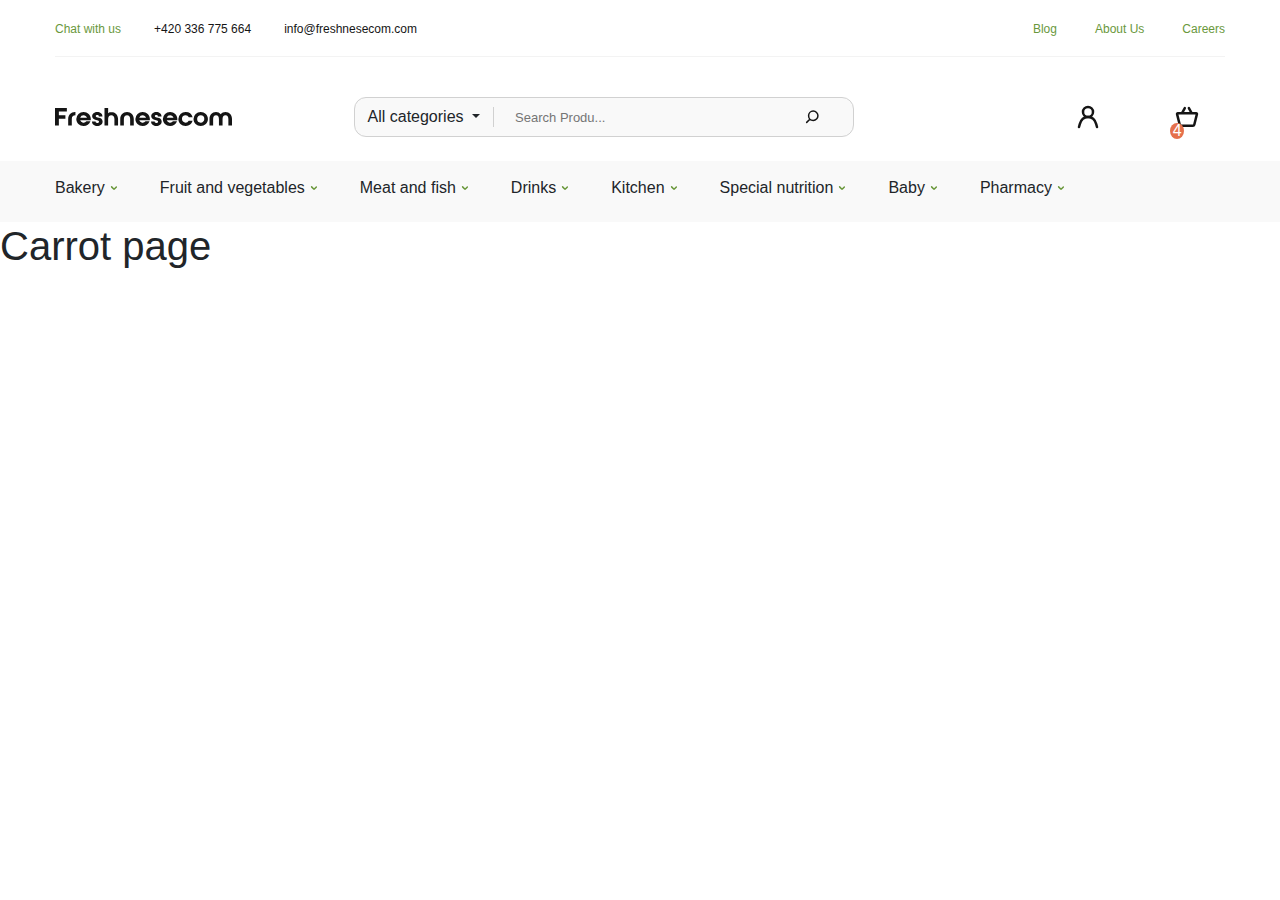
==== carrot.html @ 3e60d190 "Add header" ====
<!DOCTYPE html>
<html lang="en">
<head>
    <meta charset="UTF-8">
    <meta http-equiv="X-UA-Compatible" content="IE=edge">
    <meta name="viewport" content="width=device-width, initial-scale=1.0">
    <link rel="stylesheet" href="./css/main.css">
    <title>eCommerce</title>
    <link rel="stylesheet" href="./css/main.css">
</head>
<body>
    <!-- HEADER START -->
    <header class="site-header">
      <div class="e-container">
        <div class="header-top d-flex align-items-center justify-content-sm-between py-3">
            <ul class="header-top-list d-flex justify-content-between list-unstyled mb-0">
              <li class="header-top-item">
                <a class="header-top-link text-decoration-none link-success" href="#">Chat with us</a>
              </li>
              <li class="header-top-item">
                <a class="header-top-link text-decoration-none link-dark" href="#">+420 336 775 664</a>
              </li>
              <li class="header-top-item">
                <a class="header-top-link text-decoration-none link-dark" href="#">info@freshnesecom.com</a>
              </li>
            </ul>
            <div class="header-page-list-wrap">
              <button class="close-btn"></button>
              <ul class="header-page-list list-unstyled mb-0">
                <li class="header-page-item">
                  <a class="header-page-link" href="#">Blog</a>
                </li>
                <li class="header-page-item">
                  <a class="header-page-link" href="#">About Us</a>
                </li>
                <li class="header-page-item">
                  <a class="header-page-link" href="#">Careers</a>
                </li>
              </ul>
            </div>
        </div>
        <div class="header-between">
          <div class="row d-flex align-items-center justify-content-between">
            <div class="col col-sm-4 col-md-3 logo-wrapper d-flex align-items-center justify-content-center justify-content-sm-start">
              <a href="./index.html">
                <img class="logo" src="./images/logo.svg" width="130" height="15" alt="Freshnesecom's logo">
              </a>
            </div>
            <div class="col-12 col-sm-6 col-md-7 order-5 order-sm-0">
              <form class="search-form d-flex align-items-center" action="https://echo.htmlacademy.ru/courses">
                <div class="dropdown">
                  <button class="btn dropdown-toggle" type="button" data-bs-toggle="dropdown" aria-expanded="false">
                    All categories
                  </button>
                  <ul class="dropdown-menu">
                    <li><a class="dropdown-item" href="#">Bakery</a></li>
                    <li><a class="dropdown-item" href="#">Fruit and vegetables</a></li>
                    <li><a class="dropdown-item" href="#">Meat and fish</a></li>
                    <li><a class="dropdown-item" href="#">Drinks</a></li>
                    <li><a class="dropdown-item" href="#">Kitchen</a></li>
                    <li><a class="dropdown-item" href="#">Special nutrition</a></li>
                    <li><a class="dropdown-item" href="#">Baby</a></li>
                    <li><a class="dropdown-item" href="#">Pharmacy</a></li>
                  </ul>
                </div>
                <input class="search-input" type="text" placeholder="Search Produ...">
              </form>
            </div>
             <div class="col col-sm-1 d-flex align-items-center justify-content-center">
               <a href="#">
                 <img class="person-icon" src="./images/person-icon.svg" width="15" height="15" alt="Person icon">
               </a>
             </div>
             <div class="col col-sm-1 d-flex align-items-center justify-content-center">
               <button class="cart-btn position-relative">
                 <span class="cart-badge position-absolute d-flex align-items-center justify-content-center">4</span>
               </button>
             </div>
             <div class="col burger-col d-flex d-sm-none align-items-center justify-content-end">
               <button class="burger"></button>
             </div>
          </div>
        </div>
      </div>
      <nav class="sitenav mt-4">
        <div class="e-container">
          <ul class="nav-list list-unstyled d-flex flex-column align-items-center flex-sm-row flex-wrap">
            <li class="nav-item">
              <a class="nav-link" href="#">Bakery</a>
            </li>
            <li class="nav-item">
              <a class="nav-link" href="#">Fruit and vegetables</a>
            </li>
            <li class="nav-item">
              <a class="nav-link" href="#">Meat and fish</a>
            </li>
            <li class="nav-item">
              <a class="nav-link" href="#">Drinks</a>
            </li>
            <li class="nav-item">
              <a class="nav-link" href="#">Kitchen</a>
            </li>
            <li class="nav-item">
              <a class="nav-link" href="#">Special nutrition</a>
            </li>
            <li class="nav-item">
              <a class="nav-link" href="#">Baby</a>
            </li>
            <li class="nav-item">
              <a class="nav-link" href="#">Pharmacy</a>
            </li>
          </ul>
        </div>
      </nav>
    </header>

    <!-- MAIN START -->
    <main class="site-main">
        <h1>Carrot page</h1>
    </main>

    <script src="./bs-js/bootstrap.bundle.min.js"></script>
    <script src="js/main.js"></script>
</body>
</html>
---- css/main.css ----
@charset "UTF-8";
@font-face {
  font-family: "Poppins";
  font-style: normal;
  font-weight: 500;
  src: url("../fonts/poppins-v20-latin-500.woff2 ") format("woff2 "), url("../fonts/poppins-v20-latin-500.woff ") format("woff ");
}
@font-face {
  font-family: "Poppins";
  font-style: normal;
  font-weight: 600;
  src: url("../fonts/poppins-v20-latin-600.woff2 ") format("woff2 "), url("../fonts/poppins-v20-latin-600.woff ") format("woff ");
}
@font-face {
  font-family: "Poppins";
  font-style: normal;
  font-weight: 700;
  src: url("../fonts/poppins-v20-latin-700.woff2 ") format("woff2 "), url("../fonts/poppins-v20-latin-700.woff ") format("woff ");
}
@font-face {
  font-family: "Open Sans";
  font-style: normal;
  font-weight: 400;
  src: url("../fonts/open-sans-v34-latin-regular.woff2 ") format("woff2 "), url("../fonts/open-sans-v34-latin-regular.woff ") format("woff ");
}
/* GENERAL */
*,
*::before,
*::after {
  -webkit-box-sizing: inherit;
          box-sizing: inherit;
}

html {
  height: 100%;
  -webkit-box-sizing: border-box;
          box-sizing: border-box;
}

img {
  display: block;
  height: auto;
}

body {
  display: -webkit-box;
  display: -ms-flexbox;
  display: flex;
  -webkit-box-orient: vertical;
  -webkit-box-direction: normal;
      -ms-flex-direction: column;
          flex-direction: column;
  height: 100%;
  margin: 0;
  padding: 0;
  font-family: "Poppins", "Arial", sans-serif !important;
  font-size: 16px;
  font-weight: 400;
}

/* VISUALLY-HIDDEN */
.visually-hidden {
  position: absolute;
  width: 1px;
  height: 1px;
  margin: -1px;
  padding: 0;
  border: 0;
  white-space: nowrap;
  -webkit-clip-path: inset(100%);
          clip-path: inset(100%);
  clip: rect(0 0 0 0);
  overflow: hidden;
}

/* STICKY-FOOTER */
.site-main {
  -webkit-box-flex: 1;
      -ms-flex-positive: 1;
          flex-grow: 1;
}

/* GENERAL */
*,
*::before,
*::after {
  -webkit-box-sizing: inherit;
          box-sizing: inherit;
}

html {
  height: 100%;
  -webkit-box-sizing: border-box;
          box-sizing: border-box;
}

img {
  display: block;
  height: auto;
}

body {
  display: -webkit-box;
  display: -ms-flexbox;
  display: flex;
  -webkit-box-orient: vertical;
  -webkit-box-direction: normal;
      -ms-flex-direction: column;
          flex-direction: column;
  height: 100%;
  margin: 0;
  padding: 0;
  font-family: "Poppins", "Arial", sans-serif !important;
  font-size: 16px;
  font-weight: 400;
}

/* VISUALLY-HIDDEN */
.visually-hidden {
  position: absolute;
  width: 1px;
  height: 1px;
  margin: -1px;
  padding: 0;
  border: 0;
  white-space: nowrap;
  -webkit-clip-path: inset(100%);
          clip-path: inset(100%);
  clip: rect(0 0 0 0);
  overflow: hidden;
}

/* STICKY-FOOTER */
.site-main {
  -webkit-box-flex: 1;
      -ms-flex-positive: 1;
          flex-grow: 1;
}

.e-container {
  width: 100%;
  max-width: 1210px;
  margin: 0 auto;
  padding: 0 20px;
}

.site-header {
  position: relative;
}

.header-top {
  width: 100%;
  margin-bottom: 40px;
  padding-bottom: 16px;
  border-bottom: 1px solid #f3f3f3;
}

.header-top-list {
  width: 100%;
}

.header-top-link {
  font-size: 10px;
  line-height: 16px;
  white-space: nowrap;
}

.header-page-list-wrap {
  position: absolute;
  top: 0;
  right: 0;
  z-index: 10;
  display: none;
  width: 320px;
  height: 100vh;
  padding-top: 40px;
  background-color: #e0e0e0;
}

.site-header.show .header-page-list-wrap {
  display: block;
}

.close-btn {
  position: absolute;
  top: 15px;
  right: 20px;
  width: 20px;
  height: 25px;
  border: none;
  background-color: transparent;
  background-image: url("../images/close-icon.svg");
  background-repeat: no-repeat;
  background-position: center;
  background-size: contain;
}

.header-page-list {
  text-align: center;
}

.header-page-item:not(:last-child) {
  margin-bottom: 15px;
}

.header-page-link {
  font-size: 24px;
  text-decoration: none;
  color: #000;
}

.burger {
  width: 25px;
  height: 20px;
  border: none;
  background-color: transparent;
  background-image: url("../../images/burger.png");
  background-size: cover;
  background-repeat: no-repeat;
  background-position: bottom;
}

.cart-btn {
  width: 18px;
  height: 18px;
  background-color: transparent;
  background-image: url("../../images/cart-icon.svg");
  background-repeat: no-repeat;
  background-size: contain;
  background-position: center;
  border: none;
}

.cart-badge {
  width: 14px;
  height: 16px;
  bottom: -10px;
  left: -5px;
  background-color: #E5704B;
  color: #fff;
  border-radius: 50%;
}

.search-form {
  width: 100%;
  margin-top: 36px;
  border: 1px solid #D1D1D1;
  border-radius: 12px;
  background-color: #F9F9F9;
}

.dropdown {
  display: -webkit-box;
  display: -ms-flexbox;
  display: flex;
  -webkit-box-align: center;
      -ms-flex-align: center;
          align-items: center;
  margin-right: 15px;
}

.dropdown::after {
  display: block;
  width: 1px;
  height: 20px;
  background-color: #D1D1D1;
  content: "";
}

.search-input {
  width: 100%;
  height: 100%;
  padding: 8px 5px;
  border: 1px solid transparent;
  outline: none;
  border-radius: 0px 12px 12px 0px;
  background-color: transparent;
  background-image: url("../../images/search.svg");
  background-repeat: no-repeat;
  background-position: 90%;
}
.search-input::-webkit-input-placeholder {
  font-size: 13px;
}
.search-input::-moz-placeholder {
  font-size: 13px;
}
.search-input:-ms-input-placeholder {
  font-size: 13px;
}
.search-input::-ms-input-placeholder {
  font-size: 13px;
}
.search-input::placeholder {
  font-size: 13px;
}
.search-input:focus {
  border-bottom: 1px solid dodgerblue;
}

.sitenav {
  padding: 20px 0px;
  background-color: #f9f9f9;
}

.nav-item {
  display: -webkit-box;
  display: -ms-flexbox;
  display: flex;
  -webkit-box-align: center;
      -ms-flex-align: center;
          align-items: center;
}
.nav-item:not(:last-child) {
  margin-bottom: 10px;
}
.nav-item:after {
  display: block;
  width: 12px;
  height: 12px;
  margin-left: 3px;
  background-image: url("../../images/arrow-bottom.svg");
  background-repeat: no-repeat;
  background-position: center;
  content: "";
}

.nav-link {
  padding: 5px 0px !important;
  white-space: nowrap;
  font-weight: 500 !important;
  color: #151515;
}

@media only screen and (min-width: 470px) {
  .header-top-link {
    font-size: 12px;
  }
  .logo {
    width: 150px;
    height: 16px;
  }
  .person-icon {
    width: 24px;
    height: 24px;
  }
  .cart-btn {
    width: 24px;
    height: 24px;
  }
  .burger {
    width: 35px;
    height: 25px;
  }
}
@media only screen and (min-width: 576px) {
  .logo {
    width: 177px;
    height: 18px;
  }
  .header-top-list {
    width: auto;
  }
  .header-top-item:not(:last-child) {
    margin-right: 15px;
  }
  .header-page-list-wrap {
    position: static;
    display: block;
    width: auto;
    height: auto;
    padding-top: 0;
    background-color: transparent;
  }
  .header-page-list {
    display: -webkit-box;
    display: -ms-flexbox;
    display: flex;
    -webkit-box-align: center;
        -ms-flex-align: center;
            align-items: center;
  }
  .header-page-link {
    font-size: 12px;
    color: #6A983C;
  }
  .header-page-item:not(:last-child) {
    margin-right: 25px;
    margin-bottom: 0;
  }
  .close-btn {
    display: none;
  }
  .search-form {
    max-width: 500px;
    margin-top: 0px;
  }
  .sitenav {
    padding: 10px 0px 1px 0px;
  }
  .nav-item:not(:last-child) {
    margin-bottom: 0;
    margin-right: 40px;
  }
}
@media only screen and (min-width: 768px) {
  .header-top-item:not(:last-child) {
    margin-right: 33px;
  }
  .header-page-item:not(:last-child) {
    margin-right: 38px;
  }
}
/*!
 * Bootstrap  v5.2.1 (https://getbootstrap.com/)
 * Copyright 2011-2022 The Bootstrap Authors
 * Copyright 2011-2022 Twitter, Inc.
 * Licensed under MIT (https://github.com/twbs/bootstrap/blob/main/LICENSE)
 */
:root {
  --bs-blue: #0d6efd;
  --bs-indigo: #6610f2;
  --bs-purple: #6f42c1;
  --bs-pink: #d63384;
  --bs-red: #dc3545;
  --bs-orange: #fd7e14;
  --bs-yellow: #ffc107;
  --bs-green: #198754;
  --bs-teal: #20c997;
  --bs-cyan: #0dcaf0;
  --bs-black: #000;
  --bs-white: #fff;
  --bs-gray: #6c757d;
  --bs-gray-dark: #343a40;
  --bs-gray-100: #f8f9fa;
  --bs-gray-200: #e9ecef;
  --bs-gray-300: #dee2e6;
  --bs-gray-400: #ced4da;
  --bs-gray-500: #adb5bd;
  --bs-gray-600: #6c757d;
  --bs-gray-700: #495057;
  --bs-gray-800: #343a40;
  --bs-gray-900: #212529;
  --bs-primary: #0d6efd;
  --bs-secondary: #6c757d;
  --bs-success: #6A983C;
  --bs-info: #0dcaf0;
  --bs-warning: #ffc107;
  --bs-danger: #dc3545;
  --bs-light: #f8f9fa;
  --bs-dark: #151515;
  --bs-primary-rgb: 13, 110, 253;
  --bs-secondary-rgb: 108, 117, 125;
  --bs-success-rgb: 106, 152, 60;
  --bs-info-rgb: 13, 202, 240;
  --bs-warning-rgb: 255, 193, 7;
  --bs-danger-rgb: 220, 53, 69;
  --bs-light-rgb: 248, 249, 250;
  --bs-dark-rgb: 21, 21, 21;
  --bs-white-rgb: 255, 255, 255;
  --bs-black-rgb: 0, 0, 0;
  --bs-body-color-rgb: 33, 37, 41;
  --bs-body-bg-rgb: 255, 255, 255;
  --bs-font-sans-serif: system-ui, -apple-system, "Segoe UI", Roboto, "Helvetica Neue", "Noto Sans", "Liberation Sans", Arial, sans-serif, "Apple Color Emoji", "Segoe UI Emoji", "Segoe UI Symbol", "Noto Color Emoji";
  --bs-font-monospace: SFMono-Regular, Menlo, Monaco, Consolas, "Liberation Mono", "Courier New", monospace;
  --bs-gradient: linear-gradient(180deg, rgba(255, 255, 255, 0.15), rgba(255, 255, 255, 0));
  --bs-body-font-family: var(--bs-font-sans-serif);
  --bs-body-font-size: 1rem;
  --bs-body-font-weight: 400;
  --bs-body-line-height: 1.5;
  --bs-body-color: #212529;
  --bs-body-bg: #fff;
  --bs-border-width: 1px;
  --bs-border-style: solid;
  --bs-border-color: #dee2e6;
  --bs-border-color-translucent: rgba(0, 0, 0, 0.175);
  --bs-border-radius: 0.375rem;
  --bs-border-radius-sm: 0.25rem;
  --bs-border-radius-lg: 0.5rem;
  --bs-border-radius-xl: 1rem;
  --bs-border-radius-2xl: 2rem;
  --bs-border-radius-pill: 50rem;
  --bs-link-color: #0d6efd;
  --bs-link-hover-color: #0a58ca;
  --bs-code-color: #d63384;
  --bs-highlight-bg: #fff3cd;
}

*,
*::before,
*::after {
  -webkit-box-sizing: border-box;
          box-sizing: border-box;
}

@media (prefers-reduced-motion: no-preference) {
  :root {
    scroll-behavior: smooth;
  }
}

body {
  margin: 0;
  font-family: var(--bs-body-font-family);
  font-size: var(--bs-body-font-size);
  font-weight: var(--bs-body-font-weight);
  line-height: var(--bs-body-line-height);
  color: var(--bs-body-color);
  text-align: var(--bs-body-text-align);
  background-color: var(--bs-body-bg);
  -webkit-text-size-adjust: 100%;
  -webkit-tap-highlight-color: rgba(0, 0, 0, 0);
}

hr {
  margin: 1rem 0;
  color: inherit;
  border: 0;
  border-top: 1px solid;
  opacity: 0.25;
}

h6, .h6, h5, .h5, h4, .h4, h3, .h3, h2, .h2, h1, .h1 {
  margin-top: 0;
  margin-bottom: 0.5rem;
  font-weight: 500;
  line-height: 1.2;
}

h1, .h1 {
  font-size: calc(1.375rem + 1.5vw);
}
@media (min-width: 1200px) {
  h1, .h1 {
    font-size: 2.5rem;
  }
}

h2, .h2 {
  font-size: calc(1.325rem + 0.9vw);
}
@media (min-width: 1200px) {
  h2, .h2 {
    font-size: 2rem;
  }
}

h3, .h3 {
  font-size: calc(1.3rem + 0.6vw);
}
@media (min-width: 1200px) {
  h3, .h3 {
    font-size: 1.75rem;
  }
}

h4, .h4 {
  font-size: calc(1.275rem + 0.3vw);
}
@media (min-width: 1200px) {
  h4, .h4 {
    font-size: 1.5rem;
  }
}

h5, .h5 {
  font-size: 1.25rem;
}

h6, .h6 {
  font-size: 1rem;
}

p {
  margin-top: 0;
  margin-bottom: 1rem;
}

abbr[title] {
  -webkit-text-decoration: underline dotted;
          text-decoration: underline dotted;
  cursor: help;
  -webkit-text-decoration-skip-ink: none;
          text-decoration-skip-ink: none;
}

address {
  margin-bottom: 1rem;
  font-style: normal;
  line-height: inherit;
}

ol,
ul {
  padding-left: 2rem;
}

ol,
ul,
dl {
  margin-top: 0;
  margin-bottom: 1rem;
}

ol ol,
ul ul,
ol ul,
ul ol {
  margin-bottom: 0;
}

dt {
  font-weight: 700;
}

dd {
  margin-bottom: 0.5rem;
  margin-left: 0;
}

blockquote {
  margin: 0 0 1rem;
}

b,
strong {
  font-weight: bolder;
}

small, .small {
  font-size: 0.875em;
}

mark, .mark {
  padding: 0.1875em;
  background-color: var(--bs-highlight-bg);
}

sub,
sup {
  position: relative;
  font-size: 0.75em;
  line-height: 0;
  vertical-align: baseline;
}

sub {
  bottom: -0.25em;
}

sup {
  top: -0.5em;
}

a {
  color: var(--bs-link-color);
  text-decoration: underline;
}
a:hover {
  color: var(--bs-link-hover-color);
}

a:not([href]):not([class]), a:not([href]):not([class]):hover {
  color: inherit;
  text-decoration: none;
}

pre,
code,
kbd,
samp {
  font-family: var(--bs-font-monospace);
  font-size: 1em;
}

pre {
  display: block;
  margin-top: 0;
  margin-bottom: 1rem;
  overflow: auto;
  font-size: 0.875em;
}
pre code {
  font-size: inherit;
  color: inherit;
  word-break: normal;
}

code {
  font-size: 0.875em;
  color: var(--bs-code-color);
  word-wrap: break-word;
}
a > code {
  color: inherit;
}

kbd {
  padding: 0.1875rem 0.375rem;
  font-size: 0.875em;
  color: var(--bs-body-bg);
  background-color: var(--bs-body-color);
  border-radius: 0.25rem;
}
kbd kbd {
  padding: 0;
  font-size: 1em;
}

figure {
  margin: 0 0 1rem;
}

img,
svg {
  vertical-align: middle;
}

table {
  caption-side: bottom;
  border-collapse: collapse;
}

caption {
  padding-top: 0.5rem;
  padding-bottom: 0.5rem;
  color: #6c757d;
  text-align: left;
}

th {
  text-align: inherit;
  text-align: -webkit-match-parent;
}

thead,
tbody,
tfoot,
tr,
td,
th {
  border-color: inherit;
  border-style: solid;
  border-width: 0;
}

label {
  display: inline-block;
}

button {
  border-radius: 0;
}

button:focus:not(:focus-visible) {
  outline: 0;
}

input,
button,
select,
optgroup,
textarea {
  margin: 0;
  font-family: inherit;
  font-size: inherit;
  line-height: inherit;
}

button,
select {
  text-transform: none;
}

[role=button] {
  cursor: pointer;
}

select {
  word-wrap: normal;
}
select:disabled {
  opacity: 1;
}

[list]:not([type=date]):not([type=datetime-local]):not([type=month]):not([type=week]):not([type=time])::-webkit-calendar-picker-indicator {
  display: none !important;
}

button,
[type=button],
[type=reset],
[type=submit] {
  -webkit-appearance: button;
}
button:not(:disabled),
[type=button]:not(:disabled),
[type=reset]:not(:disabled),
[type=submit]:not(:disabled) {
  cursor: pointer;
}

::-moz-focus-inner {
  padding: 0;
  border-style: none;
}

textarea {
  resize: vertical;
}

fieldset {
  min-width: 0;
  padding: 0;
  margin: 0;
  border: 0;
}

legend {
  float: left;
  width: 100%;
  padding: 0;
  margin-bottom: 0.5rem;
  font-size: calc(1.275rem + 0.3vw);
  line-height: inherit;
}
@media (min-width: 1200px) {
  legend {
    font-size: 1.5rem;
  }
}
legend + * {
  clear: left;
}

::-webkit-datetime-edit-fields-wrapper,
::-webkit-datetime-edit-text,
::-webkit-datetime-edit-minute,
::-webkit-datetime-edit-hour-field,
::-webkit-datetime-edit-day-field,
::-webkit-datetime-edit-month-field,
::-webkit-datetime-edit-year-field {
  padding: 0;
}

::-webkit-inner-spin-button {
  height: auto;
}

[type=search] {
  outline-offset: -2px;
  -webkit-appearance: textfield;
}

/* rtl:raw:
[type="tel"],
[type="url"],
[type="email"],
[type="number"] {
  direction: ltr;
}
*/
::-webkit-search-decoration {
  -webkit-appearance: none;
}

::-webkit-color-swatch-wrapper {
  padding: 0;
}

::-webkit-file-upload-button {
  font: inherit;
  -webkit-appearance: button;
}

::file-selector-button {
  font: inherit;
  -webkit-appearance: button;
}

output {
  display: inline-block;
}

iframe {
  border: 0;
}

summary {
  display: list-item;
  cursor: pointer;
}

progress {
  vertical-align: baseline;
}

[hidden] {
  display: none !important;
}

.lead {
  font-size: 1.25rem;
  font-weight: 300;
}

.display-1 {
  font-size: calc(1.625rem + 4.5vw);
  font-weight: 300;
  line-height: 1.2;
}
@media (min-width: 1200px) {
  .display-1 {
    font-size: 5rem;
  }
}

.display-2 {
  font-size: calc(1.575rem + 3.9vw);
  font-weight: 300;
  line-height: 1.2;
}
@media (min-width: 1200px) {
  .display-2 {
    font-size: 4.5rem;
  }
}

.display-3 {
  font-size: calc(1.525rem + 3.3vw);
  font-weight: 300;
  line-height: 1.2;
}
@media (min-width: 1200px) {
  .display-3 {
    font-size: 4rem;
  }
}

.display-4 {
  font-size: calc(1.475rem + 2.7vw);
  font-weight: 300;
  line-height: 1.2;
}
@media (min-width: 1200px) {
  .display-4 {
    font-size: 3.5rem;
  }
}

.display-5 {
  font-size: calc(1.425rem + 2.1vw);
  font-weight: 300;
  line-height: 1.2;
}
@media (min-width: 1200px) {
  .display-5 {
    font-size: 3rem;
  }
}

.display-6 {
  font-size: calc(1.375rem + 1.5vw);
  font-weight: 300;
  line-height: 1.2;
}
@media (min-width: 1200px) {
  .display-6 {
    font-size: 2.5rem;
  }
}

.list-unstyled {
  padding-left: 0;
  list-style: none;
}

.list-inline {
  padding-left: 0;
  list-style: none;
}

.list-inline-item {
  display: inline-block;
}
.list-inline-item:not(:last-child) {
  margin-right: 0.5rem;
}

.initialism {
  font-size: 0.875em;
  text-transform: uppercase;
}

.blockquote {
  margin-bottom: 1rem;
  font-size: 1.25rem;
}
.blockquote > :last-child {
  margin-bottom: 0;
}

.blockquote-footer {
  margin-top: -1rem;
  margin-bottom: 1rem;
  font-size: 0.875em;
  color: #6c757d;
}
.blockquote-footer::before {
  content: "— ";
}

.img-fluid {
  max-width: 100%;
  height: auto;
}

.img-thumbnail {
  padding: 0.25rem;
  background-color: #fff;
  border: 1px solid var(--bs-border-color);
  border-radius: 0.375rem;
  max-width: 100%;
  height: auto;
}

.figure {
  display: inline-block;
}

.figure-img {
  margin-bottom: 0.5rem;
  line-height: 1;
}

.figure-caption {
  font-size: 0.875em;
  color: #6c757d;
}

.container,
.container-fluid,
.container-xxl,
.container-xl,
.container-lg,
.container-md,
.container-sm {
  --bs-gutter-x: 1.5rem;
  --bs-gutter-y: 0;
  width: 100%;
  padding-right: calc(var(--bs-gutter-x) * 0.5);
  padding-left: calc(var(--bs-gutter-x) * 0.5);
  margin-right: auto;
  margin-left: auto;
}

@media (min-width: 576px) {
  .container-sm, .container {
    max-width: 540px;
  }
}
@media (min-width: 768px) {
  .container-md, .container-sm, .container {
    max-width: 720px;
  }
}
@media (min-width: 992px) {
  .container-lg, .container-md, .container-sm, .container {
    max-width: 960px;
  }
}
@media (min-width: 1200px) {
  .container-xl, .container-lg, .container-md, .container-sm, .container {
    max-width: 1140px;
  }
}
@media (min-width: 1400px) {
  .container-xxl, .container-xl, .container-lg, .container-md, .container-sm, .container {
    max-width: 1320px;
  }
}
.row {
  --bs-gutter-x: 1.5rem;
  --bs-gutter-y: 0;
  display: -webkit-box;
  display: -ms-flexbox;
  display: flex;
  -ms-flex-wrap: wrap;
      flex-wrap: wrap;
  margin-top: calc(-1 * var(--bs-gutter-y));
  margin-right: calc(-0.5 * var(--bs-gutter-x));
  margin-left: calc(-0.5 * var(--bs-gutter-x));
}
.row > * {
  -ms-flex-negative: 0;
      flex-shrink: 0;
  width: 100%;
  max-width: 100%;
  padding-right: calc(var(--bs-gutter-x) * 0.5);
  padding-left: calc(var(--bs-gutter-x) * 0.5);
  margin-top: var(--bs-gutter-y);
}

.col {
  -webkit-box-flex: 1;
      -ms-flex: 1 0 0%;
          flex: 1 0 0%;
}

.row-cols-auto > * {
  -webkit-box-flex: 0;
      -ms-flex: 0 0 auto;
          flex: 0 0 auto;
  width: auto;
}

.row-cols-1 > * {
  -webkit-box-flex: 0;
      -ms-flex: 0 0 auto;
          flex: 0 0 auto;
  width: 100%;
}

.row-cols-2 > * {
  -webkit-box-flex: 0;
      -ms-flex: 0 0 auto;
          flex: 0 0 auto;
  width: 50%;
}

.row-cols-3 > * {
  -webkit-box-flex: 0;
      -ms-flex: 0 0 auto;
          flex: 0 0 auto;
  width: 33.3333333333%;
}

.row-cols-4 > * {
  -webkit-box-flex: 0;
      -ms-flex: 0 0 auto;
          flex: 0 0 auto;
  width: 25%;
}

.row-cols-5 > * {
  -webkit-box-flex: 0;
      -ms-flex: 0 0 auto;
          flex: 0 0 auto;
  width: 20%;
}

.row-cols-6 > * {
  -webkit-box-flex: 0;
      -ms-flex: 0 0 auto;
          flex: 0 0 auto;
  width: 16.6666666667%;
}

.col-auto {
  -webkit-box-flex: 0;
      -ms-flex: 0 0 auto;
          flex: 0 0 auto;
  width: auto;
}

.col-1 {
  -webkit-box-flex: 0;
      -ms-flex: 0 0 auto;
          flex: 0 0 auto;
  width: 8.33333333%;
}

.col-2 {
  -webkit-box-flex: 0;
      -ms-flex: 0 0 auto;
          flex: 0 0 auto;
  width: 16.66666667%;
}

.col-3 {
  -webkit-box-flex: 0;
      -ms-flex: 0 0 auto;
          flex: 0 0 auto;
  width: 25%;
}

.col-4 {
  -webkit-box-flex: 0;
      -ms-flex: 0 0 auto;
          flex: 0 0 auto;
  width: 33.33333333%;
}

.col-5 {
  -webkit-box-flex: 0;
      -ms-flex: 0 0 auto;
          flex: 0 0 auto;
  width: 41.66666667%;
}

.col-6 {
  -webkit-box-flex: 0;
      -ms-flex: 0 0 auto;
          flex: 0 0 auto;
  width: 50%;
}

.col-7 {
  -webkit-box-flex: 0;
      -ms-flex: 0 0 auto;
          flex: 0 0 auto;
  width: 58.33333333%;
}

.col-8 {
  -webkit-box-flex: 0;
      -ms-flex: 0 0 auto;
          flex: 0 0 auto;
  width: 66.66666667%;
}

.col-9 {
  -webkit-box-flex: 0;
      -ms-flex: 0 0 auto;
          flex: 0 0 auto;
  width: 75%;
}

.col-10 {
  -webkit-box-flex: 0;
      -ms-flex: 0 0 auto;
          flex: 0 0 auto;
  width: 83.33333333%;
}

.col-11 {
  -webkit-box-flex: 0;
      -ms-flex: 0 0 auto;
          flex: 0 0 auto;
  width: 91.66666667%;
}

.col-12 {
  -webkit-box-flex: 0;
      -ms-flex: 0 0 auto;
          flex: 0 0 auto;
  width: 100%;
}

.offset-1 {
  margin-left: 8.33333333%;
}

.offset-2 {
  margin-left: 16.66666667%;
}

.offset-3 {
  margin-left: 25%;
}

.offset-4 {
  margin-left: 33.33333333%;
}

.offset-5 {
  margin-left: 41.66666667%;
}

.offset-6 {
  margin-left: 50%;
}

.offset-7 {
  margin-left: 58.33333333%;
}

.offset-8 {
  margin-left: 66.66666667%;
}

.offset-9 {
  margin-left: 75%;
}

.offset-10 {
  margin-left: 83.33333333%;
}

.offset-11 {
  margin-left: 91.66666667%;
}

.g-0,
.gx-0 {
  --bs-gutter-x: 0;
}

.g-0,
.gy-0 {
  --bs-gutter-y: 0;
}

.g-1,
.gx-1 {
  --bs-gutter-x: 0.25rem;
}

.g-1,
.gy-1 {
  --bs-gutter-y: 0.25rem;
}

.g-2,
.gx-2 {
  --bs-gutter-x: 0.5rem;
}

.g-2,
.gy-2 {
  --bs-gutter-y: 0.5rem;
}

.g-3,
.gx-3 {
  --bs-gutter-x: 1rem;
}

.g-3,
.gy-3 {
  --bs-gutter-y: 1rem;
}

.g-4,
.gx-4 {
  --bs-gutter-x: 1.5rem;
}

.g-4,
.gy-4 {
  --bs-gutter-y: 1.5rem;
}

.g-5,
.gx-5 {
  --bs-gutter-x: 3rem;
}

.g-5,
.gy-5 {
  --bs-gutter-y: 3rem;
}

@media (min-width: 576px) {
  .col-sm {
    -webkit-box-flex: 1;
        -ms-flex: 1 0 0%;
            flex: 1 0 0%;
  }
  .row-cols-sm-auto > * {
    -webkit-box-flex: 0;
        -ms-flex: 0 0 auto;
            flex: 0 0 auto;
    width: auto;
  }
  .row-cols-sm-1 > * {
    -webkit-box-flex: 0;
        -ms-flex: 0 0 auto;
            flex: 0 0 auto;
    width: 100%;
  }
  .row-cols-sm-2 > * {
    -webkit-box-flex: 0;
        -ms-flex: 0 0 auto;
            flex: 0 0 auto;
    width: 50%;
  }
  .row-cols-sm-3 > * {
    -webkit-box-flex: 0;
        -ms-flex: 0 0 auto;
            flex: 0 0 auto;
    width: 33.3333333333%;
  }
  .row-cols-sm-4 > * {
    -webkit-box-flex: 0;
        -ms-flex: 0 0 auto;
            flex: 0 0 auto;
    width: 25%;
  }
  .row-cols-sm-5 > * {
    -webkit-box-flex: 0;
        -ms-flex: 0 0 auto;
            flex: 0 0 auto;
    width: 20%;
  }
  .row-cols-sm-6 > * {
    -webkit-box-flex: 0;
        -ms-flex: 0 0 auto;
            flex: 0 0 auto;
    width: 16.6666666667%;
  }
  .col-sm-auto {
    -webkit-box-flex: 0;
        -ms-flex: 0 0 auto;
            flex: 0 0 auto;
    width: auto;
  }
  .col-sm-1 {
    -webkit-box-flex: 0;
        -ms-flex: 0 0 auto;
            flex: 0 0 auto;
    width: 8.33333333%;
  }
  .col-sm-2 {
    -webkit-box-flex: 0;
        -ms-flex: 0 0 auto;
            flex: 0 0 auto;
    width: 16.66666667%;
  }
  .col-sm-3 {
    -webkit-box-flex: 0;
        -ms-flex: 0 0 auto;
            flex: 0 0 auto;
    width: 25%;
  }
  .col-sm-4 {
    -webkit-box-flex: 0;
        -ms-flex: 0 0 auto;
            flex: 0 0 auto;
    width: 33.33333333%;
  }
  .col-sm-5 {
    -webkit-box-flex: 0;
        -ms-flex: 0 0 auto;
            flex: 0 0 auto;
    width: 41.66666667%;
  }
  .col-sm-6 {
    -webkit-box-flex: 0;
        -ms-flex: 0 0 auto;
            flex: 0 0 auto;
    width: 50%;
  }
  .col-sm-7 {
    -webkit-box-flex: 0;
        -ms-flex: 0 0 auto;
            flex: 0 0 auto;
    width: 58.33333333%;
  }
  .col-sm-8 {
    -webkit-box-flex: 0;
        -ms-flex: 0 0 auto;
            flex: 0 0 auto;
    width: 66.66666667%;
  }
  .col-sm-9 {
    -webkit-box-flex: 0;
        -ms-flex: 0 0 auto;
            flex: 0 0 auto;
    width: 75%;
  }
  .col-sm-10 {
    -webkit-box-flex: 0;
        -ms-flex: 0 0 auto;
            flex: 0 0 auto;
    width: 83.33333333%;
  }
  .col-sm-11 {
    -webkit-box-flex: 0;
        -ms-flex: 0 0 auto;
            flex: 0 0 auto;
    width: 91.66666667%;
  }
  .col-sm-12 {
    -webkit-box-flex: 0;
        -ms-flex: 0 0 auto;
            flex: 0 0 auto;
    width: 100%;
  }
  .offset-sm-0 {
    margin-left: 0;
  }
  .offset-sm-1 {
    margin-left: 8.33333333%;
  }
  .offset-sm-2 {
    margin-left: 16.66666667%;
  }
  .offset-sm-3 {
    margin-left: 25%;
  }
  .offset-sm-4 {
    margin-left: 33.33333333%;
  }
  .offset-sm-5 {
    margin-left: 41.66666667%;
  }
  .offset-sm-6 {
    margin-left: 50%;
  }
  .offset-sm-7 {
    margin-left: 58.33333333%;
  }
  .offset-sm-8 {
    margin-left: 66.66666667%;
  }
  .offset-sm-9 {
    margin-left: 75%;
  }
  .offset-sm-10 {
    margin-left: 83.33333333%;
  }
  .offset-sm-11 {
    margin-left: 91.66666667%;
  }
  .g-sm-0,
.gx-sm-0 {
    --bs-gutter-x: 0;
  }
  .g-sm-0,
.gy-sm-0 {
    --bs-gutter-y: 0;
  }
  .g-sm-1,
.gx-sm-1 {
    --bs-gutter-x: 0.25rem;
  }
  .g-sm-1,
.gy-sm-1 {
    --bs-gutter-y: 0.25rem;
  }
  .g-sm-2,
.gx-sm-2 {
    --bs-gutter-x: 0.5rem;
  }
  .g-sm-2,
.gy-sm-2 {
    --bs-gutter-y: 0.5rem;
  }
  .g-sm-3,
.gx-sm-3 {
    --bs-gutter-x: 1rem;
  }
  .g-sm-3,
.gy-sm-3 {
    --bs-gutter-y: 1rem;
  }
  .g-sm-4,
.gx-sm-4 {
    --bs-gutter-x: 1.5rem;
  }
  .g-sm-4,
.gy-sm-4 {
    --bs-gutter-y: 1.5rem;
  }
  .g-sm-5,
.gx-sm-5 {
    --bs-gutter-x: 3rem;
  }
  .g-sm-5,
.gy-sm-5 {
    --bs-gutter-y: 3rem;
  }
}
@media (min-width: 768px) {
  .col-md {
    -webkit-box-flex: 1;
        -ms-flex: 1 0 0%;
            flex: 1 0 0%;
  }
  .row-cols-md-auto > * {
    -webkit-box-flex: 0;
        -ms-flex: 0 0 auto;
            flex: 0 0 auto;
    width: auto;
  }
  .row-cols-md-1 > * {
    -webkit-box-flex: 0;
        -ms-flex: 0 0 auto;
            flex: 0 0 auto;
    width: 100%;
  }
  .row-cols-md-2 > * {
    -webkit-box-flex: 0;
        -ms-flex: 0 0 auto;
            flex: 0 0 auto;
    width: 50%;
  }
  .row-cols-md-3 > * {
    -webkit-box-flex: 0;
        -ms-flex: 0 0 auto;
            flex: 0 0 auto;
    width: 33.3333333333%;
  }
  .row-cols-md-4 > * {
    -webkit-box-flex: 0;
        -ms-flex: 0 0 auto;
            flex: 0 0 auto;
    width: 25%;
  }
  .row-cols-md-5 > * {
    -webkit-box-flex: 0;
        -ms-flex: 0 0 auto;
            flex: 0 0 auto;
    width: 20%;
  }
  .row-cols-md-6 > * {
    -webkit-box-flex: 0;
        -ms-flex: 0 0 auto;
            flex: 0 0 auto;
    width: 16.6666666667%;
  }
  .col-md-auto {
    -webkit-box-flex: 0;
        -ms-flex: 0 0 auto;
            flex: 0 0 auto;
    width: auto;
  }
  .col-md-1 {
    -webkit-box-flex: 0;
        -ms-flex: 0 0 auto;
            flex: 0 0 auto;
    width: 8.33333333%;
  }
  .col-md-2 {
    -webkit-box-flex: 0;
        -ms-flex: 0 0 auto;
            flex: 0 0 auto;
    width: 16.66666667%;
  }
  .col-md-3 {
    -webkit-box-flex: 0;
        -ms-flex: 0 0 auto;
            flex: 0 0 auto;
    width: 25%;
  }
  .col-md-4 {
    -webkit-box-flex: 0;
        -ms-flex: 0 0 auto;
            flex: 0 0 auto;
    width: 33.33333333%;
  }
  .col-md-5 {
    -webkit-box-flex: 0;
        -ms-flex: 0 0 auto;
            flex: 0 0 auto;
    width: 41.66666667%;
  }
  .col-md-6 {
    -webkit-box-flex: 0;
        -ms-flex: 0 0 auto;
            flex: 0 0 auto;
    width: 50%;
  }
  .col-md-7 {
    -webkit-box-flex: 0;
        -ms-flex: 0 0 auto;
            flex: 0 0 auto;
    width: 58.33333333%;
  }
  .col-md-8 {
    -webkit-box-flex: 0;
        -ms-flex: 0 0 auto;
            flex: 0 0 auto;
    width: 66.66666667%;
  }
  .col-md-9 {
    -webkit-box-flex: 0;
        -ms-flex: 0 0 auto;
            flex: 0 0 auto;
    width: 75%;
  }
  .col-md-10 {
    -webkit-box-flex: 0;
        -ms-flex: 0 0 auto;
            flex: 0 0 auto;
    width: 83.33333333%;
  }
  .col-md-11 {
    -webkit-box-flex: 0;
        -ms-flex: 0 0 auto;
            flex: 0 0 auto;
    width: 91.66666667%;
  }
  .col-md-12 {
    -webkit-box-flex: 0;
        -ms-flex: 0 0 auto;
            flex: 0 0 auto;
    width: 100%;
  }
  .offset-md-0 {
    margin-left: 0;
  }
  .offset-md-1 {
    margin-left: 8.33333333%;
  }
  .offset-md-2 {
    margin-left: 16.66666667%;
  }
  .offset-md-3 {
    margin-left: 25%;
  }
  .offset-md-4 {
    margin-left: 33.33333333%;
  }
  .offset-md-5 {
    margin-left: 41.66666667%;
  }
  .offset-md-6 {
    margin-left: 50%;
  }
  .offset-md-7 {
    margin-left: 58.33333333%;
  }
  .offset-md-8 {
    margin-left: 66.66666667%;
  }
  .offset-md-9 {
    margin-left: 75%;
  }
  .offset-md-10 {
    margin-left: 83.33333333%;
  }
  .offset-md-11 {
    margin-left: 91.66666667%;
  }
  .g-md-0,
.gx-md-0 {
    --bs-gutter-x: 0;
  }
  .g-md-0,
.gy-md-0 {
    --bs-gutter-y: 0;
  }
  .g-md-1,
.gx-md-1 {
    --bs-gutter-x: 0.25rem;
  }
  .g-md-1,
.gy-md-1 {
    --bs-gutter-y: 0.25rem;
  }
  .g-md-2,
.gx-md-2 {
    --bs-gutter-x: 0.5rem;
  }
  .g-md-2,
.gy-md-2 {
    --bs-gutter-y: 0.5rem;
  }
  .g-md-3,
.gx-md-3 {
    --bs-gutter-x: 1rem;
  }
  .g-md-3,
.gy-md-3 {
    --bs-gutter-y: 1rem;
  }
  .g-md-4,
.gx-md-4 {
    --bs-gutter-x: 1.5rem;
  }
  .g-md-4,
.gy-md-4 {
    --bs-gutter-y: 1.5rem;
  }
  .g-md-5,
.gx-md-5 {
    --bs-gutter-x: 3rem;
  }
  .g-md-5,
.gy-md-5 {
    --bs-gutter-y: 3rem;
  }
}
@media (min-width: 992px) {
  .col-lg {
    -webkit-box-flex: 1;
        -ms-flex: 1 0 0%;
            flex: 1 0 0%;
  }
  .row-cols-lg-auto > * {
    -webkit-box-flex: 0;
        -ms-flex: 0 0 auto;
            flex: 0 0 auto;
    width: auto;
  }
  .row-cols-lg-1 > * {
    -webkit-box-flex: 0;
        -ms-flex: 0 0 auto;
            flex: 0 0 auto;
    width: 100%;
  }
  .row-cols-lg-2 > * {
    -webkit-box-flex: 0;
        -ms-flex: 0 0 auto;
            flex: 0 0 auto;
    width: 50%;
  }
  .row-cols-lg-3 > * {
    -webkit-box-flex: 0;
        -ms-flex: 0 0 auto;
            flex: 0 0 auto;
    width: 33.3333333333%;
  }
  .row-cols-lg-4 > * {
    -webkit-box-flex: 0;
        -ms-flex: 0 0 auto;
            flex: 0 0 auto;
    width: 25%;
  }
  .row-cols-lg-5 > * {
    -webkit-box-flex: 0;
        -ms-flex: 0 0 auto;
            flex: 0 0 auto;
    width: 20%;
  }
  .row-cols-lg-6 > * {
    -webkit-box-flex: 0;
        -ms-flex: 0 0 auto;
            flex: 0 0 auto;
    width: 16.6666666667%;
  }
  .col-lg-auto {
    -webkit-box-flex: 0;
        -ms-flex: 0 0 auto;
            flex: 0 0 auto;
    width: auto;
  }
  .col-lg-1 {
    -webkit-box-flex: 0;
        -ms-flex: 0 0 auto;
            flex: 0 0 auto;
    width: 8.33333333%;
  }
  .col-lg-2 {
    -webkit-box-flex: 0;
        -ms-flex: 0 0 auto;
            flex: 0 0 auto;
    width: 16.66666667%;
  }
  .col-lg-3 {
    -webkit-box-flex: 0;
        -ms-flex: 0 0 auto;
            flex: 0 0 auto;
    width: 25%;
  }
  .col-lg-4 {
    -webkit-box-flex: 0;
        -ms-flex: 0 0 auto;
            flex: 0 0 auto;
    width: 33.33333333%;
  }
  .col-lg-5 {
    -webkit-box-flex: 0;
        -ms-flex: 0 0 auto;
            flex: 0 0 auto;
    width: 41.66666667%;
  }
  .col-lg-6 {
    -webkit-box-flex: 0;
        -ms-flex: 0 0 auto;
            flex: 0 0 auto;
    width: 50%;
  }
  .col-lg-7 {
    -webkit-box-flex: 0;
        -ms-flex: 0 0 auto;
            flex: 0 0 auto;
    width: 58.33333333%;
  }
  .col-lg-8 {
    -webkit-box-flex: 0;
        -ms-flex: 0 0 auto;
            flex: 0 0 auto;
    width: 66.66666667%;
  }
  .col-lg-9 {
    -webkit-box-flex: 0;
        -ms-flex: 0 0 auto;
            flex: 0 0 auto;
    width: 75%;
  }
  .col-lg-10 {
    -webkit-box-flex: 0;
        -ms-flex: 0 0 auto;
            flex: 0 0 auto;
    width: 83.33333333%;
  }
  .col-lg-11 {
    -webkit-box-flex: 0;
        -ms-flex: 0 0 auto;
            flex: 0 0 auto;
    width: 91.66666667%;
  }
  .col-lg-12 {
    -webkit-box-flex: 0;
        -ms-flex: 0 0 auto;
            flex: 0 0 auto;
    width: 100%;
  }
  .offset-lg-0 {
    margin-left: 0;
  }
  .offset-lg-1 {
    margin-left: 8.33333333%;
  }
  .offset-lg-2 {
    margin-left: 16.66666667%;
  }
  .offset-lg-3 {
    margin-left: 25%;
  }
  .offset-lg-4 {
    margin-left: 33.33333333%;
  }
  .offset-lg-5 {
    margin-left: 41.66666667%;
  }
  .offset-lg-6 {
    margin-left: 50%;
  }
  .offset-lg-7 {
    margin-left: 58.33333333%;
  }
  .offset-lg-8 {
    margin-left: 66.66666667%;
  }
  .offset-lg-9 {
    margin-left: 75%;
  }
  .offset-lg-10 {
    margin-left: 83.33333333%;
  }
  .offset-lg-11 {
    margin-left: 91.66666667%;
  }
  .g-lg-0,
.gx-lg-0 {
    --bs-gutter-x: 0;
  }
  .g-lg-0,
.gy-lg-0 {
    --bs-gutter-y: 0;
  }
  .g-lg-1,
.gx-lg-1 {
    --bs-gutter-x: 0.25rem;
  }
  .g-lg-1,
.gy-lg-1 {
    --bs-gutter-y: 0.25rem;
  }
  .g-lg-2,
.gx-lg-2 {
    --bs-gutter-x: 0.5rem;
  }
  .g-lg-2,
.gy-lg-2 {
    --bs-gutter-y: 0.5rem;
  }
  .g-lg-3,
.gx-lg-3 {
    --bs-gutter-x: 1rem;
  }
  .g-lg-3,
.gy-lg-3 {
    --bs-gutter-y: 1rem;
  }
  .g-lg-4,
.gx-lg-4 {
    --bs-gutter-x: 1.5rem;
  }
  .g-lg-4,
.gy-lg-4 {
    --bs-gutter-y: 1.5rem;
  }
  .g-lg-5,
.gx-lg-5 {
    --bs-gutter-x: 3rem;
  }
  .g-lg-5,
.gy-lg-5 {
    --bs-gutter-y: 3rem;
  }
}
@media (min-width: 1200px) {
  .col-xl {
    -webkit-box-flex: 1;
        -ms-flex: 1 0 0%;
            flex: 1 0 0%;
  }
  .row-cols-xl-auto > * {
    -webkit-box-flex: 0;
        -ms-flex: 0 0 auto;
            flex: 0 0 auto;
    width: auto;
  }
  .row-cols-xl-1 > * {
    -webkit-box-flex: 0;
        -ms-flex: 0 0 auto;
            flex: 0 0 auto;
    width: 100%;
  }
  .row-cols-xl-2 > * {
    -webkit-box-flex: 0;
        -ms-flex: 0 0 auto;
            flex: 0 0 auto;
    width: 50%;
  }
  .row-cols-xl-3 > * {
    -webkit-box-flex: 0;
        -ms-flex: 0 0 auto;
            flex: 0 0 auto;
    width: 33.3333333333%;
  }
  .row-cols-xl-4 > * {
    -webkit-box-flex: 0;
        -ms-flex: 0 0 auto;
            flex: 0 0 auto;
    width: 25%;
  }
  .row-cols-xl-5 > * {
    -webkit-box-flex: 0;
        -ms-flex: 0 0 auto;
            flex: 0 0 auto;
    width: 20%;
  }
  .row-cols-xl-6 > * {
    -webkit-box-flex: 0;
        -ms-flex: 0 0 auto;
            flex: 0 0 auto;
    width: 16.6666666667%;
  }
  .col-xl-auto {
    -webkit-box-flex: 0;
        -ms-flex: 0 0 auto;
            flex: 0 0 auto;
    width: auto;
  }
  .col-xl-1 {
    -webkit-box-flex: 0;
        -ms-flex: 0 0 auto;
            flex: 0 0 auto;
    width: 8.33333333%;
  }
  .col-xl-2 {
    -webkit-box-flex: 0;
        -ms-flex: 0 0 auto;
            flex: 0 0 auto;
    width: 16.66666667%;
  }
  .col-xl-3 {
    -webkit-box-flex: 0;
        -ms-flex: 0 0 auto;
            flex: 0 0 auto;
    width: 25%;
  }
  .col-xl-4 {
    -webkit-box-flex: 0;
        -ms-flex: 0 0 auto;
            flex: 0 0 auto;
    width: 33.33333333%;
  }
  .col-xl-5 {
    -webkit-box-flex: 0;
        -ms-flex: 0 0 auto;
            flex: 0 0 auto;
    width: 41.66666667%;
  }
  .col-xl-6 {
    -webkit-box-flex: 0;
        -ms-flex: 0 0 auto;
            flex: 0 0 auto;
    width: 50%;
  }
  .col-xl-7 {
    -webkit-box-flex: 0;
        -ms-flex: 0 0 auto;
            flex: 0 0 auto;
    width: 58.33333333%;
  }
  .col-xl-8 {
    -webkit-box-flex: 0;
        -ms-flex: 0 0 auto;
            flex: 0 0 auto;
    width: 66.66666667%;
  }
  .col-xl-9 {
    -webkit-box-flex: 0;
        -ms-flex: 0 0 auto;
            flex: 0 0 auto;
    width: 75%;
  }
  .col-xl-10 {
    -webkit-box-flex: 0;
        -ms-flex: 0 0 auto;
            flex: 0 0 auto;
    width: 83.33333333%;
  }
  .col-xl-11 {
    -webkit-box-flex: 0;
        -ms-flex: 0 0 auto;
            flex: 0 0 auto;
    width: 91.66666667%;
  }
  .col-xl-12 {
    -webkit-box-flex: 0;
        -ms-flex: 0 0 auto;
            flex: 0 0 auto;
    width: 100%;
  }
  .offset-xl-0 {
    margin-left: 0;
  }
  .offset-xl-1 {
    margin-left: 8.33333333%;
  }
  .offset-xl-2 {
    margin-left: 16.66666667%;
  }
  .offset-xl-3 {
    margin-left: 25%;
  }
  .offset-xl-4 {
    margin-left: 33.33333333%;
  }
  .offset-xl-5 {
    margin-left: 41.66666667%;
  }
  .offset-xl-6 {
    margin-left: 50%;
  }
  .offset-xl-7 {
    margin-left: 58.33333333%;
  }
  .offset-xl-8 {
    margin-left: 66.66666667%;
  }
  .offset-xl-9 {
    margin-left: 75%;
  }
  .offset-xl-10 {
    margin-left: 83.33333333%;
  }
  .offset-xl-11 {
    margin-left: 91.66666667%;
  }
  .g-xl-0,
.gx-xl-0 {
    --bs-gutter-x: 0;
  }
  .g-xl-0,
.gy-xl-0 {
    --bs-gutter-y: 0;
  }
  .g-xl-1,
.gx-xl-1 {
    --bs-gutter-x: 0.25rem;
  }
  .g-xl-1,
.gy-xl-1 {
    --bs-gutter-y: 0.25rem;
  }
  .g-xl-2,
.gx-xl-2 {
    --bs-gutter-x: 0.5rem;
  }
  .g-xl-2,
.gy-xl-2 {
    --bs-gutter-y: 0.5rem;
  }
  .g-xl-3,
.gx-xl-3 {
    --bs-gutter-x: 1rem;
  }
  .g-xl-3,
.gy-xl-3 {
    --bs-gutter-y: 1rem;
  }
  .g-xl-4,
.gx-xl-4 {
    --bs-gutter-x: 1.5rem;
  }
  .g-xl-4,
.gy-xl-4 {
    --bs-gutter-y: 1.5rem;
  }
  .g-xl-5,
.gx-xl-5 {
    --bs-gutter-x: 3rem;
  }
  .g-xl-5,
.gy-xl-5 {
    --bs-gutter-y: 3rem;
  }
}
@media (min-width: 1400px) {
  .col-xxl {
    -webkit-box-flex: 1;
        -ms-flex: 1 0 0%;
            flex: 1 0 0%;
  }
  .row-cols-xxl-auto > * {
    -webkit-box-flex: 0;
        -ms-flex: 0 0 auto;
            flex: 0 0 auto;
    width: auto;
  }
  .row-cols-xxl-1 > * {
    -webkit-box-flex: 0;
        -ms-flex: 0 0 auto;
            flex: 0 0 auto;
    width: 100%;
  }
  .row-cols-xxl-2 > * {
    -webkit-box-flex: 0;
        -ms-flex: 0 0 auto;
            flex: 0 0 auto;
    width: 50%;
  }
  .row-cols-xxl-3 > * {
    -webkit-box-flex: 0;
        -ms-flex: 0 0 auto;
            flex: 0 0 auto;
    width: 33.3333333333%;
  }
  .row-cols-xxl-4 > * {
    -webkit-box-flex: 0;
        -ms-flex: 0 0 auto;
            flex: 0 0 auto;
    width: 25%;
  }
  .row-cols-xxl-5 > * {
    -webkit-box-flex: 0;
        -ms-flex: 0 0 auto;
            flex: 0 0 auto;
    width: 20%;
  }
  .row-cols-xxl-6 > * {
    -webkit-box-flex: 0;
        -ms-flex: 0 0 auto;
            flex: 0 0 auto;
    width: 16.6666666667%;
  }
  .col-xxl-auto {
    -webkit-box-flex: 0;
        -ms-flex: 0 0 auto;
            flex: 0 0 auto;
    width: auto;
  }
  .col-xxl-1 {
    -webkit-box-flex: 0;
        -ms-flex: 0 0 auto;
            flex: 0 0 auto;
    width: 8.33333333%;
  }
  .col-xxl-2 {
    -webkit-box-flex: 0;
        -ms-flex: 0 0 auto;
            flex: 0 0 auto;
    width: 16.66666667%;
  }
  .col-xxl-3 {
    -webkit-box-flex: 0;
        -ms-flex: 0 0 auto;
            flex: 0 0 auto;
    width: 25%;
  }
  .col-xxl-4 {
    -webkit-box-flex: 0;
        -ms-flex: 0 0 auto;
            flex: 0 0 auto;
    width: 33.33333333%;
  }
  .col-xxl-5 {
    -webkit-box-flex: 0;
        -ms-flex: 0 0 auto;
            flex: 0 0 auto;
    width: 41.66666667%;
  }
  .col-xxl-6 {
    -webkit-box-flex: 0;
        -ms-flex: 0 0 auto;
            flex: 0 0 auto;
    width: 50%;
  }
  .col-xxl-7 {
    -webkit-box-flex: 0;
        -ms-flex: 0 0 auto;
            flex: 0 0 auto;
    width: 58.33333333%;
  }
  .col-xxl-8 {
    -webkit-box-flex: 0;
        -ms-flex: 0 0 auto;
            flex: 0 0 auto;
    width: 66.66666667%;
  }
  .col-xxl-9 {
    -webkit-box-flex: 0;
        -ms-flex: 0 0 auto;
            flex: 0 0 auto;
    width: 75%;
  }
  .col-xxl-10 {
    -webkit-box-flex: 0;
        -ms-flex: 0 0 auto;
            flex: 0 0 auto;
    width: 83.33333333%;
  }
  .col-xxl-11 {
    -webkit-box-flex: 0;
        -ms-flex: 0 0 auto;
            flex: 0 0 auto;
    width: 91.66666667%;
  }
  .col-xxl-12 {
    -webkit-box-flex: 0;
        -ms-flex: 0 0 auto;
            flex: 0 0 auto;
    width: 100%;
  }
  .offset-xxl-0 {
    margin-left: 0;
  }
  .offset-xxl-1 {
    margin-left: 8.33333333%;
  }
  .offset-xxl-2 {
    margin-left: 16.66666667%;
  }
  .offset-xxl-3 {
    margin-left: 25%;
  }
  .offset-xxl-4 {
    margin-left: 33.33333333%;
  }
  .offset-xxl-5 {
    margin-left: 41.66666667%;
  }
  .offset-xxl-6 {
    margin-left: 50%;
  }
  .offset-xxl-7 {
    margin-left: 58.33333333%;
  }
  .offset-xxl-8 {
    margin-left: 66.66666667%;
  }
  .offset-xxl-9 {
    margin-left: 75%;
  }
  .offset-xxl-10 {
    margin-left: 83.33333333%;
  }
  .offset-xxl-11 {
    margin-left: 91.66666667%;
  }
  .g-xxl-0,
.gx-xxl-0 {
    --bs-gutter-x: 0;
  }
  .g-xxl-0,
.gy-xxl-0 {
    --bs-gutter-y: 0;
  }
  .g-xxl-1,
.gx-xxl-1 {
    --bs-gutter-x: 0.25rem;
  }
  .g-xxl-1,
.gy-xxl-1 {
    --bs-gutter-y: 0.25rem;
  }
  .g-xxl-2,
.gx-xxl-2 {
    --bs-gutter-x: 0.5rem;
  }
  .g-xxl-2,
.gy-xxl-2 {
    --bs-gutter-y: 0.5rem;
  }
  .g-xxl-3,
.gx-xxl-3 {
    --bs-gutter-x: 1rem;
  }
  .g-xxl-3,
.gy-xxl-3 {
    --bs-gutter-y: 1rem;
  }
  .g-xxl-4,
.gx-xxl-4 {
    --bs-gutter-x: 1.5rem;
  }
  .g-xxl-4,
.gy-xxl-4 {
    --bs-gutter-y: 1.5rem;
  }
  .g-xxl-5,
.gx-xxl-5 {
    --bs-gutter-x: 3rem;
  }
  .g-xxl-5,
.gy-xxl-5 {
    --bs-gutter-y: 3rem;
  }
}
.table {
  --bs-table-color: var(--bs-body-color);
  --bs-table-bg: transparent;
  --bs-table-border-color: var(--bs-border-color);
  --bs-table-accent-bg: transparent;
  --bs-table-striped-color: var(--bs-body-color);
  --bs-table-striped-bg: rgba(0, 0, 0, 0.05);
  --bs-table-active-color: var(--bs-body-color);
  --bs-table-active-bg: rgba(0, 0, 0, 0.1);
  --bs-table-hover-color: var(--bs-body-color);
  --bs-table-hover-bg: rgba(0, 0, 0, 0.075);
  width: 100%;
  margin-bottom: 1rem;
  color: var(--bs-table-color);
  vertical-align: top;
  border-color: var(--bs-table-border-color);
}
.table > :not(caption) > * > * {
  padding: 0.5rem 0.5rem;
  background-color: var(--bs-table-bg);
  border-bottom-width: 1px;
  -webkit-box-shadow: inset 0 0 0 9999px var(--bs-table-accent-bg);
          box-shadow: inset 0 0 0 9999px var(--bs-table-accent-bg);
}
.table > tbody {
  vertical-align: inherit;
}
.table > thead {
  vertical-align: bottom;
}

.table-group-divider {
  border-top: 2px solid currentcolor;
}

.caption-top {
  caption-side: top;
}

.table-sm > :not(caption) > * > * {
  padding: 0.25rem 0.25rem;
}

.table-bordered > :not(caption) > * {
  border-width: 1px 0;
}
.table-bordered > :not(caption) > * > * {
  border-width: 0 1px;
}

.table-borderless > :not(caption) > * > * {
  border-bottom-width: 0;
}
.table-borderless > :not(:first-child) {
  border-top-width: 0;
}

.table-striped > tbody > tr:nth-of-type(odd) > * {
  --bs-table-accent-bg: var(--bs-table-striped-bg);
  color: var(--bs-table-striped-color);
}

.table-striped-columns > :not(caption) > tr > :nth-child(even) {
  --bs-table-accent-bg: var(--bs-table-striped-bg);
  color: var(--bs-table-striped-color);
}

.table-active {
  --bs-table-accent-bg: var(--bs-table-active-bg);
  color: var(--bs-table-active-color);
}

.table-hover > tbody > tr:hover > * {
  --bs-table-accent-bg: var(--bs-table-hover-bg);
  color: var(--bs-table-hover-color);
}

.table-primary {
  --bs-table-color: #000;
  --bs-table-bg: #cfe2ff;
  --bs-table-border-color: #bacbe6;
  --bs-table-striped-bg: #c5d7f2;
  --bs-table-striped-color: #000;
  --bs-table-active-bg: #bacbe6;
  --bs-table-active-color: #000;
  --bs-table-hover-bg: #bfd1ec;
  --bs-table-hover-color: #000;
  color: var(--bs-table-color);
  border-color: var(--bs-table-border-color);
}

.table-secondary {
  --bs-table-color: #000;
  --bs-table-bg: #e2e3e5;
  --bs-table-border-color: #cbccce;
  --bs-table-striped-bg: #d7d8da;
  --bs-table-striped-color: #000;
  --bs-table-active-bg: #cbccce;
  --bs-table-active-color: #000;
  --bs-table-hover-bg: #d1d2d4;
  --bs-table-hover-color: #000;
  color: var(--bs-table-color);
  border-color: var(--bs-table-border-color);
}

.table-success {
  --bs-table-color: #000;
  --bs-table-bg: #e1ead8;
  --bs-table-border-color: #cbd3c2;
  --bs-table-striped-bg: #d6decd;
  --bs-table-striped-color: #000;
  --bs-table-active-bg: #cbd3c2;
  --bs-table-active-color: #000;
  --bs-table-hover-bg: #d0d8c8;
  --bs-table-hover-color: #000;
  color: var(--bs-table-color);
  border-color: var(--bs-table-border-color);
}

.table-info {
  --bs-table-color: #000;
  --bs-table-bg: #cff4fc;
  --bs-table-border-color: #badce3;
  --bs-table-striped-bg: #c5e8ef;
  --bs-table-striped-color: #000;
  --bs-table-active-bg: #badce3;
  --bs-table-active-color: #000;
  --bs-table-hover-bg: #bfe2e9;
  --bs-table-hover-color: #000;
  color: var(--bs-table-color);
  border-color: var(--bs-table-border-color);
}

.table-warning {
  --bs-table-color: #000;
  --bs-table-bg: #fff3cd;
  --bs-table-border-color: #e6dbb9;
  --bs-table-striped-bg: #f2e7c3;
  --bs-table-striped-color: #000;
  --bs-table-active-bg: #e6dbb9;
  --bs-table-active-color: #000;
  --bs-table-hover-bg: #ece1be;
  --bs-table-hover-color: #000;
  color: var(--bs-table-color);
  border-color: var(--bs-table-border-color);
}

.table-danger {
  --bs-table-color: #000;
  --bs-table-bg: #f8d7da;
  --bs-table-border-color: #dfc2c4;
  --bs-table-striped-bg: #eccccf;
  --bs-table-striped-color: #000;
  --bs-table-active-bg: #dfc2c4;
  --bs-table-active-color: #000;
  --bs-table-hover-bg: #e5c7ca;
  --bs-table-hover-color: #000;
  color: var(--bs-table-color);
  border-color: var(--bs-table-border-color);
}

.table-light {
  --bs-table-color: #000;
  --bs-table-bg: #f8f9fa;
  --bs-table-border-color: #dfe0e1;
  --bs-table-striped-bg: #ecedee;
  --bs-table-striped-color: #000;
  --bs-table-active-bg: #dfe0e1;
  --bs-table-active-color: #000;
  --bs-table-hover-bg: #e5e6e7;
  --bs-table-hover-color: #000;
  color: var(--bs-table-color);
  border-color: var(--bs-table-border-color);
}

.table-dark {
  --bs-table-color: #fff;
  --bs-table-bg: #151515;
  --bs-table-border-color: #2c2c2c;
  --bs-table-striped-bg: #212121;
  --bs-table-striped-color: #fff;
  --bs-table-active-bg: #2c2c2c;
  --bs-table-active-color: #fff;
  --bs-table-hover-bg: #272727;
  --bs-table-hover-color: #fff;
  color: var(--bs-table-color);
  border-color: var(--bs-table-border-color);
}

.table-responsive {
  overflow-x: auto;
  -webkit-overflow-scrolling: touch;
}

@media (max-width: 575.98px) {
  .table-responsive-sm {
    overflow-x: auto;
    -webkit-overflow-scrolling: touch;
  }
}
@media (max-width: 767.98px) {
  .table-responsive-md {
    overflow-x: auto;
    -webkit-overflow-scrolling: touch;
  }
}
@media (max-width: 991.98px) {
  .table-responsive-lg {
    overflow-x: auto;
    -webkit-overflow-scrolling: touch;
  }
}
@media (max-width: 1199.98px) {
  .table-responsive-xl {
    overflow-x: auto;
    -webkit-overflow-scrolling: touch;
  }
}
@media (max-width: 1399.98px) {
  .table-responsive-xxl {
    overflow-x: auto;
    -webkit-overflow-scrolling: touch;
  }
}
.form-label {
  margin-bottom: 0.5rem;
}

.col-form-label {
  padding-top: calc(0.375rem + 1px);
  padding-bottom: calc(0.375rem + 1px);
  margin-bottom: 0;
  font-size: inherit;
  line-height: 1.5;
}

.col-form-label-lg {
  padding-top: calc(0.5rem + 1px);
  padding-bottom: calc(0.5rem + 1px);
  font-size: 1.25rem;
}

.col-form-label-sm {
  padding-top: calc(0.25rem + 1px);
  padding-bottom: calc(0.25rem + 1px);
  font-size: 0.875rem;
}

.form-text {
  margin-top: 0.25rem;
  font-size: 0.875em;
  color: #6c757d;
}

.form-control {
  display: block;
  width: 100%;
  padding: 0.375rem 0.75rem;
  font-size: 1rem;
  font-weight: 400;
  line-height: 1.5;
  color: #212529;
  background-color: #fff;
  background-clip: padding-box;
  border: 1px solid #ced4da;
  -webkit-appearance: none;
     -moz-appearance: none;
          appearance: none;
  border-radius: 0.375rem;
  -webkit-transition: border-color 0.15s ease-in-out, -webkit-box-shadow 0.15s ease-in-out;
  transition: border-color 0.15s ease-in-out, -webkit-box-shadow 0.15s ease-in-out;
  transition: border-color 0.15s ease-in-out, box-shadow 0.15s ease-in-out;
  transition: border-color 0.15s ease-in-out, box-shadow 0.15s ease-in-out, -webkit-box-shadow 0.15s ease-in-out;
}
@media (prefers-reduced-motion: reduce) {
  .form-control {
    -webkit-transition: none;
    transition: none;
  }
}
.form-control[type=file] {
  overflow: hidden;
}
.form-control[type=file]:not(:disabled):not([readonly]) {
  cursor: pointer;
}
.form-control:focus {
  color: #212529;
  background-color: #fff;
  border-color: #86b7fe;
  outline: 0;
  -webkit-box-shadow: 0 0 0 0.25rem rgba(13, 110, 253, 0.25);
          box-shadow: 0 0 0 0.25rem rgba(13, 110, 253, 0.25);
}
.form-control::-webkit-date-and-time-value {
  height: 1.5em;
}
.form-control::-webkit-input-placeholder {
  color: #6c757d;
  opacity: 1;
}
.form-control::-moz-placeholder {
  color: #6c757d;
  opacity: 1;
}
.form-control:-ms-input-placeholder {
  color: #6c757d;
  opacity: 1;
}
.form-control::-ms-input-placeholder {
  color: #6c757d;
  opacity: 1;
}
.form-control::placeholder {
  color: #6c757d;
  opacity: 1;
}
.form-control:disabled {
  background-color: #e9ecef;
  opacity: 1;
}
.form-control::-webkit-file-upload-button {
  padding: 0.375rem 0.75rem;
  margin: -0.375rem -0.75rem;
  -webkit-margin-end: 0.75rem;
          margin-inline-end: 0.75rem;
  color: #212529;
  background-color: #e9ecef;
  pointer-events: none;
  border-color: inherit;
  border-style: solid;
  border-width: 0;
  border-inline-end-width: 1px;
  border-radius: 0;
  -webkit-transition: color 0.15s ease-in-out, background-color 0.15s ease-in-out, border-color 0.15s ease-in-out, -webkit-box-shadow 0.15s ease-in-out;
  transition: color 0.15s ease-in-out, background-color 0.15s ease-in-out, border-color 0.15s ease-in-out, -webkit-box-shadow 0.15s ease-in-out;
  transition: color 0.15s ease-in-out, background-color 0.15s ease-in-out, border-color 0.15s ease-in-out, box-shadow 0.15s ease-in-out;
  transition: color 0.15s ease-in-out, background-color 0.15s ease-in-out, border-color 0.15s ease-in-out, box-shadow 0.15s ease-in-out, -webkit-box-shadow 0.15s ease-in-out;
}
.form-control::file-selector-button {
  padding: 0.375rem 0.75rem;
  margin: -0.375rem -0.75rem;
  -webkit-margin-end: 0.75rem;
          margin-inline-end: 0.75rem;
  color: #212529;
  background-color: #e9ecef;
  pointer-events: none;
  border-color: inherit;
  border-style: solid;
  border-width: 0;
  border-inline-end-width: 1px;
  border-radius: 0;
  -webkit-transition: color 0.15s ease-in-out, background-color 0.15s ease-in-out, border-color 0.15s ease-in-out, -webkit-box-shadow 0.15s ease-in-out;
  transition: color 0.15s ease-in-out, background-color 0.15s ease-in-out, border-color 0.15s ease-in-out, -webkit-box-shadow 0.15s ease-in-out;
  transition: color 0.15s ease-in-out, background-color 0.15s ease-in-out, border-color 0.15s ease-in-out, box-shadow 0.15s ease-in-out;
  transition: color 0.15s ease-in-out, background-color 0.15s ease-in-out, border-color 0.15s ease-in-out, box-shadow 0.15s ease-in-out, -webkit-box-shadow 0.15s ease-in-out;
}
@media (prefers-reduced-motion: reduce) {
  .form-control::-webkit-file-upload-button {
    -webkit-transition: none;
    transition: none;
  }
  .form-control::file-selector-button {
    -webkit-transition: none;
    transition: none;
  }
}
.form-control:hover:not(:disabled):not([readonly])::-webkit-file-upload-button {
  background-color: #dde0e3;
}
.form-control:hover:not(:disabled):not([readonly])::file-selector-button {
  background-color: #dde0e3;
}

.form-control-plaintext {
  display: block;
  width: 100%;
  padding: 0.375rem 0;
  margin-bottom: 0;
  line-height: 1.5;
  color: #212529;
  background-color: transparent;
  border: solid transparent;
  border-width: 1px 0;
}
.form-control-plaintext:focus {
  outline: 0;
}
.form-control-plaintext.form-control-sm, .form-control-plaintext.form-control-lg {
  padding-right: 0;
  padding-left: 0;
}

.form-control-sm {
  min-height: calc(1.5em + 0.5rem + 2px);
  padding: 0.25rem 0.5rem;
  font-size: 0.875rem;
  border-radius: 0.25rem;
}
.form-control-sm::-webkit-file-upload-button {
  padding: 0.25rem 0.5rem;
  margin: -0.25rem -0.5rem;
  -webkit-margin-end: 0.5rem;
          margin-inline-end: 0.5rem;
}
.form-control-sm::file-selector-button {
  padding: 0.25rem 0.5rem;
  margin: -0.25rem -0.5rem;
  -webkit-margin-end: 0.5rem;
          margin-inline-end: 0.5rem;
}

.form-control-lg {
  min-height: calc(1.5em + 1rem + 2px);
  padding: 0.5rem 1rem;
  font-size: 1.25rem;
  border-radius: 0.5rem;
}
.form-control-lg::-webkit-file-upload-button {
  padding: 0.5rem 1rem;
  margin: -0.5rem -1rem;
  -webkit-margin-end: 1rem;
          margin-inline-end: 1rem;
}
.form-control-lg::file-selector-button {
  padding: 0.5rem 1rem;
  margin: -0.5rem -1rem;
  -webkit-margin-end: 1rem;
          margin-inline-end: 1rem;
}

textarea.form-control {
  min-height: calc(1.5em + 0.75rem + 2px);
}
textarea.form-control-sm {
  min-height: calc(1.5em + 0.5rem + 2px);
}
textarea.form-control-lg {
  min-height: calc(1.5em + 1rem + 2px);
}

.form-control-color {
  width: 3rem;
  height: calc(1.5em + 0.75rem + 2px);
  padding: 0.375rem;
}
.form-control-color:not(:disabled):not([readonly]) {
  cursor: pointer;
}
.form-control-color::-moz-color-swatch {
  border: 0 !important;
  border-radius: 0.375rem;
}
.form-control-color::-webkit-color-swatch {
  border-radius: 0.375rem;
}
.form-control-color.form-control-sm {
  height: calc(1.5em + 0.5rem + 2px);
}
.form-control-color.form-control-lg {
  height: calc(1.5em + 1rem + 2px);
}

.form-select {
  display: block;
  width: 100%;
  padding: 0.375rem 2.25rem 0.375rem 0.75rem;
  -moz-padding-start: calc(0.75rem - 3px);
  font-size: 1rem;
  font-weight: 400;
  line-height: 1.5;
  color: #212529;
  background-color: #fff;
  background-image: url("data:image/svg+xml,%3csvg xmlns='http://www.w3.org/2000/svg' viewBox='0 0 16 16'%3e%3cpath fill='none' stroke='%23343a40' stroke-linecap='round' stroke-linejoin='round' stroke-width='2' d='m2 5 6 6 6-6'/%3e%3c/svg%3e");
  background-repeat: no-repeat;
  background-position: right 0.75rem center;
  background-size: 16px 12px;
  border: 1px solid #ced4da;
  border-radius: 0.375rem;
  -webkit-transition: border-color 0.15s ease-in-out, -webkit-box-shadow 0.15s ease-in-out;
  transition: border-color 0.15s ease-in-out, -webkit-box-shadow 0.15s ease-in-out;
  transition: border-color 0.15s ease-in-out, box-shadow 0.15s ease-in-out;
  transition: border-color 0.15s ease-in-out, box-shadow 0.15s ease-in-out, -webkit-box-shadow 0.15s ease-in-out;
  -webkit-appearance: none;
     -moz-appearance: none;
          appearance: none;
}
@media (prefers-reduced-motion: reduce) {
  .form-select {
    -webkit-transition: none;
    transition: none;
  }
}
.form-select:focus {
  border-color: #86b7fe;
  outline: 0;
  -webkit-box-shadow: 0 0 0 0.25rem rgba(13, 110, 253, 0.25);
          box-shadow: 0 0 0 0.25rem rgba(13, 110, 253, 0.25);
}
.form-select[multiple], .form-select[size]:not([size="1"]) {
  padding-right: 0.75rem;
  background-image: none;
}
.form-select:disabled {
  background-color: #e9ecef;
}
.form-select:-moz-focusring {
  color: transparent;
  text-shadow: 0 0 0 #212529;
}

.form-select-sm {
  padding-top: 0.25rem;
  padding-bottom: 0.25rem;
  padding-left: 0.5rem;
  font-size: 0.875rem;
  border-radius: 0.25rem;
}

.form-select-lg {
  padding-top: 0.5rem;
  padding-bottom: 0.5rem;
  padding-left: 1rem;
  font-size: 1.25rem;
  border-radius: 0.5rem;
}

.form-check {
  display: block;
  min-height: 1.5rem;
  padding-left: 1.5em;
  margin-bottom: 0.125rem;
}
.form-check .form-check-input {
  float: left;
  margin-left: -1.5em;
}

.form-check-reverse {
  padding-right: 1.5em;
  padding-left: 0;
  text-align: right;
}
.form-check-reverse .form-check-input {
  float: right;
  margin-right: -1.5em;
  margin-left: 0;
}

.form-check-input {
  width: 1em;
  height: 1em;
  margin-top: 0.25em;
  vertical-align: top;
  background-color: #fff;
  background-repeat: no-repeat;
  background-position: center;
  background-size: contain;
  border: 1px solid rgba(0, 0, 0, 0.25);
  -webkit-appearance: none;
     -moz-appearance: none;
          appearance: none;
  -webkit-print-color-adjust: exact;
          print-color-adjust: exact;
}
.form-check-input[type=checkbox] {
  border-radius: 0.25em;
}
.form-check-input[type=radio] {
  border-radius: 50%;
}
.form-check-input:active {
  -webkit-filter: brightness(90%);
          filter: brightness(90%);
}
.form-check-input:focus {
  border-color: #86b7fe;
  outline: 0;
  -webkit-box-shadow: 0 0 0 0.25rem rgba(13, 110, 253, 0.25);
          box-shadow: 0 0 0 0.25rem rgba(13, 110, 253, 0.25);
}
.form-check-input:checked {
  background-color: #0d6efd;
  border-color: #0d6efd;
}
.form-check-input:checked[type=checkbox] {
  background-image: url("data:image/svg+xml,%3csvg xmlns='http://www.w3.org/2000/svg' viewBox='0 0 20 20'%3e%3cpath fill='none' stroke='%23fff' stroke-linecap='round' stroke-linejoin='round' stroke-width='3' d='m6 10 3 3 6-6'/%3e%3c/svg%3e");
}
.form-check-input:checked[type=radio] {
  background-image: url("data:image/svg+xml,%3csvg xmlns='http://www.w3.org/2000/svg' viewBox='-4 -4 8 8'%3e%3ccircle r='2' fill='%23fff'/%3e%3c/svg%3e");
}
.form-check-input[type=checkbox]:indeterminate {
  background-color: #0d6efd;
  border-color: #0d6efd;
  background-image: url("data:image/svg+xml,%3csvg xmlns='http://www.w3.org/2000/svg' viewBox='0 0 20 20'%3e%3cpath fill='none' stroke='%23fff' stroke-linecap='round' stroke-linejoin='round' stroke-width='3' d='M6 10h8'/%3e%3c/svg%3e");
}
.form-check-input:disabled {
  pointer-events: none;
  -webkit-filter: none;
          filter: none;
  opacity: 0.5;
}
.form-check-input[disabled] ~ .form-check-label, .form-check-input:disabled ~ .form-check-label {
  cursor: default;
  opacity: 0.5;
}

.form-switch {
  padding-left: 2.5em;
}
.form-switch .form-check-input {
  width: 2em;
  margin-left: -2.5em;
  background-image: url("data:image/svg+xml,%3csvg xmlns='http://www.w3.org/2000/svg' viewBox='-4 -4 8 8'%3e%3ccircle r='3' fill='rgba%280, 0, 0, 0.25%29'/%3e%3c/svg%3e");
  background-position: left center;
  border-radius: 2em;
  -webkit-transition: background-position 0.15s ease-in-out;
  transition: background-position 0.15s ease-in-out;
}
@media (prefers-reduced-motion: reduce) {
  .form-switch .form-check-input {
    -webkit-transition: none;
    transition: none;
  }
}
.form-switch .form-check-input:focus {
  background-image: url("data:image/svg+xml,%3csvg xmlns='http://www.w3.org/2000/svg' viewBox='-4 -4 8 8'%3e%3ccircle r='3' fill='%2386b7fe'/%3e%3c/svg%3e");
}
.form-switch .form-check-input:checked {
  background-position: right center;
  background-image: url("data:image/svg+xml,%3csvg xmlns='http://www.w3.org/2000/svg' viewBox='-4 -4 8 8'%3e%3ccircle r='3' fill='%23fff'/%3e%3c/svg%3e");
}
.form-switch.form-check-reverse {
  padding-right: 2.5em;
  padding-left: 0;
}
.form-switch.form-check-reverse .form-check-input {
  margin-right: -2.5em;
  margin-left: 0;
}

.form-check-inline {
  display: inline-block;
  margin-right: 1rem;
}

.btn-check {
  position: absolute;
  clip: rect(0, 0, 0, 0);
  pointer-events: none;
}
.btn-check[disabled] + .btn, .btn-check:disabled + .btn {
  pointer-events: none;
  -webkit-filter: none;
          filter: none;
  opacity: 0.65;
}

.form-range {
  width: 100%;
  height: 1.5rem;
  padding: 0;
  background-color: transparent;
  -webkit-appearance: none;
     -moz-appearance: none;
          appearance: none;
}
.form-range:focus {
  outline: 0;
}
.form-range:focus::-webkit-slider-thumb {
  -webkit-box-shadow: 0 0 0 1px #fff, 0 0 0 0.25rem rgba(13, 110, 253, 0.25);
          box-shadow: 0 0 0 1px #fff, 0 0 0 0.25rem rgba(13, 110, 253, 0.25);
}
.form-range:focus::-moz-range-thumb {
  box-shadow: 0 0 0 1px #fff, 0 0 0 0.25rem rgba(13, 110, 253, 0.25);
}
.form-range::-moz-focus-outer {
  border: 0;
}
.form-range::-webkit-slider-thumb {
  width: 1rem;
  height: 1rem;
  margin-top: -0.25rem;
  background-color: #0d6efd;
  border: 0;
  border-radius: 1rem;
  -webkit-transition: background-color 0.15s ease-in-out, border-color 0.15s ease-in-out, -webkit-box-shadow 0.15s ease-in-out;
  transition: background-color 0.15s ease-in-out, border-color 0.15s ease-in-out, -webkit-box-shadow 0.15s ease-in-out;
  transition: background-color 0.15s ease-in-out, border-color 0.15s ease-in-out, box-shadow 0.15s ease-in-out;
  transition: background-color 0.15s ease-in-out, border-color 0.15s ease-in-out, box-shadow 0.15s ease-in-out, -webkit-box-shadow 0.15s ease-in-out;
  -webkit-appearance: none;
          appearance: none;
}
@media (prefers-reduced-motion: reduce) {
  .form-range::-webkit-slider-thumb {
    -webkit-transition: none;
    transition: none;
  }
}
.form-range::-webkit-slider-thumb:active {
  background-color: #b6d4fe;
}
.form-range::-webkit-slider-runnable-track {
  width: 100%;
  height: 0.5rem;
  color: transparent;
  cursor: pointer;
  background-color: #dee2e6;
  border-color: transparent;
  border-radius: 1rem;
}
.form-range::-moz-range-thumb {
  width: 1rem;
  height: 1rem;
  background-color: #0d6efd;
  border: 0;
  border-radius: 1rem;
  -moz-transition: background-color 0.15s ease-in-out, border-color 0.15s ease-in-out, box-shadow 0.15s ease-in-out;
  transition: background-color 0.15s ease-in-out, border-color 0.15s ease-in-out, box-shadow 0.15s ease-in-out;
  -moz-appearance: none;
       appearance: none;
}
@media (prefers-reduced-motion: reduce) {
  .form-range::-moz-range-thumb {
    -moz-transition: none;
    transition: none;
  }
}
.form-range::-moz-range-thumb:active {
  background-color: #b6d4fe;
}
.form-range::-moz-range-track {
  width: 100%;
  height: 0.5rem;
  color: transparent;
  cursor: pointer;
  background-color: #dee2e6;
  border-color: transparent;
  border-radius: 1rem;
}
.form-range:disabled {
  pointer-events: none;
}
.form-range:disabled::-webkit-slider-thumb {
  background-color: #adb5bd;
}
.form-range:disabled::-moz-range-thumb {
  background-color: #adb5bd;
}

.form-floating {
  position: relative;
}
.form-floating > .form-control,
.form-floating > .form-control-plaintext,
.form-floating > .form-select {
  height: calc(3.5rem + 2px);
  line-height: 1.25;
}
.form-floating > label {
  position: absolute;
  top: 0;
  left: 0;
  width: 100%;
  height: 100%;
  padding: 1rem 0.75rem;
  overflow: hidden;
  text-align: start;
  text-overflow: ellipsis;
  white-space: nowrap;
  pointer-events: none;
  border: 1px solid transparent;
  -webkit-transform-origin: 0 0;
          transform-origin: 0 0;
  -webkit-transition: opacity 0.1s ease-in-out, -webkit-transform 0.1s ease-in-out;
  transition: opacity 0.1s ease-in-out, -webkit-transform 0.1s ease-in-out;
  transition: opacity 0.1s ease-in-out, transform 0.1s ease-in-out;
  transition: opacity 0.1s ease-in-out, transform 0.1s ease-in-out, -webkit-transform 0.1s ease-in-out;
}
@media (prefers-reduced-motion: reduce) {
  .form-floating > label {
    -webkit-transition: none;
    transition: none;
  }
}
.form-floating > .form-control,
.form-floating > .form-control-plaintext {
  padding: 1rem 0.75rem;
}
.form-floating > .form-control::-webkit-input-placeholder, .form-floating > .form-control-plaintext::-webkit-input-placeholder {
  color: transparent;
}
.form-floating > .form-control::-moz-placeholder, .form-floating > .form-control-plaintext::-moz-placeholder {
  color: transparent;
}
.form-floating > .form-control:-ms-input-placeholder, .form-floating > .form-control-plaintext:-ms-input-placeholder {
  color: transparent;
}
.form-floating > .form-control::-ms-input-placeholder, .form-floating > .form-control-plaintext::-ms-input-placeholder {
  color: transparent;
}
.form-floating > .form-control::placeholder,
.form-floating > .form-control-plaintext::placeholder {
  color: transparent;
}
.form-floating > .form-control:not(:-moz-placeholder-shown), .form-floating > .form-control-plaintext:not(:-moz-placeholder-shown) {
  padding-top: 1.625rem;
  padding-bottom: 0.625rem;
}
.form-floating > .form-control:not(:-ms-input-placeholder), .form-floating > .form-control-plaintext:not(:-ms-input-placeholder) {
  padding-top: 1.625rem;
  padding-bottom: 0.625rem;
}
.form-floating > .form-control:focus, .form-floating > .form-control:not(:placeholder-shown),
.form-floating > .form-control-plaintext:focus,
.form-floating > .form-control-plaintext:not(:placeholder-shown) {
  padding-top: 1.625rem;
  padding-bottom: 0.625rem;
}
.form-floating > .form-control:-webkit-autofill,
.form-floating > .form-control-plaintext:-webkit-autofill {
  padding-top: 1.625rem;
  padding-bottom: 0.625rem;
}
.form-floating > .form-select {
  padding-top: 1.625rem;
  padding-bottom: 0.625rem;
}
.form-floating > .form-control:not(:-moz-placeholder-shown) ~ label {
  opacity: 0.65;
  transform: scale(0.85) translateY(-0.5rem) translateX(0.15rem);
}
.form-floating > .form-control:not(:-ms-input-placeholder) ~ label {
  opacity: 0.65;
  transform: scale(0.85) translateY(-0.5rem) translateX(0.15rem);
}
.form-floating > .form-control:focus ~ label,
.form-floating > .form-control:not(:placeholder-shown) ~ label,
.form-floating > .form-control-plaintext ~ label,
.form-floating > .form-select ~ label {
  opacity: 0.65;
  -webkit-transform: scale(0.85) translateY(-0.5rem) translateX(0.15rem);
          transform: scale(0.85) translateY(-0.5rem) translateX(0.15rem);
}
.form-floating > .form-control:-webkit-autofill ~ label {
  opacity: 0.65;
  -webkit-transform: scale(0.85) translateY(-0.5rem) translateX(0.15rem);
          transform: scale(0.85) translateY(-0.5rem) translateX(0.15rem);
}
.form-floating > .form-control-plaintext ~ label {
  border-width: 1px 0;
}

.input-group {
  position: relative;
  display: -webkit-box;
  display: -ms-flexbox;
  display: flex;
  -ms-flex-wrap: wrap;
      flex-wrap: wrap;
  -webkit-box-align: stretch;
      -ms-flex-align: stretch;
          align-items: stretch;
  width: 100%;
}
.input-group > .form-control,
.input-group > .form-select,
.input-group > .form-floating {
  position: relative;
  -webkit-box-flex: 1;
      -ms-flex: 1 1 auto;
          flex: 1 1 auto;
  width: 1%;
  min-width: 0;
}
.input-group > .form-control:focus,
.input-group > .form-select:focus,
.input-group > .form-floating:focus-within {
  z-index: 5;
}
.input-group .btn {
  position: relative;
  z-index: 2;
}
.input-group .btn:focus {
  z-index: 5;
}

.input-group-text {
  display: -webkit-box;
  display: -ms-flexbox;
  display: flex;
  -webkit-box-align: center;
      -ms-flex-align: center;
          align-items: center;
  padding: 0.375rem 0.75rem;
  font-size: 1rem;
  font-weight: 400;
  line-height: 1.5;
  color: #212529;
  text-align: center;
  white-space: nowrap;
  background-color: #e9ecef;
  border: 1px solid #ced4da;
  border-radius: 0.375rem;
}

.input-group-lg > .form-control,
.input-group-lg > .form-select,
.input-group-lg > .input-group-text,
.input-group-lg > .btn {
  padding: 0.5rem 1rem;
  font-size: 1.25rem;
  border-radius: 0.5rem;
}

.input-group-sm > .form-control,
.input-group-sm > .form-select,
.input-group-sm > .input-group-text,
.input-group-sm > .btn {
  padding: 0.25rem 0.5rem;
  font-size: 0.875rem;
  border-radius: 0.25rem;
}

.input-group-lg > .form-select,
.input-group-sm > .form-select {
  padding-right: 3rem;
}

.input-group:not(.has-validation) > :not(:last-child):not(.dropdown-toggle):not(.dropdown-menu):not(.form-floating),
.input-group:not(.has-validation) > .dropdown-toggle:nth-last-child(n+3),
.input-group:not(.has-validation) > .form-floating:not(:last-child) > .form-control,
.input-group:not(.has-validation) > .form-floating:not(:last-child) > .form-select {
  border-top-right-radius: 0;
  border-bottom-right-radius: 0;
}
.input-group.has-validation > :nth-last-child(n+3):not(.dropdown-toggle):not(.dropdown-menu):not(.form-floating),
.input-group.has-validation > .dropdown-toggle:nth-last-child(n+4),
.input-group.has-validation > .form-floating:nth-last-child(n+3) > .form-control,
.input-group.has-validation > .form-floating:nth-last-child(n+3) > .form-select {
  border-top-right-radius: 0;
  border-bottom-right-radius: 0;
}
.input-group > :not(:first-child):not(.dropdown-menu):not(.valid-tooltip):not(.valid-feedback):not(.invalid-tooltip):not(.invalid-feedback) {
  margin-left: -1px;
  border-top-left-radius: 0;
  border-bottom-left-radius: 0;
}
.input-group > .form-floating:not(:first-child) > .form-control,
.input-group > .form-floating:not(:first-child) > .form-select {
  border-top-left-radius: 0;
  border-bottom-left-radius: 0;
}

.valid-feedback {
  display: none;
  width: 100%;
  margin-top: 0.25rem;
  font-size: 0.875em;
  color: #6A983C;
}

.valid-tooltip {
  position: absolute;
  top: 100%;
  z-index: 5;
  display: none;
  max-width: 100%;
  padding: 0.25rem 0.5rem;
  margin-top: 0.1rem;
  font-size: 0.875rem;
  color: #000;
  background-color: rgba(106, 152, 60, 0.9);
  border-radius: 0.375rem;
}

.was-validated :valid ~ .valid-feedback,
.was-validated :valid ~ .valid-tooltip,
.is-valid ~ .valid-feedback,
.is-valid ~ .valid-tooltip {
  display: block;
}

.was-validated .form-control:valid, .form-control.is-valid {
  border-color: #6A983C;
  padding-right: calc(1.5em + 0.75rem);
  background-image: url("data:image/svg+xml,%3csvg xmlns='http://www.w3.org/2000/svg' viewBox='0 0 8 8'%3e%3cpath fill='%236A983C' d='M2.3 6.73.6 4.53c-.4-1.04.46-1.4 1.1-.8l1.1 1.4 3.4-3.8c.6-.63 1.6-.27 1.2.7l-4 4.6c-.43.5-.8.4-1.1.1z'/%3e%3c/svg%3e");
  background-repeat: no-repeat;
  background-position: right calc(0.375em + 0.1875rem) center;
  background-size: calc(0.75em + 0.375rem) calc(0.75em + 0.375rem);
}
.was-validated .form-control:valid:focus, .form-control.is-valid:focus {
  border-color: #6A983C;
  -webkit-box-shadow: 0 0 0 0.25rem rgba(106, 152, 60, 0.25);
          box-shadow: 0 0 0 0.25rem rgba(106, 152, 60, 0.25);
}

.was-validated textarea.form-control:valid, textarea.form-control.is-valid {
  padding-right: calc(1.5em + 0.75rem);
  background-position: top calc(0.375em + 0.1875rem) right calc(0.375em + 0.1875rem);
}

.was-validated .form-select:valid, .form-select.is-valid {
  border-color: #6A983C;
}
.was-validated .form-select:valid:not([multiple]):not([size]), .was-validated .form-select:valid:not([multiple])[size="1"], .form-select.is-valid:not([multiple]):not([size]), .form-select.is-valid:not([multiple])[size="1"] {
  padding-right: 4.125rem;
  background-image: url("data:image/svg+xml,%3csvg xmlns='http://www.w3.org/2000/svg' viewBox='0 0 16 16'%3e%3cpath fill='none' stroke='%23343a40' stroke-linecap='round' stroke-linejoin='round' stroke-width='2' d='m2 5 6 6 6-6'/%3e%3c/svg%3e"), url("data:image/svg+xml,%3csvg xmlns='http://www.w3.org/2000/svg' viewBox='0 0 8 8'%3e%3cpath fill='%236A983C' d='M2.3 6.73.6 4.53c-.4-1.04.46-1.4 1.1-.8l1.1 1.4 3.4-3.8c.6-.63 1.6-.27 1.2.7l-4 4.6c-.43.5-.8.4-1.1.1z'/%3e%3c/svg%3e");
  background-position: right 0.75rem center, center right 2.25rem;
  background-size: 16px 12px, calc(0.75em + 0.375rem) calc(0.75em + 0.375rem);
}
.was-validated .form-select:valid:focus, .form-select.is-valid:focus {
  border-color: #6A983C;
  -webkit-box-shadow: 0 0 0 0.25rem rgba(106, 152, 60, 0.25);
          box-shadow: 0 0 0 0.25rem rgba(106, 152, 60, 0.25);
}

.was-validated .form-control-color:valid, .form-control-color.is-valid {
  width: calc(3rem + calc(1.5em + 0.75rem));
}

.was-validated .form-check-input:valid, .form-check-input.is-valid {
  border-color: #6A983C;
}
.was-validated .form-check-input:valid:checked, .form-check-input.is-valid:checked {
  background-color: #6A983C;
}
.was-validated .form-check-input:valid:focus, .form-check-input.is-valid:focus {
  -webkit-box-shadow: 0 0 0 0.25rem rgba(106, 152, 60, 0.25);
          box-shadow: 0 0 0 0.25rem rgba(106, 152, 60, 0.25);
}
.was-validated .form-check-input:valid ~ .form-check-label, .form-check-input.is-valid ~ .form-check-label {
  color: #6A983C;
}

.form-check-inline .form-check-input ~ .valid-feedback {
  margin-left: 0.5em;
}

.was-validated .input-group > .form-control:not(:focus):valid, .input-group > .form-control:not(:focus).is-valid,
.was-validated .input-group > .form-select:not(:focus):valid,
.input-group > .form-select:not(:focus).is-valid,
.was-validated .input-group > .form-floating:not(:focus-within):valid,
.input-group > .form-floating:not(:focus-within).is-valid {
  z-index: 3;
}

.invalid-feedback {
  display: none;
  width: 100%;
  margin-top: 0.25rem;
  font-size: 0.875em;
  color: #dc3545;
}

.invalid-tooltip {
  position: absolute;
  top: 100%;
  z-index: 5;
  display: none;
  max-width: 100%;
  padding: 0.25rem 0.5rem;
  margin-top: 0.1rem;
  font-size: 0.875rem;
  color: #fff;
  background-color: rgba(220, 53, 69, 0.9);
  border-radius: 0.375rem;
}

.was-validated :invalid ~ .invalid-feedback,
.was-validated :invalid ~ .invalid-tooltip,
.is-invalid ~ .invalid-feedback,
.is-invalid ~ .invalid-tooltip {
  display: block;
}

.was-validated .form-control:invalid, .form-control.is-invalid {
  border-color: #dc3545;
  padding-right: calc(1.5em + 0.75rem);
  background-image: url("data:image/svg+xml,%3csvg xmlns='http://www.w3.org/2000/svg' viewBox='0 0 12 12' width='12' height='12' fill='none' stroke='%23dc3545'%3e%3ccircle cx='6' cy='6' r='4.5'/%3e%3cpath stroke-linejoin='round' d='M5.8 3.6h.4L6 6.5z'/%3e%3ccircle cx='6' cy='8.2' r='.6' fill='%23dc3545' stroke='none'/%3e%3c/svg%3e");
  background-repeat: no-repeat;
  background-position: right calc(0.375em + 0.1875rem) center;
  background-size: calc(0.75em + 0.375rem) calc(0.75em + 0.375rem);
}
.was-validated .form-control:invalid:focus, .form-control.is-invalid:focus {
  border-color: #dc3545;
  -webkit-box-shadow: 0 0 0 0.25rem rgba(220, 53, 69, 0.25);
          box-shadow: 0 0 0 0.25rem rgba(220, 53, 69, 0.25);
}

.was-validated textarea.form-control:invalid, textarea.form-control.is-invalid {
  padding-right: calc(1.5em + 0.75rem);
  background-position: top calc(0.375em + 0.1875rem) right calc(0.375em + 0.1875rem);
}

.was-validated .form-select:invalid, .form-select.is-invalid {
  border-color: #dc3545;
}
.was-validated .form-select:invalid:not([multiple]):not([size]), .was-validated .form-select:invalid:not([multiple])[size="1"], .form-select.is-invalid:not([multiple]):not([size]), .form-select.is-invalid:not([multiple])[size="1"] {
  padding-right: 4.125rem;
  background-image: url("data:image/svg+xml,%3csvg xmlns='http://www.w3.org/2000/svg' viewBox='0 0 16 16'%3e%3cpath fill='none' stroke='%23343a40' stroke-linecap='round' stroke-linejoin='round' stroke-width='2' d='m2 5 6 6 6-6'/%3e%3c/svg%3e"), url("data:image/svg+xml,%3csvg xmlns='http://www.w3.org/2000/svg' viewBox='0 0 12 12' width='12' height='12' fill='none' stroke='%23dc3545'%3e%3ccircle cx='6' cy='6' r='4.5'/%3e%3cpath stroke-linejoin='round' d='M5.8 3.6h.4L6 6.5z'/%3e%3ccircle cx='6' cy='8.2' r='.6' fill='%23dc3545' stroke='none'/%3e%3c/svg%3e");
  background-position: right 0.75rem center, center right 2.25rem;
  background-size: 16px 12px, calc(0.75em + 0.375rem) calc(0.75em + 0.375rem);
}
.was-validated .form-select:invalid:focus, .form-select.is-invalid:focus {
  border-color: #dc3545;
  -webkit-box-shadow: 0 0 0 0.25rem rgba(220, 53, 69, 0.25);
          box-shadow: 0 0 0 0.25rem rgba(220, 53, 69, 0.25);
}

.was-validated .form-control-color:invalid, .form-control-color.is-invalid {
  width: calc(3rem + calc(1.5em + 0.75rem));
}

.was-validated .form-check-input:invalid, .form-check-input.is-invalid {
  border-color: #dc3545;
}
.was-validated .form-check-input:invalid:checked, .form-check-input.is-invalid:checked {
  background-color: #dc3545;
}
.was-validated .form-check-input:invalid:focus, .form-check-input.is-invalid:focus {
  -webkit-box-shadow: 0 0 0 0.25rem rgba(220, 53, 69, 0.25);
          box-shadow: 0 0 0 0.25rem rgba(220, 53, 69, 0.25);
}
.was-validated .form-check-input:invalid ~ .form-check-label, .form-check-input.is-invalid ~ .form-check-label {
  color: #dc3545;
}

.form-check-inline .form-check-input ~ .invalid-feedback {
  margin-left: 0.5em;
}

.was-validated .input-group > .form-control:not(:focus):invalid, .input-group > .form-control:not(:focus).is-invalid,
.was-validated .input-group > .form-select:not(:focus):invalid,
.input-group > .form-select:not(:focus).is-invalid,
.was-validated .input-group > .form-floating:not(:focus-within):invalid,
.input-group > .form-floating:not(:focus-within).is-invalid {
  z-index: 4;
}

.btn {
  --bs-btn-padding-x: 0.75rem;
  --bs-btn-padding-y: 0.375rem;
  --bs-btn-font-family: ;
  --bs-btn-font-size: 1rem;
  --bs-btn-font-weight: 400;
  --bs-btn-line-height: 1.5;
  --bs-btn-color: #212529;
  --bs-btn-bg: transparent;
  --bs-btn-border-width: 1px;
  --bs-btn-border-color: transparent;
  --bs-btn-border-radius: 0.375rem;
  --bs-btn-hover-border-color: transparent;
  --bs-btn-box-shadow: inset 0 1px 0 rgba(255, 255, 255, 0.15), 0 1px 1px rgba(0, 0, 0, 0.075);
  --bs-btn-disabled-opacity: 0.65;
  --bs-btn-focus-box-shadow: 0 0 0 0.25rem rgba(var(--bs-btn-focus-shadow-rgb), .5);
  display: inline-block;
  padding: var(--bs-btn-padding-y) var(--bs-btn-padding-x);
  font-family: var(--bs-btn-font-family);
  font-size: var(--bs-btn-font-size);
  font-weight: var(--bs-btn-font-weight);
  line-height: var(--bs-btn-line-height);
  color: var(--bs-btn-color);
  text-align: center;
  text-decoration: none;
  vertical-align: middle;
  cursor: pointer;
  -webkit-user-select: none;
     -moz-user-select: none;
      -ms-user-select: none;
          user-select: none;
  border: var(--bs-btn-border-width) solid var(--bs-btn-border-color);
  border-radius: var(--bs-btn-border-radius);
  background-color: var(--bs-btn-bg);
  -webkit-transition: color 0.15s ease-in-out, background-color 0.15s ease-in-out, border-color 0.15s ease-in-out, -webkit-box-shadow 0.15s ease-in-out;
  transition: color 0.15s ease-in-out, background-color 0.15s ease-in-out, border-color 0.15s ease-in-out, -webkit-box-shadow 0.15s ease-in-out;
  transition: color 0.15s ease-in-out, background-color 0.15s ease-in-out, border-color 0.15s ease-in-out, box-shadow 0.15s ease-in-out;
  transition: color 0.15s ease-in-out, background-color 0.15s ease-in-out, border-color 0.15s ease-in-out, box-shadow 0.15s ease-in-out, -webkit-box-shadow 0.15s ease-in-out;
}
@media (prefers-reduced-motion: reduce) {
  .btn {
    -webkit-transition: none;
    transition: none;
  }
}
:not(.btn-check) + .btn:hover, .btn:first-child:hover {
  color: var(--bs-btn-hover-color);
  background-color: var(--bs-btn-hover-bg);
  border-color: var(--bs-btn-hover-border-color);
}
.btn:focus-visible {
  color: var(--bs-btn-hover-color);
  background-color: var(--bs-btn-hover-bg);
  border-color: var(--bs-btn-hover-border-color);
  outline: 0;
  -webkit-box-shadow: var(--bs-btn-focus-box-shadow);
          box-shadow: var(--bs-btn-focus-box-shadow);
}
.btn-check:focus-visible + .btn {
  border-color: var(--bs-btn-hover-border-color);
  outline: 0;
  -webkit-box-shadow: var(--bs-btn-focus-box-shadow);
          box-shadow: var(--bs-btn-focus-box-shadow);
}
.btn-check:checked + .btn, :not(.btn-check) + .btn:active, .btn:first-child:active, .btn.active, .btn.show {
  color: var(--bs-btn-active-color);
  background-color: var(--bs-btn-active-bg);
  border-color: var(--bs-btn-active-border-color);
}
.btn-check:checked + .btn:focus-visible, :not(.btn-check) + .btn:active:focus-visible, .btn:first-child:active:focus-visible, .btn.active:focus-visible, .btn.show:focus-visible {
  -webkit-box-shadow: var(--bs-btn-focus-box-shadow);
          box-shadow: var(--bs-btn-focus-box-shadow);
}
.btn:disabled, .btn.disabled, fieldset:disabled .btn {
  color: var(--bs-btn-disabled-color);
  pointer-events: none;
  background-color: var(--bs-btn-disabled-bg);
  border-color: var(--bs-btn-disabled-border-color);
  opacity: var(--bs-btn-disabled-opacity);
}

.btn-primary {
  --bs-btn-color: #fff;
  --bs-btn-bg: #0d6efd;
  --bs-btn-border-color: #0d6efd;
  --bs-btn-hover-color: #fff;
  --bs-btn-hover-bg: #0b5ed7;
  --bs-btn-hover-border-color: #0a58ca;
  --bs-btn-focus-shadow-rgb: 49, 132, 253;
  --bs-btn-active-color: #fff;
  --bs-btn-active-bg: #0a58ca;
  --bs-btn-active-border-color: #0a53be;
  --bs-btn-active-shadow: inset 0 3px 5px rgba(0, 0, 0, 0.125);
  --bs-btn-disabled-color: #fff;
  --bs-btn-disabled-bg: #0d6efd;
  --bs-btn-disabled-border-color: #0d6efd;
}

.btn-secondary {
  --bs-btn-color: #fff;
  --bs-btn-bg: #6c757d;
  --bs-btn-border-color: #6c757d;
  --bs-btn-hover-color: #fff;
  --bs-btn-hover-bg: #5c636a;
  --bs-btn-hover-border-color: #565e64;
  --bs-btn-focus-shadow-rgb: 130, 138, 145;
  --bs-btn-active-color: #fff;
  --bs-btn-active-bg: #565e64;
  --bs-btn-active-border-color: #51585e;
  --bs-btn-active-shadow: inset 0 3px 5px rgba(0, 0, 0, 0.125);
  --bs-btn-disabled-color: #fff;
  --bs-btn-disabled-bg: #6c757d;
  --bs-btn-disabled-border-color: #6c757d;
}

.btn-success {
  --bs-btn-color: #000;
  --bs-btn-bg: #6A983C;
  --bs-btn-border-color: #6A983C;
  --bs-btn-hover-color: #000;
  --bs-btn-hover-bg: #80a759;
  --bs-btn-hover-border-color: #79a250;
  --bs-btn-focus-shadow-rgb: 90, 129, 51;
  --bs-btn-active-color: #000;
  --bs-btn-active-bg: #88ad63;
  --bs-btn-active-border-color: #79a250;
  --bs-btn-active-shadow: inset 0 3px 5px rgba(0, 0, 0, 0.125);
  --bs-btn-disabled-color: #000;
  --bs-btn-disabled-bg: #6A983C;
  --bs-btn-disabled-border-color: #6A983C;
}

.btn-info {
  --bs-btn-color: #000;
  --bs-btn-bg: #0dcaf0;
  --bs-btn-border-color: #0dcaf0;
  --bs-btn-hover-color: #000;
  --bs-btn-hover-bg: #31d2f2;
  --bs-btn-hover-border-color: #25cff2;
  --bs-btn-focus-shadow-rgb: 11, 172, 204;
  --bs-btn-active-color: #000;
  --bs-btn-active-bg: #3dd5f3;
  --bs-btn-active-border-color: #25cff2;
  --bs-btn-active-shadow: inset 0 3px 5px rgba(0, 0, 0, 0.125);
  --bs-btn-disabled-color: #000;
  --bs-btn-disabled-bg: #0dcaf0;
  --bs-btn-disabled-border-color: #0dcaf0;
}

.btn-warning {
  --bs-btn-color: #000;
  --bs-btn-bg: #ffc107;
  --bs-btn-border-color: #ffc107;
  --bs-btn-hover-color: #000;
  --bs-btn-hover-bg: #ffca2c;
  --bs-btn-hover-border-color: #ffc720;
  --bs-btn-focus-shadow-rgb: 217, 164, 6;
  --bs-btn-active-color: #000;
  --bs-btn-active-bg: #ffcd39;
  --bs-btn-active-border-color: #ffc720;
  --bs-btn-active-shadow: inset 0 3px 5px rgba(0, 0, 0, 0.125);
  --bs-btn-disabled-color: #000;
  --bs-btn-disabled-bg: #ffc107;
  --bs-btn-disabled-border-color: #ffc107;
}

.btn-danger {
  --bs-btn-color: #fff;
  --bs-btn-bg: #dc3545;
  --bs-btn-border-color: #dc3545;
  --bs-btn-hover-color: #fff;
  --bs-btn-hover-bg: #bb2d3b;
  --bs-btn-hover-border-color: #b02a37;
  --bs-btn-focus-shadow-rgb: 225, 83, 97;
  --bs-btn-active-color: #fff;
  --bs-btn-active-bg: #b02a37;
  --bs-btn-active-border-color: #a52834;
  --bs-btn-active-shadow: inset 0 3px 5px rgba(0, 0, 0, 0.125);
  --bs-btn-disabled-color: #fff;
  --bs-btn-disabled-bg: #dc3545;
  --bs-btn-disabled-border-color: #dc3545;
}

.btn-light {
  --bs-btn-color: #000;
  --bs-btn-bg: #f8f9fa;
  --bs-btn-border-color: #f8f9fa;
  --bs-btn-hover-color: #000;
  --bs-btn-hover-bg: #d3d4d5;
  --bs-btn-hover-border-color: #c6c7c8;
  --bs-btn-focus-shadow-rgb: 211, 212, 213;
  --bs-btn-active-color: #000;
  --bs-btn-active-bg: #c6c7c8;
  --bs-btn-active-border-color: #babbbc;
  --bs-btn-active-shadow: inset 0 3px 5px rgba(0, 0, 0, 0.125);
  --bs-btn-disabled-color: #000;
  --bs-btn-disabled-bg: #f8f9fa;
  --bs-btn-disabled-border-color: #f8f9fa;
}

.btn-dark {
  --bs-btn-color: #fff;
  --bs-btn-bg: #151515;
  --bs-btn-border-color: #151515;
  --bs-btn-hover-color: #fff;
  --bs-btn-hover-bg: #383838;
  --bs-btn-hover-border-color: #2c2c2c;
  --bs-btn-focus-shadow-rgb: 56, 56, 56;
  --bs-btn-active-color: #fff;
  --bs-btn-active-bg: #444444;
  --bs-btn-active-border-color: #2c2c2c;
  --bs-btn-active-shadow: inset 0 3px 5px rgba(0, 0, 0, 0.125);
  --bs-btn-disabled-color: #fff;
  --bs-btn-disabled-bg: #151515;
  --bs-btn-disabled-border-color: #151515;
}

.btn-outline-primary {
  --bs-btn-color: #0d6efd;
  --bs-btn-border-color: #0d6efd;
  --bs-btn-hover-color: #fff;
  --bs-btn-hover-bg: #0d6efd;
  --bs-btn-hover-border-color: #0d6efd;
  --bs-btn-focus-shadow-rgb: 13, 110, 253;
  --bs-btn-active-color: #fff;
  --bs-btn-active-bg: #0d6efd;
  --bs-btn-active-border-color: #0d6efd;
  --bs-btn-active-shadow: inset 0 3px 5px rgba(0, 0, 0, 0.125);
  --bs-btn-disabled-color: #0d6efd;
  --bs-btn-disabled-bg: transparent;
  --bs-btn-disabled-border-color: #0d6efd;
  --bs-gradient: none;
}

.btn-outline-secondary {
  --bs-btn-color: #6c757d;
  --bs-btn-border-color: #6c757d;
  --bs-btn-hover-color: #fff;
  --bs-btn-hover-bg: #6c757d;
  --bs-btn-hover-border-color: #6c757d;
  --bs-btn-focus-shadow-rgb: 108, 117, 125;
  --bs-btn-active-color: #fff;
  --bs-btn-active-bg: #6c757d;
  --bs-btn-active-border-color: #6c757d;
  --bs-btn-active-shadow: inset 0 3px 5px rgba(0, 0, 0, 0.125);
  --bs-btn-disabled-color: #6c757d;
  --bs-btn-disabled-bg: transparent;
  --bs-btn-disabled-border-color: #6c757d;
  --bs-gradient: none;
}

.btn-outline-success {
  --bs-btn-color: #6A983C;
  --bs-btn-border-color: #6A983C;
  --bs-btn-hover-color: #000;
  --bs-btn-hover-bg: #6A983C;
  --bs-btn-hover-border-color: #6A983C;
  --bs-btn-focus-shadow-rgb: 106, 152, 60;
  --bs-btn-active-color: #000;
  --bs-btn-active-bg: #6A983C;
  --bs-btn-active-border-color: #6A983C;
  --bs-btn-active-shadow: inset 0 3px 5px rgba(0, 0, 0, 0.125);
  --bs-btn-disabled-color: #6A983C;
  --bs-btn-disabled-bg: transparent;
  --bs-btn-disabled-border-color: #6A983C;
  --bs-gradient: none;
}

.btn-outline-info {
  --bs-btn-color: #0dcaf0;
  --bs-btn-border-color: #0dcaf0;
  --bs-btn-hover-color: #000;
  --bs-btn-hover-bg: #0dcaf0;
  --bs-btn-hover-border-color: #0dcaf0;
  --bs-btn-focus-shadow-rgb: 13, 202, 240;
  --bs-btn-active-color: #000;
  --bs-btn-active-bg: #0dcaf0;
  --bs-btn-active-border-color: #0dcaf0;
  --bs-btn-active-shadow: inset 0 3px 5px rgba(0, 0, 0, 0.125);
  --bs-btn-disabled-color: #0dcaf0;
  --bs-btn-disabled-bg: transparent;
  --bs-btn-disabled-border-color: #0dcaf0;
  --bs-gradient: none;
}

.btn-outline-warning {
  --bs-btn-color: #ffc107;
  --bs-btn-border-color: #ffc107;
  --bs-btn-hover-color: #000;
  --bs-btn-hover-bg: #ffc107;
  --bs-btn-hover-border-color: #ffc107;
  --bs-btn-focus-shadow-rgb: 255, 193, 7;
  --bs-btn-active-color: #000;
  --bs-btn-active-bg: #ffc107;
  --bs-btn-active-border-color: #ffc107;
  --bs-btn-active-shadow: inset 0 3px 5px rgba(0, 0, 0, 0.125);
  --bs-btn-disabled-color: #ffc107;
  --bs-btn-disabled-bg: transparent;
  --bs-btn-disabled-border-color: #ffc107;
  --bs-gradient: none;
}

.btn-outline-danger {
  --bs-btn-color: #dc3545;
  --bs-btn-border-color: #dc3545;
  --bs-btn-hover-color: #fff;
  --bs-btn-hover-bg: #dc3545;
  --bs-btn-hover-border-color: #dc3545;
  --bs-btn-focus-shadow-rgb: 220, 53, 69;
  --bs-btn-active-color: #fff;
  --bs-btn-active-bg: #dc3545;
  --bs-btn-active-border-color: #dc3545;
  --bs-btn-active-shadow: inset 0 3px 5px rgba(0, 0, 0, 0.125);
  --bs-btn-disabled-color: #dc3545;
  --bs-btn-disabled-bg: transparent;
  --bs-btn-disabled-border-color: #dc3545;
  --bs-gradient: none;
}

.btn-outline-light {
  --bs-btn-color: #f8f9fa;
  --bs-btn-border-color: #f8f9fa;
  --bs-btn-hover-color: #000;
  --bs-btn-hover-bg: #f8f9fa;
  --bs-btn-hover-border-color: #f8f9fa;
  --bs-btn-focus-shadow-rgb: 248, 249, 250;
  --bs-btn-active-color: #000;
  --bs-btn-active-bg: #f8f9fa;
  --bs-btn-active-border-color: #f8f9fa;
  --bs-btn-active-shadow: inset 0 3px 5px rgba(0, 0, 0, 0.125);
  --bs-btn-disabled-color: #f8f9fa;
  --bs-btn-disabled-bg: transparent;
  --bs-btn-disabled-border-color: #f8f9fa;
  --bs-gradient: none;
}

.btn-outline-dark {
  --bs-btn-color: #151515;
  --bs-btn-border-color: #151515;
  --bs-btn-hover-color: #fff;
  --bs-btn-hover-bg: #151515;
  --bs-btn-hover-border-color: #151515;
  --bs-btn-focus-shadow-rgb: 21, 21, 21;
  --bs-btn-active-color: #fff;
  --bs-btn-active-bg: #151515;
  --bs-btn-active-border-color: #151515;
  --bs-btn-active-shadow: inset 0 3px 5px rgba(0, 0, 0, 0.125);
  --bs-btn-disabled-color: #151515;
  --bs-btn-disabled-bg: transparent;
  --bs-btn-disabled-border-color: #151515;
  --bs-gradient: none;
}

.btn-link {
  --bs-btn-font-weight: 400;
  --bs-btn-color: var(--bs-link-color);
  --bs-btn-bg: transparent;
  --bs-btn-border-color: transparent;
  --bs-btn-hover-color: var(--bs-link-hover-color);
  --bs-btn-hover-border-color: transparent;
  --bs-btn-active-color: var(--bs-link-hover-color);
  --bs-btn-active-border-color: transparent;
  --bs-btn-disabled-color: #6c757d;
  --bs-btn-disabled-border-color: transparent;
  --bs-btn-box-shadow: none;
  --bs-btn-focus-shadow-rgb: 49, 132, 253;
  text-decoration: underline;
}
.btn-link:focus-visible {
  color: var(--bs-btn-color);
}
.btn-link:hover {
  color: var(--bs-btn-hover-color);
}

.btn-lg, .btn-group-lg > .btn {
  --bs-btn-padding-y: 0.5rem;
  --bs-btn-padding-x: 1rem;
  --bs-btn-font-size: 1.25rem;
  --bs-btn-border-radius: 0.5rem;
}

.btn-sm, .btn-group-sm > .btn {
  --bs-btn-padding-y: 0.25rem;
  --bs-btn-padding-x: 0.5rem;
  --bs-btn-font-size: 0.875rem;
  --bs-btn-border-radius: 0.25rem;
}

.fade {
  -webkit-transition: opacity 0.15s linear;
  transition: opacity 0.15s linear;
}
@media (prefers-reduced-motion: reduce) {
  .fade {
    -webkit-transition: none;
    transition: none;
  }
}
.fade:not(.show) {
  opacity: 0;
}

.collapse:not(.show) {
  display: none;
}

.collapsing {
  height: 0;
  overflow: hidden;
  -webkit-transition: height 0.35s ease;
  transition: height 0.35s ease;
}
@media (prefers-reduced-motion: reduce) {
  .collapsing {
    -webkit-transition: none;
    transition: none;
  }
}
.collapsing.collapse-horizontal {
  width: 0;
  height: auto;
  -webkit-transition: width 0.35s ease;
  transition: width 0.35s ease;
}
@media (prefers-reduced-motion: reduce) {
  .collapsing.collapse-horizontal {
    -webkit-transition: none;
    transition: none;
  }
}

.dropup,
.dropend,
.dropdown,
.dropstart,
.dropup-center,
.dropdown-center {
  position: relative;
}

.dropdown-toggle {
  white-space: nowrap;
}
.dropdown-toggle::after {
  display: inline-block;
  margin-left: 0.255em;
  vertical-align: 0.255em;
  content: "";
  border-top: 0.3em solid;
  border-right: 0.3em solid transparent;
  border-bottom: 0;
  border-left: 0.3em solid transparent;
}
.dropdown-toggle:empty::after {
  margin-left: 0;
}

.dropdown-menu {
  --bs-dropdown-zindex: 1000;
  --bs-dropdown-min-width: 10rem;
  --bs-dropdown-padding-x: 0;
  --bs-dropdown-padding-y: 0.5rem;
  --bs-dropdown-spacer: 0.125rem;
  --bs-dropdown-font-size: 1rem;
  --bs-dropdown-color: #212529;
  --bs-dropdown-bg: #fff;
  --bs-dropdown-border-color: var(--bs-border-color-translucent);
  --bs-dropdown-border-radius: 0.375rem;
  --bs-dropdown-border-width: 1px;
  --bs-dropdown-inner-border-radius: calc(0.375rem - 1px);
  --bs-dropdown-divider-bg: var(--bs-border-color-translucent);
  --bs-dropdown-divider-margin-y: 0.5rem;
  --bs-dropdown-box-shadow: 0 0.5rem 1rem rgba(0, 0, 0, 0.15);
  --bs-dropdown-link-color: #212529;
  --bs-dropdown-link-hover-color: #1e2125;
  --bs-dropdown-link-hover-bg: #e9ecef;
  --bs-dropdown-link-active-color: #fff;
  --bs-dropdown-link-active-bg: #0d6efd;
  --bs-dropdown-link-disabled-color: #adb5bd;
  --bs-dropdown-item-padding-x: 1rem;
  --bs-dropdown-item-padding-y: 0.25rem;
  --bs-dropdown-header-color: #6c757d;
  --bs-dropdown-header-padding-x: 1rem;
  --bs-dropdown-header-padding-y: 0.5rem;
  position: absolute;
  z-index: var(--bs-dropdown-zindex);
  display: none;
  min-width: var(--bs-dropdown-min-width);
  padding: var(--bs-dropdown-padding-y) var(--bs-dropdown-padding-x);
  margin: 0;
  font-size: var(--bs-dropdown-font-size);
  color: var(--bs-dropdown-color);
  text-align: left;
  list-style: none;
  background-color: var(--bs-dropdown-bg);
  background-clip: padding-box;
  border: var(--bs-dropdown-border-width) solid var(--bs-dropdown-border-color);
  border-radius: var(--bs-dropdown-border-radius);
}
.dropdown-menu[data-bs-popper] {
  top: 100%;
  left: 0;
  margin-top: var(--bs-dropdown-spacer);
}

.dropdown-menu-start {
  --bs-position: start;
}
.dropdown-menu-start[data-bs-popper] {
  right: auto;
  left: 0;
}

.dropdown-menu-end {
  --bs-position: end;
}
.dropdown-menu-end[data-bs-popper] {
  right: 0;
  left: auto;
}

@media (min-width: 576px) {
  .dropdown-menu-sm-start {
    --bs-position: start;
  }
  .dropdown-menu-sm-start[data-bs-popper] {
    right: auto;
    left: 0;
  }
  .dropdown-menu-sm-end {
    --bs-position: end;
  }
  .dropdown-menu-sm-end[data-bs-popper] {
    right: 0;
    left: auto;
  }
}
@media (min-width: 768px) {
  .dropdown-menu-md-start {
    --bs-position: start;
  }
  .dropdown-menu-md-start[data-bs-popper] {
    right: auto;
    left: 0;
  }
  .dropdown-menu-md-end {
    --bs-position: end;
  }
  .dropdown-menu-md-end[data-bs-popper] {
    right: 0;
    left: auto;
  }
}
@media (min-width: 992px) {
  .dropdown-menu-lg-start {
    --bs-position: start;
  }
  .dropdown-menu-lg-start[data-bs-popper] {
    right: auto;
    left: 0;
  }
  .dropdown-menu-lg-end {
    --bs-position: end;
  }
  .dropdown-menu-lg-end[data-bs-popper] {
    right: 0;
    left: auto;
  }
}
@media (min-width: 1200px) {
  .dropdown-menu-xl-start {
    --bs-position: start;
  }
  .dropdown-menu-xl-start[data-bs-popper] {
    right: auto;
    left: 0;
  }
  .dropdown-menu-xl-end {
    --bs-position: end;
  }
  .dropdown-menu-xl-end[data-bs-popper] {
    right: 0;
    left: auto;
  }
}
@media (min-width: 1400px) {
  .dropdown-menu-xxl-start {
    --bs-position: start;
  }
  .dropdown-menu-xxl-start[data-bs-popper] {
    right: auto;
    left: 0;
  }
  .dropdown-menu-xxl-end {
    --bs-position: end;
  }
  .dropdown-menu-xxl-end[data-bs-popper] {
    right: 0;
    left: auto;
  }
}
.dropup .dropdown-menu[data-bs-popper] {
  top: auto;
  bottom: 100%;
  margin-top: 0;
  margin-bottom: var(--bs-dropdown-spacer);
}
.dropup .dropdown-toggle::after {
  display: inline-block;
  margin-left: 0.255em;
  vertical-align: 0.255em;
  content: "";
  border-top: 0;
  border-right: 0.3em solid transparent;
  border-bottom: 0.3em solid;
  border-left: 0.3em solid transparent;
}
.dropup .dropdown-toggle:empty::after {
  margin-left: 0;
}

.dropend .dropdown-menu[data-bs-popper] {
  top: 0;
  right: auto;
  left: 100%;
  margin-top: 0;
  margin-left: var(--bs-dropdown-spacer);
}
.dropend .dropdown-toggle::after {
  display: inline-block;
  margin-left: 0.255em;
  vertical-align: 0.255em;
  content: "";
  border-top: 0.3em solid transparent;
  border-right: 0;
  border-bottom: 0.3em solid transparent;
  border-left: 0.3em solid;
}
.dropend .dropdown-toggle:empty::after {
  margin-left: 0;
}
.dropend .dropdown-toggle::after {
  vertical-align: 0;
}

.dropstart .dropdown-menu[data-bs-popper] {
  top: 0;
  right: 100%;
  left: auto;
  margin-top: 0;
  margin-right: var(--bs-dropdown-spacer);
}
.dropstart .dropdown-toggle::after {
  display: inline-block;
  margin-left: 0.255em;
  vertical-align: 0.255em;
  content: "";
}
.dropstart .dropdown-toggle::after {
  display: none;
}
.dropstart .dropdown-toggle::before {
  display: inline-block;
  margin-right: 0.255em;
  vertical-align: 0.255em;
  content: "";
  border-top: 0.3em solid transparent;
  border-right: 0.3em solid;
  border-bottom: 0.3em solid transparent;
}
.dropstart .dropdown-toggle:empty::after {
  margin-left: 0;
}
.dropstart .dropdown-toggle::before {
  vertical-align: 0;
}

.dropdown-divider {
  height: 0;
  margin: var(--bs-dropdown-divider-margin-y) 0;
  overflow: hidden;
  border-top: 1px solid var(--bs-dropdown-divider-bg);
  opacity: 1;
}

.dropdown-item {
  display: block;
  width: 100%;
  padding: var(--bs-dropdown-item-padding-y) var(--bs-dropdown-item-padding-x);
  clear: both;
  font-weight: 400;
  color: var(--bs-dropdown-link-color);
  text-align: inherit;
  text-decoration: none;
  white-space: nowrap;
  background-color: transparent;
  border: 0;
}
.dropdown-item:hover, .dropdown-item:focus {
  color: var(--bs-dropdown-link-hover-color);
  background-color: var(--bs-dropdown-link-hover-bg);
}
.dropdown-item.active, .dropdown-item:active {
  color: var(--bs-dropdown-link-active-color);
  text-decoration: none;
  background-color: var(--bs-dropdown-link-active-bg);
}
.dropdown-item.disabled, .dropdown-item:disabled {
  color: var(--bs-dropdown-link-disabled-color);
  pointer-events: none;
  background-color: transparent;
}

.dropdown-menu.show {
  display: block;
}

.dropdown-header {
  display: block;
  padding: var(--bs-dropdown-header-padding-y) var(--bs-dropdown-header-padding-x);
  margin-bottom: 0;
  font-size: 0.875rem;
  color: var(--bs-dropdown-header-color);
  white-space: nowrap;
}

.dropdown-item-text {
  display: block;
  padding: var(--bs-dropdown-item-padding-y) var(--bs-dropdown-item-padding-x);
  color: var(--bs-dropdown-link-color);
}

.dropdown-menu-dark {
  --bs-dropdown-color: #dee2e6;
  --bs-dropdown-bg: #343a40;
  --bs-dropdown-border-color: var(--bs-border-color-translucent);
  --bs-dropdown-box-shadow: ;
  --bs-dropdown-link-color: #dee2e6;
  --bs-dropdown-link-hover-color: #fff;
  --bs-dropdown-divider-bg: var(--bs-border-color-translucent);
  --bs-dropdown-link-hover-bg: rgba(255, 255, 255, 0.15);
  --bs-dropdown-link-active-color: #fff;
  --bs-dropdown-link-active-bg: #0d6efd;
  --bs-dropdown-link-disabled-color: #adb5bd;
  --bs-dropdown-header-color: #adb5bd;
}

.btn-group,
.btn-group-vertical {
  position: relative;
  display: -webkit-inline-box;
  display: -ms-inline-flexbox;
  display: inline-flex;
  vertical-align: middle;
}
.btn-group > .btn,
.btn-group-vertical > .btn {
  position: relative;
  -webkit-box-flex: 1;
      -ms-flex: 1 1 auto;
          flex: 1 1 auto;
}
.btn-group > .btn-check:checked + .btn,
.btn-group > .btn-check:focus + .btn,
.btn-group > .btn:hover,
.btn-group > .btn:focus,
.btn-group > .btn:active,
.btn-group > .btn.active,
.btn-group-vertical > .btn-check:checked + .btn,
.btn-group-vertical > .btn-check:focus + .btn,
.btn-group-vertical > .btn:hover,
.btn-group-vertical > .btn:focus,
.btn-group-vertical > .btn:active,
.btn-group-vertical > .btn.active {
  z-index: 1;
}

.btn-toolbar {
  display: -webkit-box;
  display: -ms-flexbox;
  display: flex;
  -ms-flex-wrap: wrap;
      flex-wrap: wrap;
  -webkit-box-pack: start;
      -ms-flex-pack: start;
          justify-content: flex-start;
}
.btn-toolbar .input-group {
  width: auto;
}

.btn-group {
  border-radius: 0.375rem;
}
.btn-group > :not(.btn-check:first-child) + .btn,
.btn-group > .btn-group:not(:first-child) {
  margin-left: -1px;
}
.btn-group > .btn:not(:last-child):not(.dropdown-toggle),
.btn-group > .btn.dropdown-toggle-split:first-child,
.btn-group > .btn-group:not(:last-child) > .btn {
  border-top-right-radius: 0;
  border-bottom-right-radius: 0;
}
.btn-group > .btn:nth-child(n+3),
.btn-group > :not(.btn-check) + .btn,
.btn-group > .btn-group:not(:first-child) > .btn {
  border-top-left-radius: 0;
  border-bottom-left-radius: 0;
}

.dropdown-toggle-split {
  padding-right: 0.5625rem;
  padding-left: 0.5625rem;
}
.dropdown-toggle-split::after, .dropup .dropdown-toggle-split::after, .dropend .dropdown-toggle-split::after {
  margin-left: 0;
}
.dropstart .dropdown-toggle-split::before {
  margin-right: 0;
}

.btn-sm + .dropdown-toggle-split, .btn-group-sm > .btn + .dropdown-toggle-split {
  padding-right: 0.375rem;
  padding-left: 0.375rem;
}

.btn-lg + .dropdown-toggle-split, .btn-group-lg > .btn + .dropdown-toggle-split {
  padding-right: 0.75rem;
  padding-left: 0.75rem;
}

.btn-group-vertical {
  -webkit-box-orient: vertical;
  -webkit-box-direction: normal;
      -ms-flex-direction: column;
          flex-direction: column;
  -webkit-box-align: start;
      -ms-flex-align: start;
          align-items: flex-start;
  -webkit-box-pack: center;
      -ms-flex-pack: center;
          justify-content: center;
}
.btn-group-vertical > .btn,
.btn-group-vertical > .btn-group {
  width: 100%;
}
.btn-group-vertical > .btn:not(:first-child),
.btn-group-vertical > .btn-group:not(:first-child) {
  margin-top: -1px;
}
.btn-group-vertical > .btn:not(:last-child):not(.dropdown-toggle),
.btn-group-vertical > .btn-group:not(:last-child) > .btn {
  border-bottom-right-radius: 0;
  border-bottom-left-radius: 0;
}
.btn-group-vertical > .btn ~ .btn,
.btn-group-vertical > .btn-group:not(:first-child) > .btn {
  border-top-left-radius: 0;
  border-top-right-radius: 0;
}

.nav {
  --bs-nav-link-padding-x: 1rem;
  --bs-nav-link-padding-y: 0.5rem;
  --bs-nav-link-font-weight: ;
  --bs-nav-link-color: var(--bs-link-color);
  --bs-nav-link-hover-color: var(--bs-link-hover-color);
  --bs-nav-link-disabled-color: #6c757d;
  display: -webkit-box;
  display: -ms-flexbox;
  display: flex;
  -ms-flex-wrap: wrap;
      flex-wrap: wrap;
  padding-left: 0;
  margin-bottom: 0;
  list-style: none;
}

.nav-link {
  display: block;
  padding: var(--bs-nav-link-padding-y) var(--bs-nav-link-padding-x);
  font-size: var(--bs-nav-link-font-size);
  font-weight: var(--bs-nav-link-font-weight);
  color: var(--bs-nav-link-color);
  text-decoration: none;
  -webkit-transition: color 0.15s ease-in-out, background-color 0.15s ease-in-out, border-color 0.15s ease-in-out;
  transition: color 0.15s ease-in-out, background-color 0.15s ease-in-out, border-color 0.15s ease-in-out;
}
@media (prefers-reduced-motion: reduce) {
  .nav-link {
    -webkit-transition: none;
    transition: none;
  }
}
.nav-link:hover, .nav-link:focus {
  color: var(--bs-nav-link-hover-color);
}
.nav-link.disabled {
  color: var(--bs-nav-link-disabled-color);
  pointer-events: none;
  cursor: default;
}

.nav-tabs {
  --bs-nav-tabs-border-width: 1px;
  --bs-nav-tabs-border-color: #dee2e6;
  --bs-nav-tabs-border-radius: 0.375rem;
  --bs-nav-tabs-link-hover-border-color: #e9ecef #e9ecef #dee2e6;
  --bs-nav-tabs-link-active-color: #495057;
  --bs-nav-tabs-link-active-bg: #fff;
  --bs-nav-tabs-link-active-border-color: #dee2e6 #dee2e6 #fff;
  border-bottom: var(--bs-nav-tabs-border-width) solid var(--bs-nav-tabs-border-color);
}
.nav-tabs .nav-link {
  margin-bottom: calc(-1 * var(--bs-nav-tabs-border-width));
  background: none;
  border: var(--bs-nav-tabs-border-width) solid transparent;
  border-top-left-radius: var(--bs-nav-tabs-border-radius);
  border-top-right-radius: var(--bs-nav-tabs-border-radius);
}
.nav-tabs .nav-link:hover, .nav-tabs .nav-link:focus {
  isolation: isolate;
  border-color: var(--bs-nav-tabs-link-hover-border-color);
}
.nav-tabs .nav-link.disabled, .nav-tabs .nav-link:disabled {
  color: var(--bs-nav-link-disabled-color);
  background-color: transparent;
  border-color: transparent;
}
.nav-tabs .nav-link.active,
.nav-tabs .nav-item.show .nav-link {
  color: var(--bs-nav-tabs-link-active-color);
  background-color: var(--bs-nav-tabs-link-active-bg);
  border-color: var(--bs-nav-tabs-link-active-border-color);
}
.nav-tabs .dropdown-menu {
  margin-top: calc(-1 * var(--bs-nav-tabs-border-width));
  border-top-left-radius: 0;
  border-top-right-radius: 0;
}

.nav-pills {
  --bs-nav-pills-border-radius: 0.375rem;
  --bs-nav-pills-link-active-color: #fff;
  --bs-nav-pills-link-active-bg: #0d6efd;
}
.nav-pills .nav-link {
  background: none;
  border: 0;
  border-radius: var(--bs-nav-pills-border-radius);
}
.nav-pills .nav-link:disabled {
  color: var(--bs-nav-link-disabled-color);
  background-color: transparent;
  border-color: transparent;
}
.nav-pills .nav-link.active,
.nav-pills .show > .nav-link {
  color: var(--bs-nav-pills-link-active-color);
  background-color: var(--bs-nav-pills-link-active-bg);
}

.nav-fill > .nav-link,
.nav-fill .nav-item {
  -webkit-box-flex: 1;
      -ms-flex: 1 1 auto;
          flex: 1 1 auto;
  text-align: center;
}

.nav-justified > .nav-link,
.nav-justified .nav-item {
  -ms-flex-preferred-size: 0;
      flex-basis: 0;
  -webkit-box-flex: 1;
      -ms-flex-positive: 1;
          flex-grow: 1;
  text-align: center;
}

.nav-fill .nav-item .nav-link,
.nav-justified .nav-item .nav-link {
  width: 100%;
}

.tab-content > .tab-pane {
  display: none;
}
.tab-content > .active {
  display: block;
}

.navbar {
  --bs-navbar-padding-x: 0;
  --bs-navbar-padding-y: 0.5rem;
  --bs-navbar-color: rgba(0, 0, 0, 0.55);
  --bs-navbar-hover-color: rgba(0, 0, 0, 0.7);
  --bs-navbar-disabled-color: rgba(0, 0, 0, 0.3);
  --bs-navbar-active-color: rgba(0, 0, 0, 0.9);
  --bs-navbar-brand-padding-y: 0.3125rem;
  --bs-navbar-brand-margin-end: 1rem;
  --bs-navbar-brand-font-size: 1.25rem;
  --bs-navbar-brand-color: rgba(0, 0, 0, 0.9);
  --bs-navbar-brand-hover-color: rgba(0, 0, 0, 0.9);
  --bs-navbar-nav-link-padding-x: 0.5rem;
  --bs-navbar-toggler-padding-y: 0.25rem;
  --bs-navbar-toggler-padding-x: 0.75rem;
  --bs-navbar-toggler-font-size: 1.25rem;
  --bs-navbar-toggler-icon-bg: url("data:image/svg+xml,%3csvg xmlns='http://www.w3.org/2000/svg' viewBox='0 0 30 30'%3e%3cpath stroke='rgba%280, 0, 0, 0.55%29' stroke-linecap='round' stroke-miterlimit='10' stroke-width='2' d='M4 7h22M4 15h22M4 23h22'/%3e%3c/svg%3e");
  --bs-navbar-toggler-border-color: rgba(0, 0, 0, 0.1);
  --bs-navbar-toggler-border-radius: 0.375rem;
  --bs-navbar-toggler-focus-width: 0.25rem;
  --bs-navbar-toggler-transition: box-shadow 0.15s ease-in-out;
  position: relative;
  display: -webkit-box;
  display: -ms-flexbox;
  display: flex;
  -ms-flex-wrap: wrap;
      flex-wrap: wrap;
  -webkit-box-align: center;
      -ms-flex-align: center;
          align-items: center;
  -webkit-box-pack: justify;
      -ms-flex-pack: justify;
          justify-content: space-between;
  padding: var(--bs-navbar-padding-y) var(--bs-navbar-padding-x);
}
.navbar > .container,
.navbar > .container-fluid,
.navbar > .container-sm,
.navbar > .container-md,
.navbar > .container-lg,
.navbar > .container-xl,
.navbar > .container-xxl {
  display: -webkit-box;
  display: -ms-flexbox;
  display: flex;
  -ms-flex-wrap: inherit;
      flex-wrap: inherit;
  -webkit-box-align: center;
      -ms-flex-align: center;
          align-items: center;
  -webkit-box-pack: justify;
      -ms-flex-pack: justify;
          justify-content: space-between;
}
.navbar-brand {
  padding-top: var(--bs-navbar-brand-padding-y);
  padding-bottom: var(--bs-navbar-brand-padding-y);
  margin-right: var(--bs-navbar-brand-margin-end);
  font-size: var(--bs-navbar-brand-font-size);
  color: var(--bs-navbar-brand-color);
  text-decoration: none;
  white-space: nowrap;
}
.navbar-brand:hover, .navbar-brand:focus {
  color: var(--bs-navbar-brand-hover-color);
}

.navbar-nav {
  --bs-nav-link-padding-x: 0;
  --bs-nav-link-padding-y: 0.5rem;
  --bs-nav-link-font-weight: ;
  --bs-nav-link-color: var(--bs-navbar-color);
  --bs-nav-link-hover-color: var(--bs-navbar-hover-color);
  --bs-nav-link-disabled-color: var(--bs-navbar-disabled-color);
  display: -webkit-box;
  display: -ms-flexbox;
  display: flex;
  -webkit-box-orient: vertical;
  -webkit-box-direction: normal;
      -ms-flex-direction: column;
          flex-direction: column;
  padding-left: 0;
  margin-bottom: 0;
  list-style: none;
}
.navbar-nav .show > .nav-link,
.navbar-nav .nav-link.active {
  color: var(--bs-navbar-active-color);
}
.navbar-nav .dropdown-menu {
  position: static;
}

.navbar-text {
  padding-top: 0.5rem;
  padding-bottom: 0.5rem;
  color: var(--bs-navbar-color);
}
.navbar-text a,
.navbar-text a:hover,
.navbar-text a:focus {
  color: var(--bs-navbar-active-color);
}

.navbar-collapse {
  -ms-flex-preferred-size: 100%;
      flex-basis: 100%;
  -webkit-box-flex: 1;
      -ms-flex-positive: 1;
          flex-grow: 1;
  -webkit-box-align: center;
      -ms-flex-align: center;
          align-items: center;
}

.navbar-toggler {
  padding: var(--bs-navbar-toggler-padding-y) var(--bs-navbar-toggler-padding-x);
  font-size: var(--bs-navbar-toggler-font-size);
  line-height: 1;
  color: var(--bs-navbar-color);
  background-color: transparent;
  border: var(--bs-border-width) solid var(--bs-navbar-toggler-border-color);
  border-radius: var(--bs-navbar-toggler-border-radius);
  -webkit-transition: var(--bs-navbar-toggler-transition);
  transition: var(--bs-navbar-toggler-transition);
}
@media (prefers-reduced-motion: reduce) {
  .navbar-toggler {
    -webkit-transition: none;
    transition: none;
  }
}
.navbar-toggler:hover {
  text-decoration: none;
}
.navbar-toggler:focus {
  text-decoration: none;
  outline: 0;
  -webkit-box-shadow: 0 0 0 var(--bs-navbar-toggler-focus-width);
          box-shadow: 0 0 0 var(--bs-navbar-toggler-focus-width);
}

.navbar-toggler-icon {
  display: inline-block;
  width: 1.5em;
  height: 1.5em;
  vertical-align: middle;
  background-image: var(--bs-navbar-toggler-icon-bg);
  background-repeat: no-repeat;
  background-position: center;
  background-size: 100%;
}

.navbar-nav-scroll {
  max-height: var(--bs-scroll-height, 75vh);
  overflow-y: auto;
}

@media (min-width: 576px) {
  .navbar-expand-sm {
    -ms-flex-wrap: nowrap;
        flex-wrap: nowrap;
    -webkit-box-pack: start;
        -ms-flex-pack: start;
            justify-content: flex-start;
  }
  .navbar-expand-sm .navbar-nav {
    -webkit-box-orient: horizontal;
    -webkit-box-direction: normal;
        -ms-flex-direction: row;
            flex-direction: row;
  }
  .navbar-expand-sm .navbar-nav .dropdown-menu {
    position: absolute;
  }
  .navbar-expand-sm .navbar-nav .nav-link {
    padding-right: var(--bs-navbar-nav-link-padding-x);
    padding-left: var(--bs-navbar-nav-link-padding-x);
  }
  .navbar-expand-sm .navbar-nav-scroll {
    overflow: visible;
  }
  .navbar-expand-sm .navbar-collapse {
    display: -webkit-box !important;
    display: -ms-flexbox !important;
    display: flex !important;
    -ms-flex-preferred-size: auto;
        flex-basis: auto;
  }
  .navbar-expand-sm .navbar-toggler {
    display: none;
  }
  .navbar-expand-sm .offcanvas {
    position: static;
    z-index: auto;
    -webkit-box-flex: 1;
        -ms-flex-positive: 1;
            flex-grow: 1;
    width: auto !important;
    height: auto !important;
    visibility: visible !important;
    background-color: transparent !important;
    border: 0 !important;
    -webkit-transform: none !important;
            transform: none !important;
    -webkit-transition: none;
    transition: none;
  }
  .navbar-expand-sm .offcanvas .offcanvas-header {
    display: none;
  }
  .navbar-expand-sm .offcanvas .offcanvas-body {
    display: -webkit-box;
    display: -ms-flexbox;
    display: flex;
    -webkit-box-flex: 0;
        -ms-flex-positive: 0;
            flex-grow: 0;
    padding: 0;
    overflow-y: visible;
  }
}
@media (min-width: 768px) {
  .navbar-expand-md {
    -ms-flex-wrap: nowrap;
        flex-wrap: nowrap;
    -webkit-box-pack: start;
        -ms-flex-pack: start;
            justify-content: flex-start;
  }
  .navbar-expand-md .navbar-nav {
    -webkit-box-orient: horizontal;
    -webkit-box-direction: normal;
        -ms-flex-direction: row;
            flex-direction: row;
  }
  .navbar-expand-md .navbar-nav .dropdown-menu {
    position: absolute;
  }
  .navbar-expand-md .navbar-nav .nav-link {
    padding-right: var(--bs-navbar-nav-link-padding-x);
    padding-left: var(--bs-navbar-nav-link-padding-x);
  }
  .navbar-expand-md .navbar-nav-scroll {
    overflow: visible;
  }
  .navbar-expand-md .navbar-collapse {
    display: -webkit-box !important;
    display: -ms-flexbox !important;
    display: flex !important;
    -ms-flex-preferred-size: auto;
        flex-basis: auto;
  }
  .navbar-expand-md .navbar-toggler {
    display: none;
  }
  .navbar-expand-md .offcanvas {
    position: static;
    z-index: auto;
    -webkit-box-flex: 1;
        -ms-flex-positive: 1;
            flex-grow: 1;
    width: auto !important;
    height: auto !important;
    visibility: visible !important;
    background-color: transparent !important;
    border: 0 !important;
    -webkit-transform: none !important;
            transform: none !important;
    -webkit-transition: none;
    transition: none;
  }
  .navbar-expand-md .offcanvas .offcanvas-header {
    display: none;
  }
  .navbar-expand-md .offcanvas .offcanvas-body {
    display: -webkit-box;
    display: -ms-flexbox;
    display: flex;
    -webkit-box-flex: 0;
        -ms-flex-positive: 0;
            flex-grow: 0;
    padding: 0;
    overflow-y: visible;
  }
}
@media (min-width: 992px) {
  .navbar-expand-lg {
    -ms-flex-wrap: nowrap;
        flex-wrap: nowrap;
    -webkit-box-pack: start;
        -ms-flex-pack: start;
            justify-content: flex-start;
  }
  .navbar-expand-lg .navbar-nav {
    -webkit-box-orient: horizontal;
    -webkit-box-direction: normal;
        -ms-flex-direction: row;
            flex-direction: row;
  }
  .navbar-expand-lg .navbar-nav .dropdown-menu {
    position: absolute;
  }
  .navbar-expand-lg .navbar-nav .nav-link {
    padding-right: var(--bs-navbar-nav-link-padding-x);
    padding-left: var(--bs-navbar-nav-link-padding-x);
  }
  .navbar-expand-lg .navbar-nav-scroll {
    overflow: visible;
  }
  .navbar-expand-lg .navbar-collapse {
    display: -webkit-box !important;
    display: -ms-flexbox !important;
    display: flex !important;
    -ms-flex-preferred-size: auto;
        flex-basis: auto;
  }
  .navbar-expand-lg .navbar-toggler {
    display: none;
  }
  .navbar-expand-lg .offcanvas {
    position: static;
    z-index: auto;
    -webkit-box-flex: 1;
        -ms-flex-positive: 1;
            flex-grow: 1;
    width: auto !important;
    height: auto !important;
    visibility: visible !important;
    background-color: transparent !important;
    border: 0 !important;
    -webkit-transform: none !important;
            transform: none !important;
    -webkit-transition: none;
    transition: none;
  }
  .navbar-expand-lg .offcanvas .offcanvas-header {
    display: none;
  }
  .navbar-expand-lg .offcanvas .offcanvas-body {
    display: -webkit-box;
    display: -ms-flexbox;
    display: flex;
    -webkit-box-flex: 0;
        -ms-flex-positive: 0;
            flex-grow: 0;
    padding: 0;
    overflow-y: visible;
  }
}
@media (min-width: 1200px) {
  .navbar-expand-xl {
    -ms-flex-wrap: nowrap;
        flex-wrap: nowrap;
    -webkit-box-pack: start;
        -ms-flex-pack: start;
            justify-content: flex-start;
  }
  .navbar-expand-xl .navbar-nav {
    -webkit-box-orient: horizontal;
    -webkit-box-direction: normal;
        -ms-flex-direction: row;
            flex-direction: row;
  }
  .navbar-expand-xl .navbar-nav .dropdown-menu {
    position: absolute;
  }
  .navbar-expand-xl .navbar-nav .nav-link {
    padding-right: var(--bs-navbar-nav-link-padding-x);
    padding-left: var(--bs-navbar-nav-link-padding-x);
  }
  .navbar-expand-xl .navbar-nav-scroll {
    overflow: visible;
  }
  .navbar-expand-xl .navbar-collapse {
    display: -webkit-box !important;
    display: -ms-flexbox !important;
    display: flex !important;
    -ms-flex-preferred-size: auto;
        flex-basis: auto;
  }
  .navbar-expand-xl .navbar-toggler {
    display: none;
  }
  .navbar-expand-xl .offcanvas {
    position: static;
    z-index: auto;
    -webkit-box-flex: 1;
        -ms-flex-positive: 1;
            flex-grow: 1;
    width: auto !important;
    height: auto !important;
    visibility: visible !important;
    background-color: transparent !important;
    border: 0 !important;
    -webkit-transform: none !important;
            transform: none !important;
    -webkit-transition: none;
    transition: none;
  }
  .navbar-expand-xl .offcanvas .offcanvas-header {
    display: none;
  }
  .navbar-expand-xl .offcanvas .offcanvas-body {
    display: -webkit-box;
    display: -ms-flexbox;
    display: flex;
    -webkit-box-flex: 0;
        -ms-flex-positive: 0;
            flex-grow: 0;
    padding: 0;
    overflow-y: visible;
  }
}
@media (min-width: 1400px) {
  .navbar-expand-xxl {
    -ms-flex-wrap: nowrap;
        flex-wrap: nowrap;
    -webkit-box-pack: start;
        -ms-flex-pack: start;
            justify-content: flex-start;
  }
  .navbar-expand-xxl .navbar-nav {
    -webkit-box-orient: horizontal;
    -webkit-box-direction: normal;
        -ms-flex-direction: row;
            flex-direction: row;
  }
  .navbar-expand-xxl .navbar-nav .dropdown-menu {
    position: absolute;
  }
  .navbar-expand-xxl .navbar-nav .nav-link {
    padding-right: var(--bs-navbar-nav-link-padding-x);
    padding-left: var(--bs-navbar-nav-link-padding-x);
  }
  .navbar-expand-xxl .navbar-nav-scroll {
    overflow: visible;
  }
  .navbar-expand-xxl .navbar-collapse {
    display: -webkit-box !important;
    display: -ms-flexbox !important;
    display: flex !important;
    -ms-flex-preferred-size: auto;
        flex-basis: auto;
  }
  .navbar-expand-xxl .navbar-toggler {
    display: none;
  }
  .navbar-expand-xxl .offcanvas {
    position: static;
    z-index: auto;
    -webkit-box-flex: 1;
        -ms-flex-positive: 1;
            flex-grow: 1;
    width: auto !important;
    height: auto !important;
    visibility: visible !important;
    background-color: transparent !important;
    border: 0 !important;
    -webkit-transform: none !important;
            transform: none !important;
    -webkit-transition: none;
    transition: none;
  }
  .navbar-expand-xxl .offcanvas .offcanvas-header {
    display: none;
  }
  .navbar-expand-xxl .offcanvas .offcanvas-body {
    display: -webkit-box;
    display: -ms-flexbox;
    display: flex;
    -webkit-box-flex: 0;
        -ms-flex-positive: 0;
            flex-grow: 0;
    padding: 0;
    overflow-y: visible;
  }
}
.navbar-expand {
  -ms-flex-wrap: nowrap;
      flex-wrap: nowrap;
  -webkit-box-pack: start;
      -ms-flex-pack: start;
          justify-content: flex-start;
}
.navbar-expand .navbar-nav {
  -webkit-box-orient: horizontal;
  -webkit-box-direction: normal;
      -ms-flex-direction: row;
          flex-direction: row;
}
.navbar-expand .navbar-nav .dropdown-menu {
  position: absolute;
}
.navbar-expand .navbar-nav .nav-link {
  padding-right: var(--bs-navbar-nav-link-padding-x);
  padding-left: var(--bs-navbar-nav-link-padding-x);
}
.navbar-expand .navbar-nav-scroll {
  overflow: visible;
}
.navbar-expand .navbar-collapse {
  display: -webkit-box !important;
  display: -ms-flexbox !important;
  display: flex !important;
  -ms-flex-preferred-size: auto;
      flex-basis: auto;
}
.navbar-expand .navbar-toggler {
  display: none;
}
.navbar-expand .offcanvas {
  position: static;
  z-index: auto;
  -webkit-box-flex: 1;
      -ms-flex-positive: 1;
          flex-grow: 1;
  width: auto !important;
  height: auto !important;
  visibility: visible !important;
  background-color: transparent !important;
  border: 0 !important;
  -webkit-transform: none !important;
          transform: none !important;
  -webkit-transition: none;
  transition: none;
}
.navbar-expand .offcanvas .offcanvas-header {
  display: none;
}
.navbar-expand .offcanvas .offcanvas-body {
  display: -webkit-box;
  display: -ms-flexbox;
  display: flex;
  -webkit-box-flex: 0;
      -ms-flex-positive: 0;
          flex-grow: 0;
  padding: 0;
  overflow-y: visible;
}

.navbar-dark {
  --bs-navbar-color: rgba(255, 255, 255, 0.55);
  --bs-navbar-hover-color: rgba(255, 255, 255, 0.75);
  --bs-navbar-disabled-color: rgba(255, 255, 255, 0.25);
  --bs-navbar-active-color: #fff;
  --bs-navbar-brand-color: #fff;
  --bs-navbar-brand-hover-color: #fff;
  --bs-navbar-toggler-border-color: rgba(255, 255, 255, 0.1);
  --bs-navbar-toggler-icon-bg: url("data:image/svg+xml,%3csvg xmlns='http://www.w3.org/2000/svg' viewBox='0 0 30 30'%3e%3cpath stroke='rgba%28255, 255, 255, 0.55%29' stroke-linecap='round' stroke-miterlimit='10' stroke-width='2' d='M4 7h22M4 15h22M4 23h22'/%3e%3c/svg%3e");
}

.card {
  --bs-card-spacer-y: 1rem;
  --bs-card-spacer-x: 1rem;
  --bs-card-title-spacer-y: 0.5rem;
  --bs-card-border-width: 1px;
  --bs-card-border-color: var(--bs-border-color-translucent);
  --bs-card-border-radius: 0.375rem;
  --bs-card-box-shadow: ;
  --bs-card-inner-border-radius: calc(0.375rem - 1px);
  --bs-card-cap-padding-y: 0.5rem;
  --bs-card-cap-padding-x: 1rem;
  --bs-card-cap-bg: rgba(0, 0, 0, 0.03);
  --bs-card-cap-color: ;
  --bs-card-height: ;
  --bs-card-color: ;
  --bs-card-bg: #fff;
  --bs-card-img-overlay-padding: 1rem;
  --bs-card-group-margin: 0.75rem;
  position: relative;
  display: -webkit-box;
  display: -ms-flexbox;
  display: flex;
  -webkit-box-orient: vertical;
  -webkit-box-direction: normal;
      -ms-flex-direction: column;
          flex-direction: column;
  min-width: 0;
  height: var(--bs-card-height);
  word-wrap: break-word;
  background-color: var(--bs-card-bg);
  background-clip: border-box;
  border: var(--bs-card-border-width) solid var(--bs-card-border-color);
  border-radius: var(--bs-card-border-radius);
}
.card > hr {
  margin-right: 0;
  margin-left: 0;
}
.card > .list-group {
  border-top: inherit;
  border-bottom: inherit;
}
.card > .list-group:first-child {
  border-top-width: 0;
  border-top-left-radius: var(--bs-card-inner-border-radius);
  border-top-right-radius: var(--bs-card-inner-border-radius);
}
.card > .list-group:last-child {
  border-bottom-width: 0;
  border-bottom-right-radius: var(--bs-card-inner-border-radius);
  border-bottom-left-radius: var(--bs-card-inner-border-radius);
}
.card > .card-header + .list-group,
.card > .list-group + .card-footer {
  border-top: 0;
}

.card-body {
  -webkit-box-flex: 1;
      -ms-flex: 1 1 auto;
          flex: 1 1 auto;
  padding: var(--bs-card-spacer-y) var(--bs-card-spacer-x);
  color: var(--bs-card-color);
}

.card-title {
  margin-bottom: var(--bs-card-title-spacer-y);
}

.card-subtitle {
  margin-top: calc(-0.5 * var(--bs-card-title-spacer-y));
  margin-bottom: 0;
}

.card-text:last-child {
  margin-bottom: 0;
}

.card-link + .card-link {
  margin-left: var(--bs-card-spacer-x);
}

.card-header {
  padding: var(--bs-card-cap-padding-y) var(--bs-card-cap-padding-x);
  margin-bottom: 0;
  color: var(--bs-card-cap-color);
  background-color: var(--bs-card-cap-bg);
  border-bottom: var(--bs-card-border-width) solid var(--bs-card-border-color);
}
.card-header:first-child {
  border-radius: var(--bs-card-inner-border-radius) var(--bs-card-inner-border-radius) 0 0;
}

.card-footer {
  padding: var(--bs-card-cap-padding-y) var(--bs-card-cap-padding-x);
  color: var(--bs-card-cap-color);
  background-color: var(--bs-card-cap-bg);
  border-top: var(--bs-card-border-width) solid var(--bs-card-border-color);
}
.card-footer:last-child {
  border-radius: 0 0 var(--bs-card-inner-border-radius) var(--bs-card-inner-border-radius);
}

.card-header-tabs {
  margin-right: calc(-0.5 * var(--bs-card-cap-padding-x));
  margin-bottom: calc(-1 * var(--bs-card-cap-padding-y));
  margin-left: calc(-0.5 * var(--bs-card-cap-padding-x));
  border-bottom: 0;
}
.card-header-tabs .nav-link.active {
  background-color: var(--bs-card-bg);
  border-bottom-color: var(--bs-card-bg);
}

.card-header-pills {
  margin-right: calc(-0.5 * var(--bs-card-cap-padding-x));
  margin-left: calc(-0.5 * var(--bs-card-cap-padding-x));
}

.card-img-overlay {
  position: absolute;
  top: 0;
  right: 0;
  bottom: 0;
  left: 0;
  padding: var(--bs-card-img-overlay-padding);
  border-radius: var(--bs-card-inner-border-radius);
}

.card-img,
.card-img-top,
.card-img-bottom {
  width: 100%;
}

.card-img,
.card-img-top {
  border-top-left-radius: var(--bs-card-inner-border-radius);
  border-top-right-radius: var(--bs-card-inner-border-radius);
}

.card-img,
.card-img-bottom {
  border-bottom-right-radius: var(--bs-card-inner-border-radius);
  border-bottom-left-radius: var(--bs-card-inner-border-radius);
}

.card-group > .card {
  margin-bottom: var(--bs-card-group-margin);
}
@media (min-width: 576px) {
  .card-group {
    display: -webkit-box;
    display: -ms-flexbox;
    display: flex;
    -webkit-box-orient: horizontal;
    -webkit-box-direction: normal;
        -ms-flex-flow: row wrap;
            flex-flow: row wrap;
  }
  .card-group > .card {
    -webkit-box-flex: 1;
        -ms-flex: 1 0 0%;
            flex: 1 0 0%;
    margin-bottom: 0;
  }
  .card-group > .card + .card {
    margin-left: 0;
    border-left: 0;
  }
  .card-group > .card:not(:last-child) {
    border-top-right-radius: 0;
    border-bottom-right-radius: 0;
  }
  .card-group > .card:not(:last-child) .card-img-top,
.card-group > .card:not(:last-child) .card-header {
    border-top-right-radius: 0;
  }
  .card-group > .card:not(:last-child) .card-img-bottom,
.card-group > .card:not(:last-child) .card-footer {
    border-bottom-right-radius: 0;
  }
  .card-group > .card:not(:first-child) {
    border-top-left-radius: 0;
    border-bottom-left-radius: 0;
  }
  .card-group > .card:not(:first-child) .card-img-top,
.card-group > .card:not(:first-child) .card-header {
    border-top-left-radius: 0;
  }
  .card-group > .card:not(:first-child) .card-img-bottom,
.card-group > .card:not(:first-child) .card-footer {
    border-bottom-left-radius: 0;
  }
}

.accordion {
  --bs-accordion-color: var(--bs-body-color);
  --bs-accordion-bg: #fff;
  --bs-accordion-transition: color 0.15s ease-in-out, background-color 0.15s ease-in-out, border-color 0.15s ease-in-out, box-shadow 0.15s ease-in-out, border-radius 0.15s ease;
  --bs-accordion-border-color: var(--bs-border-color);
  --bs-accordion-border-width: 1px;
  --bs-accordion-border-radius: 0.375rem;
  --bs-accordion-inner-border-radius: calc(0.375rem - 1px);
  --bs-accordion-btn-padding-x: 1.25rem;
  --bs-accordion-btn-padding-y: 1rem;
  --bs-accordion-btn-color: var(--bs-body-color);
  --bs-accordion-btn-bg: var(--bs-accordion-bg);
  --bs-accordion-btn-icon: url("data:image/svg+xml,%3csvg xmlns='http://www.w3.org/2000/svg' viewBox='0 0 16 16' fill='var%28--bs-body-color%29'%3e%3cpath fill-rule='evenodd' d='M1.646 4.646a.5.5 0 0 1 .708 0L8 10.293l5.646-5.647a.5.5 0 0 1 .708.708l-6 6a.5.5 0 0 1-.708 0l-6-6a.5.5 0 0 1 0-.708z'/%3e%3c/svg%3e");
  --bs-accordion-btn-icon-width: 1.25rem;
  --bs-accordion-btn-icon-transform: rotate(-180deg);
  --bs-accordion-btn-icon-transition: transform 0.2s ease-in-out;
  --bs-accordion-btn-active-icon: url("data:image/svg+xml,%3csvg xmlns='http://www.w3.org/2000/svg' viewBox='0 0 16 16' fill='%230c63e4'%3e%3cpath fill-rule='evenodd' d='M1.646 4.646a.5.5 0 0 1 .708 0L8 10.293l5.646-5.647a.5.5 0 0 1 .708.708l-6 6a.5.5 0 0 1-.708 0l-6-6a.5.5 0 0 1 0-.708z'/%3e%3c/svg%3e");
  --bs-accordion-btn-focus-border-color: #86b7fe;
  --bs-accordion-btn-focus-box-shadow: 0 0 0 0.25rem rgba(13, 110, 253, 0.25);
  --bs-accordion-body-padding-x: 1.25rem;
  --bs-accordion-body-padding-y: 1rem;
  --bs-accordion-active-color: #0c63e4;
  --bs-accordion-active-bg: #e7f1ff;
}

.accordion-button {
  position: relative;
  display: -webkit-box;
  display: -ms-flexbox;
  display: flex;
  -webkit-box-align: center;
      -ms-flex-align: center;
          align-items: center;
  width: 100%;
  padding: var(--bs-accordion-btn-padding-y) var(--bs-accordion-btn-padding-x);
  font-size: 1rem;
  color: var(--bs-accordion-btn-color);
  text-align: left;
  background-color: var(--bs-accordion-btn-bg);
  border: 0;
  border-radius: 0;
  overflow-anchor: none;
  -webkit-transition: var(--bs-accordion-transition);
  transition: var(--bs-accordion-transition);
}
@media (prefers-reduced-motion: reduce) {
  .accordion-button {
    -webkit-transition: none;
    transition: none;
  }
}
.accordion-button:not(.collapsed) {
  color: var(--bs-accordion-active-color);
  background-color: var(--bs-accordion-active-bg);
  -webkit-box-shadow: inset 0 calc(-1 * var(--bs-accordion-border-width)) 0 var(--bs-accordion-border-color);
          box-shadow: inset 0 calc(-1 * var(--bs-accordion-border-width)) 0 var(--bs-accordion-border-color);
}
.accordion-button:not(.collapsed)::after {
  background-image: var(--bs-accordion-btn-active-icon);
  -webkit-transform: var(--bs-accordion-btn-icon-transform);
          transform: var(--bs-accordion-btn-icon-transform);
}
.accordion-button::after {
  -ms-flex-negative: 0;
      flex-shrink: 0;
  width: var(--bs-accordion-btn-icon-width);
  height: var(--bs-accordion-btn-icon-width);
  margin-left: auto;
  content: "";
  background-image: var(--bs-accordion-btn-icon);
  background-repeat: no-repeat;
  background-size: var(--bs-accordion-btn-icon-width);
  -webkit-transition: var(--bs-accordion-btn-icon-transition);
  transition: var(--bs-accordion-btn-icon-transition);
}
@media (prefers-reduced-motion: reduce) {
  .accordion-button::after {
    -webkit-transition: none;
    transition: none;
  }
}
.accordion-button:hover {
  z-index: 2;
}
.accordion-button:focus {
  z-index: 3;
  border-color: var(--bs-accordion-btn-focus-border-color);
  outline: 0;
  -webkit-box-shadow: var(--bs-accordion-btn-focus-box-shadow);
          box-shadow: var(--bs-accordion-btn-focus-box-shadow);
}

.accordion-header {
  margin-bottom: 0;
}

.accordion-item {
  color: var(--bs-accordion-color);
  background-color: var(--bs-accordion-bg);
  border: var(--bs-accordion-border-width) solid var(--bs-accordion-border-color);
}
.accordion-item:first-of-type {
  border-top-left-radius: var(--bs-accordion-border-radius);
  border-top-right-radius: var(--bs-accordion-border-radius);
}
.accordion-item:first-of-type .accordion-button {
  border-top-left-radius: var(--bs-accordion-inner-border-radius);
  border-top-right-radius: var(--bs-accordion-inner-border-radius);
}
.accordion-item:not(:first-of-type) {
  border-top: 0;
}
.accordion-item:last-of-type {
  border-bottom-right-radius: var(--bs-accordion-border-radius);
  border-bottom-left-radius: var(--bs-accordion-border-radius);
}
.accordion-item:last-of-type .accordion-button.collapsed {
  border-bottom-right-radius: var(--bs-accordion-inner-border-radius);
  border-bottom-left-radius: var(--bs-accordion-inner-border-radius);
}
.accordion-item:last-of-type .accordion-collapse {
  border-bottom-right-radius: var(--bs-accordion-border-radius);
  border-bottom-left-radius: var(--bs-accordion-border-radius);
}

.accordion-body {
  padding: var(--bs-accordion-body-padding-y) var(--bs-accordion-body-padding-x);
}

.accordion-flush .accordion-collapse {
  border-width: 0;
}
.accordion-flush .accordion-item {
  border-right: 0;
  border-left: 0;
  border-radius: 0;
}
.accordion-flush .accordion-item:first-child {
  border-top: 0;
}
.accordion-flush .accordion-item:last-child {
  border-bottom: 0;
}
.accordion-flush .accordion-item .accordion-button, .accordion-flush .accordion-item .accordion-button.collapsed {
  border-radius: 0;
}

.breadcrumb {
  --bs-breadcrumb-padding-x: 0;
  --bs-breadcrumb-padding-y: 0;
  --bs-breadcrumb-margin-bottom: 1rem;
  --bs-breadcrumb-bg: ;
  --bs-breadcrumb-border-radius: ;
  --bs-breadcrumb-divider-color: #6c757d;
  --bs-breadcrumb-item-padding-x: 0.5rem;
  --bs-breadcrumb-item-active-color: #6c757d;
  display: -webkit-box;
  display: -ms-flexbox;
  display: flex;
  -ms-flex-wrap: wrap;
      flex-wrap: wrap;
  padding: var(--bs-breadcrumb-padding-y) var(--bs-breadcrumb-padding-x);
  margin-bottom: var(--bs-breadcrumb-margin-bottom);
  font-size: var(--bs-breadcrumb-font-size);
  list-style: none;
  background-color: var(--bs-breadcrumb-bg);
  border-radius: var(--bs-breadcrumb-border-radius);
}

.breadcrumb-item + .breadcrumb-item {
  padding-left: var(--bs-breadcrumb-item-padding-x);
}
.breadcrumb-item + .breadcrumb-item::before {
  float: left;
  padding-right: var(--bs-breadcrumb-item-padding-x);
  color: var(--bs-breadcrumb-divider-color);
  content: var(--bs-breadcrumb-divider, "/") /* rtl: var(--bs-breadcrumb-divider, "/") */;
}
.breadcrumb-item.active {
  color: var(--bs-breadcrumb-item-active-color);
}

.pagination {
  --bs-pagination-padding-x: 0.75rem;
  --bs-pagination-padding-y: 0.375rem;
  --bs-pagination-font-size: 1rem;
  --bs-pagination-color: var(--bs-link-color);
  --bs-pagination-bg: #fff;
  --bs-pagination-border-width: 1px;
  --bs-pagination-border-color: #dee2e6;
  --bs-pagination-border-radius: 0.375rem;
  --bs-pagination-hover-color: var(--bs-link-hover-color);
  --bs-pagination-hover-bg: #e9ecef;
  --bs-pagination-hover-border-color: #dee2e6;
  --bs-pagination-focus-color: var(--bs-link-hover-color);
  --bs-pagination-focus-bg: #e9ecef;
  --bs-pagination-focus-box-shadow: 0 0 0 0.25rem rgba(13, 110, 253, 0.25);
  --bs-pagination-active-color: #fff;
  --bs-pagination-active-bg: #0d6efd;
  --bs-pagination-active-border-color: #0d6efd;
  --bs-pagination-disabled-color: #6c757d;
  --bs-pagination-disabled-bg: #fff;
  --bs-pagination-disabled-border-color: #dee2e6;
  display: -webkit-box;
  display: -ms-flexbox;
  display: flex;
  padding-left: 0;
  list-style: none;
}

.page-link {
  position: relative;
  display: block;
  padding: var(--bs-pagination-padding-y) var(--bs-pagination-padding-x);
  font-size: var(--bs-pagination-font-size);
  color: var(--bs-pagination-color);
  text-decoration: none;
  background-color: var(--bs-pagination-bg);
  border: var(--bs-pagination-border-width) solid var(--bs-pagination-border-color);
  -webkit-transition: color 0.15s ease-in-out, background-color 0.15s ease-in-out, border-color 0.15s ease-in-out, -webkit-box-shadow 0.15s ease-in-out;
  transition: color 0.15s ease-in-out, background-color 0.15s ease-in-out, border-color 0.15s ease-in-out, -webkit-box-shadow 0.15s ease-in-out;
  transition: color 0.15s ease-in-out, background-color 0.15s ease-in-out, border-color 0.15s ease-in-out, box-shadow 0.15s ease-in-out;
  transition: color 0.15s ease-in-out, background-color 0.15s ease-in-out, border-color 0.15s ease-in-out, box-shadow 0.15s ease-in-out, -webkit-box-shadow 0.15s ease-in-out;
}
@media (prefers-reduced-motion: reduce) {
  .page-link {
    -webkit-transition: none;
    transition: none;
  }
}
.page-link:hover {
  z-index: 2;
  color: var(--bs-pagination-hover-color);
  background-color: var(--bs-pagination-hover-bg);
  border-color: var(--bs-pagination-hover-border-color);
}
.page-link:focus {
  z-index: 3;
  color: var(--bs-pagination-focus-color);
  background-color: var(--bs-pagination-focus-bg);
  outline: 0;
  -webkit-box-shadow: var(--bs-pagination-focus-box-shadow);
          box-shadow: var(--bs-pagination-focus-box-shadow);
}
.page-link.active, .active > .page-link {
  z-index: 3;
  color: var(--bs-pagination-active-color);
  background-color: var(--bs-pagination-active-bg);
  border-color: var(--bs-pagination-active-border-color);
}
.page-link.disabled, .disabled > .page-link {
  color: var(--bs-pagination-disabled-color);
  pointer-events: none;
  background-color: var(--bs-pagination-disabled-bg);
  border-color: var(--bs-pagination-disabled-border-color);
}

.page-item:not(:first-child) .page-link {
  margin-left: -1px;
}
.page-item:first-child .page-link {
  border-top-left-radius: var(--bs-pagination-border-radius);
  border-bottom-left-radius: var(--bs-pagination-border-radius);
}
.page-item:last-child .page-link {
  border-top-right-radius: var(--bs-pagination-border-radius);
  border-bottom-right-radius: var(--bs-pagination-border-radius);
}

.pagination-lg {
  --bs-pagination-padding-x: 1.5rem;
  --bs-pagination-padding-y: 0.75rem;
  --bs-pagination-font-size: 1.25rem;
  --bs-pagination-border-radius: 0.5rem;
}

.pagination-sm {
  --bs-pagination-padding-x: 0.5rem;
  --bs-pagination-padding-y: 0.25rem;
  --bs-pagination-font-size: 0.875rem;
  --bs-pagination-border-radius: 0.25rem;
}

.badge {
  --bs-badge-padding-x: 0.65em;
  --bs-badge-padding-y: 0.35em;
  --bs-badge-font-size: 0.75em;
  --bs-badge-font-weight: 700;
  --bs-badge-color: #fff;
  --bs-badge-border-radius: 0.375rem;
  display: inline-block;
  padding: var(--bs-badge-padding-y) var(--bs-badge-padding-x);
  font-size: var(--bs-badge-font-size);
  font-weight: var(--bs-badge-font-weight);
  line-height: 1;
  color: var(--bs-badge-color);
  text-align: center;
  white-space: nowrap;
  vertical-align: baseline;
  border-radius: var(--bs-badge-border-radius);
}
.badge:empty {
  display: none;
}

.btn .badge {
  position: relative;
  top: -1px;
}

.alert {
  --bs-alert-bg: transparent;
  --bs-alert-padding-x: 1rem;
  --bs-alert-padding-y: 1rem;
  --bs-alert-margin-bottom: 1rem;
  --bs-alert-color: inherit;
  --bs-alert-border-color: transparent;
  --bs-alert-border: 1px solid var(--bs-alert-border-color);
  --bs-alert-border-radius: 0.375rem;
  position: relative;
  padding: var(--bs-alert-padding-y) var(--bs-alert-padding-x);
  margin-bottom: var(--bs-alert-margin-bottom);
  color: var(--bs-alert-color);
  background-color: var(--bs-alert-bg);
  border: var(--bs-alert-border);
  border-radius: var(--bs-alert-border-radius);
}

.alert-heading {
  color: inherit;
}

.alert-link {
  font-weight: 700;
}

.alert-dismissible {
  padding-right: 3rem;
}
.alert-dismissible .btn-close {
  position: absolute;
  top: 0;
  right: 0;
  z-index: 2;
  padding: 1.25rem 1rem;
}

.alert-primary {
  --bs-alert-color: #084298;
  --bs-alert-bg: #cfe2ff;
  --bs-alert-border-color: #b6d4fe;
}
.alert-primary .alert-link {
  color: #06357a;
}

.alert-secondary {
  --bs-alert-color: #41464b;
  --bs-alert-bg: #e2e3e5;
  --bs-alert-border-color: #d3d6d8;
}
.alert-secondary .alert-link {
  color: #34383c;
}

.alert-success {
  --bs-alert-color: #405b24;
  --bs-alert-bg: #e1ead8;
  --bs-alert-border-color: #d2e0c5;
}
.alert-success .alert-link {
  color: #33491d;
}

.alert-info {
  --bs-alert-color: #055160;
  --bs-alert-bg: #cff4fc;
  --bs-alert-border-color: #b6effb;
}
.alert-info .alert-link {
  color: #04414d;
}

.alert-warning {
  --bs-alert-color: #664d03;
  --bs-alert-bg: #fff3cd;
  --bs-alert-border-color: #ffecb5;
}
.alert-warning .alert-link {
  color: #523e02;
}

.alert-danger {
  --bs-alert-color: #842029;
  --bs-alert-bg: #f8d7da;
  --bs-alert-border-color: #f5c2c7;
}
.alert-danger .alert-link {
  color: #6a1a21;
}

.alert-light {
  --bs-alert-color: #636464;
  --bs-alert-bg: #fefefe;
  --bs-alert-border-color: #fdfdfe;
}
.alert-light .alert-link {
  color: #4f5050;
}

.alert-dark {
  --bs-alert-color: #0d0d0d;
  --bs-alert-bg: #d0d0d0;
  --bs-alert-border-color: #b9b9b9;
}
.alert-dark .alert-link {
  color: #0a0a0a;
}

@-webkit-keyframes progress-bar-stripes {
  0% {
    background-position-x: 1rem;
  }
}

@keyframes progress-bar-stripes {
  0% {
    background-position-x: 1rem;
  }
}
.progress {
  --bs-progress-height: 1rem;
  --bs-progress-font-size: 0.75rem;
  --bs-progress-bg: #e9ecef;
  --bs-progress-border-radius: 0.375rem;
  --bs-progress-box-shadow: inset 0 1px 2px rgba(0, 0, 0, 0.075);
  --bs-progress-bar-color: #fff;
  --bs-progress-bar-bg: #0d6efd;
  --bs-progress-bar-transition: width 0.6s ease;
  display: -webkit-box;
  display: -ms-flexbox;
  display: flex;
  height: var(--bs-progress-height);
  overflow: hidden;
  font-size: var(--bs-progress-font-size);
  background-color: var(--bs-progress-bg);
  border-radius: var(--bs-progress-border-radius);
}

.progress-bar {
  display: -webkit-box;
  display: -ms-flexbox;
  display: flex;
  -webkit-box-orient: vertical;
  -webkit-box-direction: normal;
      -ms-flex-direction: column;
          flex-direction: column;
  -webkit-box-pack: center;
      -ms-flex-pack: center;
          justify-content: center;
  overflow: hidden;
  color: var(--bs-progress-bar-color);
  text-align: center;
  white-space: nowrap;
  background-color: var(--bs-progress-bar-bg);
  -webkit-transition: var(--bs-progress-bar-transition);
  transition: var(--bs-progress-bar-transition);
}
@media (prefers-reduced-motion: reduce) {
  .progress-bar {
    -webkit-transition: none;
    transition: none;
  }
}

.progress-bar-striped {
  background-image: linear-gradient(45deg, rgba(255, 255, 255, 0.15) 25%, transparent 25%, transparent 50%, rgba(255, 255, 255, 0.15) 50%, rgba(255, 255, 255, 0.15) 75%, transparent 75%, transparent);
  background-size: var(--bs-progress-height) var(--bs-progress-height);
}

.progress-bar-animated {
  -webkit-animation: 1s linear infinite progress-bar-stripes;
          animation: 1s linear infinite progress-bar-stripes;
}
@media (prefers-reduced-motion: reduce) {
  .progress-bar-animated {
    -webkit-animation: none;
            animation: none;
  }
}

.list-group {
  --bs-list-group-color: #212529;
  --bs-list-group-bg: #fff;
  --bs-list-group-border-color: rgba(0, 0, 0, 0.125);
  --bs-list-group-border-width: 1px;
  --bs-list-group-border-radius: 0.375rem;
  --bs-list-group-item-padding-x: 1rem;
  --bs-list-group-item-padding-y: 0.5rem;
  --bs-list-group-action-color: #495057;
  --bs-list-group-action-hover-color: #495057;
  --bs-list-group-action-hover-bg: #f8f9fa;
  --bs-list-group-action-active-color: #212529;
  --bs-list-group-action-active-bg: #e9ecef;
  --bs-list-group-disabled-color: #6c757d;
  --bs-list-group-disabled-bg: #fff;
  --bs-list-group-active-color: #fff;
  --bs-list-group-active-bg: #0d6efd;
  --bs-list-group-active-border-color: #0d6efd;
  display: -webkit-box;
  display: -ms-flexbox;
  display: flex;
  -webkit-box-orient: vertical;
  -webkit-box-direction: normal;
      -ms-flex-direction: column;
          flex-direction: column;
  padding-left: 0;
  margin-bottom: 0;
  border-radius: var(--bs-list-group-border-radius);
}

.list-group-numbered {
  list-style-type: none;
  counter-reset: section;
}
.list-group-numbered > .list-group-item::before {
  content: counters(section, ".") ". ";
  counter-increment: section;
}

.list-group-item-action {
  width: 100%;
  color: var(--bs-list-group-action-color);
  text-align: inherit;
}
.list-group-item-action:hover, .list-group-item-action:focus {
  z-index: 1;
  color: var(--bs-list-group-action-hover-color);
  text-decoration: none;
  background-color: var(--bs-list-group-action-hover-bg);
}
.list-group-item-action:active {
  color: var(--bs-list-group-action-active-color);
  background-color: var(--bs-list-group-action-active-bg);
}

.list-group-item {
  position: relative;
  display: block;
  padding: var(--bs-list-group-item-padding-y) var(--bs-list-group-item-padding-x);
  color: var(--bs-list-group-color);
  text-decoration: none;
  background-color: var(--bs-list-group-bg);
  border: var(--bs-list-group-border-width) solid var(--bs-list-group-border-color);
}
.list-group-item:first-child {
  border-top-left-radius: inherit;
  border-top-right-radius: inherit;
}
.list-group-item:last-child {
  border-bottom-right-radius: inherit;
  border-bottom-left-radius: inherit;
}
.list-group-item.disabled, .list-group-item:disabled {
  color: var(--bs-list-group-disabled-color);
  pointer-events: none;
  background-color: var(--bs-list-group-disabled-bg);
}
.list-group-item.active {
  z-index: 2;
  color: var(--bs-list-group-active-color);
  background-color: var(--bs-list-group-active-bg);
  border-color: var(--bs-list-group-active-border-color);
}
.list-group-item + .list-group-item {
  border-top-width: 0;
}
.list-group-item + .list-group-item.active {
  margin-top: calc(-1 * var(--bs-list-group-border-width));
  border-top-width: var(--bs-list-group-border-width);
}

.list-group-horizontal {
  -webkit-box-orient: horizontal;
  -webkit-box-direction: normal;
      -ms-flex-direction: row;
          flex-direction: row;
}
.list-group-horizontal > .list-group-item:first-child:not(:last-child) {
  border-bottom-left-radius: var(--bs-list-group-border-radius);
  border-top-right-radius: 0;
}
.list-group-horizontal > .list-group-item:last-child:not(:first-child) {
  border-top-right-radius: var(--bs-list-group-border-radius);
  border-bottom-left-radius: 0;
}
.list-group-horizontal > .list-group-item.active {
  margin-top: 0;
}
.list-group-horizontal > .list-group-item + .list-group-item {
  border-top-width: var(--bs-list-group-border-width);
  border-left-width: 0;
}
.list-group-horizontal > .list-group-item + .list-group-item.active {
  margin-left: calc(-1 * var(--bs-list-group-border-width));
  border-left-width: var(--bs-list-group-border-width);
}

@media (min-width: 576px) {
  .list-group-horizontal-sm {
    -webkit-box-orient: horizontal;
    -webkit-box-direction: normal;
        -ms-flex-direction: row;
            flex-direction: row;
  }
  .list-group-horizontal-sm > .list-group-item:first-child:not(:last-child) {
    border-bottom-left-radius: var(--bs-list-group-border-radius);
    border-top-right-radius: 0;
  }
  .list-group-horizontal-sm > .list-group-item:last-child:not(:first-child) {
    border-top-right-radius: var(--bs-list-group-border-radius);
    border-bottom-left-radius: 0;
  }
  .list-group-horizontal-sm > .list-group-item.active {
    margin-top: 0;
  }
  .list-group-horizontal-sm > .list-group-item + .list-group-item {
    border-top-width: var(--bs-list-group-border-width);
    border-left-width: 0;
  }
  .list-group-horizontal-sm > .list-group-item + .list-group-item.active {
    margin-left: calc(-1 * var(--bs-list-group-border-width));
    border-left-width: var(--bs-list-group-border-width);
  }
}
@media (min-width: 768px) {
  .list-group-horizontal-md {
    -webkit-box-orient: horizontal;
    -webkit-box-direction: normal;
        -ms-flex-direction: row;
            flex-direction: row;
  }
  .list-group-horizontal-md > .list-group-item:first-child:not(:last-child) {
    border-bottom-left-radius: var(--bs-list-group-border-radius);
    border-top-right-radius: 0;
  }
  .list-group-horizontal-md > .list-group-item:last-child:not(:first-child) {
    border-top-right-radius: var(--bs-list-group-border-radius);
    border-bottom-left-radius: 0;
  }
  .list-group-horizontal-md > .list-group-item.active {
    margin-top: 0;
  }
  .list-group-horizontal-md > .list-group-item + .list-group-item {
    border-top-width: var(--bs-list-group-border-width);
    border-left-width: 0;
  }
  .list-group-horizontal-md > .list-group-item + .list-group-item.active {
    margin-left: calc(-1 * var(--bs-list-group-border-width));
    border-left-width: var(--bs-list-group-border-width);
  }
}
@media (min-width: 992px) {
  .list-group-horizontal-lg {
    -webkit-box-orient: horizontal;
    -webkit-box-direction: normal;
        -ms-flex-direction: row;
            flex-direction: row;
  }
  .list-group-horizontal-lg > .list-group-item:first-child:not(:last-child) {
    border-bottom-left-radius: var(--bs-list-group-border-radius);
    border-top-right-radius: 0;
  }
  .list-group-horizontal-lg > .list-group-item:last-child:not(:first-child) {
    border-top-right-radius: var(--bs-list-group-border-radius);
    border-bottom-left-radius: 0;
  }
  .list-group-horizontal-lg > .list-group-item.active {
    margin-top: 0;
  }
  .list-group-horizontal-lg > .list-group-item + .list-group-item {
    border-top-width: var(--bs-list-group-border-width);
    border-left-width: 0;
  }
  .list-group-horizontal-lg > .list-group-item + .list-group-item.active {
    margin-left: calc(-1 * var(--bs-list-group-border-width));
    border-left-width: var(--bs-list-group-border-width);
  }
}
@media (min-width: 1200px) {
  .list-group-horizontal-xl {
    -webkit-box-orient: horizontal;
    -webkit-box-direction: normal;
        -ms-flex-direction: row;
            flex-direction: row;
  }
  .list-group-horizontal-xl > .list-group-item:first-child:not(:last-child) {
    border-bottom-left-radius: var(--bs-list-group-border-radius);
    border-top-right-radius: 0;
  }
  .list-group-horizontal-xl > .list-group-item:last-child:not(:first-child) {
    border-top-right-radius: var(--bs-list-group-border-radius);
    border-bottom-left-radius: 0;
  }
  .list-group-horizontal-xl > .list-group-item.active {
    margin-top: 0;
  }
  .list-group-horizontal-xl > .list-group-item + .list-group-item {
    border-top-width: var(--bs-list-group-border-width);
    border-left-width: 0;
  }
  .list-group-horizontal-xl > .list-group-item + .list-group-item.active {
    margin-left: calc(-1 * var(--bs-list-group-border-width));
    border-left-width: var(--bs-list-group-border-width);
  }
}
@media (min-width: 1400px) {
  .list-group-horizontal-xxl {
    -webkit-box-orient: horizontal;
    -webkit-box-direction: normal;
        -ms-flex-direction: row;
            flex-direction: row;
  }
  .list-group-horizontal-xxl > .list-group-item:first-child:not(:last-child) {
    border-bottom-left-radius: var(--bs-list-group-border-radius);
    border-top-right-radius: 0;
  }
  .list-group-horizontal-xxl > .list-group-item:last-child:not(:first-child) {
    border-top-right-radius: var(--bs-list-group-border-radius);
    border-bottom-left-radius: 0;
  }
  .list-group-horizontal-xxl > .list-group-item.active {
    margin-top: 0;
  }
  .list-group-horizontal-xxl > .list-group-item + .list-group-item {
    border-top-width: var(--bs-list-group-border-width);
    border-left-width: 0;
  }
  .list-group-horizontal-xxl > .list-group-item + .list-group-item.active {
    margin-left: calc(-1 * var(--bs-list-group-border-width));
    border-left-width: var(--bs-list-group-border-width);
  }
}
.list-group-flush {
  border-radius: 0;
}
.list-group-flush > .list-group-item {
  border-width: 0 0 var(--bs-list-group-border-width);
}
.list-group-flush > .list-group-item:last-child {
  border-bottom-width: 0;
}

.list-group-item-primary {
  color: #084298;
  background-color: #cfe2ff;
}
.list-group-item-primary.list-group-item-action:hover, .list-group-item-primary.list-group-item-action:focus {
  color: #084298;
  background-color: #bacbe6;
}
.list-group-item-primary.list-group-item-action.active {
  color: #fff;
  background-color: #084298;
  border-color: #084298;
}

.list-group-item-secondary {
  color: #41464b;
  background-color: #e2e3e5;
}
.list-group-item-secondary.list-group-item-action:hover, .list-group-item-secondary.list-group-item-action:focus {
  color: #41464b;
  background-color: #cbccce;
}
.list-group-item-secondary.list-group-item-action.active {
  color: #fff;
  background-color: #41464b;
  border-color: #41464b;
}

.list-group-item-success {
  color: #405b24;
  background-color: #e1ead8;
}
.list-group-item-success.list-group-item-action:hover, .list-group-item-success.list-group-item-action:focus {
  color: #405b24;
  background-color: #cbd3c2;
}
.list-group-item-success.list-group-item-action.active {
  color: #fff;
  background-color: #405b24;
  border-color: #405b24;
}

.list-group-item-info {
  color: #055160;
  background-color: #cff4fc;
}
.list-group-item-info.list-group-item-action:hover, .list-group-item-info.list-group-item-action:focus {
  color: #055160;
  background-color: #badce3;
}
.list-group-item-info.list-group-item-action.active {
  color: #fff;
  background-color: #055160;
  border-color: #055160;
}

.list-group-item-warning {
  color: #664d03;
  background-color: #fff3cd;
}
.list-group-item-warning.list-group-item-action:hover, .list-group-item-warning.list-group-item-action:focus {
  color: #664d03;
  background-color: #e6dbb9;
}
.list-group-item-warning.list-group-item-action.active {
  color: #fff;
  background-color: #664d03;
  border-color: #664d03;
}

.list-group-item-danger {
  color: #842029;
  background-color: #f8d7da;
}
.list-group-item-danger.list-group-item-action:hover, .list-group-item-danger.list-group-item-action:focus {
  color: #842029;
  background-color: #dfc2c4;
}
.list-group-item-danger.list-group-item-action.active {
  color: #fff;
  background-color: #842029;
  border-color: #842029;
}

.list-group-item-light {
  color: #636464;
  background-color: #fefefe;
}
.list-group-item-light.list-group-item-action:hover, .list-group-item-light.list-group-item-action:focus {
  color: #636464;
  background-color: #e5e5e5;
}
.list-group-item-light.list-group-item-action.active {
  color: #fff;
  background-color: #636464;
  border-color: #636464;
}

.list-group-item-dark {
  color: #0d0d0d;
  background-color: #d0d0d0;
}
.list-group-item-dark.list-group-item-action:hover, .list-group-item-dark.list-group-item-action:focus {
  color: #0d0d0d;
  background-color: #bbbbbb;
}
.list-group-item-dark.list-group-item-action.active {
  color: #fff;
  background-color: #0d0d0d;
  border-color: #0d0d0d;
}

.btn-close {
  -webkit-box-sizing: content-box;
          box-sizing: content-box;
  width: 1em;
  height: 1em;
  padding: 0.25em 0.25em;
  color: #000;
  background: transparent url("data:image/svg+xml,%3csvg xmlns='http://www.w3.org/2000/svg' viewBox='0 0 16 16' fill='%23000'%3e%3cpath d='M.293.293a1 1 0 0 1 1.414 0L8 6.586 14.293.293a1 1 0 1 1 1.414 1.414L9.414 8l6.293 6.293a1 1 0 0 1-1.414 1.414L8 9.414l-6.293 6.293a1 1 0 0 1-1.414-1.414L6.586 8 .293 1.707a1 1 0 0 1 0-1.414z'/%3e%3c/svg%3e") center/1em auto no-repeat;
  border: 0;
  border-radius: 0.375rem;
  opacity: 0.5;
}
.btn-close:hover {
  color: #000;
  text-decoration: none;
  opacity: 0.75;
}
.btn-close:focus {
  outline: 0;
  -webkit-box-shadow: 0 0 0 0.25rem rgba(13, 110, 253, 0.25);
          box-shadow: 0 0 0 0.25rem rgba(13, 110, 253, 0.25);
  opacity: 1;
}
.btn-close:disabled, .btn-close.disabled {
  pointer-events: none;
  -webkit-user-select: none;
     -moz-user-select: none;
      -ms-user-select: none;
          user-select: none;
  opacity: 0.25;
}

.btn-close-white {
  -webkit-filter: invert(1) grayscale(100%) brightness(200%);
          filter: invert(1) grayscale(100%) brightness(200%);
}

.toast {
  --bs-toast-zindex: 1090;
  --bs-toast-padding-x: 0.75rem;
  --bs-toast-padding-y: 0.5rem;
  --bs-toast-spacing: 1.5rem;
  --bs-toast-max-width: 350px;
  --bs-toast-font-size: 0.875rem;
  --bs-toast-color: ;
  --bs-toast-bg: rgba(255, 255, 255, 0.85);
  --bs-toast-border-width: 1px;
  --bs-toast-border-color: var(--bs-border-color-translucent);
  --bs-toast-border-radius: 0.375rem;
  --bs-toast-box-shadow: 0 0.5rem 1rem rgba(0, 0, 0, 0.15);
  --bs-toast-header-color: #6c757d;
  --bs-toast-header-bg: rgba(255, 255, 255, 0.85);
  --bs-toast-header-border-color: rgba(0, 0, 0, 0.05);
  width: var(--bs-toast-max-width);
  max-width: 100%;
  font-size: var(--bs-toast-font-size);
  color: var(--bs-toast-color);
  pointer-events: auto;
  background-color: var(--bs-toast-bg);
  background-clip: padding-box;
  border: var(--bs-toast-border-width) solid var(--bs-toast-border-color);
  -webkit-box-shadow: var(--bs-toast-box-shadow);
          box-shadow: var(--bs-toast-box-shadow);
  border-radius: var(--bs-toast-border-radius);
}
.toast.showing {
  opacity: 0;
}
.toast:not(.show) {
  display: none;
}

.toast-container {
  position: absolute;
  z-index: var(--bs-toast-zindex);
  width: -webkit-max-content;
  width: -moz-max-content;
  width: max-content;
  max-width: 100%;
  pointer-events: none;
}
.toast-container > :not(:last-child) {
  margin-bottom: var(--bs-toast-spacing);
}

.toast-header {
  display: -webkit-box;
  display: -ms-flexbox;
  display: flex;
  -webkit-box-align: center;
      -ms-flex-align: center;
          align-items: center;
  padding: var(--bs-toast-padding-y) var(--bs-toast-padding-x);
  color: var(--bs-toast-header-color);
  background-color: var(--bs-toast-header-bg);
  background-clip: padding-box;
  border-bottom: var(--bs-toast-border-width) solid var(--bs-toast-header-border-color);
  border-top-left-radius: calc(var(--bs-toast-border-radius) - var(--bs-toast-border-width));
  border-top-right-radius: calc(var(--bs-toast-border-radius) - var(--bs-toast-border-width));
}
.toast-header .btn-close {
  margin-right: calc(-0.5 * var(--bs-toast-padding-x));
  margin-left: var(--bs-toast-padding-x);
}

.toast-body {
  padding: var(--bs-toast-padding-x);
  word-wrap: break-word;
}

.modal {
  --bs-modal-zindex: 1055;
  --bs-modal-width: 500px;
  --bs-modal-padding: 1rem;
  --bs-modal-margin: 0.5rem;
  --bs-modal-color: ;
  --bs-modal-bg: #fff;
  --bs-modal-border-color: var(--bs-border-color-translucent);
  --bs-modal-border-width: 1px;
  --bs-modal-border-radius: 0.5rem;
  --bs-modal-box-shadow: 0 0.125rem 0.25rem rgba(0, 0, 0, 0.075);
  --bs-modal-inner-border-radius: calc(0.5rem - 1px);
  --bs-modal-header-padding-x: 1rem;
  --bs-modal-header-padding-y: 1rem;
  --bs-modal-header-padding: 1rem 1rem;
  --bs-modal-header-border-color: var(--bs-border-color);
  --bs-modal-header-border-width: 1px;
  --bs-modal-title-line-height: 1.5;
  --bs-modal-footer-gap: 0.5rem;
  --bs-modal-footer-bg: ;
  --bs-modal-footer-border-color: var(--bs-border-color);
  --bs-modal-footer-border-width: 1px;
  position: fixed;
  top: 0;
  left: 0;
  z-index: var(--bs-modal-zindex);
  display: none;
  width: 100%;
  height: 100%;
  overflow-x: hidden;
  overflow-y: auto;
  outline: 0;
}

.modal-dialog {
  position: relative;
  width: auto;
  margin: var(--bs-modal-margin);
  pointer-events: none;
}
.modal.fade .modal-dialog {
  -webkit-transition: -webkit-transform 0.3s ease-out;
  transition: -webkit-transform 0.3s ease-out;
  transition: transform 0.3s ease-out;
  transition: transform 0.3s ease-out, -webkit-transform 0.3s ease-out;
  -webkit-transform: translate(0, -50px);
          transform: translate(0, -50px);
}
@media (prefers-reduced-motion: reduce) {
  .modal.fade .modal-dialog {
    -webkit-transition: none;
    transition: none;
  }
}
.modal.show .modal-dialog {
  -webkit-transform: none;
          transform: none;
}
.modal.modal-static .modal-dialog {
  -webkit-transform: scale(1.02);
          transform: scale(1.02);
}

.modal-dialog-scrollable {
  height: calc(100% - var(--bs-modal-margin) * 2);
}
.modal-dialog-scrollable .modal-content {
  max-height: 100%;
  overflow: hidden;
}
.modal-dialog-scrollable .modal-body {
  overflow-y: auto;
}

.modal-dialog-centered {
  display: -webkit-box;
  display: -ms-flexbox;
  display: flex;
  -webkit-box-align: center;
      -ms-flex-align: center;
          align-items: center;
  min-height: calc(100% - var(--bs-modal-margin) * 2);
}

.modal-content {
  position: relative;
  display: -webkit-box;
  display: -ms-flexbox;
  display: flex;
  -webkit-box-orient: vertical;
  -webkit-box-direction: normal;
      -ms-flex-direction: column;
          flex-direction: column;
  width: 100%;
  color: var(--bs-modal-color);
  pointer-events: auto;
  background-color: var(--bs-modal-bg);
  background-clip: padding-box;
  border: var(--bs-modal-border-width) solid var(--bs-modal-border-color);
  border-radius: var(--bs-modal-border-radius);
  outline: 0;
}

.modal-backdrop {
  --bs-backdrop-zindex: 1050;
  --bs-backdrop-bg: #000;
  --bs-backdrop-opacity: 0.5;
  position: fixed;
  top: 0;
  left: 0;
  z-index: var(--bs-backdrop-zindex);
  width: 100vw;
  height: 100vh;
  background-color: var(--bs-backdrop-bg);
}
.modal-backdrop.fade {
  opacity: 0;
}
.modal-backdrop.show {
  opacity: var(--bs-backdrop-opacity);
}

.modal-header {
  display: -webkit-box;
  display: -ms-flexbox;
  display: flex;
  -ms-flex-negative: 0;
      flex-shrink: 0;
  -webkit-box-align: center;
      -ms-flex-align: center;
          align-items: center;
  -webkit-box-pack: justify;
      -ms-flex-pack: justify;
          justify-content: space-between;
  padding: var(--bs-modal-header-padding);
  border-bottom: var(--bs-modal-header-border-width) solid var(--bs-modal-header-border-color);
  border-top-left-radius: var(--bs-modal-inner-border-radius);
  border-top-right-radius: var(--bs-modal-inner-border-radius);
}
.modal-header .btn-close {
  padding: calc(var(--bs-modal-header-padding-y) * 0.5) calc(var(--bs-modal-header-padding-x) * 0.5);
  margin: calc(-0.5 * var(--bs-modal-header-padding-y)) calc(-0.5 * var(--bs-modal-header-padding-x)) calc(-0.5 * var(--bs-modal-header-padding-y)) auto;
}

.modal-title {
  margin-bottom: 0;
  line-height: var(--bs-modal-title-line-height);
}

.modal-body {
  position: relative;
  -webkit-box-flex: 1;
      -ms-flex: 1 1 auto;
          flex: 1 1 auto;
  padding: var(--bs-modal-padding);
}

.modal-footer {
  display: -webkit-box;
  display: -ms-flexbox;
  display: flex;
  -ms-flex-negative: 0;
      flex-shrink: 0;
  -ms-flex-wrap: wrap;
      flex-wrap: wrap;
  -webkit-box-align: center;
      -ms-flex-align: center;
          align-items: center;
  -webkit-box-pack: end;
      -ms-flex-pack: end;
          justify-content: flex-end;
  padding: calc(var(--bs-modal-padding) - var(--bs-modal-footer-gap) * 0.5);
  background-color: var(--bs-modal-footer-bg);
  border-top: var(--bs-modal-footer-border-width) solid var(--bs-modal-footer-border-color);
  border-bottom-right-radius: var(--bs-modal-inner-border-radius);
  border-bottom-left-radius: var(--bs-modal-inner-border-radius);
}
.modal-footer > * {
  margin: calc(var(--bs-modal-footer-gap) * 0.5);
}

@media (min-width: 576px) {
  .modal {
    --bs-modal-margin: 1.75rem;
    --bs-modal-box-shadow: 0 0.5rem 1rem rgba(0, 0, 0, 0.15);
  }
  .modal-dialog {
    max-width: var(--bs-modal-width);
    margin-right: auto;
    margin-left: auto;
  }
  .modal-sm {
    --bs-modal-width: 300px;
  }
}
@media (min-width: 992px) {
  .modal-lg,
.modal-xl {
    --bs-modal-width: 800px;
  }
}
@media (min-width: 1200px) {
  .modal-xl {
    --bs-modal-width: 1140px;
  }
}
.modal-fullscreen {
  width: 100vw;
  max-width: none;
  height: 100%;
  margin: 0;
}
.modal-fullscreen .modal-content {
  height: 100%;
  border: 0;
  border-radius: 0;
}
.modal-fullscreen .modal-header,
.modal-fullscreen .modal-footer {
  border-radius: 0;
}
.modal-fullscreen .modal-body {
  overflow-y: auto;
}

@media (max-width: 575.98px) {
  .modal-fullscreen-sm-down {
    width: 100vw;
    max-width: none;
    height: 100%;
    margin: 0;
  }
  .modal-fullscreen-sm-down .modal-content {
    height: 100%;
    border: 0;
    border-radius: 0;
  }
  .modal-fullscreen-sm-down .modal-header,
.modal-fullscreen-sm-down .modal-footer {
    border-radius: 0;
  }
  .modal-fullscreen-sm-down .modal-body {
    overflow-y: auto;
  }
}
@media (max-width: 767.98px) {
  .modal-fullscreen-md-down {
    width: 100vw;
    max-width: none;
    height: 100%;
    margin: 0;
  }
  .modal-fullscreen-md-down .modal-content {
    height: 100%;
    border: 0;
    border-radius: 0;
  }
  .modal-fullscreen-md-down .modal-header,
.modal-fullscreen-md-down .modal-footer {
    border-radius: 0;
  }
  .modal-fullscreen-md-down .modal-body {
    overflow-y: auto;
  }
}
@media (max-width: 991.98px) {
  .modal-fullscreen-lg-down {
    width: 100vw;
    max-width: none;
    height: 100%;
    margin: 0;
  }
  .modal-fullscreen-lg-down .modal-content {
    height: 100%;
    border: 0;
    border-radius: 0;
  }
  .modal-fullscreen-lg-down .modal-header,
.modal-fullscreen-lg-down .modal-footer {
    border-radius: 0;
  }
  .modal-fullscreen-lg-down .modal-body {
    overflow-y: auto;
  }
}
@media (max-width: 1199.98px) {
  .modal-fullscreen-xl-down {
    width: 100vw;
    max-width: none;
    height: 100%;
    margin: 0;
  }
  .modal-fullscreen-xl-down .modal-content {
    height: 100%;
    border: 0;
    border-radius: 0;
  }
  .modal-fullscreen-xl-down .modal-header,
.modal-fullscreen-xl-down .modal-footer {
    border-radius: 0;
  }
  .modal-fullscreen-xl-down .modal-body {
    overflow-y: auto;
  }
}
@media (max-width: 1399.98px) {
  .modal-fullscreen-xxl-down {
    width: 100vw;
    max-width: none;
    height: 100%;
    margin: 0;
  }
  .modal-fullscreen-xxl-down .modal-content {
    height: 100%;
    border: 0;
    border-radius: 0;
  }
  .modal-fullscreen-xxl-down .modal-header,
.modal-fullscreen-xxl-down .modal-footer {
    border-radius: 0;
  }
  .modal-fullscreen-xxl-down .modal-body {
    overflow-y: auto;
  }
}
.tooltip {
  --bs-tooltip-zindex: 1080;
  --bs-tooltip-max-width: 200px;
  --bs-tooltip-padding-x: 0.5rem;
  --bs-tooltip-padding-y: 0.25rem;
  --bs-tooltip-margin: ;
  --bs-tooltip-font-size: 0.875rem;
  --bs-tooltip-color: #fff;
  --bs-tooltip-bg: #000;
  --bs-tooltip-border-radius: 0.375rem;
  --bs-tooltip-opacity: 0.9;
  --bs-tooltip-arrow-width: 0.8rem;
  --bs-tooltip-arrow-height: 0.4rem;
  z-index: var(--bs-tooltip-zindex);
  display: block;
  padding: var(--bs-tooltip-arrow-height);
  margin: var(--bs-tooltip-margin);
  font-family: var(--bs-font-sans-serif);
  font-style: normal;
  font-weight: 400;
  line-height: 1.5;
  text-align: left;
  text-align: start;
  text-decoration: none;
  text-shadow: none;
  text-transform: none;
  letter-spacing: normal;
  word-break: normal;
  white-space: normal;
  word-spacing: normal;
  line-break: auto;
  font-size: var(--bs-tooltip-font-size);
  word-wrap: break-word;
  opacity: 0;
}
.tooltip.show {
  opacity: var(--bs-tooltip-opacity);
}
.tooltip .tooltip-arrow {
  display: block;
  width: var(--bs-tooltip-arrow-width);
  height: var(--bs-tooltip-arrow-height);
}
.tooltip .tooltip-arrow::before {
  position: absolute;
  content: "";
  border-color: transparent;
  border-style: solid;
}

.bs-tooltip-top .tooltip-arrow, .bs-tooltip-auto[data-popper-placement^=top] .tooltip-arrow {
  bottom: 0;
}
.bs-tooltip-top .tooltip-arrow::before, .bs-tooltip-auto[data-popper-placement^=top] .tooltip-arrow::before {
  top: -1px;
  border-width: var(--bs-tooltip-arrow-height) calc(var(--bs-tooltip-arrow-width) * 0.5) 0;
  border-top-color: var(--bs-tooltip-bg);
}

/* rtl:begin:ignore */
.bs-tooltip-end .tooltip-arrow, .bs-tooltip-auto[data-popper-placement^=right] .tooltip-arrow {
  left: 0;
  width: var(--bs-tooltip-arrow-height);
  height: var(--bs-tooltip-arrow-width);
}
.bs-tooltip-end .tooltip-arrow::before, .bs-tooltip-auto[data-popper-placement^=right] .tooltip-arrow::before {
  right: -1px;
  border-width: calc(var(--bs-tooltip-arrow-width) * 0.5) var(--bs-tooltip-arrow-height) calc(var(--bs-tooltip-arrow-width) * 0.5) 0;
  border-right-color: var(--bs-tooltip-bg);
}

/* rtl:end:ignore */
.bs-tooltip-bottom .tooltip-arrow, .bs-tooltip-auto[data-popper-placement^=bottom] .tooltip-arrow {
  top: 0;
}
.bs-tooltip-bottom .tooltip-arrow::before, .bs-tooltip-auto[data-popper-placement^=bottom] .tooltip-arrow::before {
  bottom: -1px;
  border-width: 0 calc(var(--bs-tooltip-arrow-width) * 0.5) var(--bs-tooltip-arrow-height);
  border-bottom-color: var(--bs-tooltip-bg);
}

/* rtl:begin:ignore */
.bs-tooltip-start .tooltip-arrow, .bs-tooltip-auto[data-popper-placement^=left] .tooltip-arrow {
  right: 0;
  width: var(--bs-tooltip-arrow-height);
  height: var(--bs-tooltip-arrow-width);
}
.bs-tooltip-start .tooltip-arrow::before, .bs-tooltip-auto[data-popper-placement^=left] .tooltip-arrow::before {
  left: -1px;
  border-width: calc(var(--bs-tooltip-arrow-width) * 0.5) 0 calc(var(--bs-tooltip-arrow-width) * 0.5) var(--bs-tooltip-arrow-height);
  border-left-color: var(--bs-tooltip-bg);
}

/* rtl:end:ignore */
.tooltip-inner {
  max-width: var(--bs-tooltip-max-width);
  padding: var(--bs-tooltip-padding-y) var(--bs-tooltip-padding-x);
  color: var(--bs-tooltip-color);
  text-align: center;
  background-color: var(--bs-tooltip-bg);
  border-radius: var(--bs-tooltip-border-radius);
}

.popover {
  --bs-popover-zindex: 1070;
  --bs-popover-max-width: 276px;
  --bs-popover-font-size: 0.875rem;
  --bs-popover-bg: #fff;
  --bs-popover-border-width: 1px;
  --bs-popover-border-color: var(--bs-border-color-translucent);
  --bs-popover-border-radius: 0.5rem;
  --bs-popover-inner-border-radius: calc(0.5rem - 1px);
  --bs-popover-box-shadow: 0 0.5rem 1rem rgba(0, 0, 0, 0.15);
  --bs-popover-header-padding-x: 1rem;
  --bs-popover-header-padding-y: 0.5rem;
  --bs-popover-header-font-size: 1rem;
  --bs-popover-header-color: ;
  --bs-popover-header-bg: #f0f0f0;
  --bs-popover-body-padding-x: 1rem;
  --bs-popover-body-padding-y: 1rem;
  --bs-popover-body-color: #212529;
  --bs-popover-arrow-width: 1rem;
  --bs-popover-arrow-height: 0.5rem;
  --bs-popover-arrow-border: var(--bs-popover-border-color);
  z-index: var(--bs-popover-zindex);
  display: block;
  max-width: var(--bs-popover-max-width);
  font-family: var(--bs-font-sans-serif);
  font-style: normal;
  font-weight: 400;
  line-height: 1.5;
  text-align: left;
  text-align: start;
  text-decoration: none;
  text-shadow: none;
  text-transform: none;
  letter-spacing: normal;
  word-break: normal;
  white-space: normal;
  word-spacing: normal;
  line-break: auto;
  font-size: var(--bs-popover-font-size);
  word-wrap: break-word;
  background-color: var(--bs-popover-bg);
  background-clip: padding-box;
  border: var(--bs-popover-border-width) solid var(--bs-popover-border-color);
  border-radius: var(--bs-popover-border-radius);
}
.popover .popover-arrow {
  display: block;
  width: var(--bs-popover-arrow-width);
  height: var(--bs-popover-arrow-height);
}
.popover .popover-arrow::before, .popover .popover-arrow::after {
  position: absolute;
  display: block;
  content: "";
  border-color: transparent;
  border-style: solid;
  border-width: 0;
}

.bs-popover-top > .popover-arrow, .bs-popover-auto[data-popper-placement^=top] > .popover-arrow {
  bottom: calc(-1 * (var(--bs-popover-arrow-height)) - var(--bs-popover-border-width));
}
.bs-popover-top > .popover-arrow::before, .bs-popover-auto[data-popper-placement^=top] > .popover-arrow::before, .bs-popover-top > .popover-arrow::after, .bs-popover-auto[data-popper-placement^=top] > .popover-arrow::after {
  border-width: var(--bs-popover-arrow-height) calc(var(--bs-popover-arrow-width) * 0.5) 0;
}
.bs-popover-top > .popover-arrow::before, .bs-popover-auto[data-popper-placement^=top] > .popover-arrow::before {
  bottom: 0;
  border-top-color: var(--bs-popover-arrow-border);
}
.bs-popover-top > .popover-arrow::after, .bs-popover-auto[data-popper-placement^=top] > .popover-arrow::after {
  bottom: var(--bs-popover-border-width);
  border-top-color: var(--bs-popover-bg);
}

/* rtl:begin:ignore */
.bs-popover-end > .popover-arrow, .bs-popover-auto[data-popper-placement^=right] > .popover-arrow {
  left: calc(-1 * (var(--bs-popover-arrow-height)) - var(--bs-popover-border-width));
  width: var(--bs-popover-arrow-height);
  height: var(--bs-popover-arrow-width);
}
.bs-popover-end > .popover-arrow::before, .bs-popover-auto[data-popper-placement^=right] > .popover-arrow::before, .bs-popover-end > .popover-arrow::after, .bs-popover-auto[data-popper-placement^=right] > .popover-arrow::after {
  border-width: calc(var(--bs-popover-arrow-width) * 0.5) var(--bs-popover-arrow-height) calc(var(--bs-popover-arrow-width) * 0.5) 0;
}
.bs-popover-end > .popover-arrow::before, .bs-popover-auto[data-popper-placement^=right] > .popover-arrow::before {
  left: 0;
  border-right-color: var(--bs-popover-arrow-border);
}
.bs-popover-end > .popover-arrow::after, .bs-popover-auto[data-popper-placement^=right] > .popover-arrow::after {
  left: var(--bs-popover-border-width);
  border-right-color: var(--bs-popover-bg);
}

/* rtl:end:ignore */
.bs-popover-bottom > .popover-arrow, .bs-popover-auto[data-popper-placement^=bottom] > .popover-arrow {
  top: calc(-1 * (var(--bs-popover-arrow-height)) - var(--bs-popover-border-width));
}
.bs-popover-bottom > .popover-arrow::before, .bs-popover-auto[data-popper-placement^=bottom] > .popover-arrow::before, .bs-popover-bottom > .popover-arrow::after, .bs-popover-auto[data-popper-placement^=bottom] > .popover-arrow::after {
  border-width: 0 calc(var(--bs-popover-arrow-width) * 0.5) var(--bs-popover-arrow-height);
}
.bs-popover-bottom > .popover-arrow::before, .bs-popover-auto[data-popper-placement^=bottom] > .popover-arrow::before {
  top: 0;
  border-bottom-color: var(--bs-popover-arrow-border);
}
.bs-popover-bottom > .popover-arrow::after, .bs-popover-auto[data-popper-placement^=bottom] > .popover-arrow::after {
  top: var(--bs-popover-border-width);
  border-bottom-color: var(--bs-popover-bg);
}
.bs-popover-bottom .popover-header::before, .bs-popover-auto[data-popper-placement^=bottom] .popover-header::before {
  position: absolute;
  top: 0;
  left: 50%;
  display: block;
  width: var(--bs-popover-arrow-width);
  margin-left: calc(-0.5 * var(--bs-popover-arrow-width));
  content: "";
  border-bottom: var(--bs-popover-border-width) solid var(--bs-popover-header-bg);
}

/* rtl:begin:ignore */
.bs-popover-start > .popover-arrow, .bs-popover-auto[data-popper-placement^=left] > .popover-arrow {
  right: calc(-1 * (var(--bs-popover-arrow-height)) - var(--bs-popover-border-width));
  width: var(--bs-popover-arrow-height);
  height: var(--bs-popover-arrow-width);
}
.bs-popover-start > .popover-arrow::before, .bs-popover-auto[data-popper-placement^=left] > .popover-arrow::before, .bs-popover-start > .popover-arrow::after, .bs-popover-auto[data-popper-placement^=left] > .popover-arrow::after {
  border-width: calc(var(--bs-popover-arrow-width) * 0.5) 0 calc(var(--bs-popover-arrow-width) * 0.5) var(--bs-popover-arrow-height);
}
.bs-popover-start > .popover-arrow::before, .bs-popover-auto[data-popper-placement^=left] > .popover-arrow::before {
  right: 0;
  border-left-color: var(--bs-popover-arrow-border);
}
.bs-popover-start > .popover-arrow::after, .bs-popover-auto[data-popper-placement^=left] > .popover-arrow::after {
  right: var(--bs-popover-border-width);
  border-left-color: var(--bs-popover-bg);
}

/* rtl:end:ignore */
.popover-header {
  padding: var(--bs-popover-header-padding-y) var(--bs-popover-header-padding-x);
  margin-bottom: 0;
  font-size: var(--bs-popover-header-font-size);
  color: var(--bs-popover-header-color);
  background-color: var(--bs-popover-header-bg);
  border-bottom: var(--bs-popover-border-width) solid var(--bs-popover-border-color);
  border-top-left-radius: var(--bs-popover-inner-border-radius);
  border-top-right-radius: var(--bs-popover-inner-border-radius);
}
.popover-header:empty {
  display: none;
}

.popover-body {
  padding: var(--bs-popover-body-padding-y) var(--bs-popover-body-padding-x);
  color: var(--bs-popover-body-color);
}

.carousel {
  position: relative;
}

.carousel.pointer-event {
  -ms-touch-action: pan-y;
      touch-action: pan-y;
}

.carousel-inner {
  position: relative;
  width: 100%;
  overflow: hidden;
}
.carousel-inner::after {
  display: block;
  clear: both;
  content: "";
}

.carousel-item {
  position: relative;
  display: none;
  float: left;
  width: 100%;
  margin-right: -100%;
  -webkit-backface-visibility: hidden;
          backface-visibility: hidden;
  -webkit-transition: -webkit-transform 0.6s ease-in-out;
  transition: -webkit-transform 0.6s ease-in-out;
  transition: transform 0.6s ease-in-out;
  transition: transform 0.6s ease-in-out, -webkit-transform 0.6s ease-in-out;
}
@media (prefers-reduced-motion: reduce) {
  .carousel-item {
    -webkit-transition: none;
    transition: none;
  }
}

.carousel-item.active,
.carousel-item-next,
.carousel-item-prev {
  display: block;
}

/* rtl:begin:ignore */
.carousel-item-next:not(.carousel-item-start),
.active.carousel-item-end {
  -webkit-transform: translateX(100%);
          transform: translateX(100%);
}

.carousel-item-prev:not(.carousel-item-end),
.active.carousel-item-start {
  -webkit-transform: translateX(-100%);
          transform: translateX(-100%);
}

/* rtl:end:ignore */
.carousel-fade .carousel-item {
  opacity: 0;
  -webkit-transition-property: opacity;
  transition-property: opacity;
  -webkit-transform: none;
          transform: none;
}
.carousel-fade .carousel-item.active,
.carousel-fade .carousel-item-next.carousel-item-start,
.carousel-fade .carousel-item-prev.carousel-item-end {
  z-index: 1;
  opacity: 1;
}
.carousel-fade .active.carousel-item-start,
.carousel-fade .active.carousel-item-end {
  z-index: 0;
  opacity: 0;
  -webkit-transition: opacity 0s 0.6s;
  transition: opacity 0s 0.6s;
}
@media (prefers-reduced-motion: reduce) {
  .carousel-fade .active.carousel-item-start,
.carousel-fade .active.carousel-item-end {
    -webkit-transition: none;
    transition: none;
  }
}

.carousel-control-prev,
.carousel-control-next {
  position: absolute;
  top: 0;
  bottom: 0;
  z-index: 1;
  display: -webkit-box;
  display: -ms-flexbox;
  display: flex;
  -webkit-box-align: center;
      -ms-flex-align: center;
          align-items: center;
  -webkit-box-pack: center;
      -ms-flex-pack: center;
          justify-content: center;
  width: 15%;
  padding: 0;
  color: #fff;
  text-align: center;
  background: none;
  border: 0;
  opacity: 0.5;
  -webkit-transition: opacity 0.15s ease;
  transition: opacity 0.15s ease;
}
@media (prefers-reduced-motion: reduce) {
  .carousel-control-prev,
.carousel-control-next {
    -webkit-transition: none;
    transition: none;
  }
}
.carousel-control-prev:hover, .carousel-control-prev:focus,
.carousel-control-next:hover,
.carousel-control-next:focus {
  color: #fff;
  text-decoration: none;
  outline: 0;
  opacity: 0.9;
}

.carousel-control-prev {
  left: 0;
}

.carousel-control-next {
  right: 0;
}

.carousel-control-prev-icon,
.carousel-control-next-icon {
  display: inline-block;
  width: 2rem;
  height: 2rem;
  background-repeat: no-repeat;
  background-position: 50%;
  background-size: 100% 100%;
}

/* rtl:options: {
  "autoRename": true,
  "stringMap":[ {
    "name"    : "prev-next",
    "search"  : "prev",
    "replace" : "next"
  } ]
} */
.carousel-control-prev-icon {
  background-image: url("data:image/svg+xml,%3csvg xmlns='http://www.w3.org/2000/svg' viewBox='0 0 16 16' fill='%23fff'%3e%3cpath d='M11.354 1.646a.5.5 0 0 1 0 .708L5.707 8l5.647 5.646a.5.5 0 0 1-.708.708l-6-6a.5.5 0 0 1 0-.708l6-6a.5.5 0 0 1 .708 0z'/%3e%3c/svg%3e");
}

.carousel-control-next-icon {
  background-image: url("data:image/svg+xml,%3csvg xmlns='http://www.w3.org/2000/svg' viewBox='0 0 16 16' fill='%23fff'%3e%3cpath d='M4.646 1.646a.5.5 0 0 1 .708 0l6 6a.5.5 0 0 1 0 .708l-6 6a.5.5 0 0 1-.708-.708L10.293 8 4.646 2.354a.5.5 0 0 1 0-.708z'/%3e%3c/svg%3e");
}

.carousel-indicators {
  position: absolute;
  right: 0;
  bottom: 0;
  left: 0;
  z-index: 2;
  display: -webkit-box;
  display: -ms-flexbox;
  display: flex;
  -webkit-box-pack: center;
      -ms-flex-pack: center;
          justify-content: center;
  padding: 0;
  margin-right: 15%;
  margin-bottom: 1rem;
  margin-left: 15%;
  list-style: none;
}
.carousel-indicators [data-bs-target] {
  -webkit-box-sizing: content-box;
          box-sizing: content-box;
  -webkit-box-flex: 0;
      -ms-flex: 0 1 auto;
          flex: 0 1 auto;
  width: 30px;
  height: 3px;
  padding: 0;
  margin-right: 3px;
  margin-left: 3px;
  text-indent: -999px;
  cursor: pointer;
  background-color: #fff;
  background-clip: padding-box;
  border: 0;
  border-top: 10px solid transparent;
  border-bottom: 10px solid transparent;
  opacity: 0.5;
  -webkit-transition: opacity 0.6s ease;
  transition: opacity 0.6s ease;
}
@media (prefers-reduced-motion: reduce) {
  .carousel-indicators [data-bs-target] {
    -webkit-transition: none;
    transition: none;
  }
}
.carousel-indicators .active {
  opacity: 1;
}

.carousel-caption {
  position: absolute;
  right: 15%;
  bottom: 1.25rem;
  left: 15%;
  padding-top: 1.25rem;
  padding-bottom: 1.25rem;
  color: #fff;
  text-align: center;
}

.carousel-dark .carousel-control-prev-icon,
.carousel-dark .carousel-control-next-icon {
  -webkit-filter: invert(1) grayscale(100);
          filter: invert(1) grayscale(100);
}
.carousel-dark .carousel-indicators [data-bs-target] {
  background-color: #000;
}
.carousel-dark .carousel-caption {
  color: #000;
}

.spinner-grow,
.spinner-border {
  display: inline-block;
  width: var(--bs-spinner-width);
  height: var(--bs-spinner-height);
  vertical-align: var(--bs-spinner-vertical-align);
  border-radius: 50%;
  -webkit-animation: var(--bs-spinner-animation-speed) linear infinite var(--bs-spinner-animation-name);
          animation: var(--bs-spinner-animation-speed) linear infinite var(--bs-spinner-animation-name);
}

@-webkit-keyframes spinner-border {
  to {
    -webkit-transform: rotate(360deg) /* rtl:ignore */;
            transform: rotate(360deg) /* rtl:ignore */;
  }
}

@keyframes spinner-border {
  to {
    -webkit-transform: rotate(360deg) /* rtl:ignore */;
            transform: rotate(360deg) /* rtl:ignore */;
  }
}
.spinner-border {
  --bs-spinner-width: 2rem;
  --bs-spinner-height: 2rem;
  --bs-spinner-vertical-align: -0.125em;
  --bs-spinner-border-width: 0.25em;
  --bs-spinner-animation-speed: 0.75s;
  --bs-spinner-animation-name: spinner-border;
  border: var(--bs-spinner-border-width) solid currentcolor;
  border-right-color: transparent;
}

.spinner-border-sm {
  --bs-spinner-width: 1rem;
  --bs-spinner-height: 1rem;
  --bs-spinner-border-width: 0.2em;
}

@-webkit-keyframes spinner-grow {
  0% {
    -webkit-transform: scale(0);
            transform: scale(0);
  }
  50% {
    opacity: 1;
    -webkit-transform: none;
            transform: none;
  }
}

@keyframes spinner-grow {
  0% {
    -webkit-transform: scale(0);
            transform: scale(0);
  }
  50% {
    opacity: 1;
    -webkit-transform: none;
            transform: none;
  }
}
.spinner-grow {
  --bs-spinner-width: 2rem;
  --bs-spinner-height: 2rem;
  --bs-spinner-vertical-align: -0.125em;
  --bs-spinner-animation-speed: 0.75s;
  --bs-spinner-animation-name: spinner-grow;
  background-color: currentcolor;
  opacity: 0;
}

.spinner-grow-sm {
  --bs-spinner-width: 1rem;
  --bs-spinner-height: 1rem;
}

@media (prefers-reduced-motion: reduce) {
  .spinner-border,
.spinner-grow {
    --bs-spinner-animation-speed: 1.5s;
  }
}
.offcanvas, .offcanvas-xxl, .offcanvas-xl, .offcanvas-lg, .offcanvas-md, .offcanvas-sm {
  --bs-offcanvas-zindex: 1045;
  --bs-offcanvas-width: 400px;
  --bs-offcanvas-height: 30vh;
  --bs-offcanvas-padding-x: 1rem;
  --bs-offcanvas-padding-y: 1rem;
  --bs-offcanvas-color: ;
  --bs-offcanvas-bg: #fff;
  --bs-offcanvas-border-width: 1px;
  --bs-offcanvas-border-color: var(--bs-border-color-translucent);
  --bs-offcanvas-box-shadow: 0 0.125rem 0.25rem rgba(0, 0, 0, 0.075);
}

@media (max-width: 575.98px) {
  .offcanvas-sm {
    position: fixed;
    bottom: 0;
    z-index: var(--bs-offcanvas-zindex);
    display: -webkit-box;
    display: -ms-flexbox;
    display: flex;
    -webkit-box-orient: vertical;
    -webkit-box-direction: normal;
        -ms-flex-direction: column;
            flex-direction: column;
    max-width: 100%;
    color: var(--bs-offcanvas-color);
    visibility: hidden;
    background-color: var(--bs-offcanvas-bg);
    background-clip: padding-box;
    outline: 0;
    -webkit-transition: -webkit-transform 0.3s ease-in-out;
    transition: -webkit-transform 0.3s ease-in-out;
    transition: transform 0.3s ease-in-out;
    transition: transform 0.3s ease-in-out, -webkit-transform 0.3s ease-in-out;
  }
}
@media (max-width: 575.98px) and (prefers-reduced-motion: reduce) {
  .offcanvas-sm {
    -webkit-transition: none;
    transition: none;
  }
}
@media (max-width: 575.98px) {
  .offcanvas-sm.offcanvas-start {
    top: 0;
    left: 0;
    width: var(--bs-offcanvas-width);
    border-right: var(--bs-offcanvas-border-width) solid var(--bs-offcanvas-border-color);
    -webkit-transform: translateX(-100%);
            transform: translateX(-100%);
  }
}
@media (max-width: 575.98px) {
  .offcanvas-sm.offcanvas-end {
    top: 0;
    right: 0;
    width: var(--bs-offcanvas-width);
    border-left: var(--bs-offcanvas-border-width) solid var(--bs-offcanvas-border-color);
    -webkit-transform: translateX(100%);
            transform: translateX(100%);
  }
}
@media (max-width: 575.98px) {
  .offcanvas-sm.offcanvas-top {
    top: 0;
    right: 0;
    left: 0;
    height: var(--bs-offcanvas-height);
    max-height: 100%;
    border-bottom: var(--bs-offcanvas-border-width) solid var(--bs-offcanvas-border-color);
    -webkit-transform: translateY(-100%);
            transform: translateY(-100%);
  }
}
@media (max-width: 575.98px) {
  .offcanvas-sm.offcanvas-bottom {
    right: 0;
    left: 0;
    height: var(--bs-offcanvas-height);
    max-height: 100%;
    border-top: var(--bs-offcanvas-border-width) solid var(--bs-offcanvas-border-color);
    -webkit-transform: translateY(100%);
            transform: translateY(100%);
  }
}
@media (max-width: 575.98px) {
  .offcanvas-sm.showing, .offcanvas-sm.show:not(.hiding) {
    -webkit-transform: none;
            transform: none;
  }
}
@media (max-width: 575.98px) {
  .offcanvas-sm.showing, .offcanvas-sm.hiding, .offcanvas-sm.show {
    visibility: visible;
  }
}
@media (min-width: 576px) {
  .offcanvas-sm {
    --bs-offcanvas-height: auto;
    --bs-offcanvas-border-width: 0;
    background-color: transparent !important;
  }
  .offcanvas-sm .offcanvas-header {
    display: none;
  }
  .offcanvas-sm .offcanvas-body {
    display: -webkit-box;
    display: -ms-flexbox;
    display: flex;
    -webkit-box-flex: 0;
        -ms-flex-positive: 0;
            flex-grow: 0;
    padding: 0;
    overflow-y: visible;
    background-color: transparent !important;
  }
}

@media (max-width: 767.98px) {
  .offcanvas-md {
    position: fixed;
    bottom: 0;
    z-index: var(--bs-offcanvas-zindex);
    display: -webkit-box;
    display: -ms-flexbox;
    display: flex;
    -webkit-box-orient: vertical;
    -webkit-box-direction: normal;
        -ms-flex-direction: column;
            flex-direction: column;
    max-width: 100%;
    color: var(--bs-offcanvas-color);
    visibility: hidden;
    background-color: var(--bs-offcanvas-bg);
    background-clip: padding-box;
    outline: 0;
    -webkit-transition: -webkit-transform 0.3s ease-in-out;
    transition: -webkit-transform 0.3s ease-in-out;
    transition: transform 0.3s ease-in-out;
    transition: transform 0.3s ease-in-out, -webkit-transform 0.3s ease-in-out;
  }
}
@media (max-width: 767.98px) and (prefers-reduced-motion: reduce) {
  .offcanvas-md {
    -webkit-transition: none;
    transition: none;
  }
}
@media (max-width: 767.98px) {
  .offcanvas-md.offcanvas-start {
    top: 0;
    left: 0;
    width: var(--bs-offcanvas-width);
    border-right: var(--bs-offcanvas-border-width) solid var(--bs-offcanvas-border-color);
    -webkit-transform: translateX(-100%);
            transform: translateX(-100%);
  }
}
@media (max-width: 767.98px) {
  .offcanvas-md.offcanvas-end {
    top: 0;
    right: 0;
    width: var(--bs-offcanvas-width);
    border-left: var(--bs-offcanvas-border-width) solid var(--bs-offcanvas-border-color);
    -webkit-transform: translateX(100%);
            transform: translateX(100%);
  }
}
@media (max-width: 767.98px) {
  .offcanvas-md.offcanvas-top {
    top: 0;
    right: 0;
    left: 0;
    height: var(--bs-offcanvas-height);
    max-height: 100%;
    border-bottom: var(--bs-offcanvas-border-width) solid var(--bs-offcanvas-border-color);
    -webkit-transform: translateY(-100%);
            transform: translateY(-100%);
  }
}
@media (max-width: 767.98px) {
  .offcanvas-md.offcanvas-bottom {
    right: 0;
    left: 0;
    height: var(--bs-offcanvas-height);
    max-height: 100%;
    border-top: var(--bs-offcanvas-border-width) solid var(--bs-offcanvas-border-color);
    -webkit-transform: translateY(100%);
            transform: translateY(100%);
  }
}
@media (max-width: 767.98px) {
  .offcanvas-md.showing, .offcanvas-md.show:not(.hiding) {
    -webkit-transform: none;
            transform: none;
  }
}
@media (max-width: 767.98px) {
  .offcanvas-md.showing, .offcanvas-md.hiding, .offcanvas-md.show {
    visibility: visible;
  }
}
@media (min-width: 768px) {
  .offcanvas-md {
    --bs-offcanvas-height: auto;
    --bs-offcanvas-border-width: 0;
    background-color: transparent !important;
  }
  .offcanvas-md .offcanvas-header {
    display: none;
  }
  .offcanvas-md .offcanvas-body {
    display: -webkit-box;
    display: -ms-flexbox;
    display: flex;
    -webkit-box-flex: 0;
        -ms-flex-positive: 0;
            flex-grow: 0;
    padding: 0;
    overflow-y: visible;
    background-color: transparent !important;
  }
}

@media (max-width: 991.98px) {
  .offcanvas-lg {
    position: fixed;
    bottom: 0;
    z-index: var(--bs-offcanvas-zindex);
    display: -webkit-box;
    display: -ms-flexbox;
    display: flex;
    -webkit-box-orient: vertical;
    -webkit-box-direction: normal;
        -ms-flex-direction: column;
            flex-direction: column;
    max-width: 100%;
    color: var(--bs-offcanvas-color);
    visibility: hidden;
    background-color: var(--bs-offcanvas-bg);
    background-clip: padding-box;
    outline: 0;
    -webkit-transition: -webkit-transform 0.3s ease-in-out;
    transition: -webkit-transform 0.3s ease-in-out;
    transition: transform 0.3s ease-in-out;
    transition: transform 0.3s ease-in-out, -webkit-transform 0.3s ease-in-out;
  }
}
@media (max-width: 991.98px) and (prefers-reduced-motion: reduce) {
  .offcanvas-lg {
    -webkit-transition: none;
    transition: none;
  }
}
@media (max-width: 991.98px) {
  .offcanvas-lg.offcanvas-start {
    top: 0;
    left: 0;
    width: var(--bs-offcanvas-width);
    border-right: var(--bs-offcanvas-border-width) solid var(--bs-offcanvas-border-color);
    -webkit-transform: translateX(-100%);
            transform: translateX(-100%);
  }
}
@media (max-width: 991.98px) {
  .offcanvas-lg.offcanvas-end {
    top: 0;
    right: 0;
    width: var(--bs-offcanvas-width);
    border-left: var(--bs-offcanvas-border-width) solid var(--bs-offcanvas-border-color);
    -webkit-transform: translateX(100%);
            transform: translateX(100%);
  }
}
@media (max-width: 991.98px) {
  .offcanvas-lg.offcanvas-top {
    top: 0;
    right: 0;
    left: 0;
    height: var(--bs-offcanvas-height);
    max-height: 100%;
    border-bottom: var(--bs-offcanvas-border-width) solid var(--bs-offcanvas-border-color);
    -webkit-transform: translateY(-100%);
            transform: translateY(-100%);
  }
}
@media (max-width: 991.98px) {
  .offcanvas-lg.offcanvas-bottom {
    right: 0;
    left: 0;
    height: var(--bs-offcanvas-height);
    max-height: 100%;
    border-top: var(--bs-offcanvas-border-width) solid var(--bs-offcanvas-border-color);
    -webkit-transform: translateY(100%);
            transform: translateY(100%);
  }
}
@media (max-width: 991.98px) {
  .offcanvas-lg.showing, .offcanvas-lg.show:not(.hiding) {
    -webkit-transform: none;
            transform: none;
  }
}
@media (max-width: 991.98px) {
  .offcanvas-lg.showing, .offcanvas-lg.hiding, .offcanvas-lg.show {
    visibility: visible;
  }
}
@media (min-width: 992px) {
  .offcanvas-lg {
    --bs-offcanvas-height: auto;
    --bs-offcanvas-border-width: 0;
    background-color: transparent !important;
  }
  .offcanvas-lg .offcanvas-header {
    display: none;
  }
  .offcanvas-lg .offcanvas-body {
    display: -webkit-box;
    display: -ms-flexbox;
    display: flex;
    -webkit-box-flex: 0;
        -ms-flex-positive: 0;
            flex-grow: 0;
    padding: 0;
    overflow-y: visible;
    background-color: transparent !important;
  }
}

@media (max-width: 1199.98px) {
  .offcanvas-xl {
    position: fixed;
    bottom: 0;
    z-index: var(--bs-offcanvas-zindex);
    display: -webkit-box;
    display: -ms-flexbox;
    display: flex;
    -webkit-box-orient: vertical;
    -webkit-box-direction: normal;
        -ms-flex-direction: column;
            flex-direction: column;
    max-width: 100%;
    color: var(--bs-offcanvas-color);
    visibility: hidden;
    background-color: var(--bs-offcanvas-bg);
    background-clip: padding-box;
    outline: 0;
    -webkit-transition: -webkit-transform 0.3s ease-in-out;
    transition: -webkit-transform 0.3s ease-in-out;
    transition: transform 0.3s ease-in-out;
    transition: transform 0.3s ease-in-out, -webkit-transform 0.3s ease-in-out;
  }
}
@media (max-width: 1199.98px) and (prefers-reduced-motion: reduce) {
  .offcanvas-xl {
    -webkit-transition: none;
    transition: none;
  }
}
@media (max-width: 1199.98px) {
  .offcanvas-xl.offcanvas-start {
    top: 0;
    left: 0;
    width: var(--bs-offcanvas-width);
    border-right: var(--bs-offcanvas-border-width) solid var(--bs-offcanvas-border-color);
    -webkit-transform: translateX(-100%);
            transform: translateX(-100%);
  }
}
@media (max-width: 1199.98px) {
  .offcanvas-xl.offcanvas-end {
    top: 0;
    right: 0;
    width: var(--bs-offcanvas-width);
    border-left: var(--bs-offcanvas-border-width) solid var(--bs-offcanvas-border-color);
    -webkit-transform: translateX(100%);
            transform: translateX(100%);
  }
}
@media (max-width: 1199.98px) {
  .offcanvas-xl.offcanvas-top {
    top: 0;
    right: 0;
    left: 0;
    height: var(--bs-offcanvas-height);
    max-height: 100%;
    border-bottom: var(--bs-offcanvas-border-width) solid var(--bs-offcanvas-border-color);
    -webkit-transform: translateY(-100%);
            transform: translateY(-100%);
  }
}
@media (max-width: 1199.98px) {
  .offcanvas-xl.offcanvas-bottom {
    right: 0;
    left: 0;
    height: var(--bs-offcanvas-height);
    max-height: 100%;
    border-top: var(--bs-offcanvas-border-width) solid var(--bs-offcanvas-border-color);
    -webkit-transform: translateY(100%);
            transform: translateY(100%);
  }
}
@media (max-width: 1199.98px) {
  .offcanvas-xl.showing, .offcanvas-xl.show:not(.hiding) {
    -webkit-transform: none;
            transform: none;
  }
}
@media (max-width: 1199.98px) {
  .offcanvas-xl.showing, .offcanvas-xl.hiding, .offcanvas-xl.show {
    visibility: visible;
  }
}
@media (min-width: 1200px) {
  .offcanvas-xl {
    --bs-offcanvas-height: auto;
    --bs-offcanvas-border-width: 0;
    background-color: transparent !important;
  }
  .offcanvas-xl .offcanvas-header {
    display: none;
  }
  .offcanvas-xl .offcanvas-body {
    display: -webkit-box;
    display: -ms-flexbox;
    display: flex;
    -webkit-box-flex: 0;
        -ms-flex-positive: 0;
            flex-grow: 0;
    padding: 0;
    overflow-y: visible;
    background-color: transparent !important;
  }
}

@media (max-width: 1399.98px) {
  .offcanvas-xxl {
    position: fixed;
    bottom: 0;
    z-index: var(--bs-offcanvas-zindex);
    display: -webkit-box;
    display: -ms-flexbox;
    display: flex;
    -webkit-box-orient: vertical;
    -webkit-box-direction: normal;
        -ms-flex-direction: column;
            flex-direction: column;
    max-width: 100%;
    color: var(--bs-offcanvas-color);
    visibility: hidden;
    background-color: var(--bs-offcanvas-bg);
    background-clip: padding-box;
    outline: 0;
    -webkit-transition: -webkit-transform 0.3s ease-in-out;
    transition: -webkit-transform 0.3s ease-in-out;
    transition: transform 0.3s ease-in-out;
    transition: transform 0.3s ease-in-out, -webkit-transform 0.3s ease-in-out;
  }
}
@media (max-width: 1399.98px) and (prefers-reduced-motion: reduce) {
  .offcanvas-xxl {
    -webkit-transition: none;
    transition: none;
  }
}
@media (max-width: 1399.98px) {
  .offcanvas-xxl.offcanvas-start {
    top: 0;
    left: 0;
    width: var(--bs-offcanvas-width);
    border-right: var(--bs-offcanvas-border-width) solid var(--bs-offcanvas-border-color);
    -webkit-transform: translateX(-100%);
            transform: translateX(-100%);
  }
}
@media (max-width: 1399.98px) {
  .offcanvas-xxl.offcanvas-end {
    top: 0;
    right: 0;
    width: var(--bs-offcanvas-width);
    border-left: var(--bs-offcanvas-border-width) solid var(--bs-offcanvas-border-color);
    -webkit-transform: translateX(100%);
            transform: translateX(100%);
  }
}
@media (max-width: 1399.98px) {
  .offcanvas-xxl.offcanvas-top {
    top: 0;
    right: 0;
    left: 0;
    height: var(--bs-offcanvas-height);
    max-height: 100%;
    border-bottom: var(--bs-offcanvas-border-width) solid var(--bs-offcanvas-border-color);
    -webkit-transform: translateY(-100%);
            transform: translateY(-100%);
  }
}
@media (max-width: 1399.98px) {
  .offcanvas-xxl.offcanvas-bottom {
    right: 0;
    left: 0;
    height: var(--bs-offcanvas-height);
    max-height: 100%;
    border-top: var(--bs-offcanvas-border-width) solid var(--bs-offcanvas-border-color);
    -webkit-transform: translateY(100%);
            transform: translateY(100%);
  }
}
@media (max-width: 1399.98px) {
  .offcanvas-xxl.showing, .offcanvas-xxl.show:not(.hiding) {
    -webkit-transform: none;
            transform: none;
  }
}
@media (max-width: 1399.98px) {
  .offcanvas-xxl.showing, .offcanvas-xxl.hiding, .offcanvas-xxl.show {
    visibility: visible;
  }
}
@media (min-width: 1400px) {
  .offcanvas-xxl {
    --bs-offcanvas-height: auto;
    --bs-offcanvas-border-width: 0;
    background-color: transparent !important;
  }
  .offcanvas-xxl .offcanvas-header {
    display: none;
  }
  .offcanvas-xxl .offcanvas-body {
    display: -webkit-box;
    display: -ms-flexbox;
    display: flex;
    -webkit-box-flex: 0;
        -ms-flex-positive: 0;
            flex-grow: 0;
    padding: 0;
    overflow-y: visible;
    background-color: transparent !important;
  }
}

.offcanvas {
  position: fixed;
  bottom: 0;
  z-index: var(--bs-offcanvas-zindex);
  display: -webkit-box;
  display: -ms-flexbox;
  display: flex;
  -webkit-box-orient: vertical;
  -webkit-box-direction: normal;
      -ms-flex-direction: column;
          flex-direction: column;
  max-width: 100%;
  color: var(--bs-offcanvas-color);
  visibility: hidden;
  background-color: var(--bs-offcanvas-bg);
  background-clip: padding-box;
  outline: 0;
  -webkit-transition: -webkit-transform 0.3s ease-in-out;
  transition: -webkit-transform 0.3s ease-in-out;
  transition: transform 0.3s ease-in-out;
  transition: transform 0.3s ease-in-out, -webkit-transform 0.3s ease-in-out;
}
@media (prefers-reduced-motion: reduce) {
  .offcanvas {
    -webkit-transition: none;
    transition: none;
  }
}
.offcanvas.offcanvas-start {
  top: 0;
  left: 0;
  width: var(--bs-offcanvas-width);
  border-right: var(--bs-offcanvas-border-width) solid var(--bs-offcanvas-border-color);
  -webkit-transform: translateX(-100%);
          transform: translateX(-100%);
}
.offcanvas.offcanvas-end {
  top: 0;
  right: 0;
  width: var(--bs-offcanvas-width);
  border-left: var(--bs-offcanvas-border-width) solid var(--bs-offcanvas-border-color);
  -webkit-transform: translateX(100%);
          transform: translateX(100%);
}
.offcanvas.offcanvas-top {
  top: 0;
  right: 0;
  left: 0;
  height: var(--bs-offcanvas-height);
  max-height: 100%;
  border-bottom: var(--bs-offcanvas-border-width) solid var(--bs-offcanvas-border-color);
  -webkit-transform: translateY(-100%);
          transform: translateY(-100%);
}
.offcanvas.offcanvas-bottom {
  right: 0;
  left: 0;
  height: var(--bs-offcanvas-height);
  max-height: 100%;
  border-top: var(--bs-offcanvas-border-width) solid var(--bs-offcanvas-border-color);
  -webkit-transform: translateY(100%);
          transform: translateY(100%);
}
.offcanvas.showing, .offcanvas.show:not(.hiding) {
  -webkit-transform: none;
          transform: none;
}
.offcanvas.showing, .offcanvas.hiding, .offcanvas.show {
  visibility: visible;
}

.offcanvas-backdrop {
  position: fixed;
  top: 0;
  left: 0;
  z-index: 1040;
  width: 100vw;
  height: 100vh;
  background-color: #000;
}
.offcanvas-backdrop.fade {
  opacity: 0;
}
.offcanvas-backdrop.show {
  opacity: 0.5;
}

.offcanvas-header {
  display: -webkit-box;
  display: -ms-flexbox;
  display: flex;
  -webkit-box-align: center;
      -ms-flex-align: center;
          align-items: center;
  -webkit-box-pack: justify;
      -ms-flex-pack: justify;
          justify-content: space-between;
  padding: var(--bs-offcanvas-padding-y) var(--bs-offcanvas-padding-x);
}
.offcanvas-header .btn-close {
  padding: calc(var(--bs-offcanvas-padding-y) * 0.5) calc(var(--bs-offcanvas-padding-x) * 0.5);
  margin-top: calc(-0.5 * var(--bs-offcanvas-padding-y));
  margin-right: calc(-0.5 * var(--bs-offcanvas-padding-x));
  margin-bottom: calc(-0.5 * var(--bs-offcanvas-padding-y));
}

.offcanvas-title {
  margin-bottom: 0;
  line-height: 1.5;
}

.offcanvas-body {
  -webkit-box-flex: 1;
      -ms-flex-positive: 1;
          flex-grow: 1;
  padding: var(--bs-offcanvas-padding-y) var(--bs-offcanvas-padding-x);
  overflow-y: auto;
}

.placeholder {
  display: inline-block;
  min-height: 1em;
  vertical-align: middle;
  cursor: wait;
  background-color: currentcolor;
  opacity: 0.5;
}
.placeholder.btn::before {
  display: inline-block;
  content: "";
}

.placeholder-xs {
  min-height: 0.6em;
}

.placeholder-sm {
  min-height: 0.8em;
}

.placeholder-lg {
  min-height: 1.2em;
}

.placeholder-glow .placeholder {
  -webkit-animation: placeholder-glow 2s ease-in-out infinite;
          animation: placeholder-glow 2s ease-in-out infinite;
}

@-webkit-keyframes placeholder-glow {
  50% {
    opacity: 0.2;
  }
}

@keyframes placeholder-glow {
  50% {
    opacity: 0.2;
  }
}
.placeholder-wave {
  -webkit-mask-image: linear-gradient(130deg, #000 55%, rgba(0, 0, 0, 0.8) 75%, #000 95%);
          mask-image: linear-gradient(130deg, #000 55%, rgba(0, 0, 0, 0.8) 75%, #000 95%);
  -webkit-mask-size: 200% 100%;
          mask-size: 200% 100%;
  -webkit-animation: placeholder-wave 2s linear infinite;
          animation: placeholder-wave 2s linear infinite;
}

@-webkit-keyframes placeholder-wave {
  100% {
    -webkit-mask-position: -200% 0%;
            mask-position: -200% 0%;
  }
}

@keyframes placeholder-wave {
  100% {
    -webkit-mask-position: -200% 0%;
            mask-position: -200% 0%;
  }
}
.clearfix::after {
  display: block;
  clear: both;
  content: "";
}

.text-bg-primary {
  color: #fff !important;
  background-color: RGBA(13, 110, 253, var(--bs-bg-opacity, 1)) !important;
}

.text-bg-secondary {
  color: #fff !important;
  background-color: RGBA(108, 117, 125, var(--bs-bg-opacity, 1)) !important;
}

.text-bg-success {
  color: #000 !important;
  background-color: RGBA(106, 152, 60, var(--bs-bg-opacity, 1)) !important;
}

.text-bg-info {
  color: #000 !important;
  background-color: RGBA(13, 202, 240, var(--bs-bg-opacity, 1)) !important;
}

.text-bg-warning {
  color: #000 !important;
  background-color: RGBA(255, 193, 7, var(--bs-bg-opacity, 1)) !important;
}

.text-bg-danger {
  color: #fff !important;
  background-color: RGBA(220, 53, 69, var(--bs-bg-opacity, 1)) !important;
}

.text-bg-light {
  color: #000 !important;
  background-color: RGBA(248, 249, 250, var(--bs-bg-opacity, 1)) !important;
}

.text-bg-dark {
  color: #fff !important;
  background-color: RGBA(21, 21, 21, var(--bs-bg-opacity, 1)) !important;
}

.link-primary {
  color: #0d6efd !important;
}
.link-primary:hover, .link-primary:focus {
  color: #0a58ca !important;
}

.link-secondary {
  color: #6c757d !important;
}
.link-secondary:hover, .link-secondary:focus {
  color: #565e64 !important;
}

.link-success {
  color: #6A983C !important;
}
.link-success:hover, .link-success:focus {
  color: #88ad63 !important;
}

.link-info {
  color: #0dcaf0 !important;
}
.link-info:hover, .link-info:focus {
  color: #3dd5f3 !important;
}

.link-warning {
  color: #ffc107 !important;
}
.link-warning:hover, .link-warning:focus {
  color: #ffcd39 !important;
}

.link-danger {
  color: #dc3545 !important;
}
.link-danger:hover, .link-danger:focus {
  color: #b02a37 !important;
}

.link-light {
  color: #f8f9fa !important;
}
.link-light:hover, .link-light:focus {
  color: #f9fafb !important;
}

.link-dark {
  color: #151515 !important;
}
.link-dark:hover, .link-dark:focus {
  color: #111111 !important;
}

.ratio {
  position: relative;
  width: 100%;
}
.ratio::before {
  display: block;
  padding-top: var(--bs-aspect-ratio);
  content: "";
}
.ratio > * {
  position: absolute;
  top: 0;
  left: 0;
  width: 100%;
  height: 100%;
}

.ratio-1x1 {
  --bs-aspect-ratio: 100%;
}

.ratio-4x3 {
  --bs-aspect-ratio: 75%;
}

.ratio-16x9 {
  --bs-aspect-ratio: 56.25%;
}

.ratio-21x9 {
  --bs-aspect-ratio: 42.8571428571%;
}

.fixed-top {
  position: fixed;
  top: 0;
  right: 0;
  left: 0;
  z-index: 1030;
}

.fixed-bottom {
  position: fixed;
  right: 0;
  bottom: 0;
  left: 0;
  z-index: 1030;
}

.sticky-top {
  position: sticky;
  top: 0;
  z-index: 1020;
}

.sticky-bottom {
  position: sticky;
  bottom: 0;
  z-index: 1020;
}

@media (min-width: 576px) {
  .sticky-sm-top {
    position: sticky;
    top: 0;
    z-index: 1020;
  }
  .sticky-sm-bottom {
    position: sticky;
    bottom: 0;
    z-index: 1020;
  }
}
@media (min-width: 768px) {
  .sticky-md-top {
    position: sticky;
    top: 0;
    z-index: 1020;
  }
  .sticky-md-bottom {
    position: sticky;
    bottom: 0;
    z-index: 1020;
  }
}
@media (min-width: 992px) {
  .sticky-lg-top {
    position: sticky;
    top: 0;
    z-index: 1020;
  }
  .sticky-lg-bottom {
    position: sticky;
    bottom: 0;
    z-index: 1020;
  }
}
@media (min-width: 1200px) {
  .sticky-xl-top {
    position: sticky;
    top: 0;
    z-index: 1020;
  }
  .sticky-xl-bottom {
    position: sticky;
    bottom: 0;
    z-index: 1020;
  }
}
@media (min-width: 1400px) {
  .sticky-xxl-top {
    position: sticky;
    top: 0;
    z-index: 1020;
  }
  .sticky-xxl-bottom {
    position: sticky;
    bottom: 0;
    z-index: 1020;
  }
}
.hstack {
  display: -webkit-box;
  display: -ms-flexbox;
  display: flex;
  -webkit-box-orient: horizontal;
  -webkit-box-direction: normal;
      -ms-flex-direction: row;
          flex-direction: row;
  -webkit-box-align: center;
      -ms-flex-align: center;
          align-items: center;
  -ms-flex-item-align: stretch;
      align-self: stretch;
}

.vstack {
  display: -webkit-box;
  display: -ms-flexbox;
  display: flex;
  -webkit-box-flex: 1;
      -ms-flex: 1 1 auto;
          flex: 1 1 auto;
  -webkit-box-orient: vertical;
  -webkit-box-direction: normal;
      -ms-flex-direction: column;
          flex-direction: column;
  -ms-flex-item-align: stretch;
      align-self: stretch;
}

.visually-hidden,
.visually-hidden-focusable:not(:focus):not(:focus-within) {
  position: absolute !important;
  width: 1px !important;
  height: 1px !important;
  padding: 0 !important;
  margin: -1px !important;
  overflow: hidden !important;
  clip: rect(0, 0, 0, 0) !important;
  white-space: nowrap !important;
  border: 0 !important;
}

.stretched-link::after {
  position: absolute;
  top: 0;
  right: 0;
  bottom: 0;
  left: 0;
  z-index: 1;
  content: "";
}

.text-truncate {
  overflow: hidden;
  text-overflow: ellipsis;
  white-space: nowrap;
}

.vr {
  display: inline-block;
  -ms-flex-item-align: stretch;
      align-self: stretch;
  width: 1px;
  min-height: 1em;
  background-color: currentcolor;
  opacity: 0.25;
}

.align-baseline {
  vertical-align: baseline !important;
}

.align-top {
  vertical-align: top !important;
}

.align-middle {
  vertical-align: middle !important;
}

.align-bottom {
  vertical-align: bottom !important;
}

.align-text-bottom {
  vertical-align: text-bottom !important;
}

.align-text-top {
  vertical-align: text-top !important;
}

.float-start {
  float: left !important;
}

.float-end {
  float: right !important;
}

.float-none {
  float: none !important;
}

.opacity-0 {
  opacity: 0 !important;
}

.opacity-25 {
  opacity: 0.25 !important;
}

.opacity-50 {
  opacity: 0.5 !important;
}

.opacity-75 {
  opacity: 0.75 !important;
}

.opacity-100 {
  opacity: 1 !important;
}

.overflow-auto {
  overflow: auto !important;
}

.overflow-hidden {
  overflow: hidden !important;
}

.overflow-visible {
  overflow: visible !important;
}

.overflow-scroll {
  overflow: scroll !important;
}

.d-inline {
  display: inline !important;
}

.d-inline-block {
  display: inline-block !important;
}

.d-block {
  display: block !important;
}

.d-grid {
  display: grid !important;
}

.d-table {
  display: table !important;
}

.d-table-row {
  display: table-row !important;
}

.d-table-cell {
  display: table-cell !important;
}

.d-flex {
  display: -webkit-box !important;
  display: -ms-flexbox !important;
  display: flex !important;
}

.d-inline-flex {
  display: -webkit-inline-box !important;
  display: -ms-inline-flexbox !important;
  display: inline-flex !important;
}

.d-none {
  display: none !important;
}

.shadow {
  -webkit-box-shadow: 0 0.5rem 1rem rgba(0, 0, 0, 0.15) !important;
          box-shadow: 0 0.5rem 1rem rgba(0, 0, 0, 0.15) !important;
}

.shadow-sm {
  -webkit-box-shadow: 0 0.125rem 0.25rem rgba(0, 0, 0, 0.075) !important;
          box-shadow: 0 0.125rem 0.25rem rgba(0, 0, 0, 0.075) !important;
}

.shadow-lg {
  -webkit-box-shadow: 0 1rem 3rem rgba(0, 0, 0, 0.175) !important;
          box-shadow: 0 1rem 3rem rgba(0, 0, 0, 0.175) !important;
}

.shadow-none {
  -webkit-box-shadow: none !important;
          box-shadow: none !important;
}

.position-static {
  position: static !important;
}

.position-relative {
  position: relative !important;
}

.position-absolute {
  position: absolute !important;
}

.position-fixed {
  position: fixed !important;
}

.position-sticky {
  position: sticky !important;
}

.top-0 {
  top: 0 !important;
}

.top-50 {
  top: 50% !important;
}

.top-100 {
  top: 100% !important;
}

.bottom-0 {
  bottom: 0 !important;
}

.bottom-50 {
  bottom: 50% !important;
}

.bottom-100 {
  bottom: 100% !important;
}

.start-0 {
  left: 0 !important;
}

.start-50 {
  left: 50% !important;
}

.start-100 {
  left: 100% !important;
}

.end-0 {
  right: 0 !important;
}

.end-50 {
  right: 50% !important;
}

.end-100 {
  right: 100% !important;
}

.translate-middle {
  -webkit-transform: translate(-50%, -50%) !important;
          transform: translate(-50%, -50%) !important;
}

.translate-middle-x {
  -webkit-transform: translateX(-50%) !important;
          transform: translateX(-50%) !important;
}

.translate-middle-y {
  -webkit-transform: translateY(-50%) !important;
          transform: translateY(-50%) !important;
}

.border {
  border: var(--bs-border-width) var(--bs-border-style) var(--bs-border-color) !important;
}

.border-0 {
  border: 0 !important;
}

.border-top {
  border-top: var(--bs-border-width) var(--bs-border-style) var(--bs-border-color) !important;
}

.border-top-0 {
  border-top: 0 !important;
}

.border-end {
  border-right: var(--bs-border-width) var(--bs-border-style) var(--bs-border-color) !important;
}

.border-end-0 {
  border-right: 0 !important;
}

.border-bottom {
  border-bottom: var(--bs-border-width) var(--bs-border-style) var(--bs-border-color) !important;
}

.border-bottom-0 {
  border-bottom: 0 !important;
}

.border-start {
  border-left: var(--bs-border-width) var(--bs-border-style) var(--bs-border-color) !important;
}

.border-start-0 {
  border-left: 0 !important;
}

.border-primary {
  --bs-border-opacity: 1;
  border-color: rgba(var(--bs-primary-rgb), var(--bs-border-opacity)) !important;
}

.border-secondary {
  --bs-border-opacity: 1;
  border-color: rgba(var(--bs-secondary-rgb), var(--bs-border-opacity)) !important;
}

.border-success {
  --bs-border-opacity: 1;
  border-color: rgba(var(--bs-success-rgb), var(--bs-border-opacity)) !important;
}

.border-info {
  --bs-border-opacity: 1;
  border-color: rgba(var(--bs-info-rgb), var(--bs-border-opacity)) !important;
}

.border-warning {
  --bs-border-opacity: 1;
  border-color: rgba(var(--bs-warning-rgb), var(--bs-border-opacity)) !important;
}

.border-danger {
  --bs-border-opacity: 1;
  border-color: rgba(var(--bs-danger-rgb), var(--bs-border-opacity)) !important;
}

.border-light {
  --bs-border-opacity: 1;
  border-color: rgba(var(--bs-light-rgb), var(--bs-border-opacity)) !important;
}

.border-dark {
  --bs-border-opacity: 1;
  border-color: rgba(var(--bs-dark-rgb), var(--bs-border-opacity)) !important;
}

.border-white {
  --bs-border-opacity: 1;
  border-color: rgba(var(--bs-white-rgb), var(--bs-border-opacity)) !important;
}

.border-1 {
  --bs-border-width: 1px;
}

.border-2 {
  --bs-border-width: 2px;
}

.border-3 {
  --bs-border-width: 3px;
}

.border-4 {
  --bs-border-width: 4px;
}

.border-5 {
  --bs-border-width: 5px;
}

.border-opacity-10 {
  --bs-border-opacity: 0.1;
}

.border-opacity-25 {
  --bs-border-opacity: 0.25;
}

.border-opacity-50 {
  --bs-border-opacity: 0.5;
}

.border-opacity-75 {
  --bs-border-opacity: 0.75;
}

.border-opacity-100 {
  --bs-border-opacity: 1;
}

.w-25 {
  width: 25% !important;
}

.w-50 {
  width: 50% !important;
}

.w-75 {
  width: 75% !important;
}

.w-100 {
  width: 100% !important;
}

.w-auto {
  width: auto !important;
}

.mw-100 {
  max-width: 100% !important;
}

.vw-100 {
  width: 100vw !important;
}

.min-vw-100 {
  min-width: 100vw !important;
}

.h-25 {
  height: 25% !important;
}

.h-50 {
  height: 50% !important;
}

.h-75 {
  height: 75% !important;
}

.h-100 {
  height: 100% !important;
}

.h-auto {
  height: auto !important;
}

.mh-100 {
  max-height: 100% !important;
}

.vh-100 {
  height: 100vh !important;
}

.min-vh-100 {
  min-height: 100vh !important;
}

.flex-fill {
  -webkit-box-flex: 1 !important;
      -ms-flex: 1 1 auto !important;
          flex: 1 1 auto !important;
}

.flex-row {
  -webkit-box-orient: horizontal !important;
  -webkit-box-direction: normal !important;
      -ms-flex-direction: row !important;
          flex-direction: row !important;
}

.flex-column {
  -webkit-box-orient: vertical !important;
  -webkit-box-direction: normal !important;
      -ms-flex-direction: column !important;
          flex-direction: column !important;
}

.flex-row-reverse {
  -webkit-box-orient: horizontal !important;
  -webkit-box-direction: reverse !important;
      -ms-flex-direction: row-reverse !important;
          flex-direction: row-reverse !important;
}

.flex-column-reverse {
  -webkit-box-orient: vertical !important;
  -webkit-box-direction: reverse !important;
      -ms-flex-direction: column-reverse !important;
          flex-direction: column-reverse !important;
}

.flex-grow-0 {
  -webkit-box-flex: 0 !important;
      -ms-flex-positive: 0 !important;
          flex-grow: 0 !important;
}

.flex-grow-1 {
  -webkit-box-flex: 1 !important;
      -ms-flex-positive: 1 !important;
          flex-grow: 1 !important;
}

.flex-shrink-0 {
  -ms-flex-negative: 0 !important;
      flex-shrink: 0 !important;
}

.flex-shrink-1 {
  -ms-flex-negative: 1 !important;
      flex-shrink: 1 !important;
}

.flex-wrap {
  -ms-flex-wrap: wrap !important;
      flex-wrap: wrap !important;
}

.flex-nowrap {
  -ms-flex-wrap: nowrap !important;
      flex-wrap: nowrap !important;
}

.flex-wrap-reverse {
  -ms-flex-wrap: wrap-reverse !important;
      flex-wrap: wrap-reverse !important;
}

.justify-content-start {
  -webkit-box-pack: start !important;
      -ms-flex-pack: start !important;
          justify-content: flex-start !important;
}

.justify-content-end {
  -webkit-box-pack: end !important;
      -ms-flex-pack: end !important;
          justify-content: flex-end !important;
}

.justify-content-center {
  -webkit-box-pack: center !important;
      -ms-flex-pack: center !important;
          justify-content: center !important;
}

.justify-content-between {
  -webkit-box-pack: justify !important;
      -ms-flex-pack: justify !important;
          justify-content: space-between !important;
}

.justify-content-around {
  -ms-flex-pack: distribute !important;
      justify-content: space-around !important;
}

.justify-content-evenly {
  -webkit-box-pack: space-evenly !important;
      -ms-flex-pack: space-evenly !important;
          justify-content: space-evenly !important;
}

.align-items-start {
  -webkit-box-align: start !important;
      -ms-flex-align: start !important;
          align-items: flex-start !important;
}

.align-items-end {
  -webkit-box-align: end !important;
      -ms-flex-align: end !important;
          align-items: flex-end !important;
}

.align-items-center {
  -webkit-box-align: center !important;
      -ms-flex-align: center !important;
          align-items: center !important;
}

.align-items-baseline {
  -webkit-box-align: baseline !important;
      -ms-flex-align: baseline !important;
          align-items: baseline !important;
}

.align-items-stretch {
  -webkit-box-align: stretch !important;
      -ms-flex-align: stretch !important;
          align-items: stretch !important;
}

.align-content-start {
  -ms-flex-line-pack: start !important;
      align-content: flex-start !important;
}

.align-content-end {
  -ms-flex-line-pack: end !important;
      align-content: flex-end !important;
}

.align-content-center {
  -ms-flex-line-pack: center !important;
      align-content: center !important;
}

.align-content-between {
  -ms-flex-line-pack: justify !important;
      align-content: space-between !important;
}

.align-content-around {
  -ms-flex-line-pack: distribute !important;
      align-content: space-around !important;
}

.align-content-stretch {
  -ms-flex-line-pack: stretch !important;
      align-content: stretch !important;
}

.align-self-auto {
  -ms-flex-item-align: auto !important;
      align-self: auto !important;
}

.align-self-start {
  -ms-flex-item-align: start !important;
      align-self: flex-start !important;
}

.align-self-end {
  -ms-flex-item-align: end !important;
      align-self: flex-end !important;
}

.align-self-center {
  -ms-flex-item-align: center !important;
      align-self: center !important;
}

.align-self-baseline {
  -ms-flex-item-align: baseline !important;
      align-self: baseline !important;
}

.align-self-stretch {
  -ms-flex-item-align: stretch !important;
      align-self: stretch !important;
}

.order-first {
  -webkit-box-ordinal-group: 0 !important;
      -ms-flex-order: -1 !important;
          order: -1 !important;
}

.order-0 {
  -webkit-box-ordinal-group: 1 !important;
      -ms-flex-order: 0 !important;
          order: 0 !important;
}

.order-1 {
  -webkit-box-ordinal-group: 2 !important;
      -ms-flex-order: 1 !important;
          order: 1 !important;
}

.order-2 {
  -webkit-box-ordinal-group: 3 !important;
      -ms-flex-order: 2 !important;
          order: 2 !important;
}

.order-3 {
  -webkit-box-ordinal-group: 4 !important;
      -ms-flex-order: 3 !important;
          order: 3 !important;
}

.order-4 {
  -webkit-box-ordinal-group: 5 !important;
      -ms-flex-order: 4 !important;
          order: 4 !important;
}

.order-5 {
  -webkit-box-ordinal-group: 6 !important;
      -ms-flex-order: 5 !important;
          order: 5 !important;
}

.order-last {
  -webkit-box-ordinal-group: 7 !important;
      -ms-flex-order: 6 !important;
          order: 6 !important;
}

.m-0 {
  margin: 0 !important;
}

.m-1 {
  margin: 0.25rem !important;
}

.m-2 {
  margin: 0.5rem !important;
}

.m-3 {
  margin: 1rem !important;
}

.m-4 {
  margin: 1.5rem !important;
}

.m-5 {
  margin: 3rem !important;
}

.m-auto {
  margin: auto !important;
}

.mx-0 {
  margin-right: 0 !important;
  margin-left: 0 !important;
}

.mx-1 {
  margin-right: 0.25rem !important;
  margin-left: 0.25rem !important;
}

.mx-2 {
  margin-right: 0.5rem !important;
  margin-left: 0.5rem !important;
}

.mx-3 {
  margin-right: 1rem !important;
  margin-left: 1rem !important;
}

.mx-4 {
  margin-right: 1.5rem !important;
  margin-left: 1.5rem !important;
}

.mx-5 {
  margin-right: 3rem !important;
  margin-left: 3rem !important;
}

.mx-auto {
  margin-right: auto !important;
  margin-left: auto !important;
}

.my-0 {
  margin-top: 0 !important;
  margin-bottom: 0 !important;
}

.my-1 {
  margin-top: 0.25rem !important;
  margin-bottom: 0.25rem !important;
}

.my-2 {
  margin-top: 0.5rem !important;
  margin-bottom: 0.5rem !important;
}

.my-3 {
  margin-top: 1rem !important;
  margin-bottom: 1rem !important;
}

.my-4 {
  margin-top: 1.5rem !important;
  margin-bottom: 1.5rem !important;
}

.my-5 {
  margin-top: 3rem !important;
  margin-bottom: 3rem !important;
}

.my-auto {
  margin-top: auto !important;
  margin-bottom: auto !important;
}

.mt-0 {
  margin-top: 0 !important;
}

.mt-1 {
  margin-top: 0.25rem !important;
}

.mt-2 {
  margin-top: 0.5rem !important;
}

.mt-3 {
  margin-top: 1rem !important;
}

.mt-4 {
  margin-top: 1.5rem !important;
}

.mt-5 {
  margin-top: 3rem !important;
}

.mt-auto {
  margin-top: auto !important;
}

.me-0 {
  margin-right: 0 !important;
}

.me-1 {
  margin-right: 0.25rem !important;
}

.me-2 {
  margin-right: 0.5rem !important;
}

.me-3 {
  margin-right: 1rem !important;
}

.me-4 {
  margin-right: 1.5rem !important;
}

.me-5 {
  margin-right: 3rem !important;
}

.me-auto {
  margin-right: auto !important;
}

.mb-0 {
  margin-bottom: 0 !important;
}

.mb-1 {
  margin-bottom: 0.25rem !important;
}

.mb-2 {
  margin-bottom: 0.5rem !important;
}

.mb-3 {
  margin-bottom: 1rem !important;
}

.mb-4 {
  margin-bottom: 1.5rem !important;
}

.mb-5 {
  margin-bottom: 3rem !important;
}

.mb-auto {
  margin-bottom: auto !important;
}

.ms-0 {
  margin-left: 0 !important;
}

.ms-1 {
  margin-left: 0.25rem !important;
}

.ms-2 {
  margin-left: 0.5rem !important;
}

.ms-3 {
  margin-left: 1rem !important;
}

.ms-4 {
  margin-left: 1.5rem !important;
}

.ms-5 {
  margin-left: 3rem !important;
}

.ms-auto {
  margin-left: auto !important;
}

.p-0 {
  padding: 0 !important;
}

.p-1 {
  padding: 0.25rem !important;
}

.p-2 {
  padding: 0.5rem !important;
}

.p-3 {
  padding: 1rem !important;
}

.p-4 {
  padding: 1.5rem !important;
}

.p-5 {
  padding: 3rem !important;
}

.px-0 {
  padding-right: 0 !important;
  padding-left: 0 !important;
}

.px-1 {
  padding-right: 0.25rem !important;
  padding-left: 0.25rem !important;
}

.px-2 {
  padding-right: 0.5rem !important;
  padding-left: 0.5rem !important;
}

.px-3 {
  padding-right: 1rem !important;
  padding-left: 1rem !important;
}

.px-4 {
  padding-right: 1.5rem !important;
  padding-left: 1.5rem !important;
}

.px-5 {
  padding-right: 3rem !important;
  padding-left: 3rem !important;
}

.py-0 {
  padding-top: 0 !important;
  padding-bottom: 0 !important;
}

.py-1 {
  padding-top: 0.25rem !important;
  padding-bottom: 0.25rem !important;
}

.py-2 {
  padding-top: 0.5rem !important;
  padding-bottom: 0.5rem !important;
}

.py-3 {
  padding-top: 1rem !important;
  padding-bottom: 1rem !important;
}

.py-4 {
  padding-top: 1.5rem !important;
  padding-bottom: 1.5rem !important;
}

.py-5 {
  padding-top: 3rem !important;
  padding-bottom: 3rem !important;
}

.pt-0 {
  padding-top: 0 !important;
}

.pt-1 {
  padding-top: 0.25rem !important;
}

.pt-2 {
  padding-top: 0.5rem !important;
}

.pt-3 {
  padding-top: 1rem !important;
}

.pt-4 {
  padding-top: 1.5rem !important;
}

.pt-5 {
  padding-top: 3rem !important;
}

.pe-0 {
  padding-right: 0 !important;
}

.pe-1 {
  padding-right: 0.25rem !important;
}

.pe-2 {
  padding-right: 0.5rem !important;
}

.pe-3 {
  padding-right: 1rem !important;
}

.pe-4 {
  padding-right: 1.5rem !important;
}

.pe-5 {
  padding-right: 3rem !important;
}

.pb-0 {
  padding-bottom: 0 !important;
}

.pb-1 {
  padding-bottom: 0.25rem !important;
}

.pb-2 {
  padding-bottom: 0.5rem !important;
}

.pb-3 {
  padding-bottom: 1rem !important;
}

.pb-4 {
  padding-bottom: 1.5rem !important;
}

.pb-5 {
  padding-bottom: 3rem !important;
}

.ps-0 {
  padding-left: 0 !important;
}

.ps-1 {
  padding-left: 0.25rem !important;
}

.ps-2 {
  padding-left: 0.5rem !important;
}

.ps-3 {
  padding-left: 1rem !important;
}

.ps-4 {
  padding-left: 1.5rem !important;
}

.ps-5 {
  padding-left: 3rem !important;
}

.gap-0 {
  gap: 0 !important;
}

.gap-1 {
  gap: 0.25rem !important;
}

.gap-2 {
  gap: 0.5rem !important;
}

.gap-3 {
  gap: 1rem !important;
}

.gap-4 {
  gap: 1.5rem !important;
}

.gap-5 {
  gap: 3rem !important;
}

.font-monospace {
  font-family: var(--bs-font-monospace) !important;
}

.fs-1 {
  font-size: calc(1.375rem + 1.5vw) !important;
}

.fs-2 {
  font-size: calc(1.325rem + 0.9vw) !important;
}

.fs-3 {
  font-size: calc(1.3rem + 0.6vw) !important;
}

.fs-4 {
  font-size: calc(1.275rem + 0.3vw) !important;
}

.fs-5 {
  font-size: 1.25rem !important;
}

.fs-6 {
  font-size: 1rem !important;
}

.fst-italic {
  font-style: italic !important;
}

.fst-normal {
  font-style: normal !important;
}

.fw-light {
  font-weight: 300 !important;
}

.fw-lighter {
  font-weight: lighter !important;
}

.fw-normal {
  font-weight: 400 !important;
}

.fw-bold {
  font-weight: 700 !important;
}

.fw-semibold {
  font-weight: 600 !important;
}

.fw-bolder {
  font-weight: bolder !important;
}

.lh-1 {
  line-height: 1 !important;
}

.lh-sm {
  line-height: 1.25 !important;
}

.lh-base {
  line-height: 1.5 !important;
}

.lh-lg {
  line-height: 2 !important;
}

.text-start {
  text-align: left !important;
}

.text-end {
  text-align: right !important;
}

.text-center {
  text-align: center !important;
}

.text-decoration-none {
  text-decoration: none !important;
}

.text-decoration-underline {
  text-decoration: underline !important;
}

.text-decoration-line-through {
  text-decoration: line-through !important;
}

.text-lowercase {
  text-transform: lowercase !important;
}

.text-uppercase {
  text-transform: uppercase !important;
}

.text-capitalize {
  text-transform: capitalize !important;
}

.text-wrap {
  white-space: normal !important;
}

.text-nowrap {
  white-space: nowrap !important;
}

/* rtl:begin:remove */
.text-break {
  word-wrap: break-word !important;
  word-break: break-word !important;
}

/* rtl:end:remove */
.text-primary {
  --bs-text-opacity: 1;
  color: rgba(var(--bs-primary-rgb), var(--bs-text-opacity)) !important;
}

.text-secondary {
  --bs-text-opacity: 1;
  color: rgba(var(--bs-secondary-rgb), var(--bs-text-opacity)) !important;
}

.text-success {
  --bs-text-opacity: 1;
  color: rgba(var(--bs-success-rgb), var(--bs-text-opacity)) !important;
}

.text-info {
  --bs-text-opacity: 1;
  color: rgba(var(--bs-info-rgb), var(--bs-text-opacity)) !important;
}

.text-warning {
  --bs-text-opacity: 1;
  color: rgba(var(--bs-warning-rgb), var(--bs-text-opacity)) !important;
}

.text-danger {
  --bs-text-opacity: 1;
  color: rgba(var(--bs-danger-rgb), var(--bs-text-opacity)) !important;
}

.text-light {
  --bs-text-opacity: 1;
  color: rgba(var(--bs-light-rgb), var(--bs-text-opacity)) !important;
}

.text-dark {
  --bs-text-opacity: 1;
  color: rgba(var(--bs-dark-rgb), var(--bs-text-opacity)) !important;
}

.text-black {
  --bs-text-opacity: 1;
  color: rgba(var(--bs-black-rgb), var(--bs-text-opacity)) !important;
}

.text-white {
  --bs-text-opacity: 1;
  color: rgba(var(--bs-white-rgb), var(--bs-text-opacity)) !important;
}

.text-body {
  --bs-text-opacity: 1;
  color: rgba(var(--bs-body-color-rgb), var(--bs-text-opacity)) !important;
}

.text-muted {
  --bs-text-opacity: 1;
  color: #6c757d !important;
}

.text-black-50 {
  --bs-text-opacity: 1;
  color: rgba(0, 0, 0, 0.5) !important;
}

.text-white-50 {
  --bs-text-opacity: 1;
  color: rgba(255, 255, 255, 0.5) !important;
}

.text-reset {
  --bs-text-opacity: 1;
  color: inherit !important;
}

.text-opacity-25 {
  --bs-text-opacity: 0.25;
}

.text-opacity-50 {
  --bs-text-opacity: 0.5;
}

.text-opacity-75 {
  --bs-text-opacity: 0.75;
}

.text-opacity-100 {
  --bs-text-opacity: 1;
}

.bg-primary {
  --bs-bg-opacity: 1;
  background-color: rgba(var(--bs-primary-rgb), var(--bs-bg-opacity)) !important;
}

.bg-secondary {
  --bs-bg-opacity: 1;
  background-color: rgba(var(--bs-secondary-rgb), var(--bs-bg-opacity)) !important;
}

.bg-success {
  --bs-bg-opacity: 1;
  background-color: rgba(var(--bs-success-rgb), var(--bs-bg-opacity)) !important;
}

.bg-info {
  --bs-bg-opacity: 1;
  background-color: rgba(var(--bs-info-rgb), var(--bs-bg-opacity)) !important;
}

.bg-warning {
  --bs-bg-opacity: 1;
  background-color: rgba(var(--bs-warning-rgb), var(--bs-bg-opacity)) !important;
}

.bg-danger {
  --bs-bg-opacity: 1;
  background-color: rgba(var(--bs-danger-rgb), var(--bs-bg-opacity)) !important;
}

.bg-light {
  --bs-bg-opacity: 1;
  background-color: rgba(var(--bs-light-rgb), var(--bs-bg-opacity)) !important;
}

.bg-dark {
  --bs-bg-opacity: 1;
  background-color: rgba(var(--bs-dark-rgb), var(--bs-bg-opacity)) !important;
}

.bg-black {
  --bs-bg-opacity: 1;
  background-color: rgba(var(--bs-black-rgb), var(--bs-bg-opacity)) !important;
}

.bg-white {
  --bs-bg-opacity: 1;
  background-color: rgba(var(--bs-white-rgb), var(--bs-bg-opacity)) !important;
}

.bg-body {
  --bs-bg-opacity: 1;
  background-color: rgba(var(--bs-body-bg-rgb), var(--bs-bg-opacity)) !important;
}

.bg-transparent {
  --bs-bg-opacity: 1;
  background-color: transparent !important;
}

.bg-opacity-10 {
  --bs-bg-opacity: 0.1;
}

.bg-opacity-25 {
  --bs-bg-opacity: 0.25;
}

.bg-opacity-50 {
  --bs-bg-opacity: 0.5;
}

.bg-opacity-75 {
  --bs-bg-opacity: 0.75;
}

.bg-opacity-100 {
  --bs-bg-opacity: 1;
}

.bg-gradient {
  background-image: var(--bs-gradient) !important;
}

.user-select-all {
  -webkit-user-select: all !important;
     -moz-user-select: all !important;
          user-select: all !important;
}

.user-select-auto {
  -webkit-user-select: auto !important;
     -moz-user-select: auto !important;
      -ms-user-select: auto !important;
          user-select: auto !important;
}

.user-select-none {
  -webkit-user-select: none !important;
     -moz-user-select: none !important;
      -ms-user-select: none !important;
          user-select: none !important;
}

.pe-none {
  pointer-events: none !important;
}

.pe-auto {
  pointer-events: auto !important;
}

.rounded {
  border-radius: var(--bs-border-radius) !important;
}

.rounded-0 {
  border-radius: 0 !important;
}

.rounded-1 {
  border-radius: var(--bs-border-radius-sm) !important;
}

.rounded-2 {
  border-radius: var(--bs-border-radius) !important;
}

.rounded-3 {
  border-radius: var(--bs-border-radius-lg) !important;
}

.rounded-4 {
  border-radius: var(--bs-border-radius-xl) !important;
}

.rounded-5 {
  border-radius: var(--bs-border-radius-2xl) !important;
}

.rounded-circle {
  border-radius: 50% !important;
}

.rounded-pill {
  border-radius: var(--bs-border-radius-pill) !important;
}

.rounded-top {
  border-top-left-radius: var(--bs-border-radius) !important;
  border-top-right-radius: var(--bs-border-radius) !important;
}

.rounded-end {
  border-top-right-radius: var(--bs-border-radius) !important;
  border-bottom-right-radius: var(--bs-border-radius) !important;
}

.rounded-bottom {
  border-bottom-right-radius: var(--bs-border-radius) !important;
  border-bottom-left-radius: var(--bs-border-radius) !important;
}

.rounded-start {
  border-bottom-left-radius: var(--bs-border-radius) !important;
  border-top-left-radius: var(--bs-border-radius) !important;
}

.visible {
  visibility: visible !important;
}

.invisible {
  visibility: hidden !important;
}

@media (min-width: 576px) {
  .float-sm-start {
    float: left !important;
  }
  .float-sm-end {
    float: right !important;
  }
  .float-sm-none {
    float: none !important;
  }
  .d-sm-inline {
    display: inline !important;
  }
  .d-sm-inline-block {
    display: inline-block !important;
  }
  .d-sm-block {
    display: block !important;
  }
  .d-sm-grid {
    display: grid !important;
  }
  .d-sm-table {
    display: table !important;
  }
  .d-sm-table-row {
    display: table-row !important;
  }
  .d-sm-table-cell {
    display: table-cell !important;
  }
  .d-sm-flex {
    display: -webkit-box !important;
    display: -ms-flexbox !important;
    display: flex !important;
  }
  .d-sm-inline-flex {
    display: -webkit-inline-box !important;
    display: -ms-inline-flexbox !important;
    display: inline-flex !important;
  }
  .d-sm-none {
    display: none !important;
  }
  .flex-sm-fill {
    -webkit-box-flex: 1 !important;
        -ms-flex: 1 1 auto !important;
            flex: 1 1 auto !important;
  }
  .flex-sm-row {
    -webkit-box-orient: horizontal !important;
    -webkit-box-direction: normal !important;
        -ms-flex-direction: row !important;
            flex-direction: row !important;
  }
  .flex-sm-column {
    -webkit-box-orient: vertical !important;
    -webkit-box-direction: normal !important;
        -ms-flex-direction: column !important;
            flex-direction: column !important;
  }
  .flex-sm-row-reverse {
    -webkit-box-orient: horizontal !important;
    -webkit-box-direction: reverse !important;
        -ms-flex-direction: row-reverse !important;
            flex-direction: row-reverse !important;
  }
  .flex-sm-column-reverse {
    -webkit-box-orient: vertical !important;
    -webkit-box-direction: reverse !important;
        -ms-flex-direction: column-reverse !important;
            flex-direction: column-reverse !important;
  }
  .flex-sm-grow-0 {
    -webkit-box-flex: 0 !important;
        -ms-flex-positive: 0 !important;
            flex-grow: 0 !important;
  }
  .flex-sm-grow-1 {
    -webkit-box-flex: 1 !important;
        -ms-flex-positive: 1 !important;
            flex-grow: 1 !important;
  }
  .flex-sm-shrink-0 {
    -ms-flex-negative: 0 !important;
        flex-shrink: 0 !important;
  }
  .flex-sm-shrink-1 {
    -ms-flex-negative: 1 !important;
        flex-shrink: 1 !important;
  }
  .flex-sm-wrap {
    -ms-flex-wrap: wrap !important;
        flex-wrap: wrap !important;
  }
  .flex-sm-nowrap {
    -ms-flex-wrap: nowrap !important;
        flex-wrap: nowrap !important;
  }
  .flex-sm-wrap-reverse {
    -ms-flex-wrap: wrap-reverse !important;
        flex-wrap: wrap-reverse !important;
  }
  .justify-content-sm-start {
    -webkit-box-pack: start !important;
        -ms-flex-pack: start !important;
            justify-content: flex-start !important;
  }
  .justify-content-sm-end {
    -webkit-box-pack: end !important;
        -ms-flex-pack: end !important;
            justify-content: flex-end !important;
  }
  .justify-content-sm-center {
    -webkit-box-pack: center !important;
        -ms-flex-pack: center !important;
            justify-content: center !important;
  }
  .justify-content-sm-between {
    -webkit-box-pack: justify !important;
        -ms-flex-pack: justify !important;
            justify-content: space-between !important;
  }
  .justify-content-sm-around {
    -ms-flex-pack: distribute !important;
        justify-content: space-around !important;
  }
  .justify-content-sm-evenly {
    -webkit-box-pack: space-evenly !important;
        -ms-flex-pack: space-evenly !important;
            justify-content: space-evenly !important;
  }
  .align-items-sm-start {
    -webkit-box-align: start !important;
        -ms-flex-align: start !important;
            align-items: flex-start !important;
  }
  .align-items-sm-end {
    -webkit-box-align: end !important;
        -ms-flex-align: end !important;
            align-items: flex-end !important;
  }
  .align-items-sm-center {
    -webkit-box-align: center !important;
        -ms-flex-align: center !important;
            align-items: center !important;
  }
  .align-items-sm-baseline {
    -webkit-box-align: baseline !important;
        -ms-flex-align: baseline !important;
            align-items: baseline !important;
  }
  .align-items-sm-stretch {
    -webkit-box-align: stretch !important;
        -ms-flex-align: stretch !important;
            align-items: stretch !important;
  }
  .align-content-sm-start {
    -ms-flex-line-pack: start !important;
        align-content: flex-start !important;
  }
  .align-content-sm-end {
    -ms-flex-line-pack: end !important;
        align-content: flex-end !important;
  }
  .align-content-sm-center {
    -ms-flex-line-pack: center !important;
        align-content: center !important;
  }
  .align-content-sm-between {
    -ms-flex-line-pack: justify !important;
        align-content: space-between !important;
  }
  .align-content-sm-around {
    -ms-flex-line-pack: distribute !important;
        align-content: space-around !important;
  }
  .align-content-sm-stretch {
    -ms-flex-line-pack: stretch !important;
        align-content: stretch !important;
  }
  .align-self-sm-auto {
    -ms-flex-item-align: auto !important;
        align-self: auto !important;
  }
  .align-self-sm-start {
    -ms-flex-item-align: start !important;
        align-self: flex-start !important;
  }
  .align-self-sm-end {
    -ms-flex-item-align: end !important;
        align-self: flex-end !important;
  }
  .align-self-sm-center {
    -ms-flex-item-align: center !important;
        align-self: center !important;
  }
  .align-self-sm-baseline {
    -ms-flex-item-align: baseline !important;
        align-self: baseline !important;
  }
  .align-self-sm-stretch {
    -ms-flex-item-align: stretch !important;
        align-self: stretch !important;
  }
  .order-sm-first {
    -webkit-box-ordinal-group: 0 !important;
        -ms-flex-order: -1 !important;
            order: -1 !important;
  }
  .order-sm-0 {
    -webkit-box-ordinal-group: 1 !important;
        -ms-flex-order: 0 !important;
            order: 0 !important;
  }
  .order-sm-1 {
    -webkit-box-ordinal-group: 2 !important;
        -ms-flex-order: 1 !important;
            order: 1 !important;
  }
  .order-sm-2 {
    -webkit-box-ordinal-group: 3 !important;
        -ms-flex-order: 2 !important;
            order: 2 !important;
  }
  .order-sm-3 {
    -webkit-box-ordinal-group: 4 !important;
        -ms-flex-order: 3 !important;
            order: 3 !important;
  }
  .order-sm-4 {
    -webkit-box-ordinal-group: 5 !important;
        -ms-flex-order: 4 !important;
            order: 4 !important;
  }
  .order-sm-5 {
    -webkit-box-ordinal-group: 6 !important;
        -ms-flex-order: 5 !important;
            order: 5 !important;
  }
  .order-sm-last {
    -webkit-box-ordinal-group: 7 !important;
        -ms-flex-order: 6 !important;
            order: 6 !important;
  }
  .m-sm-0 {
    margin: 0 !important;
  }
  .m-sm-1 {
    margin: 0.25rem !important;
  }
  .m-sm-2 {
    margin: 0.5rem !important;
  }
  .m-sm-3 {
    margin: 1rem !important;
  }
  .m-sm-4 {
    margin: 1.5rem !important;
  }
  .m-sm-5 {
    margin: 3rem !important;
  }
  .m-sm-auto {
    margin: auto !important;
  }
  .mx-sm-0 {
    margin-right: 0 !important;
    margin-left: 0 !important;
  }
  .mx-sm-1 {
    margin-right: 0.25rem !important;
    margin-left: 0.25rem !important;
  }
  .mx-sm-2 {
    margin-right: 0.5rem !important;
    margin-left: 0.5rem !important;
  }
  .mx-sm-3 {
    margin-right: 1rem !important;
    margin-left: 1rem !important;
  }
  .mx-sm-4 {
    margin-right: 1.5rem !important;
    margin-left: 1.5rem !important;
  }
  .mx-sm-5 {
    margin-right: 3rem !important;
    margin-left: 3rem !important;
  }
  .mx-sm-auto {
    margin-right: auto !important;
    margin-left: auto !important;
  }
  .my-sm-0 {
    margin-top: 0 !important;
    margin-bottom: 0 !important;
  }
  .my-sm-1 {
    margin-top: 0.25rem !important;
    margin-bottom: 0.25rem !important;
  }
  .my-sm-2 {
    margin-top: 0.5rem !important;
    margin-bottom: 0.5rem !important;
  }
  .my-sm-3 {
    margin-top: 1rem !important;
    margin-bottom: 1rem !important;
  }
  .my-sm-4 {
    margin-top: 1.5rem !important;
    margin-bottom: 1.5rem !important;
  }
  .my-sm-5 {
    margin-top: 3rem !important;
    margin-bottom: 3rem !important;
  }
  .my-sm-auto {
    margin-top: auto !important;
    margin-bottom: auto !important;
  }
  .mt-sm-0 {
    margin-top: 0 !important;
  }
  .mt-sm-1 {
    margin-top: 0.25rem !important;
  }
  .mt-sm-2 {
    margin-top: 0.5rem !important;
  }
  .mt-sm-3 {
    margin-top: 1rem !important;
  }
  .mt-sm-4 {
    margin-top: 1.5rem !important;
  }
  .mt-sm-5 {
    margin-top: 3rem !important;
  }
  .mt-sm-auto {
    margin-top: auto !important;
  }
  .me-sm-0 {
    margin-right: 0 !important;
  }
  .me-sm-1 {
    margin-right: 0.25rem !important;
  }
  .me-sm-2 {
    margin-right: 0.5rem !important;
  }
  .me-sm-3 {
    margin-right: 1rem !important;
  }
  .me-sm-4 {
    margin-right: 1.5rem !important;
  }
  .me-sm-5 {
    margin-right: 3rem !important;
  }
  .me-sm-auto {
    margin-right: auto !important;
  }
  .mb-sm-0 {
    margin-bottom: 0 !important;
  }
  .mb-sm-1 {
    margin-bottom: 0.25rem !important;
  }
  .mb-sm-2 {
    margin-bottom: 0.5rem !important;
  }
  .mb-sm-3 {
    margin-bottom: 1rem !important;
  }
  .mb-sm-4 {
    margin-bottom: 1.5rem !important;
  }
  .mb-sm-5 {
    margin-bottom: 3rem !important;
  }
  .mb-sm-auto {
    margin-bottom: auto !important;
  }
  .ms-sm-0 {
    margin-left: 0 !important;
  }
  .ms-sm-1 {
    margin-left: 0.25rem !important;
  }
  .ms-sm-2 {
    margin-left: 0.5rem !important;
  }
  .ms-sm-3 {
    margin-left: 1rem !important;
  }
  .ms-sm-4 {
    margin-left: 1.5rem !important;
  }
  .ms-sm-5 {
    margin-left: 3rem !important;
  }
  .ms-sm-auto {
    margin-left: auto !important;
  }
  .p-sm-0 {
    padding: 0 !important;
  }
  .p-sm-1 {
    padding: 0.25rem !important;
  }
  .p-sm-2 {
    padding: 0.5rem !important;
  }
  .p-sm-3 {
    padding: 1rem !important;
  }
  .p-sm-4 {
    padding: 1.5rem !important;
  }
  .p-sm-5 {
    padding: 3rem !important;
  }
  .px-sm-0 {
    padding-right: 0 !important;
    padding-left: 0 !important;
  }
  .px-sm-1 {
    padding-right: 0.25rem !important;
    padding-left: 0.25rem !important;
  }
  .px-sm-2 {
    padding-right: 0.5rem !important;
    padding-left: 0.5rem !important;
  }
  .px-sm-3 {
    padding-right: 1rem !important;
    padding-left: 1rem !important;
  }
  .px-sm-4 {
    padding-right: 1.5rem !important;
    padding-left: 1.5rem !important;
  }
  .px-sm-5 {
    padding-right: 3rem !important;
    padding-left: 3rem !important;
  }
  .py-sm-0 {
    padding-top: 0 !important;
    padding-bottom: 0 !important;
  }
  .py-sm-1 {
    padding-top: 0.25rem !important;
    padding-bottom: 0.25rem !important;
  }
  .py-sm-2 {
    padding-top: 0.5rem !important;
    padding-bottom: 0.5rem !important;
  }
  .py-sm-3 {
    padding-top: 1rem !important;
    padding-bottom: 1rem !important;
  }
  .py-sm-4 {
    padding-top: 1.5rem !important;
    padding-bottom: 1.5rem !important;
  }
  .py-sm-5 {
    padding-top: 3rem !important;
    padding-bottom: 3rem !important;
  }
  .pt-sm-0 {
    padding-top: 0 !important;
  }
  .pt-sm-1 {
    padding-top: 0.25rem !important;
  }
  .pt-sm-2 {
    padding-top: 0.5rem !important;
  }
  .pt-sm-3 {
    padding-top: 1rem !important;
  }
  .pt-sm-4 {
    padding-top: 1.5rem !important;
  }
  .pt-sm-5 {
    padding-top: 3rem !important;
  }
  .pe-sm-0 {
    padding-right: 0 !important;
  }
  .pe-sm-1 {
    padding-right: 0.25rem !important;
  }
  .pe-sm-2 {
    padding-right: 0.5rem !important;
  }
  .pe-sm-3 {
    padding-right: 1rem !important;
  }
  .pe-sm-4 {
    padding-right: 1.5rem !important;
  }
  .pe-sm-5 {
    padding-right: 3rem !important;
  }
  .pb-sm-0 {
    padding-bottom: 0 !important;
  }
  .pb-sm-1 {
    padding-bottom: 0.25rem !important;
  }
  .pb-sm-2 {
    padding-bottom: 0.5rem !important;
  }
  .pb-sm-3 {
    padding-bottom: 1rem !important;
  }
  .pb-sm-4 {
    padding-bottom: 1.5rem !important;
  }
  .pb-sm-5 {
    padding-bottom: 3rem !important;
  }
  .ps-sm-0 {
    padding-left: 0 !important;
  }
  .ps-sm-1 {
    padding-left: 0.25rem !important;
  }
  .ps-sm-2 {
    padding-left: 0.5rem !important;
  }
  .ps-sm-3 {
    padding-left: 1rem !important;
  }
  .ps-sm-4 {
    padding-left: 1.5rem !important;
  }
  .ps-sm-5 {
    padding-left: 3rem !important;
  }
  .gap-sm-0 {
    gap: 0 !important;
  }
  .gap-sm-1 {
    gap: 0.25rem !important;
  }
  .gap-sm-2 {
    gap: 0.5rem !important;
  }
  .gap-sm-3 {
    gap: 1rem !important;
  }
  .gap-sm-4 {
    gap: 1.5rem !important;
  }
  .gap-sm-5 {
    gap: 3rem !important;
  }
  .text-sm-start {
    text-align: left !important;
  }
  .text-sm-end {
    text-align: right !important;
  }
  .text-sm-center {
    text-align: center !important;
  }
}
@media (min-width: 768px) {
  .float-md-start {
    float: left !important;
  }
  .float-md-end {
    float: right !important;
  }
  .float-md-none {
    float: none !important;
  }
  .d-md-inline {
    display: inline !important;
  }
  .d-md-inline-block {
    display: inline-block !important;
  }
  .d-md-block {
    display: block !important;
  }
  .d-md-grid {
    display: grid !important;
  }
  .d-md-table {
    display: table !important;
  }
  .d-md-table-row {
    display: table-row !important;
  }
  .d-md-table-cell {
    display: table-cell !important;
  }
  .d-md-flex {
    display: -webkit-box !important;
    display: -ms-flexbox !important;
    display: flex !important;
  }
  .d-md-inline-flex {
    display: -webkit-inline-box !important;
    display: -ms-inline-flexbox !important;
    display: inline-flex !important;
  }
  .d-md-none {
    display: none !important;
  }
  .flex-md-fill {
    -webkit-box-flex: 1 !important;
        -ms-flex: 1 1 auto !important;
            flex: 1 1 auto !important;
  }
  .flex-md-row {
    -webkit-box-orient: horizontal !important;
    -webkit-box-direction: normal !important;
        -ms-flex-direction: row !important;
            flex-direction: row !important;
  }
  .flex-md-column {
    -webkit-box-orient: vertical !important;
    -webkit-box-direction: normal !important;
        -ms-flex-direction: column !important;
            flex-direction: column !important;
  }
  .flex-md-row-reverse {
    -webkit-box-orient: horizontal !important;
    -webkit-box-direction: reverse !important;
        -ms-flex-direction: row-reverse !important;
            flex-direction: row-reverse !important;
  }
  .flex-md-column-reverse {
    -webkit-box-orient: vertical !important;
    -webkit-box-direction: reverse !important;
        -ms-flex-direction: column-reverse !important;
            flex-direction: column-reverse !important;
  }
  .flex-md-grow-0 {
    -webkit-box-flex: 0 !important;
        -ms-flex-positive: 0 !important;
            flex-grow: 0 !important;
  }
  .flex-md-grow-1 {
    -webkit-box-flex: 1 !important;
        -ms-flex-positive: 1 !important;
            flex-grow: 1 !important;
  }
  .flex-md-shrink-0 {
    -ms-flex-negative: 0 !important;
        flex-shrink: 0 !important;
  }
  .flex-md-shrink-1 {
    -ms-flex-negative: 1 !important;
        flex-shrink: 1 !important;
  }
  .flex-md-wrap {
    -ms-flex-wrap: wrap !important;
        flex-wrap: wrap !important;
  }
  .flex-md-nowrap {
    -ms-flex-wrap: nowrap !important;
        flex-wrap: nowrap !important;
  }
  .flex-md-wrap-reverse {
    -ms-flex-wrap: wrap-reverse !important;
        flex-wrap: wrap-reverse !important;
  }
  .justify-content-md-start {
    -webkit-box-pack: start !important;
        -ms-flex-pack: start !important;
            justify-content: flex-start !important;
  }
  .justify-content-md-end {
    -webkit-box-pack: end !important;
        -ms-flex-pack: end !important;
            justify-content: flex-end !important;
  }
  .justify-content-md-center {
    -webkit-box-pack: center !important;
        -ms-flex-pack: center !important;
            justify-content: center !important;
  }
  .justify-content-md-between {
    -webkit-box-pack: justify !important;
        -ms-flex-pack: justify !important;
            justify-content: space-between !important;
  }
  .justify-content-md-around {
    -ms-flex-pack: distribute !important;
        justify-content: space-around !important;
  }
  .justify-content-md-evenly {
    -webkit-box-pack: space-evenly !important;
        -ms-flex-pack: space-evenly !important;
            justify-content: space-evenly !important;
  }
  .align-items-md-start {
    -webkit-box-align: start !important;
        -ms-flex-align: start !important;
            align-items: flex-start !important;
  }
  .align-items-md-end {
    -webkit-box-align: end !important;
        -ms-flex-align: end !important;
            align-items: flex-end !important;
  }
  .align-items-md-center {
    -webkit-box-align: center !important;
        -ms-flex-align: center !important;
            align-items: center !important;
  }
  .align-items-md-baseline {
    -webkit-box-align: baseline !important;
        -ms-flex-align: baseline !important;
            align-items: baseline !important;
  }
  .align-items-md-stretch {
    -webkit-box-align: stretch !important;
        -ms-flex-align: stretch !important;
            align-items: stretch !important;
  }
  .align-content-md-start {
    -ms-flex-line-pack: start !important;
        align-content: flex-start !important;
  }
  .align-content-md-end {
    -ms-flex-line-pack: end !important;
        align-content: flex-end !important;
  }
  .align-content-md-center {
    -ms-flex-line-pack: center !important;
        align-content: center !important;
  }
  .align-content-md-between {
    -ms-flex-line-pack: justify !important;
        align-content: space-between !important;
  }
  .align-content-md-around {
    -ms-flex-line-pack: distribute !important;
        align-content: space-around !important;
  }
  .align-content-md-stretch {
    -ms-flex-line-pack: stretch !important;
        align-content: stretch !important;
  }
  .align-self-md-auto {
    -ms-flex-item-align: auto !important;
        align-self: auto !important;
  }
  .align-self-md-start {
    -ms-flex-item-align: start !important;
        align-self: flex-start !important;
  }
  .align-self-md-end {
    -ms-flex-item-align: end !important;
        align-self: flex-end !important;
  }
  .align-self-md-center {
    -ms-flex-item-align: center !important;
        align-self: center !important;
  }
  .align-self-md-baseline {
    -ms-flex-item-align: baseline !important;
        align-self: baseline !important;
  }
  .align-self-md-stretch {
    -ms-flex-item-align: stretch !important;
        align-self: stretch !important;
  }
  .order-md-first {
    -webkit-box-ordinal-group: 0 !important;
        -ms-flex-order: -1 !important;
            order: -1 !important;
  }
  .order-md-0 {
    -webkit-box-ordinal-group: 1 !important;
        -ms-flex-order: 0 !important;
            order: 0 !important;
  }
  .order-md-1 {
    -webkit-box-ordinal-group: 2 !important;
        -ms-flex-order: 1 !important;
            order: 1 !important;
  }
  .order-md-2 {
    -webkit-box-ordinal-group: 3 !important;
        -ms-flex-order: 2 !important;
            order: 2 !important;
  }
  .order-md-3 {
    -webkit-box-ordinal-group: 4 !important;
        -ms-flex-order: 3 !important;
            order: 3 !important;
  }
  .order-md-4 {
    -webkit-box-ordinal-group: 5 !important;
        -ms-flex-order: 4 !important;
            order: 4 !important;
  }
  .order-md-5 {
    -webkit-box-ordinal-group: 6 !important;
        -ms-flex-order: 5 !important;
            order: 5 !important;
  }
  .order-md-last {
    -webkit-box-ordinal-group: 7 !important;
        -ms-flex-order: 6 !important;
            order: 6 !important;
  }
  .m-md-0 {
    margin: 0 !important;
  }
  .m-md-1 {
    margin: 0.25rem !important;
  }
  .m-md-2 {
    margin: 0.5rem !important;
  }
  .m-md-3 {
    margin: 1rem !important;
  }
  .m-md-4 {
    margin: 1.5rem !important;
  }
  .m-md-5 {
    margin: 3rem !important;
  }
  .m-md-auto {
    margin: auto !important;
  }
  .mx-md-0 {
    margin-right: 0 !important;
    margin-left: 0 !important;
  }
  .mx-md-1 {
    margin-right: 0.25rem !important;
    margin-left: 0.25rem !important;
  }
  .mx-md-2 {
    margin-right: 0.5rem !important;
    margin-left: 0.5rem !important;
  }
  .mx-md-3 {
    margin-right: 1rem !important;
    margin-left: 1rem !important;
  }
  .mx-md-4 {
    margin-right: 1.5rem !important;
    margin-left: 1.5rem !important;
  }
  .mx-md-5 {
    margin-right: 3rem !important;
    margin-left: 3rem !important;
  }
  .mx-md-auto {
    margin-right: auto !important;
    margin-left: auto !important;
  }
  .my-md-0 {
    margin-top: 0 !important;
    margin-bottom: 0 !important;
  }
  .my-md-1 {
    margin-top: 0.25rem !important;
    margin-bottom: 0.25rem !important;
  }
  .my-md-2 {
    margin-top: 0.5rem !important;
    margin-bottom: 0.5rem !important;
  }
  .my-md-3 {
    margin-top: 1rem !important;
    margin-bottom: 1rem !important;
  }
  .my-md-4 {
    margin-top: 1.5rem !important;
    margin-bottom: 1.5rem !important;
  }
  .my-md-5 {
    margin-top: 3rem !important;
    margin-bottom: 3rem !important;
  }
  .my-md-auto {
    margin-top: auto !important;
    margin-bottom: auto !important;
  }
  .mt-md-0 {
    margin-top: 0 !important;
  }
  .mt-md-1 {
    margin-top: 0.25rem !important;
  }
  .mt-md-2 {
    margin-top: 0.5rem !important;
  }
  .mt-md-3 {
    margin-top: 1rem !important;
  }
  .mt-md-4 {
    margin-top: 1.5rem !important;
  }
  .mt-md-5 {
    margin-top: 3rem !important;
  }
  .mt-md-auto {
    margin-top: auto !important;
  }
  .me-md-0 {
    margin-right: 0 !important;
  }
  .me-md-1 {
    margin-right: 0.25rem !important;
  }
  .me-md-2 {
    margin-right: 0.5rem !important;
  }
  .me-md-3 {
    margin-right: 1rem !important;
  }
  .me-md-4 {
    margin-right: 1.5rem !important;
  }
  .me-md-5 {
    margin-right: 3rem !important;
  }
  .me-md-auto {
    margin-right: auto !important;
  }
  .mb-md-0 {
    margin-bottom: 0 !important;
  }
  .mb-md-1 {
    margin-bottom: 0.25rem !important;
  }
  .mb-md-2 {
    margin-bottom: 0.5rem !important;
  }
  .mb-md-3 {
    margin-bottom: 1rem !important;
  }
  .mb-md-4 {
    margin-bottom: 1.5rem !important;
  }
  .mb-md-5 {
    margin-bottom: 3rem !important;
  }
  .mb-md-auto {
    margin-bottom: auto !important;
  }
  .ms-md-0 {
    margin-left: 0 !important;
  }
  .ms-md-1 {
    margin-left: 0.25rem !important;
  }
  .ms-md-2 {
    margin-left: 0.5rem !important;
  }
  .ms-md-3 {
    margin-left: 1rem !important;
  }
  .ms-md-4 {
    margin-left: 1.5rem !important;
  }
  .ms-md-5 {
    margin-left: 3rem !important;
  }
  .ms-md-auto {
    margin-left: auto !important;
  }
  .p-md-0 {
    padding: 0 !important;
  }
  .p-md-1 {
    padding: 0.25rem !important;
  }
  .p-md-2 {
    padding: 0.5rem !important;
  }
  .p-md-3 {
    padding: 1rem !important;
  }
  .p-md-4 {
    padding: 1.5rem !important;
  }
  .p-md-5 {
    padding: 3rem !important;
  }
  .px-md-0 {
    padding-right: 0 !important;
    padding-left: 0 !important;
  }
  .px-md-1 {
    padding-right: 0.25rem !important;
    padding-left: 0.25rem !important;
  }
  .px-md-2 {
    padding-right: 0.5rem !important;
    padding-left: 0.5rem !important;
  }
  .px-md-3 {
    padding-right: 1rem !important;
    padding-left: 1rem !important;
  }
  .px-md-4 {
    padding-right: 1.5rem !important;
    padding-left: 1.5rem !important;
  }
  .px-md-5 {
    padding-right: 3rem !important;
    padding-left: 3rem !important;
  }
  .py-md-0 {
    padding-top: 0 !important;
    padding-bottom: 0 !important;
  }
  .py-md-1 {
    padding-top: 0.25rem !important;
    padding-bottom: 0.25rem !important;
  }
  .py-md-2 {
    padding-top: 0.5rem !important;
    padding-bottom: 0.5rem !important;
  }
  .py-md-3 {
    padding-top: 1rem !important;
    padding-bottom: 1rem !important;
  }
  .py-md-4 {
    padding-top: 1.5rem !important;
    padding-bottom: 1.5rem !important;
  }
  .py-md-5 {
    padding-top: 3rem !important;
    padding-bottom: 3rem !important;
  }
  .pt-md-0 {
    padding-top: 0 !important;
  }
  .pt-md-1 {
    padding-top: 0.25rem !important;
  }
  .pt-md-2 {
    padding-top: 0.5rem !important;
  }
  .pt-md-3 {
    padding-top: 1rem !important;
  }
  .pt-md-4 {
    padding-top: 1.5rem !important;
  }
  .pt-md-5 {
    padding-top: 3rem !important;
  }
  .pe-md-0 {
    padding-right: 0 !important;
  }
  .pe-md-1 {
    padding-right: 0.25rem !important;
  }
  .pe-md-2 {
    padding-right: 0.5rem !important;
  }
  .pe-md-3 {
    padding-right: 1rem !important;
  }
  .pe-md-4 {
    padding-right: 1.5rem !important;
  }
  .pe-md-5 {
    padding-right: 3rem !important;
  }
  .pb-md-0 {
    padding-bottom: 0 !important;
  }
  .pb-md-1 {
    padding-bottom: 0.25rem !important;
  }
  .pb-md-2 {
    padding-bottom: 0.5rem !important;
  }
  .pb-md-3 {
    padding-bottom: 1rem !important;
  }
  .pb-md-4 {
    padding-bottom: 1.5rem !important;
  }
  .pb-md-5 {
    padding-bottom: 3rem !important;
  }
  .ps-md-0 {
    padding-left: 0 !important;
  }
  .ps-md-1 {
    padding-left: 0.25rem !important;
  }
  .ps-md-2 {
    padding-left: 0.5rem !important;
  }
  .ps-md-3 {
    padding-left: 1rem !important;
  }
  .ps-md-4 {
    padding-left: 1.5rem !important;
  }
  .ps-md-5 {
    padding-left: 3rem !important;
  }
  .gap-md-0 {
    gap: 0 !important;
  }
  .gap-md-1 {
    gap: 0.25rem !important;
  }
  .gap-md-2 {
    gap: 0.5rem !important;
  }
  .gap-md-3 {
    gap: 1rem !important;
  }
  .gap-md-4 {
    gap: 1.5rem !important;
  }
  .gap-md-5 {
    gap: 3rem !important;
  }
  .text-md-start {
    text-align: left !important;
  }
  .text-md-end {
    text-align: right !important;
  }
  .text-md-center {
    text-align: center !important;
  }
}
@media (min-width: 992px) {
  .float-lg-start {
    float: left !important;
  }
  .float-lg-end {
    float: right !important;
  }
  .float-lg-none {
    float: none !important;
  }
  .d-lg-inline {
    display: inline !important;
  }
  .d-lg-inline-block {
    display: inline-block !important;
  }
  .d-lg-block {
    display: block !important;
  }
  .d-lg-grid {
    display: grid !important;
  }
  .d-lg-table {
    display: table !important;
  }
  .d-lg-table-row {
    display: table-row !important;
  }
  .d-lg-table-cell {
    display: table-cell !important;
  }
  .d-lg-flex {
    display: -webkit-box !important;
    display: -ms-flexbox !important;
    display: flex !important;
  }
  .d-lg-inline-flex {
    display: -webkit-inline-box !important;
    display: -ms-inline-flexbox !important;
    display: inline-flex !important;
  }
  .d-lg-none {
    display: none !important;
  }
  .flex-lg-fill {
    -webkit-box-flex: 1 !important;
        -ms-flex: 1 1 auto !important;
            flex: 1 1 auto !important;
  }
  .flex-lg-row {
    -webkit-box-orient: horizontal !important;
    -webkit-box-direction: normal !important;
        -ms-flex-direction: row !important;
            flex-direction: row !important;
  }
  .flex-lg-column {
    -webkit-box-orient: vertical !important;
    -webkit-box-direction: normal !important;
        -ms-flex-direction: column !important;
            flex-direction: column !important;
  }
  .flex-lg-row-reverse {
    -webkit-box-orient: horizontal !important;
    -webkit-box-direction: reverse !important;
        -ms-flex-direction: row-reverse !important;
            flex-direction: row-reverse !important;
  }
  .flex-lg-column-reverse {
    -webkit-box-orient: vertical !important;
    -webkit-box-direction: reverse !important;
        -ms-flex-direction: column-reverse !important;
            flex-direction: column-reverse !important;
  }
  .flex-lg-grow-0 {
    -webkit-box-flex: 0 !important;
        -ms-flex-positive: 0 !important;
            flex-grow: 0 !important;
  }
  .flex-lg-grow-1 {
    -webkit-box-flex: 1 !important;
        -ms-flex-positive: 1 !important;
            flex-grow: 1 !important;
  }
  .flex-lg-shrink-0 {
    -ms-flex-negative: 0 !important;
        flex-shrink: 0 !important;
  }
  .flex-lg-shrink-1 {
    -ms-flex-negative: 1 !important;
        flex-shrink: 1 !important;
  }
  .flex-lg-wrap {
    -ms-flex-wrap: wrap !important;
        flex-wrap: wrap !important;
  }
  .flex-lg-nowrap {
    -ms-flex-wrap: nowrap !important;
        flex-wrap: nowrap !important;
  }
  .flex-lg-wrap-reverse {
    -ms-flex-wrap: wrap-reverse !important;
        flex-wrap: wrap-reverse !important;
  }
  .justify-content-lg-start {
    -webkit-box-pack: start !important;
        -ms-flex-pack: start !important;
            justify-content: flex-start !important;
  }
  .justify-content-lg-end {
    -webkit-box-pack: end !important;
        -ms-flex-pack: end !important;
            justify-content: flex-end !important;
  }
  .justify-content-lg-center {
    -webkit-box-pack: center !important;
        -ms-flex-pack: center !important;
            justify-content: center !important;
  }
  .justify-content-lg-between {
    -webkit-box-pack: justify !important;
        -ms-flex-pack: justify !important;
            justify-content: space-between !important;
  }
  .justify-content-lg-around {
    -ms-flex-pack: distribute !important;
        justify-content: space-around !important;
  }
  .justify-content-lg-evenly {
    -webkit-box-pack: space-evenly !important;
        -ms-flex-pack: space-evenly !important;
            justify-content: space-evenly !important;
  }
  .align-items-lg-start {
    -webkit-box-align: start !important;
        -ms-flex-align: start !important;
            align-items: flex-start !important;
  }
  .align-items-lg-end {
    -webkit-box-align: end !important;
        -ms-flex-align: end !important;
            align-items: flex-end !important;
  }
  .align-items-lg-center {
    -webkit-box-align: center !important;
        -ms-flex-align: center !important;
            align-items: center !important;
  }
  .align-items-lg-baseline {
    -webkit-box-align: baseline !important;
        -ms-flex-align: baseline !important;
            align-items: baseline !important;
  }
  .align-items-lg-stretch {
    -webkit-box-align: stretch !important;
        -ms-flex-align: stretch !important;
            align-items: stretch !important;
  }
  .align-content-lg-start {
    -ms-flex-line-pack: start !important;
        align-content: flex-start !important;
  }
  .align-content-lg-end {
    -ms-flex-line-pack: end !important;
        align-content: flex-end !important;
  }
  .align-content-lg-center {
    -ms-flex-line-pack: center !important;
        align-content: center !important;
  }
  .align-content-lg-between {
    -ms-flex-line-pack: justify !important;
        align-content: space-between !important;
  }
  .align-content-lg-around {
    -ms-flex-line-pack: distribute !important;
        align-content: space-around !important;
  }
  .align-content-lg-stretch {
    -ms-flex-line-pack: stretch !important;
        align-content: stretch !important;
  }
  .align-self-lg-auto {
    -ms-flex-item-align: auto !important;
        align-self: auto !important;
  }
  .align-self-lg-start {
    -ms-flex-item-align: start !important;
        align-self: flex-start !important;
  }
  .align-self-lg-end {
    -ms-flex-item-align: end !important;
        align-self: flex-end !important;
  }
  .align-self-lg-center {
    -ms-flex-item-align: center !important;
        align-self: center !important;
  }
  .align-self-lg-baseline {
    -ms-flex-item-align: baseline !important;
        align-self: baseline !important;
  }
  .align-self-lg-stretch {
    -ms-flex-item-align: stretch !important;
        align-self: stretch !important;
  }
  .order-lg-first {
    -webkit-box-ordinal-group: 0 !important;
        -ms-flex-order: -1 !important;
            order: -1 !important;
  }
  .order-lg-0 {
    -webkit-box-ordinal-group: 1 !important;
        -ms-flex-order: 0 !important;
            order: 0 !important;
  }
  .order-lg-1 {
    -webkit-box-ordinal-group: 2 !important;
        -ms-flex-order: 1 !important;
            order: 1 !important;
  }
  .order-lg-2 {
    -webkit-box-ordinal-group: 3 !important;
        -ms-flex-order: 2 !important;
            order: 2 !important;
  }
  .order-lg-3 {
    -webkit-box-ordinal-group: 4 !important;
        -ms-flex-order: 3 !important;
            order: 3 !important;
  }
  .order-lg-4 {
    -webkit-box-ordinal-group: 5 !important;
        -ms-flex-order: 4 !important;
            order: 4 !important;
  }
  .order-lg-5 {
    -webkit-box-ordinal-group: 6 !important;
        -ms-flex-order: 5 !important;
            order: 5 !important;
  }
  .order-lg-last {
    -webkit-box-ordinal-group: 7 !important;
        -ms-flex-order: 6 !important;
            order: 6 !important;
  }
  .m-lg-0 {
    margin: 0 !important;
  }
  .m-lg-1 {
    margin: 0.25rem !important;
  }
  .m-lg-2 {
    margin: 0.5rem !important;
  }
  .m-lg-3 {
    margin: 1rem !important;
  }
  .m-lg-4 {
    margin: 1.5rem !important;
  }
  .m-lg-5 {
    margin: 3rem !important;
  }
  .m-lg-auto {
    margin: auto !important;
  }
  .mx-lg-0 {
    margin-right: 0 !important;
    margin-left: 0 !important;
  }
  .mx-lg-1 {
    margin-right: 0.25rem !important;
    margin-left: 0.25rem !important;
  }
  .mx-lg-2 {
    margin-right: 0.5rem !important;
    margin-left: 0.5rem !important;
  }
  .mx-lg-3 {
    margin-right: 1rem !important;
    margin-left: 1rem !important;
  }
  .mx-lg-4 {
    margin-right: 1.5rem !important;
    margin-left: 1.5rem !important;
  }
  .mx-lg-5 {
    margin-right: 3rem !important;
    margin-left: 3rem !important;
  }
  .mx-lg-auto {
    margin-right: auto !important;
    margin-left: auto !important;
  }
  .my-lg-0 {
    margin-top: 0 !important;
    margin-bottom: 0 !important;
  }
  .my-lg-1 {
    margin-top: 0.25rem !important;
    margin-bottom: 0.25rem !important;
  }
  .my-lg-2 {
    margin-top: 0.5rem !important;
    margin-bottom: 0.5rem !important;
  }
  .my-lg-3 {
    margin-top: 1rem !important;
    margin-bottom: 1rem !important;
  }
  .my-lg-4 {
    margin-top: 1.5rem !important;
    margin-bottom: 1.5rem !important;
  }
  .my-lg-5 {
    margin-top: 3rem !important;
    margin-bottom: 3rem !important;
  }
  .my-lg-auto {
    margin-top: auto !important;
    margin-bottom: auto !important;
  }
  .mt-lg-0 {
    margin-top: 0 !important;
  }
  .mt-lg-1 {
    margin-top: 0.25rem !important;
  }
  .mt-lg-2 {
    margin-top: 0.5rem !important;
  }
  .mt-lg-3 {
    margin-top: 1rem !important;
  }
  .mt-lg-4 {
    margin-top: 1.5rem !important;
  }
  .mt-lg-5 {
    margin-top: 3rem !important;
  }
  .mt-lg-auto {
    margin-top: auto !important;
  }
  .me-lg-0 {
    margin-right: 0 !important;
  }
  .me-lg-1 {
    margin-right: 0.25rem !important;
  }
  .me-lg-2 {
    margin-right: 0.5rem !important;
  }
  .me-lg-3 {
    margin-right: 1rem !important;
  }
  .me-lg-4 {
    margin-right: 1.5rem !important;
  }
  .me-lg-5 {
    margin-right: 3rem !important;
  }
  .me-lg-auto {
    margin-right: auto !important;
  }
  .mb-lg-0 {
    margin-bottom: 0 !important;
  }
  .mb-lg-1 {
    margin-bottom: 0.25rem !important;
  }
  .mb-lg-2 {
    margin-bottom: 0.5rem !important;
  }
  .mb-lg-3 {
    margin-bottom: 1rem !important;
  }
  .mb-lg-4 {
    margin-bottom: 1.5rem !important;
  }
  .mb-lg-5 {
    margin-bottom: 3rem !important;
  }
  .mb-lg-auto {
    margin-bottom: auto !important;
  }
  .ms-lg-0 {
    margin-left: 0 !important;
  }
  .ms-lg-1 {
    margin-left: 0.25rem !important;
  }
  .ms-lg-2 {
    margin-left: 0.5rem !important;
  }
  .ms-lg-3 {
    margin-left: 1rem !important;
  }
  .ms-lg-4 {
    margin-left: 1.5rem !important;
  }
  .ms-lg-5 {
    margin-left: 3rem !important;
  }
  .ms-lg-auto {
    margin-left: auto !important;
  }
  .p-lg-0 {
    padding: 0 !important;
  }
  .p-lg-1 {
    padding: 0.25rem !important;
  }
  .p-lg-2 {
    padding: 0.5rem !important;
  }
  .p-lg-3 {
    padding: 1rem !important;
  }
  .p-lg-4 {
    padding: 1.5rem !important;
  }
  .p-lg-5 {
    padding: 3rem !important;
  }
  .px-lg-0 {
    padding-right: 0 !important;
    padding-left: 0 !important;
  }
  .px-lg-1 {
    padding-right: 0.25rem !important;
    padding-left: 0.25rem !important;
  }
  .px-lg-2 {
    padding-right: 0.5rem !important;
    padding-left: 0.5rem !important;
  }
  .px-lg-3 {
    padding-right: 1rem !important;
    padding-left: 1rem !important;
  }
  .px-lg-4 {
    padding-right: 1.5rem !important;
    padding-left: 1.5rem !important;
  }
  .px-lg-5 {
    padding-right: 3rem !important;
    padding-left: 3rem !important;
  }
  .py-lg-0 {
    padding-top: 0 !important;
    padding-bottom: 0 !important;
  }
  .py-lg-1 {
    padding-top: 0.25rem !important;
    padding-bottom: 0.25rem !important;
  }
  .py-lg-2 {
    padding-top: 0.5rem !important;
    padding-bottom: 0.5rem !important;
  }
  .py-lg-3 {
    padding-top: 1rem !important;
    padding-bottom: 1rem !important;
  }
  .py-lg-4 {
    padding-top: 1.5rem !important;
    padding-bottom: 1.5rem !important;
  }
  .py-lg-5 {
    padding-top: 3rem !important;
    padding-bottom: 3rem !important;
  }
  .pt-lg-0 {
    padding-top: 0 !important;
  }
  .pt-lg-1 {
    padding-top: 0.25rem !important;
  }
  .pt-lg-2 {
    padding-top: 0.5rem !important;
  }
  .pt-lg-3 {
    padding-top: 1rem !important;
  }
  .pt-lg-4 {
    padding-top: 1.5rem !important;
  }
  .pt-lg-5 {
    padding-top: 3rem !important;
  }
  .pe-lg-0 {
    padding-right: 0 !important;
  }
  .pe-lg-1 {
    padding-right: 0.25rem !important;
  }
  .pe-lg-2 {
    padding-right: 0.5rem !important;
  }
  .pe-lg-3 {
    padding-right: 1rem !important;
  }
  .pe-lg-4 {
    padding-right: 1.5rem !important;
  }
  .pe-lg-5 {
    padding-right: 3rem !important;
  }
  .pb-lg-0 {
    padding-bottom: 0 !important;
  }
  .pb-lg-1 {
    padding-bottom: 0.25rem !important;
  }
  .pb-lg-2 {
    padding-bottom: 0.5rem !important;
  }
  .pb-lg-3 {
    padding-bottom: 1rem !important;
  }
  .pb-lg-4 {
    padding-bottom: 1.5rem !important;
  }
  .pb-lg-5 {
    padding-bottom: 3rem !important;
  }
  .ps-lg-0 {
    padding-left: 0 !important;
  }
  .ps-lg-1 {
    padding-left: 0.25rem !important;
  }
  .ps-lg-2 {
    padding-left: 0.5rem !important;
  }
  .ps-lg-3 {
    padding-left: 1rem !important;
  }
  .ps-lg-4 {
    padding-left: 1.5rem !important;
  }
  .ps-lg-5 {
    padding-left: 3rem !important;
  }
  .gap-lg-0 {
    gap: 0 !important;
  }
  .gap-lg-1 {
    gap: 0.25rem !important;
  }
  .gap-lg-2 {
    gap: 0.5rem !important;
  }
  .gap-lg-3 {
    gap: 1rem !important;
  }
  .gap-lg-4 {
    gap: 1.5rem !important;
  }
  .gap-lg-5 {
    gap: 3rem !important;
  }
  .text-lg-start {
    text-align: left !important;
  }
  .text-lg-end {
    text-align: right !important;
  }
  .text-lg-center {
    text-align: center !important;
  }
}
@media (min-width: 1200px) {
  .float-xl-start {
    float: left !important;
  }
  .float-xl-end {
    float: right !important;
  }
  .float-xl-none {
    float: none !important;
  }
  .d-xl-inline {
    display: inline !important;
  }
  .d-xl-inline-block {
    display: inline-block !important;
  }
  .d-xl-block {
    display: block !important;
  }
  .d-xl-grid {
    display: grid !important;
  }
  .d-xl-table {
    display: table !important;
  }
  .d-xl-table-row {
    display: table-row !important;
  }
  .d-xl-table-cell {
    display: table-cell !important;
  }
  .d-xl-flex {
    display: -webkit-box !important;
    display: -ms-flexbox !important;
    display: flex !important;
  }
  .d-xl-inline-flex {
    display: -webkit-inline-box !important;
    display: -ms-inline-flexbox !important;
    display: inline-flex !important;
  }
  .d-xl-none {
    display: none !important;
  }
  .flex-xl-fill {
    -webkit-box-flex: 1 !important;
        -ms-flex: 1 1 auto !important;
            flex: 1 1 auto !important;
  }
  .flex-xl-row {
    -webkit-box-orient: horizontal !important;
    -webkit-box-direction: normal !important;
        -ms-flex-direction: row !important;
            flex-direction: row !important;
  }
  .flex-xl-column {
    -webkit-box-orient: vertical !important;
    -webkit-box-direction: normal !important;
        -ms-flex-direction: column !important;
            flex-direction: column !important;
  }
  .flex-xl-row-reverse {
    -webkit-box-orient: horizontal !important;
    -webkit-box-direction: reverse !important;
        -ms-flex-direction: row-reverse !important;
            flex-direction: row-reverse !important;
  }
  .flex-xl-column-reverse {
    -webkit-box-orient: vertical !important;
    -webkit-box-direction: reverse !important;
        -ms-flex-direction: column-reverse !important;
            flex-direction: column-reverse !important;
  }
  .flex-xl-grow-0 {
    -webkit-box-flex: 0 !important;
        -ms-flex-positive: 0 !important;
            flex-grow: 0 !important;
  }
  .flex-xl-grow-1 {
    -webkit-box-flex: 1 !important;
        -ms-flex-positive: 1 !important;
            flex-grow: 1 !important;
  }
  .flex-xl-shrink-0 {
    -ms-flex-negative: 0 !important;
        flex-shrink: 0 !important;
  }
  .flex-xl-shrink-1 {
    -ms-flex-negative: 1 !important;
        flex-shrink: 1 !important;
  }
  .flex-xl-wrap {
    -ms-flex-wrap: wrap !important;
        flex-wrap: wrap !important;
  }
  .flex-xl-nowrap {
    -ms-flex-wrap: nowrap !important;
        flex-wrap: nowrap !important;
  }
  .flex-xl-wrap-reverse {
    -ms-flex-wrap: wrap-reverse !important;
        flex-wrap: wrap-reverse !important;
  }
  .justify-content-xl-start {
    -webkit-box-pack: start !important;
        -ms-flex-pack: start !important;
            justify-content: flex-start !important;
  }
  .justify-content-xl-end {
    -webkit-box-pack: end !important;
        -ms-flex-pack: end !important;
            justify-content: flex-end !important;
  }
  .justify-content-xl-center {
    -webkit-box-pack: center !important;
        -ms-flex-pack: center !important;
            justify-content: center !important;
  }
  .justify-content-xl-between {
    -webkit-box-pack: justify !important;
        -ms-flex-pack: justify !important;
            justify-content: space-between !important;
  }
  .justify-content-xl-around {
    -ms-flex-pack: distribute !important;
        justify-content: space-around !important;
  }
  .justify-content-xl-evenly {
    -webkit-box-pack: space-evenly !important;
        -ms-flex-pack: space-evenly !important;
            justify-content: space-evenly !important;
  }
  .align-items-xl-start {
    -webkit-box-align: start !important;
        -ms-flex-align: start !important;
            align-items: flex-start !important;
  }
  .align-items-xl-end {
    -webkit-box-align: end !important;
        -ms-flex-align: end !important;
            align-items: flex-end !important;
  }
  .align-items-xl-center {
    -webkit-box-align: center !important;
        -ms-flex-align: center !important;
            align-items: center !important;
  }
  .align-items-xl-baseline {
    -webkit-box-align: baseline !important;
        -ms-flex-align: baseline !important;
            align-items: baseline !important;
  }
  .align-items-xl-stretch {
    -webkit-box-align: stretch !important;
        -ms-flex-align: stretch !important;
            align-items: stretch !important;
  }
  .align-content-xl-start {
    -ms-flex-line-pack: start !important;
        align-content: flex-start !important;
  }
  .align-content-xl-end {
    -ms-flex-line-pack: end !important;
        align-content: flex-end !important;
  }
  .align-content-xl-center {
    -ms-flex-line-pack: center !important;
        align-content: center !important;
  }
  .align-content-xl-between {
    -ms-flex-line-pack: justify !important;
        align-content: space-between !important;
  }
  .align-content-xl-around {
    -ms-flex-line-pack: distribute !important;
        align-content: space-around !important;
  }
  .align-content-xl-stretch {
    -ms-flex-line-pack: stretch !important;
        align-content: stretch !important;
  }
  .align-self-xl-auto {
    -ms-flex-item-align: auto !important;
        align-self: auto !important;
  }
  .align-self-xl-start {
    -ms-flex-item-align: start !important;
        align-self: flex-start !important;
  }
  .align-self-xl-end {
    -ms-flex-item-align: end !important;
        align-self: flex-end !important;
  }
  .align-self-xl-center {
    -ms-flex-item-align: center !important;
        align-self: center !important;
  }
  .align-self-xl-baseline {
    -ms-flex-item-align: baseline !important;
        align-self: baseline !important;
  }
  .align-self-xl-stretch {
    -ms-flex-item-align: stretch !important;
        align-self: stretch !important;
  }
  .order-xl-first {
    -webkit-box-ordinal-group: 0 !important;
        -ms-flex-order: -1 !important;
            order: -1 !important;
  }
  .order-xl-0 {
    -webkit-box-ordinal-group: 1 !important;
        -ms-flex-order: 0 !important;
            order: 0 !important;
  }
  .order-xl-1 {
    -webkit-box-ordinal-group: 2 !important;
        -ms-flex-order: 1 !important;
            order: 1 !important;
  }
  .order-xl-2 {
    -webkit-box-ordinal-group: 3 !important;
        -ms-flex-order: 2 !important;
            order: 2 !important;
  }
  .order-xl-3 {
    -webkit-box-ordinal-group: 4 !important;
        -ms-flex-order: 3 !important;
            order: 3 !important;
  }
  .order-xl-4 {
    -webkit-box-ordinal-group: 5 !important;
        -ms-flex-order: 4 !important;
            order: 4 !important;
  }
  .order-xl-5 {
    -webkit-box-ordinal-group: 6 !important;
        -ms-flex-order: 5 !important;
            order: 5 !important;
  }
  .order-xl-last {
    -webkit-box-ordinal-group: 7 !important;
        -ms-flex-order: 6 !important;
            order: 6 !important;
  }
  .m-xl-0 {
    margin: 0 !important;
  }
  .m-xl-1 {
    margin: 0.25rem !important;
  }
  .m-xl-2 {
    margin: 0.5rem !important;
  }
  .m-xl-3 {
    margin: 1rem !important;
  }
  .m-xl-4 {
    margin: 1.5rem !important;
  }
  .m-xl-5 {
    margin: 3rem !important;
  }
  .m-xl-auto {
    margin: auto !important;
  }
  .mx-xl-0 {
    margin-right: 0 !important;
    margin-left: 0 !important;
  }
  .mx-xl-1 {
    margin-right: 0.25rem !important;
    margin-left: 0.25rem !important;
  }
  .mx-xl-2 {
    margin-right: 0.5rem !important;
    margin-left: 0.5rem !important;
  }
  .mx-xl-3 {
    margin-right: 1rem !important;
    margin-left: 1rem !important;
  }
  .mx-xl-4 {
    margin-right: 1.5rem !important;
    margin-left: 1.5rem !important;
  }
  .mx-xl-5 {
    margin-right: 3rem !important;
    margin-left: 3rem !important;
  }
  .mx-xl-auto {
    margin-right: auto !important;
    margin-left: auto !important;
  }
  .my-xl-0 {
    margin-top: 0 !important;
    margin-bottom: 0 !important;
  }
  .my-xl-1 {
    margin-top: 0.25rem !important;
    margin-bottom: 0.25rem !important;
  }
  .my-xl-2 {
    margin-top: 0.5rem !important;
    margin-bottom: 0.5rem !important;
  }
  .my-xl-3 {
    margin-top: 1rem !important;
    margin-bottom: 1rem !important;
  }
  .my-xl-4 {
    margin-top: 1.5rem !important;
    margin-bottom: 1.5rem !important;
  }
  .my-xl-5 {
    margin-top: 3rem !important;
    margin-bottom: 3rem !important;
  }
  .my-xl-auto {
    margin-top: auto !important;
    margin-bottom: auto !important;
  }
  .mt-xl-0 {
    margin-top: 0 !important;
  }
  .mt-xl-1 {
    margin-top: 0.25rem !important;
  }
  .mt-xl-2 {
    margin-top: 0.5rem !important;
  }
  .mt-xl-3 {
    margin-top: 1rem !important;
  }
  .mt-xl-4 {
    margin-top: 1.5rem !important;
  }
  .mt-xl-5 {
    margin-top: 3rem !important;
  }
  .mt-xl-auto {
    margin-top: auto !important;
  }
  .me-xl-0 {
    margin-right: 0 !important;
  }
  .me-xl-1 {
    margin-right: 0.25rem !important;
  }
  .me-xl-2 {
    margin-right: 0.5rem !important;
  }
  .me-xl-3 {
    margin-right: 1rem !important;
  }
  .me-xl-4 {
    margin-right: 1.5rem !important;
  }
  .me-xl-5 {
    margin-right: 3rem !important;
  }
  .me-xl-auto {
    margin-right: auto !important;
  }
  .mb-xl-0 {
    margin-bottom: 0 !important;
  }
  .mb-xl-1 {
    margin-bottom: 0.25rem !important;
  }
  .mb-xl-2 {
    margin-bottom: 0.5rem !important;
  }
  .mb-xl-3 {
    margin-bottom: 1rem !important;
  }
  .mb-xl-4 {
    margin-bottom: 1.5rem !important;
  }
  .mb-xl-5 {
    margin-bottom: 3rem !important;
  }
  .mb-xl-auto {
    margin-bottom: auto !important;
  }
  .ms-xl-0 {
    margin-left: 0 !important;
  }
  .ms-xl-1 {
    margin-left: 0.25rem !important;
  }
  .ms-xl-2 {
    margin-left: 0.5rem !important;
  }
  .ms-xl-3 {
    margin-left: 1rem !important;
  }
  .ms-xl-4 {
    margin-left: 1.5rem !important;
  }
  .ms-xl-5 {
    margin-left: 3rem !important;
  }
  .ms-xl-auto {
    margin-left: auto !important;
  }
  .p-xl-0 {
    padding: 0 !important;
  }
  .p-xl-1 {
    padding: 0.25rem !important;
  }
  .p-xl-2 {
    padding: 0.5rem !important;
  }
  .p-xl-3 {
    padding: 1rem !important;
  }
  .p-xl-4 {
    padding: 1.5rem !important;
  }
  .p-xl-5 {
    padding: 3rem !important;
  }
  .px-xl-0 {
    padding-right: 0 !important;
    padding-left: 0 !important;
  }
  .px-xl-1 {
    padding-right: 0.25rem !important;
    padding-left: 0.25rem !important;
  }
  .px-xl-2 {
    padding-right: 0.5rem !important;
    padding-left: 0.5rem !important;
  }
  .px-xl-3 {
    padding-right: 1rem !important;
    padding-left: 1rem !important;
  }
  .px-xl-4 {
    padding-right: 1.5rem !important;
    padding-left: 1.5rem !important;
  }
  .px-xl-5 {
    padding-right: 3rem !important;
    padding-left: 3rem !important;
  }
  .py-xl-0 {
    padding-top: 0 !important;
    padding-bottom: 0 !important;
  }
  .py-xl-1 {
    padding-top: 0.25rem !important;
    padding-bottom: 0.25rem !important;
  }
  .py-xl-2 {
    padding-top: 0.5rem !important;
    padding-bottom: 0.5rem !important;
  }
  .py-xl-3 {
    padding-top: 1rem !important;
    padding-bottom: 1rem !important;
  }
  .py-xl-4 {
    padding-top: 1.5rem !important;
    padding-bottom: 1.5rem !important;
  }
  .py-xl-5 {
    padding-top: 3rem !important;
    padding-bottom: 3rem !important;
  }
  .pt-xl-0 {
    padding-top: 0 !important;
  }
  .pt-xl-1 {
    padding-top: 0.25rem !important;
  }
  .pt-xl-2 {
    padding-top: 0.5rem !important;
  }
  .pt-xl-3 {
    padding-top: 1rem !important;
  }
  .pt-xl-4 {
    padding-top: 1.5rem !important;
  }
  .pt-xl-5 {
    padding-top: 3rem !important;
  }
  .pe-xl-0 {
    padding-right: 0 !important;
  }
  .pe-xl-1 {
    padding-right: 0.25rem !important;
  }
  .pe-xl-2 {
    padding-right: 0.5rem !important;
  }
  .pe-xl-3 {
    padding-right: 1rem !important;
  }
  .pe-xl-4 {
    padding-right: 1.5rem !important;
  }
  .pe-xl-5 {
    padding-right: 3rem !important;
  }
  .pb-xl-0 {
    padding-bottom: 0 !important;
  }
  .pb-xl-1 {
    padding-bottom: 0.25rem !important;
  }
  .pb-xl-2 {
    padding-bottom: 0.5rem !important;
  }
  .pb-xl-3 {
    padding-bottom: 1rem !important;
  }
  .pb-xl-4 {
    padding-bottom: 1.5rem !important;
  }
  .pb-xl-5 {
    padding-bottom: 3rem !important;
  }
  .ps-xl-0 {
    padding-left: 0 !important;
  }
  .ps-xl-1 {
    padding-left: 0.25rem !important;
  }
  .ps-xl-2 {
    padding-left: 0.5rem !important;
  }
  .ps-xl-3 {
    padding-left: 1rem !important;
  }
  .ps-xl-4 {
    padding-left: 1.5rem !important;
  }
  .ps-xl-5 {
    padding-left: 3rem !important;
  }
  .gap-xl-0 {
    gap: 0 !important;
  }
  .gap-xl-1 {
    gap: 0.25rem !important;
  }
  .gap-xl-2 {
    gap: 0.5rem !important;
  }
  .gap-xl-3 {
    gap: 1rem !important;
  }
  .gap-xl-4 {
    gap: 1.5rem !important;
  }
  .gap-xl-5 {
    gap: 3rem !important;
  }
  .text-xl-start {
    text-align: left !important;
  }
  .text-xl-end {
    text-align: right !important;
  }
  .text-xl-center {
    text-align: center !important;
  }
}
@media (min-width: 1400px) {
  .float-xxl-start {
    float: left !important;
  }
  .float-xxl-end {
    float: right !important;
  }
  .float-xxl-none {
    float: none !important;
  }
  .d-xxl-inline {
    display: inline !important;
  }
  .d-xxl-inline-block {
    display: inline-block !important;
  }
  .d-xxl-block {
    display: block !important;
  }
  .d-xxl-grid {
    display: grid !important;
  }
  .d-xxl-table {
    display: table !important;
  }
  .d-xxl-table-row {
    display: table-row !important;
  }
  .d-xxl-table-cell {
    display: table-cell !important;
  }
  .d-xxl-flex {
    display: -webkit-box !important;
    display: -ms-flexbox !important;
    display: flex !important;
  }
  .d-xxl-inline-flex {
    display: -webkit-inline-box !important;
    display: -ms-inline-flexbox !important;
    display: inline-flex !important;
  }
  .d-xxl-none {
    display: none !important;
  }
  .flex-xxl-fill {
    -webkit-box-flex: 1 !important;
        -ms-flex: 1 1 auto !important;
            flex: 1 1 auto !important;
  }
  .flex-xxl-row {
    -webkit-box-orient: horizontal !important;
    -webkit-box-direction: normal !important;
        -ms-flex-direction: row !important;
            flex-direction: row !important;
  }
  .flex-xxl-column {
    -webkit-box-orient: vertical !important;
    -webkit-box-direction: normal !important;
        -ms-flex-direction: column !important;
            flex-direction: column !important;
  }
  .flex-xxl-row-reverse {
    -webkit-box-orient: horizontal !important;
    -webkit-box-direction: reverse !important;
        -ms-flex-direction: row-reverse !important;
            flex-direction: row-reverse !important;
  }
  .flex-xxl-column-reverse {
    -webkit-box-orient: vertical !important;
    -webkit-box-direction: reverse !important;
        -ms-flex-direction: column-reverse !important;
            flex-direction: column-reverse !important;
  }
  .flex-xxl-grow-0 {
    -webkit-box-flex: 0 !important;
        -ms-flex-positive: 0 !important;
            flex-grow: 0 !important;
  }
  .flex-xxl-grow-1 {
    -webkit-box-flex: 1 !important;
        -ms-flex-positive: 1 !important;
            flex-grow: 1 !important;
  }
  .flex-xxl-shrink-0 {
    -ms-flex-negative: 0 !important;
        flex-shrink: 0 !important;
  }
  .flex-xxl-shrink-1 {
    -ms-flex-negative: 1 !important;
        flex-shrink: 1 !important;
  }
  .flex-xxl-wrap {
    -ms-flex-wrap: wrap !important;
        flex-wrap: wrap !important;
  }
  .flex-xxl-nowrap {
    -ms-flex-wrap: nowrap !important;
        flex-wrap: nowrap !important;
  }
  .flex-xxl-wrap-reverse {
    -ms-flex-wrap: wrap-reverse !important;
        flex-wrap: wrap-reverse !important;
  }
  .justify-content-xxl-start {
    -webkit-box-pack: start !important;
        -ms-flex-pack: start !important;
            justify-content: flex-start !important;
  }
  .justify-content-xxl-end {
    -webkit-box-pack: end !important;
        -ms-flex-pack: end !important;
            justify-content: flex-end !important;
  }
  .justify-content-xxl-center {
    -webkit-box-pack: center !important;
        -ms-flex-pack: center !important;
            justify-content: center !important;
  }
  .justify-content-xxl-between {
    -webkit-box-pack: justify !important;
        -ms-flex-pack: justify !important;
            justify-content: space-between !important;
  }
  .justify-content-xxl-around {
    -ms-flex-pack: distribute !important;
        justify-content: space-around !important;
  }
  .justify-content-xxl-evenly {
    -webkit-box-pack: space-evenly !important;
        -ms-flex-pack: space-evenly !important;
            justify-content: space-evenly !important;
  }
  .align-items-xxl-start {
    -webkit-box-align: start !important;
        -ms-flex-align: start !important;
            align-items: flex-start !important;
  }
  .align-items-xxl-end {
    -webkit-box-align: end !important;
        -ms-flex-align: end !important;
            align-items: flex-end !important;
  }
  .align-items-xxl-center {
    -webkit-box-align: center !important;
        -ms-flex-align: center !important;
            align-items: center !important;
  }
  .align-items-xxl-baseline {
    -webkit-box-align: baseline !important;
        -ms-flex-align: baseline !important;
            align-items: baseline !important;
  }
  .align-items-xxl-stretch {
    -webkit-box-align: stretch !important;
        -ms-flex-align: stretch !important;
            align-items: stretch !important;
  }
  .align-content-xxl-start {
    -ms-flex-line-pack: start !important;
        align-content: flex-start !important;
  }
  .align-content-xxl-end {
    -ms-flex-line-pack: end !important;
        align-content: flex-end !important;
  }
  .align-content-xxl-center {
    -ms-flex-line-pack: center !important;
        align-content: center !important;
  }
  .align-content-xxl-between {
    -ms-flex-line-pack: justify !important;
        align-content: space-between !important;
  }
  .align-content-xxl-around {
    -ms-flex-line-pack: distribute !important;
        align-content: space-around !important;
  }
  .align-content-xxl-stretch {
    -ms-flex-line-pack: stretch !important;
        align-content: stretch !important;
  }
  .align-self-xxl-auto {
    -ms-flex-item-align: auto !important;
        align-self: auto !important;
  }
  .align-self-xxl-start {
    -ms-flex-item-align: start !important;
        align-self: flex-start !important;
  }
  .align-self-xxl-end {
    -ms-flex-item-align: end !important;
        align-self: flex-end !important;
  }
  .align-self-xxl-center {
    -ms-flex-item-align: center !important;
        align-self: center !important;
  }
  .align-self-xxl-baseline {
    -ms-flex-item-align: baseline !important;
        align-self: baseline !important;
  }
  .align-self-xxl-stretch {
    -ms-flex-item-align: stretch !important;
        align-self: stretch !important;
  }
  .order-xxl-first {
    -webkit-box-ordinal-group: 0 !important;
        -ms-flex-order: -1 !important;
            order: -1 !important;
  }
  .order-xxl-0 {
    -webkit-box-ordinal-group: 1 !important;
        -ms-flex-order: 0 !important;
            order: 0 !important;
  }
  .order-xxl-1 {
    -webkit-box-ordinal-group: 2 !important;
        -ms-flex-order: 1 !important;
            order: 1 !important;
  }
  .order-xxl-2 {
    -webkit-box-ordinal-group: 3 !important;
        -ms-flex-order: 2 !important;
            order: 2 !important;
  }
  .order-xxl-3 {
    -webkit-box-ordinal-group: 4 !important;
        -ms-flex-order: 3 !important;
            order: 3 !important;
  }
  .order-xxl-4 {
    -webkit-box-ordinal-group: 5 !important;
        -ms-flex-order: 4 !important;
            order: 4 !important;
  }
  .order-xxl-5 {
    -webkit-box-ordinal-group: 6 !important;
        -ms-flex-order: 5 !important;
            order: 5 !important;
  }
  .order-xxl-last {
    -webkit-box-ordinal-group: 7 !important;
        -ms-flex-order: 6 !important;
            order: 6 !important;
  }
  .m-xxl-0 {
    margin: 0 !important;
  }
  .m-xxl-1 {
    margin: 0.25rem !important;
  }
  .m-xxl-2 {
    margin: 0.5rem !important;
  }
  .m-xxl-3 {
    margin: 1rem !important;
  }
  .m-xxl-4 {
    margin: 1.5rem !important;
  }
  .m-xxl-5 {
    margin: 3rem !important;
  }
  .m-xxl-auto {
    margin: auto !important;
  }
  .mx-xxl-0 {
    margin-right: 0 !important;
    margin-left: 0 !important;
  }
  .mx-xxl-1 {
    margin-right: 0.25rem !important;
    margin-left: 0.25rem !important;
  }
  .mx-xxl-2 {
    margin-right: 0.5rem !important;
    margin-left: 0.5rem !important;
  }
  .mx-xxl-3 {
    margin-right: 1rem !important;
    margin-left: 1rem !important;
  }
  .mx-xxl-4 {
    margin-right: 1.5rem !important;
    margin-left: 1.5rem !important;
  }
  .mx-xxl-5 {
    margin-right: 3rem !important;
    margin-left: 3rem !important;
  }
  .mx-xxl-auto {
    margin-right: auto !important;
    margin-left: auto !important;
  }
  .my-xxl-0 {
    margin-top: 0 !important;
    margin-bottom: 0 !important;
  }
  .my-xxl-1 {
    margin-top: 0.25rem !important;
    margin-bottom: 0.25rem !important;
  }
  .my-xxl-2 {
    margin-top: 0.5rem !important;
    margin-bottom: 0.5rem !important;
  }
  .my-xxl-3 {
    margin-top: 1rem !important;
    margin-bottom: 1rem !important;
  }
  .my-xxl-4 {
    margin-top: 1.5rem !important;
    margin-bottom: 1.5rem !important;
  }
  .my-xxl-5 {
    margin-top: 3rem !important;
    margin-bottom: 3rem !important;
  }
  .my-xxl-auto {
    margin-top: auto !important;
    margin-bottom: auto !important;
  }
  .mt-xxl-0 {
    margin-top: 0 !important;
  }
  .mt-xxl-1 {
    margin-top: 0.25rem !important;
  }
  .mt-xxl-2 {
    margin-top: 0.5rem !important;
  }
  .mt-xxl-3 {
    margin-top: 1rem !important;
  }
  .mt-xxl-4 {
    margin-top: 1.5rem !important;
  }
  .mt-xxl-5 {
    margin-top: 3rem !important;
  }
  .mt-xxl-auto {
    margin-top: auto !important;
  }
  .me-xxl-0 {
    margin-right: 0 !important;
  }
  .me-xxl-1 {
    margin-right: 0.25rem !important;
  }
  .me-xxl-2 {
    margin-right: 0.5rem !important;
  }
  .me-xxl-3 {
    margin-right: 1rem !important;
  }
  .me-xxl-4 {
    margin-right: 1.5rem !important;
  }
  .me-xxl-5 {
    margin-right: 3rem !important;
  }
  .me-xxl-auto {
    margin-right: auto !important;
  }
  .mb-xxl-0 {
    margin-bottom: 0 !important;
  }
  .mb-xxl-1 {
    margin-bottom: 0.25rem !important;
  }
  .mb-xxl-2 {
    margin-bottom: 0.5rem !important;
  }
  .mb-xxl-3 {
    margin-bottom: 1rem !important;
  }
  .mb-xxl-4 {
    margin-bottom: 1.5rem !important;
  }
  .mb-xxl-5 {
    margin-bottom: 3rem !important;
  }
  .mb-xxl-auto {
    margin-bottom: auto !important;
  }
  .ms-xxl-0 {
    margin-left: 0 !important;
  }
  .ms-xxl-1 {
    margin-left: 0.25rem !important;
  }
  .ms-xxl-2 {
    margin-left: 0.5rem !important;
  }
  .ms-xxl-3 {
    margin-left: 1rem !important;
  }
  .ms-xxl-4 {
    margin-left: 1.5rem !important;
  }
  .ms-xxl-5 {
    margin-left: 3rem !important;
  }
  .ms-xxl-auto {
    margin-left: auto !important;
  }
  .p-xxl-0 {
    padding: 0 !important;
  }
  .p-xxl-1 {
    padding: 0.25rem !important;
  }
  .p-xxl-2 {
    padding: 0.5rem !important;
  }
  .p-xxl-3 {
    padding: 1rem !important;
  }
  .p-xxl-4 {
    padding: 1.5rem !important;
  }
  .p-xxl-5 {
    padding: 3rem !important;
  }
  .px-xxl-0 {
    padding-right: 0 !important;
    padding-left: 0 !important;
  }
  .px-xxl-1 {
    padding-right: 0.25rem !important;
    padding-left: 0.25rem !important;
  }
  .px-xxl-2 {
    padding-right: 0.5rem !important;
    padding-left: 0.5rem !important;
  }
  .px-xxl-3 {
    padding-right: 1rem !important;
    padding-left: 1rem !important;
  }
  .px-xxl-4 {
    padding-right: 1.5rem !important;
    padding-left: 1.5rem !important;
  }
  .px-xxl-5 {
    padding-right: 3rem !important;
    padding-left: 3rem !important;
  }
  .py-xxl-0 {
    padding-top: 0 !important;
    padding-bottom: 0 !important;
  }
  .py-xxl-1 {
    padding-top: 0.25rem !important;
    padding-bottom: 0.25rem !important;
  }
  .py-xxl-2 {
    padding-top: 0.5rem !important;
    padding-bottom: 0.5rem !important;
  }
  .py-xxl-3 {
    padding-top: 1rem !important;
    padding-bottom: 1rem !important;
  }
  .py-xxl-4 {
    padding-top: 1.5rem !important;
    padding-bottom: 1.5rem !important;
  }
  .py-xxl-5 {
    padding-top: 3rem !important;
    padding-bottom: 3rem !important;
  }
  .pt-xxl-0 {
    padding-top: 0 !important;
  }
  .pt-xxl-1 {
    padding-top: 0.25rem !important;
  }
  .pt-xxl-2 {
    padding-top: 0.5rem !important;
  }
  .pt-xxl-3 {
    padding-top: 1rem !important;
  }
  .pt-xxl-4 {
    padding-top: 1.5rem !important;
  }
  .pt-xxl-5 {
    padding-top: 3rem !important;
  }
  .pe-xxl-0 {
    padding-right: 0 !important;
  }
  .pe-xxl-1 {
    padding-right: 0.25rem !important;
  }
  .pe-xxl-2 {
    padding-right: 0.5rem !important;
  }
  .pe-xxl-3 {
    padding-right: 1rem !important;
  }
  .pe-xxl-4 {
    padding-right: 1.5rem !important;
  }
  .pe-xxl-5 {
    padding-right: 3rem !important;
  }
  .pb-xxl-0 {
    padding-bottom: 0 !important;
  }
  .pb-xxl-1 {
    padding-bottom: 0.25rem !important;
  }
  .pb-xxl-2 {
    padding-bottom: 0.5rem !important;
  }
  .pb-xxl-3 {
    padding-bottom: 1rem !important;
  }
  .pb-xxl-4 {
    padding-bottom: 1.5rem !important;
  }
  .pb-xxl-5 {
    padding-bottom: 3rem !important;
  }
  .ps-xxl-0 {
    padding-left: 0 !important;
  }
  .ps-xxl-1 {
    padding-left: 0.25rem !important;
  }
  .ps-xxl-2 {
    padding-left: 0.5rem !important;
  }
  .ps-xxl-3 {
    padding-left: 1rem !important;
  }
  .ps-xxl-4 {
    padding-left: 1.5rem !important;
  }
  .ps-xxl-5 {
    padding-left: 3rem !important;
  }
  .gap-xxl-0 {
    gap: 0 !important;
  }
  .gap-xxl-1 {
    gap: 0.25rem !important;
  }
  .gap-xxl-2 {
    gap: 0.5rem !important;
  }
  .gap-xxl-3 {
    gap: 1rem !important;
  }
  .gap-xxl-4 {
    gap: 1.5rem !important;
  }
  .gap-xxl-5 {
    gap: 3rem !important;
  }
  .text-xxl-start {
    text-align: left !important;
  }
  .text-xxl-end {
    text-align: right !important;
  }
  .text-xxl-center {
    text-align: center !important;
  }
}
@media (min-width: 1200px) {
  .fs-1 {
    font-size: 2.5rem !important;
  }
  .fs-2 {
    font-size: 2rem !important;
  }
  .fs-3 {
    font-size: 1.75rem !important;
  }
  .fs-4 {
    font-size: 1.5rem !important;
  }
}
@media print {
  .d-print-inline {
    display: inline !important;
  }
  .d-print-inline-block {
    display: inline-block !important;
  }
  .d-print-block {
    display: block !important;
  }
  .d-print-grid {
    display: grid !important;
  }
  .d-print-table {
    display: table !important;
  }
  .d-print-table-row {
    display: table-row !important;
  }
  .d-print-table-cell {
    display: table-cell !important;
  }
  .d-print-flex {
    display: -webkit-box !important;
    display: -ms-flexbox !important;
    display: flex !important;
  }
  .d-print-inline-flex {
    display: -webkit-inline-box !important;
    display: -ms-inline-flexbox !important;
    display: inline-flex !important;
  }
  .d-print-none {
    display: none !important;
  }
}/*# sourceMappingURL=main.css.map */
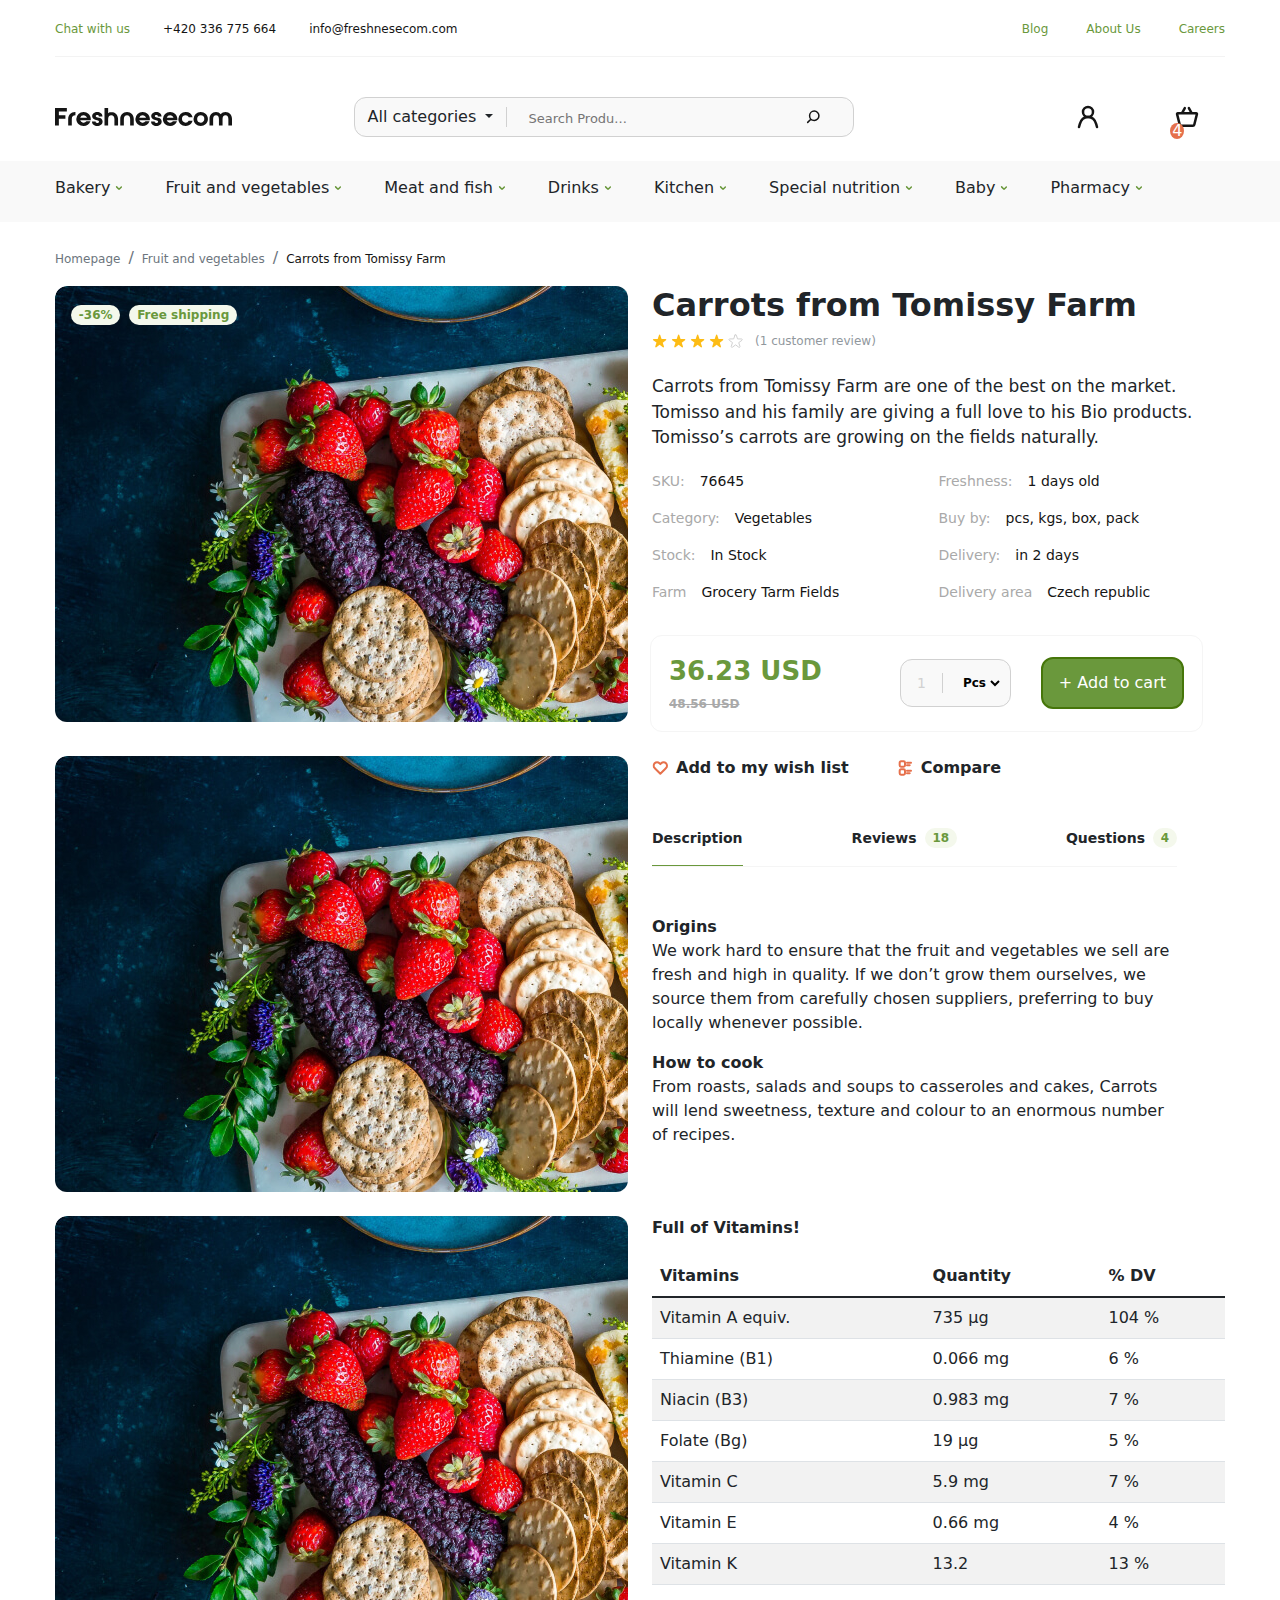
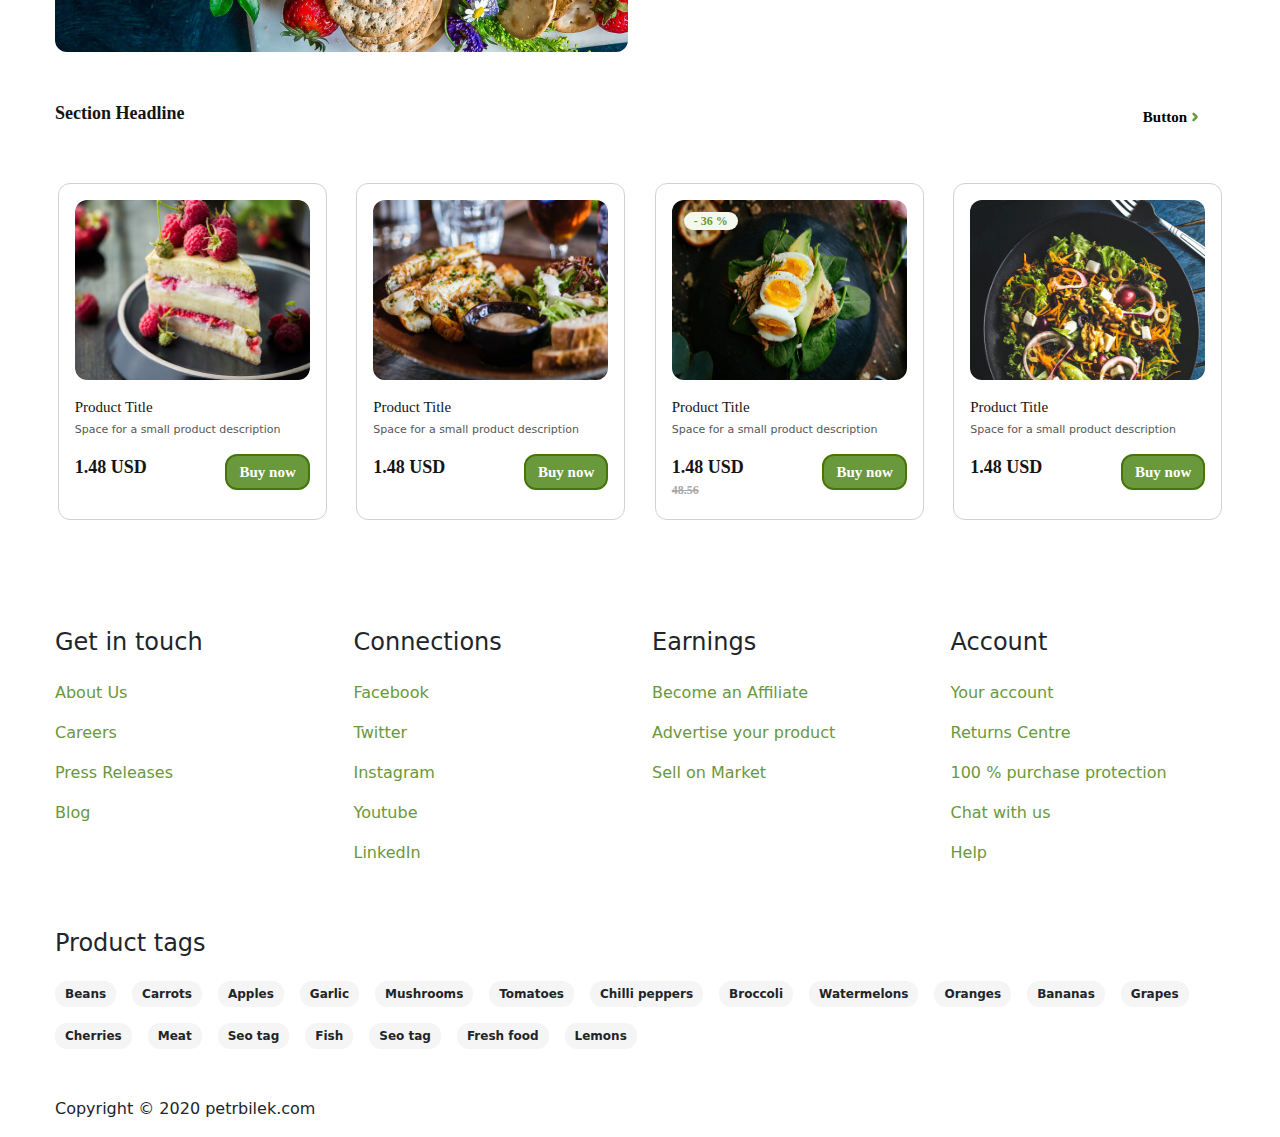
==== commit 78a81b74: "Four page is over" ====
--- a/carrot.html
+++ b/carrot.html
@@ -116,8 +116,427 @@
 
     <!-- MAIN START -->
     <main class="site-main">
-        <h1>Carrot page</h1>
+        <section class="carrot-product mb-5">
+           <div class="e-container">
+                <ul class="breadcrumb list-unstyled mt-4">
+                  <li class="breadcrumb-item"><a class="text-secondary text-decoration-none breadcrumb-link" href="#">Homepage</a></li>
+                  <li class="breadcrumb-item"><a class="text-secondary text-decoration-none breadcrumb-link" href="#">Fruit and vegetables</a></li>
+                  <li class="breadcrumb-item active" aria-current="page"><a class="text-dark text-decoration-none breadcrumb-link" href="#">Carrots from Tomissy Farm</a></li>
+                </ul>
+                <div class="row gy-3 mb-4">
+                  <div class="col-12 col-md-6">
+                    <div class="carrot-img">
+                      <span class="badge rounded-pill me-1">-36%</span>
+                      <span class="badge rounded-pill">Free shipping</span>
+                    </div>
+                  </div>
+                  <div class="col-12 col-md-6">
+                    <div class="pe-4">
+                      <h2 class="fw-semibold">Carrots from Tomissy Farm</h2>
+                      <div class="d-flex align-items-center mb-4">
+                        <ul class="list-unstyled d-flex align-items-center m-0 me-2">
+                          <li class="me-1">
+                            <img src="./images/star-gold.svg" alt="Star img">
+                          </li>
+                          <li class="me-1">
+                            <img src="./images/star-gold.svg" alt="Star img">
+                          </li>
+                          <li class="me-1">
+                            <img src="./images/star-gold.svg" alt="Star img">
+                          </li>
+                          <li class="me-1">
+                            <img src="./images/star-gold.svg" alt="Star img">
+                          </li>
+                          <li class="me-1">
+                            <img src="./images/star-transparent.svg" alt="Star img">
+                          </li>
+                        </ul>
+                        <span class="text-secondary opacity-75 customer-review">(1 customer review)</span>
+                    </div>
+                    <p class="carrot-text">Carrots from Tomissy Farm are one of the best on the market. Tomisso and his family are giving a full love to his Bio products. Tomisso’s carrots are growing on the fields naturally.</p>
+                    <div class="row">
+                      <div class="col-12 col-sm-6">
+                        <ul class="list-unstyled">
+                          <li class="d-flex align-items-center">
+                            <p class="info-text-start">SKU:</p>
+                            <p class="info-text-end">76645</p>
+                          </li>
+                          <li class="d-flex align-items-center">
+                            <p class="info-text-start">Category:</p>
+                            <p class="info-text-end">Vegetables</p>
+                          </li>
+                          <li class="d-flex align-items-center">
+                            <p class="info-text-start">Stock:</p>
+                            <p class="info-text-end">In Stock</p>
+                          </li>
+                          <li class="d-flex align-items-center">
+                            <p class="info-text-start">Farm</p>
+                            <p class="info-text-end">Grocery Tarm Fields</p>
+                          </li>
+                        </ul>
+                      </div>
+                      <div class="col-12 col-sm-6">
+                        <ul class="list-unstyled">
+                          <li class="d-flex align-items-center">
+                            <p class="info-text-start">Freshness:</p>
+                            <p class="info-text-end">1 days old</p>
+                          </li>
+                          <li class="d-flex align-items-center">
+                            <p class="info-text-start">Buy by:</p>
+                            <p class="info-text-end">pcs, kgs, box, pack</p>
+                          </li>
+                          <li class="d-flex align-items-center">
+                            <p class="info-text-start">Delivery:</p>
+                            <p class="info-text-end">in 2 days</p>
+                          </li>
+                          <li class="d-flex align-items-center">
+                            <p class="info-text-start">Delivery area</p>
+                            <p class="info-text-end">Czech republic</p>
+                          </li>
+                        </ul>
+                      </div>
+                    </div>  
+                    <div class="row gx-1 d-flex align-items-center justify-content-center carrot-price-wrap">
+                      <div class="col-6 col-sm-4 col-md-6 col-lg-4">
+                        <strong class="d-block carrot-price fw-semibold text-success">36.23 USD</strong>
+                        <del class="carrot-del-price fw-semibold">48.56 USD</del>
+                      </div>
+                      <div class="col-6 col-sm-4 col-md-6 col-lg-4 d-flex justify-content-end">
+                        <div class="select-pc d-flex align-items-center mb-3 mb-sm-0 mb-md-3 mb-lg-0">
+                          <p class="select-text mb-0">1</p>
+                          <select class="select-number">
+                            <option hidden>Pcs</option>
+                            <option value="1">1</option>
+                            <option value="2">2</option>
+                            <option value="3">3</option>
+                            <option value="4">4</option>
+                            <option value="5">5</option>
+                          </select>
+                        </div>
+                      </div>
+                      <div class="col col-sm-4 col-md-12 col-lg-4 d-flex justify-content-end">
+                        <button class="add-btn">+ Add to cart</button>
+                      </div>
+                    </div>
+                  </div>
+                  </div>
+                </div>
+                <div class="row gy-3 mb-4">
+                  <div class="col-12 col-md-6">
+                    <div class="carrot-img-between"></div>
+                  </div>
+                  <div class="col-12 col-md-6">
+                    <div class="carrot-between-info pe-5">
+                      <ul class="list-unstyled d-flex align-items-center mb-5">
+                        <li class="carrot-between-item me-3 me-sm-5 fw-bold">Add to my wish list</li>
+                        <li class="carrot-between-item fw-bold">Compare</li>
+                      </ul>
+                      <ul class="carrot-tab-list list-unstyled d-flex justify-content-between mb-5">
+                        <li class="carrot-between-descr me-3">
+                          <p class="carrot-between-descr-text fw-semibold">Description</p>
+                        </li>
+                        <li class="carrot-between-descr me-3">
+                          <p class="carrot-between-descr-text fw-semibold me-sm-2 me-1">Reviews</p>
+                          <span class="badge rounded-pill">18</span>
+                        </li>
+                        <li class="carrot-between-descr">
+                          <p class="carrot-between-descr-text fw-semibold me-sm-2 me-1">Questions</p>
+                          <span class="badge rounded-pill">4</span>
+                        </li>
+                      </ul>
+                      <div class="carrot-text-wrap">
+                        <strong>Origins</strong>
+                        <p>We work hard to ensure that the fruit and vegetables we sell are fresh and high in quality. If we don’t grow them ourselves, we source them from carefully chosen suppliers, preferring to buy locally whenever possible.</p>
+                        <strong>How to cook</strong>
+                        <p>From roasts, salads and soups to casseroles and cakes, Carrots will lend sweetness, texture and colour to an enormous number of recipes.</p>
+                      </div>
+                    </div>
+                  </div>
+                </div>
+                <div class="row gy-3">
+                  <div class="col-12 col-md-6">
+                    <div class="carrot-img-end"></div>
+                  </div>
+                  <div class="col-12 col-md-6">
+                    <div class="carrot-table-wrap">
+                      <strong class="fw-semibold mb-3 d-block">Full of Vitamins!</strong>
+                      <table class="table table-striped table-hover">
+                        <thead>
+                          <tr>
+                            <th scope="col">Vitamins</th>
+                            <th scope="col">Quantity</th>
+                            <th scope="col">% DV</th>
+                          </tr>
+                        </thead>
+                        <tbody class="table-group-divider">
+                          <tr>
+                            <td>Vitamin A equiv.</td>
+                            <td>735 μg</td>
+                            <td>104 %</td>
+                          </tr>
+                          <tr>
+                            <td>Thiamine (B1)</td>
+                            <td>0.066 mg</td>
+                            <td>6 %</td>
+                          </tr>
+                          <tr>
+                            <td>Niacin (B3)</td>
+                            <td>0.983 mg</td>
+                            <td>7 %</td>
+                          </tr>
+                          <tr>
+                            <td>Folate (Bg)</td>
+                            <td>19 μg</td>
+                            <td>5 %</td>
+                          </tr>
+                          <tr>
+                            <td>Vitamin C</td>
+                            <td>5.9 mg</td>
+                            <td>7 %</td>
+                          </tr>
+                          <tr>
+                            <td>Vitamin E</td>
+                            <td>0.66 mg</td>
+                            <td>4 %</td>
+                          </tr>
+                          <tr>
+                            <td>Vitamin K</td>
+                            <td>13.2</td>
+                            <td>13 %</td>
+                          </tr>
+                        </tbody>
+                      </table>
+                    </div>
+                </div>
+                </div>
+           </div>
+        </section>
+
+
+  <!-- headline start -->
+    
+    <section class="headline py-0">
+      <div class="e-container">
+        <div class="row d-md-flex align-items-center mb-4 mb-lg-5">
+          <div class="col-12 col-md-6">
+            <h2 class="headline__title text-center text-md-start">
+              Section Headline
+            </h2> 
+          </div>
+          <div class="col-12 col-md-6 d-flex justify-content-center justify-content-md-end">
+            <div class="btn-group dropend">
+              <button type="button" class="headline__button me-md-3" data-bs-toggle="dropdown" aria-expanded="false">
+                Button
+              </button>
+              <ul class="dropdown-menu">
+                <li><a class="dropdown-item" href="#">Fruit and vegetables</a></li>
+                <li><a class="dropdown-item" href="#">Meat and fish</a></li>
+                <li><a class="dropdown-item" href="#">Drinks</a></li>
+                <li><a class="dropdown-item" href="#">Kitchen</a></li>
+                <li><a class="dropdown-item" href="#">Special nutrition</a></li>
+                <li><a class="dropdown-item" href="#">Baby</a></li>
+                <li><a class="dropdown-item" href="#">Pharmacy</a></li>
+              </ul>
+            </div>
+          </div>
+        </div>
+        <div class="row">
+          <div class="col-12 col-md-6 col-lg-3">
+            <div class="product__card p-3 mx-auto mb-4 mb-lg-0">
+              <img class="product__card-image mb-3" src="images/cake.jpg" alt="product-title">
+              <div class="product__info">
+                <h2 class="product__title mb-1">
+                  Product Title
+                </h2>
+                <p class="product__text mb-3">
+                  Space for a small product description 
+                </p>
+                <div class="product__info-buy d-flex justify-content-between align-items-center flex-lg-column align-items-lg-start flex-xl-row">
+                  <div class="product__buy-price d-flex flex-column mb-lg-1">
+                    1.48 USD
+                    <del class="product__del product-del-one">48.56</del>
+                  </div>
+                  <a class="product__buy-btn" href="#">Buy now</a>
+                </div>
+              </div>
+            </div>
+          </div>
+          <div class="col-12 col-md-6 col-lg-3">
+            <div class="product__card p-3 mx-auto mb-4 mb-lg-0">
+              <img class="product__card-image mb-3" src="images/lavash.jpg" alt="product-title">
+              <div class="product__info">
+                <h2 class="product__title mb-1">
+                  Product Title
+                </h2>
+                <p class="product__text mb-3">
+                  Space for a small product description 
+                </p>
+                <div class="product__info-buy d-flex justify-content-between align-items-center flex-lg-column align-items-lg-start flex-xl-row">
+                  <div class="product__buy-price d-flex flex-column mb-lg-1">
+                    1.48 USD
+                    <del class="product__del product-del-one">48.56</del>
+                  </div>
+                  <a class="product__buy-btn" href="#">Buy now</a>
+                </div>
+              </div>
+            </div>
+          </div>
+          <div class="col-12 col-md-6 col-lg-3">
+            <div class="product__card p-3 mx-auto mb-4 mb-lg-0">
+              <div class="position-relative">
+                <img class="product__card-image mb-3" src="images/egg.jpg" alt="product-title">
+                <span class="product-discount">- 36 %</span>
+              </div>
+              <div class="product__info">
+                <h2 class="product__title mb-1">
+                  Product Title
+                </h2>
+                <p class="product__text mb-3">
+                  Space for a small product description 
+                </p>
+                <div class="product__info-buy d-flex justify-content-between align-items-center flex-lg-column align-items-lg-start flex-xl-row">
+                  <div class="product__buy-price d-flex flex-column mb-lg-1">
+                    1.48 USD
+                    <del class="product__del">48.56</del>
+                  </div>
+                  <a class="product__buy-btn" href="#">Buy now</a>
+                </div>
+              </div>
+            </div>
+          </div>
+          <div class="col-12 col-md-6 col-lg-3">
+            <div class="product__card p-3 mx-auto mb-4 mb-lg-0">
+              <img class="product__card-image mb-3" src="images/diet.jpg" alt="product-title">
+              <div class="product__info">
+                <h2 class="product__title mb-1">
+                  Product Title
+                </h2>
+                <p class="product__text mb-3">
+                  Space for a small product description 
+                </p>
+                <div class="product__info-buy d-flex justify-content-between align-items-center flex-lg-column align-items-lg-start flex-xl-row">
+                  <div class="product__buy-price d-flex flex-column mb-lg-1">
+                    1.48 USD
+                    <del class="product__del product-del-one">48.56</del>
+                  </div>
+                  <a class="product__buy-btn" href="#">Buy now</a>
+                </div>
+              </div>
+            </div>
+          </div>
+        </div>
+      </div>
+    </section>
+    
+    <!-- headline end -->
+
     </main>
+
+
+    <!-- START FOOTER -->
+    <footer class="site-footer">
+      <div class="e-container">
+          <div class="footer-top row">
+              <div class="col-sm-6 col-md-4 col-lg-3 pt-2">
+                  <h4>Get in touch</h4>
+                  <ul class="list-unstyled">
+                      <li class="pt-3">
+                          <a class="text-decoration-none text-success" href="">About Us</a>
+                      </li>
+                      <li class="pt-3">
+                          <a class="text-decoration-none text-success" href="">Careers</a>
+                      </li>
+                      <li class="pt-3">
+                          <a class="text-decoration-none text-success" href="">Press Releases</a>
+                      </li>
+                      <li class="pt-3">
+                          <a class="text-decoration-none text-success" href="">Blog</a>
+                      </li>
+                  </ul>
+              </div>
+              <div class="col-sm-6 col-md-4 col-lg-3 pt-2">
+                  <h4>Connections</h4>
+                  <ul class="list-unstyled">
+                      <li class="pt-3">
+                          <a class="text-decoration-none text-success" href="">Facebook</a>
+                      </li>
+                      <li class="pt-3">
+                          <a class="text-decoration-none text-success" href="">Twitter</a>
+                      </li>
+                      <li class="pt-3">
+                          <a class="text-decoration-none text-success" href="">Instagram</a>
+                      </li>
+                      <li class="pt-3">
+                          <a class="text-decoration-none text-success" href="">Youtube</a>
+                      </li>
+                      <li class="pt-3">
+                          <a class="text-decoration-none text-success" href="">LinkedIn</a>
+                      </li>
+                  </ul>
+              </div>
+              <div class="col-sm-6 col-md-4 col-lg-3 pt-2">
+                  <h4>Earnings</h4>
+                  <ul class="list-unstyled">
+                      <li class="pt-3">
+                          <a class="text-decoration-none text-success" href="">Become an Affiliate</a>
+                      </li>
+                      <li class="pt-3">
+                          <a class="text-decoration-none text-success" href="">Advertise your product</a>
+                      </li>
+                      <li class="pt-3">
+                          <a class="text-decoration-none text-success" href="">Sell on Market</a>
+                      </li>
+                  </ul>
+              </div>
+              <div class="col-sm-6 col-md-4 col-lg-3 pt-2">
+                  <h4>Account</h4>
+                  <ul class="list-unstyled">
+                      <li class="pt-3">
+                          <a class="text-decoration-none text-success" href="">Your account</a>
+                      </li>
+                      <li class="pt-3">
+                          <a class="text-decoration-none text-success" href="">Returns Centre</a>
+                      </li>
+                      <li class="pt-3">
+                          <a class="text-decoration-none text-success" href="">100 % purchase protection</a>
+                      </li>
+                      <li class="pt-3">
+                          <a class="text-decoration-none text-success" href="">Chat with us</a>
+                      </li>
+                      <li class="pt-3">
+                          <a class="text-decoration-none text-success" href="">Help</a>
+                      </li>
+                  </ul>
+              </div>
+          </div>
+          <div class="footer-end mt-5">
+              <h4>Product tags</h4>
+              <div class="footer-tags d-flex flex-wrap">
+                  <span class="tags-f me-3 mt-3">Beans</span>
+                  <span class="tags-f me-3 mt-3">Carrots</span>
+                  <span class="tags-f me-3 mt-3">Apples</span>
+                  <span class="tags-f me-3 mt-3">Garlic</span>
+                  <span class="tags-f me-3 mt-3">Mushrooms</span>
+                  <span class="tags-f me-3 mt-3">Tomatoes</span>
+                  <span class="tags-f me-3 mt-3">Chilli peppers</span>
+                  <span class="tags-f me-3 mt-3">Broccoli</span>
+                  <span class="tags-f me-3 mt-3">Watermelons</span>
+                  <span class="tags-f me-3 mt-3">Oranges</span>
+                  <span class="tags-f me-3 mt-3">Bananas</span>
+                  <span class="tags-f me-3 mt-3">Grapes</span>
+                  <span class="tags-f me-3 mt-3">Cherries</span>
+                  <span class="tags-f me-3 mt-3">Meat</span>
+                  <span class="tags-f me-3 mt-3">Seo tag</span>
+                  <span class="tags-f me-3 mt-3">Fish</span>
+                  <span class="tags-f me-3 mt-3">Seo tag</span>
+                  <span class="tags-f me-3 mt-3">Fresh food</span>
+                  <span class="tags-f me-3 mt-3">Lemons</span>
+              </div>
+          </div>
+          <p class="mt-5">Copyright © 2020 petrbilek.com</p>
+      </div>
+  </footer>
+  <!-- END OF FOOTER -->
 
     <script src="./bs-js/bootstrap.bundle.min.js"></script>
     <script src="js/main.js"></script>
--- a/css/main.css
+++ b/css/main.css
@@ -1,30 +1,59 @@
 @charset "UTF-8";
+:root {
+  --bs-table-striped-bg: #FDFDFD !important;
+  --body-title:#151515;
+  --body-link:#6a983c;
+  --body-text:#575757;
+}
+
+/* open-sans-regular - latin */
+@font-face {
+  font-family: "Open Sans";
+  font-style: normal;
+  font-weight: 400;
+  src: url("../fonts/open-sans-v34-latin-regular.woff2") format("woff2"), url("../fonts/open-sans-v34-latin-regular.woff") format("woff"); /* Chrome 6+, Firefox 3.6+, IE 9+, Safari 5.1+ */
+}
+/* open-sans-500 - latin */
+@font-face {
+  font-family: "Open Sans";
+  font-style: normal;
+  font-weight: 500;
+  src: url("../fonts/open-sans-v34-latin-500.woff2") format("woff2"), url("../fonts/open-sans-v34-latin-500.woff") format("woff"); /* Chrome 6+, Firefox 3.6+, IE 9+, Safari 5.1+ */
+}
+/* poppins-regular - latin */
+@font-face {
+  font-family: "Poppins";
+  font-style: normal;
+  font-weight: 400;
+  src: url("../fonts/poppins-v20-latin-regular.woff2") format("woff2"), url("../fonts/poppins-v20-latin-regular.woff") format("woff"); /* Chrome 6+, Firefox 3.6+, IE 9+, Safari 5.1+ */
+}
+/* poppins-500 - latin */
 @font-face {
   font-family: "Poppins";
   font-style: normal;
   font-weight: 500;
-  src: url("../fonts/poppins-v20-latin-500.woff2 ") format("woff2 "), url("../fonts/poppins-v20-latin-500.woff ") format("woff ");
-}
+  src: url("../fonts/poppins-v20-latin-500.woff2") format("woff2"), url("../fonts/poppins-v20-latin-500.woff") format("woff"); /* Chrome 6+, Firefox 3.6+, IE 9+, Safari 5.1+ */
+}
+/* poppins-600 - latin */
 @font-face {
   font-family: "Poppins";
   font-style: normal;
   font-weight: 600;
-  src: url("../fonts/poppins-v20-latin-600.woff2 ") format("woff2 "), url("../fonts/poppins-v20-latin-600.woff ") format("woff ");
-}
+  src: url("../fonts/poppins-v20-latin-600.woff2") format("woff2"), url("../fonts/poppins-v20-latin-600.woff") format("woff"); /* Chrome 6+, Firefox 3.6+, IE 9+, Safari 5.1+ */
+}
+/* poppins-700 - latin */
 @font-face {
   font-family: "Poppins";
   font-style: normal;
   font-weight: 700;
-  src: url("../fonts/poppins-v20-latin-700.woff2 ") format("woff2 "), url("../fonts/poppins-v20-latin-700.woff ") format("woff ");
-}
-@font-face {
-  font-family: "Open Sans";
-  font-style: normal;
-  font-weight: 400;
-  src: url("../fonts/open-sans-v34-latin-regular.woff2 ") format("woff2 "), url("../fonts/open-sans-v34-latin-regular.woff ") format("woff ");
+  src: url("../fonts/poppins-v20-latin-700.woff2") format("woff2"), url("../fonts/poppins-v20-latin-700.woff") format("woff"); /* Chrome 6+, Firefox 3.6+, IE 9+, Safari 5.1+ */
 }
 /* GENERAL */
-*,
+* {
+  -webkit-box-sizing: border-box;
+          box-sizing: border-box;
+}
+
 *::before,
 *::after {
   -webkit-box-sizing: inherit;
@@ -53,24 +82,10 @@
   height: 100%;
   margin: 0;
   padding: 0;
-  font-family: "Poppins", "Arial", sans-serif !important;
+  font-family: "Open Sans", "Arial" sans-serif;
   font-size: 16px;
   font-weight: 400;
-}
-
-/* VISUALLY-HIDDEN */
-.visually-hidden {
-  position: absolute;
-  width: 1px;
-  height: 1px;
-  margin: -1px;
-  padding: 0;
-  border: 0;
-  white-space: nowrap;
-  -webkit-clip-path: inset(100%);
-          clip-path: inset(100%);
-  clip: rect(0 0 0 0);
-  overflow: hidden;
+  overflow-x: hidden;
 }
 
 /* STICKY-FOOTER */
@@ -81,7 +96,11 @@
 }
 
 /* GENERAL */
-*,
+* {
+  -webkit-box-sizing: border-box;
+          box-sizing: border-box;
+}
+
 *::before,
 *::after {
   -webkit-box-sizing: inherit;
@@ -110,24 +129,10 @@
   height: 100%;
   margin: 0;
   padding: 0;
-  font-family: "Poppins", "Arial", sans-serif !important;
+  font-family: "Open Sans", "Arial" sans-serif;
   font-size: 16px;
   font-weight: 400;
-}
-
-/* VISUALLY-HIDDEN */
-.visually-hidden {
-  position: absolute;
-  width: 1px;
-  height: 1px;
-  margin: -1px;
-  padding: 0;
-  border: 0;
-  white-space: nowrap;
-  -webkit-clip-path: inset(100%);
-          clip-path: inset(100%);
-  clip: rect(0 0 0 0);
-  overflow: hidden;
+  overflow-x: hidden;
 }
 
 /* STICKY-FOOTER */
@@ -411,6 +416,1301 @@
     margin-right: 38px;
   }
 }
+/* Modal start */
+.modal__block {
+  max-width: 400px;
+  width: 100%;
+  background-color: #fff;
+  -webkit-box-shadow: 0px 2px 32px rgba(0, 0, 0, 0.15);
+          box-shadow: 0px 2px 32px rgba(0, 0, 0, 0.15);
+}
+
+.modal__title {
+  font-family: "Poppins";
+  font-size: 26px;
+  line-height: 39px;
+  font-weight: 600;
+  color: var(--body-title);
+  margin-bottom: 0;
+}
+
+.modal__btn {
+  font-weight: bold;
+  background-image: url("../../images/modal-close.svg");
+  background-repeat: no-repeat;
+  border: none;
+  background-color: transparent;
+  width: 60px;
+  height: 24px;
+}
+
+.modal__info-title {
+  font-family: "Poppins";
+  font-size: 15px;
+  line-height: 22px;
+  color: var(--body-title);
+}
+
+.modal__list {
+  padding-left: 0;
+  list-style: none;
+  margin: 0;
+}
+
+.moda__link {
+  display: inline-block;
+  font-size: 12px;
+  line-height: 16px;
+  color: #a9a9a9;
+  text-decoration: none;
+}
+
+.moda__link:hover {
+  color: #a9a9a9;
+}
+
+.modal__info-span {
+  color: var(--body-title);
+}
+
+.modal__info-farm {
+  margin-left: 41px;
+}
+
+.modal__info-day {
+  margin-left: 14px;
+}
+
+.modal__image {
+  max-width: 100px;
+  width: 100%;
+  height: 80px;
+}
+
+.modal__list-icon {
+  margin-bottom: 0;
+  padding-left: 0;
+  list-style: none;
+}
+
+.modal__icon-link {
+  display: inline-block;
+  position: relative;
+  font-size: 12px;
+  line-height: 16px;
+  color: #a9a9a9;
+  text-decoration: none;
+  padding-left: 20px;
+}
+
+.modal__icon-link:hover {
+  color: #a9a9a9;
+}
+
+.heart::before {
+  position: absolute;
+  top: 2px;
+  left: 0px;
+  background-image: url("../../images/heart.svg");
+  background-repeat: no-repeat;
+  background-size: 15px 11px;
+  width: 15px;
+  height: 11px;
+  content: "";
+}
+
+.compare::before {
+  position: absolute;
+  top: 2px;
+  left: 0px;
+  background-image: url(../images/compare-icon.svg);
+  background-repeat: no-repeat;
+  background-size: 15px 12px;
+  width: 15px;
+  height: 12px;
+  content: "";
+}
+
+.remove::before {
+  position: absolute;
+  top: 3px;
+  left: 0px;
+  background-image: url(../images/close-icon.svg);
+  background-repeat: no-repeat;
+  background-size: contain;
+  width: 15px;
+  height: 12px;
+  content: "";
+}
+
+.modal__start-money {
+  font-family: "Poppins";
+  font-size: 18px;
+  line-height: 27px;
+  font-weight: 600;
+  color: var(--body-link);
+  margin-bottom: 0;
+}
+
+.modal__start-discount {
+  font-family: "Poppins";
+  font-size: 12px;
+  line-height: 18px;
+  font-weight: 600;
+  color: #a9a9a9;
+  -webkit-text-decoration-line: line-through;
+          text-decoration-line: line-through;
+}
+
+.modal__dropdown {
+  position: relative;
+  font-family: "Poppins";
+  font-size: 12px;
+  line-height: 18px;
+  font-weight: 600;
+  color: var(--body-title);
+  padding: 0;
+  border: none;
+  outline: none;
+  background-color: transparent;
+}
+.modal__dropdown::after {
+  position: absolute;
+  top: 3px;
+  right: -15px;
+  width: 12px;
+  height: 12px;
+  background-image: url("../images/offcanvas-btn-icon.svg");
+  content: "";
+}
+
+.modal__button {
+  max-width: 100px;
+  width: 100%;
+  height: 32px;
+  background-color: #f9f9f9;
+  border: 1px solid #d1d1d1;
+  border-radius: 12px;
+  margin-top: 50px;
+}
+
+.modal__btn-span {
+  font-size: 14px;
+  line-height: 19px;
+  color: #d1d1d1;
+}
+
+.modal__btn-line {
+  width: 20px;
+  border: 0.5px solid #d1d1d1;
+  background-color: #d1d1d1;
+  -webkit-transform: rotate(90deg);
+          transform: rotate(90deg);
+}
+
+.modal__bottom-title {
+  font-family: "Poppins";
+  font-size: 12px;
+  line-height: 18px;
+  font-weight: 600;
+  color: #000;
+}
+
+.modal__bottom-span {
+  font-family: "Poppins";
+  font-size: 26px;
+  line-height: 39px;
+  font-weight: 600;
+  color: var(--body-title);
+}
+
+.modal__bottom-subtitle {
+  font-family: "Poppins";
+  font-size: 15px;
+  line-height: 22px;
+  font-weight: 700;
+  color: var(--body-title);
+}
+
+.modal__bottom-btn {
+  font-family: "Poppins";
+  font-size: 15px;
+  line-height: 22px;
+  font-weight: 700;
+  padding: 13px;
+  color: #fff;
+  background-color: var(--body-link);
+  border: 2px solid #46760a;
+  border-radius: 12px;
+  text-decoration: none;
+}
+
+.modal__bottom-btn:hover {
+  color: #fff;
+}
+
+/* Modal end */
+/*  Herooooooooooo start */
+.category__title {
+  font-family: "Poppins";
+  font-size: 18px;
+  line-height: 27px;
+  font-weight: 600;
+}
+
+.category__link {
+  display: inline-block;
+  margin-bottom: 12px;
+  color: var(--body-link);
+}
+
+.category__link:hover {
+  color: var(--body-link);
+}
+
+.category__button {
+  position: relative;
+  font-family: "Poppins";
+  font-size: 15px;
+  line-height: 22px;
+  font-weight: 700;
+  padding: 13px 38px 13px 16px;
+  color: var(--body-title);
+  text-decoration: none;
+  background-color: #f5f5f5;
+  border-radius: 12px;
+}
+.category__button::before {
+  position: absolute;
+  top: 15px;
+  right: 16px;
+  width: 16px;
+  height: 16px;
+  background-image: url(../images/category-link-icon.svg);
+  background-repeat: no-repeat;
+  content: "";
+}
+
+.category__button:hover {
+  color: var(--body-title);
+}
+
+.category__info-btn {
+  display: -webkit-inline-box;
+  display: -ms-inline-flexbox;
+  display: inline-flex;
+  -webkit-box-align: center;
+      -ms-flex-align: center;
+          align-items: center;
+  background-color: transparent;
+  color: var(--body-link);
+  border: 2px solid var(--body-link);
+}
+.category__info-btn::before {
+  background-image: url("../../images/right.svg");
+}
+
+.category__info-btn:hover {
+  color: var(--body-link);
+}
+
+.category__card {
+  background-image: url(../images/category-bg.jpg);
+  background-repeat: no-repeat;
+  max-width: 335px;
+  width: 100%;
+  height: 280px;
+  border-radius: 12px;
+  overflow: hidden;
+}
+
+.category__info {
+  background-image: url("../images/category-bg-line.jpg");
+  height: 280px;
+  padding: 48px 0 38px 33px;
+}
+
+.category__info-span {
+  font-family: "Poppins";
+  font-weight: 600;
+  font-size: 12px;
+  line-height: 18px;
+  color: var(--body-link);
+}
+
+.category__info-title {
+  font-family: "Poppins";
+  font-weight: 600;
+  font-size: 22px;
+  line-height: 33px;
+  color: var(--body-title);
+  margin-bottom: 95px;
+}
+
+@media only screen and (min-width: 992px) {
+  .category__card {
+    display: inline-block;
+    max-width: 420px;
+    width: 100%;
+  }
+  .category__link {
+    margin-bottom: 8px;
+  }
+}
+/*  Herooooooooooo end */
+/* Product start */
+.product__card {
+  max-width: 269px;
+  width: 100%;
+  border: 1px solid #D1D1D1;
+  border-radius: 12px;
+}
+
+.product__card-image {
+  max-width: 269px;
+  width: 100%;
+  height: 150px;
+  border-radius: 12px;
+}
+
+.product-discount {
+  display: -webkit-box;
+  display: -ms-flexbox;
+  display: flex;
+  -webkit-box-pack: center;
+      -ms-flex-pack: center;
+          justify-content: center;
+  position: absolute;
+  top: 12px;
+  left: 12px;
+  width: 54px;
+  background-color: #f4f8ec;
+  border-radius: 12px;
+  font-family: "Poppins";
+  font-size: 12px;
+  line-height: 18px;
+  font-weight: 600;
+  color: var(--body-link);
+}
+
+.product__title {
+  font-family: "Poppins";
+  font-size: 15px;
+  line-height: 22px;
+  font-weight: 500;
+  color: var(--body-title);
+}
+
+.product__text {
+  font-size: 12px;
+  line-height: 16px;
+  font-weight: 400;
+  color: #575757;
+}
+
+.product__buy-price {
+  font-family: "Poppins";
+  font-size: 18px;
+  line-height: 27px;
+  font-weight: 600;
+  color: var(--body-title);
+}
+
+.product-del-one {
+  visibility: hidden;
+}
+
+.product__del {
+  font-size: 12px;
+  line-height: 18px;
+  color: #a9a9a9;
+}
+
+.product__buy-btn {
+  display: -webkit-box;
+  display: -ms-flexbox;
+  display: flex;
+  -webkit-box-align: center;
+      -ms-flex-align: center;
+          align-items: center;
+  height: 36px;
+  font-family: "Poppins";
+  font-size: 15px;
+  line-height: 22px;
+  font-weight: 700;
+  color: #fff;
+  padding: 0 12px;
+  background-color: var(--body-link);
+  text-decoration: none;
+  border-radius: 12px;
+  border: 2px solid #46760a;
+}
+
+.product__buy-btn:hover {
+  color: #fff;
+}
+
+@media only screen and (min-width: 1200px) {
+  .product__text {
+    font-size: 11px;
+  }
+  .product__card-image {
+    height: 180px;
+  }
+}
+/* Product end */
+/* Customer start */
+.customer {
+  padding-top: 142px;
+}
+
+.customer__card {
+  position: relative;
+  max-width: 369px;
+  width: 100%;
+  padding: 24px 32px 40px;
+  border: 1px solid #f1f1f1;
+  border-radius: 12px;
+  cursor: pointer;
+}
+.customer__card::after {
+  position: absolute;
+  left: calc(50% - 33px);
+  bottom: -22px;
+  width: 48px;
+  height: 48px;
+  background-image: url("../../images/boy-home.png");
+  background-repeat: no-repeat;
+  content: "";
+}
+
+.customer__card-two::after {
+  background-image: url("../../images/girl-home.png");
+}
+
+.customer__four::after {
+  background-image: url("../../images/carousel-person.png");
+}
+
+.customer__text {
+  font-family: "Poppins";
+  font-size: 15px;
+  line-height: 22px;
+  font-weight: 500;
+  text-align: center;
+  color: var(--body-title);
+}
+
+.customer__name {
+  display: block;
+  font-family: "Poppins";
+  font-size: 12px;
+  line-height: 18px;
+  font-weight: 600;
+  text-align: center;
+  color: #a9a9a9;
+}
+
+.slick-prev {
+  position: relative;
+  top: 130px;
+  width: 32px !important;
+  height: 42px;
+  -webkit-box-shadow: 0px 1px 2px rgba(0, 0, 0, 0.25);
+          box-shadow: 0px 1px 2px rgba(0, 0, 0, 0.25);
+  z-index: 9999;
+  border: none;
+  outline: none;
+  display: none !important;
+  background-color: var(--body-title);
+  border-radius: 0 12px 12px 0;
+}
+.slick-prev::after {
+  position: absolute;
+  top: 5px;
+  left: 0;
+  background-image: url("../../images/arrow-left-white.svg");
+  background-repeat: no-repeat;
+  width: 24px;
+  height: 24px;
+  content: "";
+}
+
+.slick-next {
+  position: relative;
+  top: -136px;
+  left: 98%;
+  width: 32px !important;
+  height: 42px;
+  -webkit-box-shadow: 0px 1px 2px rgba(0, 0, 0, 0.25);
+          box-shadow: 0px 1px 2px rgba(0, 0, 0, 0.25);
+  z-index: 9999;
+  border: none;
+  outline: none;
+  display: none !important;
+  background-color: var(--body-title);
+  border-radius: 12px 0 0 12px;
+}
+.slick-next::after {
+  position: absolute;
+  top: 5px;
+  left: 0;
+  background-image: url("../../images/arrow-right-white.svg");
+  background-repeat: no-repeat;
+  width: 24px;
+  height: 24px;
+  content: "";
+}
+
+@media only screen and (min-width: 992px) {
+  .slick-next, .slick-prev {
+    display: block !important;
+  }
+  .slick-next {
+    top: -155px;
+  }
+}
+@media only screen and (min-width: 1160px) {
+  .slick-next {
+    top: -134px;
+  }
+}
+/* Customer end */
+/* customer start */
+.headline {
+  padding: 135px 0;
+}
+
+.headline__title {
+  font-family: "Poppins";
+  font-size: 18px;
+  line-height: 27px;
+  font-weight: 600;
+  color: var(--body-title);
+}
+
+.headline__button {
+  display: -webkit-inline-box;
+  display: -ms-inline-flexbox;
+  display: inline-flex;
+  -webkit-box-align: center;
+      -ms-flex-align: center;
+          align-items: center;
+  margin-right: 8px;
+  font-family: "Poppins";
+  font-size: 15px;
+  line-height: 22px;
+  font-weight: 700;
+  border: none;
+  background-color: transparent;
+}
+.headline__button::after {
+  width: 16px;
+  height: 16px;
+  background-image: url(../images/right.svg);
+  background-repeat: no-repeat;
+  content: "";
+}
+
+/* customer end */
+/* Blog start */
+.blog {
+  padding-bottom: 128px;
+}
+
+.blog__info {
+  background-image: url("../../images/egg.jpg");
+  background-repeat: no-repeat;
+  max-width: 469px;
+  width: 100%;
+  height: 400px;
+  border-radius: 12px;
+  overflow: hidden;
+}
+
+.blog__title {
+  font-family: "Poppins";
+  font-size: 18px;
+  line-height: 33px;
+  font-weight: 600;
+  color: #fff;
+}
+
+.blog__span, .blog__date {
+  font-size: 12px;
+  line-height: 16px;
+  color: #fff;
+}
+
+.blog__tip {
+  top: 24px;
+  left: 24px;
+  font-family: "Poppins";
+  font-size: 12px;
+  line-height: 18px;
+  color: var(--body-link);
+  background-color: #f4f8ec;
+  border-radius: 12px;
+}
+
+.blog__desc {
+  max-width: 270px;
+  width: 100%;
+}
+
+.blog__desc-span {
+  font-family: "Poppins";
+  font-size: 12px;
+  line-height: 18px;
+  color: var(--body-link);
+  background-color: #f4f8ec;
+  border-radius: 12px;
+}
+
+.blog__desc-title {
+  font-family: "Poppins";
+  font-size: 18px;
+  line-height: 27px;
+  font-weight: 600;
+  color: var(--body-title);
+}
+
+.blog__desc-autor {
+  font-size: 12px;
+  line-height: 16px;
+  color: var(--body-title);
+}
+
+.blog__card-title {
+  font-family: "Poppins";
+  font-size: 15px;
+  line-height: 22px;
+  font-weight: 500;
+  color: var(--body-title);
+}
+
+.blog__card-info {
+  max-width: 235px;
+  width: 100%;
+}
+
+@media only screen and (min-width: 1200px) {
+  .blog__title {
+    font-size: 22px;
+  }
+}
+/* Blog end */
+/*fresh*/
+.fresh-item:first-child::before {
+  content: "";
+  background-image: url("../images/grid-icon.svg");
+  background-repeat: no-repeat;
+  display: inline-block;
+  background-size: cover;
+  width: 13px;
+  height: 13px;
+}
+.fresh-item:nth-child(2) {
+  padding-right: 25px;
+  padding-left: 25px;
+}
+.fresh-item:nth-child(2)::before {
+  content: "";
+  background-image: url("../images/list-icon.svg");
+  background-repeat: no-repeat;
+  background-size: cover;
+  display: inline-block;
+  width: 13px;
+  height: 13px;
+}
+.fresh-item:last-child::before {
+  margin-right: 5px;
+  content: "";
+  background-image: url("../images/Default.svg");
+  background-repeat: no-repeat;
+  background-size: cover;
+  display: inline-block;
+  width: 32px;
+  height: 17px;
+}
+
+/*space*/
+.space {
+  margin-top: 56px;
+}
+
+.space-img-box {
+  width: 100%;
+  max-width: 569px;
+  margin-top: 32px;
+  padding-top: 24px;
+  padding-bottom: 24px;
+  padding-left: 24px;
+  background-image: url("../images/egg.jpg");
+  background-repeat: no-repeat;
+  background-size: cover;
+  background-position: center;
+  border-radius: 15px;
+}
+.space-img-box:nth-child(2) {
+  background-image: url("../images/lavash.jpg");
+}
+
+.green {
+  padding: 0px 12px;
+  background-color: #F4F8EC;
+  border-radius: 50px;
+}
+
+.space-text {
+  width: 100%;
+  max-width: 380px;
+  padding-top: 195px;
+}
+
+.space-list {
+  padding-top: 10px;
+}
+
+.space-item:first-child::before {
+  margin-right: 8px;
+  content: "";
+  background-image: url("../images/boy-home.png");
+  background-repeat: no-repeat;
+  display: inline-block;
+  background-size: cover;
+  width: 32px;
+  height: 32px;
+}
+
+/*archive*/
+.archive-inner {
+  display: -webkit-box;
+  display: -ms-flexbox;
+  display: flex;
+  -webkit-box-orient: vertical;
+  -webkit-box-direction: normal;
+      -ms-flex-direction: column;
+          flex-direction: column;
+}
+
+.archive-left-box {
+  width: 267px;
+}
+
+.arch-input {
+  position: relative;
+}
+
+.archive-text-box {
+  width: 267px;
+}
+
+.btn-arch {
+  font-size: 17px;
+  font-weight: 700;
+  position: absolute;
+  top: 6px;
+  left: 170px;
+  border: none;
+  background: transparent;
+}
+
+.right-item {
+  margin-left: 25px;
+  width: 100%;
+  max-width: 267px;
+}
+
+@media only screen and (min-width: 610px) {
+  .archive-inner {
+    -webkit-box-orient: horizontal;
+    -webkit-box-direction: normal;
+        -ms-flex-direction: row;
+            flex-direction: row;
+  }
+}
+/*page*/
+.page {
+  margin-top: 64px;
+}
+
+.page-btn {
+  color: #fff;
+  font-weight: 700;
+  font-size: 15px;
+  line-height: 22px;
+  background-color: #6A983C;
+  padding: 12px 16px;
+  border: 2px solid #46760A;
+  border-radius: 12px;
+}
+.page-btn::after {
+  margin-left: 8px;
+  content: "";
+  display: inline-block;
+  background-image: url("../images/Vector.svg");
+  background-repeat: no-repeat;
+  background-size: cover;
+  width: 4px;
+  height: 6px;
+}
+
+.num-page {
+  padding: 0px 12px;
+  background-color: #F4F8EC;
+  border-radius: 50px;
+}
+
+@media only screen and (max-width: 410px) {
+  .page-inneer {
+    display: -webkit-box;
+    display: -ms-flexbox;
+    display: flex;
+    -webkit-box-orient: vertical;
+    -webkit-box-direction: normal;
+        -ms-flex-direction: column;
+            flex-direction: column;
+    -webkit-box-align: center;
+        -ms-flex-align: center;
+            align-items: center;
+  }
+  .page-btn {
+    margin-top: 25px;
+    margin-bottom: 25px;
+  }
+}
+/*dinner*/
+.dinner-inner {
+  margin-top: 64px;
+  width: 100%;
+  background-image: url("../images/shadov.png"), url("../images/strawberry.jpg");
+  background-repeat: no-repeat;
+  background-size: cover;
+  background-position: center;
+  border-radius: 12px;
+}
+
+.dinner-title {
+  padding-bottom: 32px;
+  padding-left: 50px;
+  width: 100%;
+  max-width: 500px;
+}
+
+.dinner-box {
+  padding-left: 50px;
+  padding-top: 345px;
+}
+
+@media only screen and (min-width: 800px) {
+  .dinner-inner {
+    display: -webkit-box;
+    display: -ms-flexbox;
+    display: flex;
+    -webkit-box-pack: center;
+        -ms-flex-pack: center;
+            justify-content: center;
+  }
+  .dinner-title {
+    padding-top: 313px;
+  }
+  .dinner-title {
+    padding-left: 0;
+  }
+}
+/*tags*/
+.tags-box {
+  width: 190px;
+  padding-bottom: 60px;
+}
+
+.back-tags::before {
+  margin-right: 10px;
+  content: "";
+  display: inline-block;
+  background-image: url("../../images/Layer.svg");
+  background-repeat: no-repeat;
+  width: 15px;
+  height: 15px;
+}
+
+.tags-wrap {
+  padding-top: 90px;
+}
+
+.tags-right {
+  padding-top: 50px;
+  width: 100%;
+  max-width: 569px;
+}
+
+.tags-list {
+  display: -webkit-box;
+  display: -ms-flexbox;
+  display: flex;
+  -webkit-box-pack: start;
+      -ms-flex-pack: start;
+          justify-content: flex-start;
+  -webkit-box-align: center;
+      -ms-flex-align: center;
+          align-items: center;
+  -ms-flex-wrap: wrap;
+      flex-wrap: wrap;
+}
+
+.tags-item {
+  margin-top: 10px;
+  padding: 0 12px;
+  display: -webkit-box;
+  display: -ms-flexbox;
+  display: flex;
+  -webkit-box-align: center;
+      -ms-flex-align: center;
+          align-items: center;
+  background: #F5F5F5;
+  border-radius: 12px;
+}
+.tags-item:first-child {
+  margin-top: 10px;
+  margin-bottom: 0;
+  padding: 0;
+  background: transparent;
+}
+.tags-item:nth-child(2)::before {
+  content: "";
+  margin-right: 6px;
+  display: inline-block;
+  background-image: url("../../images/icon-facebook.svg");
+  background-repeat: no-repeat;
+  width: 16px;
+  height: 16px;
+}
+.tags-item:nth-child(3)::before {
+  content: "";
+  margin-right: 6px;
+  display: inline-block;
+  background-image: url("../../images/Pinterest.svg");
+  background-repeat: no-repeat;
+  width: 16px;
+  height: 16px;
+}
+.tags-item:nth-child(4)::before {
+  content: "";
+  margin-right: 6px;
+  display: inline-block;
+  background-image: url("../../images/icon-twitter.svg");
+  background-repeat: no-repeat;
+  width: 16px;
+  height: 16px;
+}
+.tags-item:nth-child(5)::before {
+  content: "";
+  margin-right: 6px;
+  display: inline-block;
+  background-image: url("../../images/icon-linkedin.svg");
+  background-repeat: no-repeat;
+  width: 16px;
+  height: 16px;
+}
+
+.tags-link {
+  font-weight: 700;
+  font-size: 15px;
+  line-height: 22px;
+  color: #151515;
+}
+
+.form-btn {
+  font-weight: 700;
+  font-size: 15px;
+  line-height: 22px;
+  color: #FFFFFF;
+  padding: 12px 48px;
+  background: #6A983C;
+  border: 2px solid #46760A;
+  border-radius: 12px;
+}
+
+.author-img {
+  display: -webkit-box;
+  display: -ms-flexbox;
+  display: flex;
+  -webkit-box-align: center;
+      -ms-flex-align: center;
+          align-items: center;
+}
+
+.author-img::before {
+  content: "";
+  margin-right: 12px;
+  display: inline-block;
+  background-image: url("../../images/girl-home.png");
+  background-repeat: no-repeat;
+  width: 50px;
+  height: 50px;
+}
+
+.author-img-new {
+  display: -webkit-box;
+  display: -ms-flexbox;
+  display: flex;
+  -webkit-box-align: center;
+      -ms-flex-align: center;
+          align-items: center;
+}
+
+.author-img-new::before {
+  content: "";
+  margin-right: 12px;
+  display: inline-block;
+  background-image: url("../../images/authornew.svg");
+  background-repeat: no-repeat;
+  background-size: cover;
+  width: 50px;
+  height: 50px;
+}
+
+.green-aut {
+  padding: 0px 10px;
+  background-color: #F4F8EC;
+  border-radius: 50px;
+}
+
+@media only screen and (min-width: 570px) {
+  .tags-wrap {
+    display: -webkit-box;
+    display: -ms-flexbox;
+    display: flex;
+    -webkit-box-pack: center;
+        -ms-flex-pack: center;
+            justify-content: center;
+  }
+  .tags-right {
+    padding-top: 0;
+  }
+  .form-box {
+    display: -webkit-box;
+    display: -ms-flexbox;
+    display: flex;
+  }
+  .comments-box-new {
+    margin-left: 100px;
+  }
+}
+@media only screen and (min-width: 750px) {
+  .tags-list {
+    display: -webkit-box;
+    display: -ms-flexbox;
+    display: flex;
+    -webkit-box-pack: justify;
+        -ms-flex-pack: justify;
+            justify-content: space-between;
+  }
+}
+/*topic*/
+.topic {
+  margin-top: 60px;
+}
+
+.topic-btn::after {
+  content: "";
+  margin-left: 12px;
+  display: inline-block;
+  background-image: url("../images/strelka.svg");
+  background-repeat: no-repeat;
+  background-size: contain;
+  width: 8px;
+  height: 10px;
+}
+
+.right-item-new {
+  width: 100%;
+  max-width: 267px;
+}
+
+.breadcrumb-link {
+  font-size: 12px;
+}
+
+.carrot-img {
+  height: 436px;
+  padding: 16px;
+  border-radius: 12px;
+  background-color: #f9f9f9;
+  background-image: url("../../images/strawberry.jpg");
+}
+
+.badge {
+  padding: 4px 12px;
+  background-color: #F4F8EC;
+  color: #6A983C !important;
+}
+
+.customer-review {
+  font-size: 12px;
+}
+
+.carrot-text {
+  margin-bottom: 20px;
+  font-size: 17px;
+}
+
+.info-text-start {
+  margin-right: 15px;
+  font-size: 14px;
+  line-height: 19px;
+  color: #a9a9a9;
+  white-space: nowrap;
+}
+
+.info-text-end {
+  font-size: 14px;
+  color: #151515;
+  white-space: nowrap;
+}
+
+.carrot-price-wrap {
+  padding: 16px;
+  background-color: #fff;
+  border: 1px solid #f5f5f5;
+  border-radius: 12px;
+}
+
+.carrot-price {
+  font-size: 20px;
+  white-space: nowrap;
+}
+
+.carrot-del-price {
+  font-size: 12px;
+  color: #a9a9a9;
+}
+
+.select-pc {
+  max-width: 111px;
+  height: 48px;
+  padding: 14px 16px;
+  background-color: #f9f9f9;
+  border: 1px solid #d1d1d1;
+  border-radius: 12px;
+}
+
+.select-text {
+  display: -webkit-box;
+  display: -ms-flexbox;
+  display: flex;
+  -webkit-box-align: center;
+      -ms-flex-align: center;
+          align-items: center;
+  font-size: 14px;
+  color: #d1d1d1;
+}
+.select-text::after {
+  display: block;
+  width: 1px;
+  height: 20px;
+  margin: 0px 16px;
+  background-color: #d1d1d1;
+  content: "";
+}
+
+.select-number {
+  background-color: transparent;
+  border: none;
+  font-size: 12px;
+  font-weight: 600;
+}
+
+.add-btn {
+  padding: 12px 16px;
+  border-radius: 12px;
+  color: #fff;
+  background-color: #6A983C;
+  border: 2px solid #46760A;
+}
+
+.carrot-img-between {
+  height: 436px;
+  padding: 16px;
+  border-radius: 12px;
+  background-color: #f9f9f9;
+  background-image: url("../../images/strawberry.jpg");
+}
+
+.carrot-between-item {
+  display: -webkit-box;
+  display: -ms-flexbox;
+  display: flex;
+  -webkit-box-align: center;
+      -ms-flex-align: center;
+          align-items: center;
+  white-space: nowrap;
+}
+.carrot-between-item::before {
+  display: block;
+  width: 16px;
+  height: 16px;
+  margin-right: 8px;
+  background-repeat: no-repeat;
+  background-position: center;
+  content: "";
+}
+.carrot-between-item:first-child::before {
+  background-image: url(../../images/heart.svg);
+}
+.carrot-between-item:last-child::before {
+  background-image: url(../../images/compare-icon.svg);
+}
+
+.carrot-tab-list {
+  border-bottom: 1px solid rgba(245, 245, 245, 0.9607843137);
+}
+
+.carrot-between-descr {
+  display: -webkit-box;
+  display: -ms-flexbox;
+  display: flex;
+  -webkit-box-align: start;
+      -ms-flex-align: start;
+          align-items: start;
+}
+
+.carrot-between-descr:first-child {
+  border-bottom: 1px solid #6A983C;
+}
+
+.carrot-between-descr-text {
+  font-size: 14px;
+}
+
+.carrot-img-end {
+  height: 436px;
+  padding: 16px;
+  border-radius: 12px;
+  background-color: #f9f9f9;
+  background-image: url("../../images/strawberry.jpg");
+}
+
+@media only screen and (min-width: 576px) {
+  .carrot-price {
+    font-size: 26px;
+  }
+}
+/*footer*/
+.site-footer {
+  padding-top: 100px;
+}
+
+.tags-f {
+  font-weight: 600;
+  font-size: 12px;
+  line-height: 18px;
+  padding: 4px 10px;
+  background: #F5F5F5;
+  border-radius: 12px;
+}
+
 /*!
  * Bootstrap  v5.2.1 (https://getbootstrap.com/)
  * Copyright 2011-2022 The Bootstrap Authors
--- a/css/main.css
+++ b/css/main.css
@@ -1,30 +1,59 @@
 @charset "UTF-8";
+:root {
+  --bs-table-striped-bg: #FDFDFD !important;
+  --body-title:#151515;
+  --body-link:#6a983c;
+  --body-text:#575757;
+}
+
+/* open-sans-regular - latin */
+@font-face {
+  font-family: "Open Sans";
+  font-style: normal;
+  font-weight: 400;
+  src: url("../fonts/open-sans-v34-latin-regular.woff2") format("woff2"), url("../fonts/open-sans-v34-latin-regular.woff") format("woff"); /* Chrome 6+, Firefox 3.6+, IE 9+, Safari 5.1+ */
+}
+/* open-sans-500 - latin */
+@font-face {
+  font-family: "Open Sans";
+  font-style: normal;
+  font-weight: 500;
+  src: url("../fonts/open-sans-v34-latin-500.woff2") format("woff2"), url("../fonts/open-sans-v34-latin-500.woff") format("woff"); /* Chrome 6+, Firefox 3.6+, IE 9+, Safari 5.1+ */
+}
+/* poppins-regular - latin */
+@font-face {
+  font-family: "Poppins";
+  font-style: normal;
+  font-weight: 400;
+  src: url("../fonts/poppins-v20-latin-regular.woff2") format("woff2"), url("../fonts/poppins-v20-latin-regular.woff") format("woff"); /* Chrome 6+, Firefox 3.6+, IE 9+, Safari 5.1+ */
+}
+/* poppins-500 - latin */
 @font-face {
   font-family: "Poppins";
   font-style: normal;
   font-weight: 500;
-  src: url("../fonts/poppins-v20-latin-500.woff2 ") format("woff2 "), url("../fonts/poppins-v20-latin-500.woff ") format("woff ");
-}
+  src: url("../fonts/poppins-v20-latin-500.woff2") format("woff2"), url("../fonts/poppins-v20-latin-500.woff") format("woff"); /* Chrome 6+, Firefox 3.6+, IE 9+, Safari 5.1+ */
+}
+/* poppins-600 - latin */
 @font-face {
   font-family: "Poppins";
   font-style: normal;
   font-weight: 600;
-  src: url("../fonts/poppins-v20-latin-600.woff2 ") format("woff2 "), url("../fonts/poppins-v20-latin-600.woff ") format("woff ");
-}
+  src: url("../fonts/poppins-v20-latin-600.woff2") format("woff2"), url("../fonts/poppins-v20-latin-600.woff") format("woff"); /* Chrome 6+, Firefox 3.6+, IE 9+, Safari 5.1+ */
+}
+/* poppins-700 - latin */
 @font-face {
   font-family: "Poppins";
   font-style: normal;
   font-weight: 700;
-  src: url("../fonts/poppins-v20-latin-700.woff2 ") format("woff2 "), url("../fonts/poppins-v20-latin-700.woff ") format("woff ");
-}
-@font-face {
-  font-family: "Open Sans";
-  font-style: normal;
-  font-weight: 400;
-  src: url("../fonts/open-sans-v34-latin-regular.woff2 ") format("woff2 "), url("../fonts/open-sans-v34-latin-regular.woff ") format("woff ");
+  src: url("../fonts/poppins-v20-latin-700.woff2") format("woff2"), url("../fonts/poppins-v20-latin-700.woff") format("woff"); /* Chrome 6+, Firefox 3.6+, IE 9+, Safari 5.1+ */
 }
 /* GENERAL */
-*,
+* {
+  -webkit-box-sizing: border-box;
+          box-sizing: border-box;
+}
+
 *::before,
 *::after {
   -webkit-box-sizing: inherit;
@@ -53,24 +82,10 @@
   height: 100%;
   margin: 0;
   padding: 0;
-  font-family: "Poppins", "Arial", sans-serif !important;
+  font-family: "Open Sans", "Arial" sans-serif;
   font-size: 16px;
   font-weight: 400;
-}
-
-/* VISUALLY-HIDDEN */
-.visually-hidden {
-  position: absolute;
-  width: 1px;
-  height: 1px;
-  margin: -1px;
-  padding: 0;
-  border: 0;
-  white-space: nowrap;
-  -webkit-clip-path: inset(100%);
-          clip-path: inset(100%);
-  clip: rect(0 0 0 0);
-  overflow: hidden;
+  overflow-x: hidden;
 }
 
 /* STICKY-FOOTER */
@@ -81,7 +96,11 @@
 }
 
 /* GENERAL */
-*,
+* {
+  -webkit-box-sizing: border-box;
+          box-sizing: border-box;
+}
+
 *::before,
 *::after {
   -webkit-box-sizing: inherit;
@@ -110,24 +129,10 @@
   height: 100%;
   margin: 0;
   padding: 0;
-  font-family: "Poppins", "Arial", sans-serif !important;
+  font-family: "Open Sans", "Arial" sans-serif;
   font-size: 16px;
   font-weight: 400;
-}
-
-/* VISUALLY-HIDDEN */
-.visually-hidden {
-  position: absolute;
-  width: 1px;
-  height: 1px;
-  margin: -1px;
-  padding: 0;
-  border: 0;
-  white-space: nowrap;
-  -webkit-clip-path: inset(100%);
-          clip-path: inset(100%);
-  clip: rect(0 0 0 0);
-  overflow: hidden;
+  overflow-x: hidden;
 }
 
 /* STICKY-FOOTER */
@@ -411,6 +416,1301 @@
     margin-right: 38px;
   }
 }
+/* Modal start */
+.modal__block {
+  max-width: 400px;
+  width: 100%;
+  background-color: #fff;
+  -webkit-box-shadow: 0px 2px 32px rgba(0, 0, 0, 0.15);
+          box-shadow: 0px 2px 32px rgba(0, 0, 0, 0.15);
+}
+
+.modal__title {
+  font-family: "Poppins";
+  font-size: 26px;
+  line-height: 39px;
+  font-weight: 600;
+  color: var(--body-title);
+  margin-bottom: 0;
+}
+
+.modal__btn {
+  font-weight: bold;
+  background-image: url("../../images/modal-close.svg");
+  background-repeat: no-repeat;
+  border: none;
+  background-color: transparent;
+  width: 60px;
+  height: 24px;
+}
+
+.modal__info-title {
+  font-family: "Poppins";
+  font-size: 15px;
+  line-height: 22px;
+  color: var(--body-title);
+}
+
+.modal__list {
+  padding-left: 0;
+  list-style: none;
+  margin: 0;
+}
+
+.moda__link {
+  display: inline-block;
+  font-size: 12px;
+  line-height: 16px;
+  color: #a9a9a9;
+  text-decoration: none;
+}
+
+.moda__link:hover {
+  color: #a9a9a9;
+}
+
+.modal__info-span {
+  color: var(--body-title);
+}
+
+.modal__info-farm {
+  margin-left: 41px;
+}
+
+.modal__info-day {
+  margin-left: 14px;
+}
+
+.modal__image {
+  max-width: 100px;
+  width: 100%;
+  height: 80px;
+}
+
+.modal__list-icon {
+  margin-bottom: 0;
+  padding-left: 0;
+  list-style: none;
+}
+
+.modal__icon-link {
+  display: inline-block;
+  position: relative;
+  font-size: 12px;
+  line-height: 16px;
+  color: #a9a9a9;
+  text-decoration: none;
+  padding-left: 20px;
+}
+
+.modal__icon-link:hover {
+  color: #a9a9a9;
+}
+
+.heart::before {
+  position: absolute;
+  top: 2px;
+  left: 0px;
+  background-image: url("../../images/heart.svg");
+  background-repeat: no-repeat;
+  background-size: 15px 11px;
+  width: 15px;
+  height: 11px;
+  content: "";
+}
+
+.compare::before {
+  position: absolute;
+  top: 2px;
+  left: 0px;
+  background-image: url(../images/compare-icon.svg);
+  background-repeat: no-repeat;
+  background-size: 15px 12px;
+  width: 15px;
+  height: 12px;
+  content: "";
+}
+
+.remove::before {
+  position: absolute;
+  top: 3px;
+  left: 0px;
+  background-image: url(../images/close-icon.svg);
+  background-repeat: no-repeat;
+  background-size: contain;
+  width: 15px;
+  height: 12px;
+  content: "";
+}
+
+.modal__start-money {
+  font-family: "Poppins";
+  font-size: 18px;
+  line-height: 27px;
+  font-weight: 600;
+  color: var(--body-link);
+  margin-bottom: 0;
+}
+
+.modal__start-discount {
+  font-family: "Poppins";
+  font-size: 12px;
+  line-height: 18px;
+  font-weight: 600;
+  color: #a9a9a9;
+  -webkit-text-decoration-line: line-through;
+          text-decoration-line: line-through;
+}
+
+.modal__dropdown {
+  position: relative;
+  font-family: "Poppins";
+  font-size: 12px;
+  line-height: 18px;
+  font-weight: 600;
+  color: var(--body-title);
+  padding: 0;
+  border: none;
+  outline: none;
+  background-color: transparent;
+}
+.modal__dropdown::after {
+  position: absolute;
+  top: 3px;
+  right: -15px;
+  width: 12px;
+  height: 12px;
+  background-image: url("../images/offcanvas-btn-icon.svg");
+  content: "";
+}
+
+.modal__button {
+  max-width: 100px;
+  width: 100%;
+  height: 32px;
+  background-color: #f9f9f9;
+  border: 1px solid #d1d1d1;
+  border-radius: 12px;
+  margin-top: 50px;
+}
+
+.modal__btn-span {
+  font-size: 14px;
+  line-height: 19px;
+  color: #d1d1d1;
+}
+
+.modal__btn-line {
+  width: 20px;
+  border: 0.5px solid #d1d1d1;
+  background-color: #d1d1d1;
+  -webkit-transform: rotate(90deg);
+          transform: rotate(90deg);
+}
+
+.modal__bottom-title {
+  font-family: "Poppins";
+  font-size: 12px;
+  line-height: 18px;
+  font-weight: 600;
+  color: #000;
+}
+
+.modal__bottom-span {
+  font-family: "Poppins";
+  font-size: 26px;
+  line-height: 39px;
+  font-weight: 600;
+  color: var(--body-title);
+}
+
+.modal__bottom-subtitle {
+  font-family: "Poppins";
+  font-size: 15px;
+  line-height: 22px;
+  font-weight: 700;
+  color: var(--body-title);
+}
+
+.modal__bottom-btn {
+  font-family: "Poppins";
+  font-size: 15px;
+  line-height: 22px;
+  font-weight: 700;
+  padding: 13px;
+  color: #fff;
+  background-color: var(--body-link);
+  border: 2px solid #46760a;
+  border-radius: 12px;
+  text-decoration: none;
+}
+
+.modal__bottom-btn:hover {
+  color: #fff;
+}
+
+/* Modal end */
+/*  Herooooooooooo start */
+.category__title {
+  font-family: "Poppins";
+  font-size: 18px;
+  line-height: 27px;
+  font-weight: 600;
+}
+
+.category__link {
+  display: inline-block;
+  margin-bottom: 12px;
+  color: var(--body-link);
+}
+
+.category__link:hover {
+  color: var(--body-link);
+}
+
+.category__button {
+  position: relative;
+  font-family: "Poppins";
+  font-size: 15px;
+  line-height: 22px;
+  font-weight: 700;
+  padding: 13px 38px 13px 16px;
+  color: var(--body-title);
+  text-decoration: none;
+  background-color: #f5f5f5;
+  border-radius: 12px;
+}
+.category__button::before {
+  position: absolute;
+  top: 15px;
+  right: 16px;
+  width: 16px;
+  height: 16px;
+  background-image: url(../images/category-link-icon.svg);
+  background-repeat: no-repeat;
+  content: "";
+}
+
+.category__button:hover {
+  color: var(--body-title);
+}
+
+.category__info-btn {
+  display: -webkit-inline-box;
+  display: -ms-inline-flexbox;
+  display: inline-flex;
+  -webkit-box-align: center;
+      -ms-flex-align: center;
+          align-items: center;
+  background-color: transparent;
+  color: var(--body-link);
+  border: 2px solid var(--body-link);
+}
+.category__info-btn::before {
+  background-image: url("../../images/right.svg");
+}
+
+.category__info-btn:hover {
+  color: var(--body-link);
+}
+
+.category__card {
+  background-image: url(../images/category-bg.jpg);
+  background-repeat: no-repeat;
+  max-width: 335px;
+  width: 100%;
+  height: 280px;
+  border-radius: 12px;
+  overflow: hidden;
+}
+
+.category__info {
+  background-image: url("../images/category-bg-line.jpg");
+  height: 280px;
+  padding: 48px 0 38px 33px;
+}
+
+.category__info-span {
+  font-family: "Poppins";
+  font-weight: 600;
+  font-size: 12px;
+  line-height: 18px;
+  color: var(--body-link);
+}
+
+.category__info-title {
+  font-family: "Poppins";
+  font-weight: 600;
+  font-size: 22px;
+  line-height: 33px;
+  color: var(--body-title);
+  margin-bottom: 95px;
+}
+
+@media only screen and (min-width: 992px) {
+  .category__card {
+    display: inline-block;
+    max-width: 420px;
+    width: 100%;
+  }
+  .category__link {
+    margin-bottom: 8px;
+  }
+}
+/*  Herooooooooooo end */
+/* Product start */
+.product__card {
+  max-width: 269px;
+  width: 100%;
+  border: 1px solid #D1D1D1;
+  border-radius: 12px;
+}
+
+.product__card-image {
+  max-width: 269px;
+  width: 100%;
+  height: 150px;
+  border-radius: 12px;
+}
+
+.product-discount {
+  display: -webkit-box;
+  display: -ms-flexbox;
+  display: flex;
+  -webkit-box-pack: center;
+      -ms-flex-pack: center;
+          justify-content: center;
+  position: absolute;
+  top: 12px;
+  left: 12px;
+  width: 54px;
+  background-color: #f4f8ec;
+  border-radius: 12px;
+  font-family: "Poppins";
+  font-size: 12px;
+  line-height: 18px;
+  font-weight: 600;
+  color: var(--body-link);
+}
+
+.product__title {
+  font-family: "Poppins";
+  font-size: 15px;
+  line-height: 22px;
+  font-weight: 500;
+  color: var(--body-title);
+}
+
+.product__text {
+  font-size: 12px;
+  line-height: 16px;
+  font-weight: 400;
+  color: #575757;
+}
+
+.product__buy-price {
+  font-family: "Poppins";
+  font-size: 18px;
+  line-height: 27px;
+  font-weight: 600;
+  color: var(--body-title);
+}
+
+.product-del-one {
+  visibility: hidden;
+}
+
+.product__del {
+  font-size: 12px;
+  line-height: 18px;
+  color: #a9a9a9;
+}
+
+.product__buy-btn {
+  display: -webkit-box;
+  display: -ms-flexbox;
+  display: flex;
+  -webkit-box-align: center;
+      -ms-flex-align: center;
+          align-items: center;
+  height: 36px;
+  font-family: "Poppins";
+  font-size: 15px;
+  line-height: 22px;
+  font-weight: 700;
+  color: #fff;
+  padding: 0 12px;
+  background-color: var(--body-link);
+  text-decoration: none;
+  border-radius: 12px;
+  border: 2px solid #46760a;
+}
+
+.product__buy-btn:hover {
+  color: #fff;
+}
+
+@media only screen and (min-width: 1200px) {
+  .product__text {
+    font-size: 11px;
+  }
+  .product__card-image {
+    height: 180px;
+  }
+}
+/* Product end */
+/* Customer start */
+.customer {
+  padding-top: 142px;
+}
+
+.customer__card {
+  position: relative;
+  max-width: 369px;
+  width: 100%;
+  padding: 24px 32px 40px;
+  border: 1px solid #f1f1f1;
+  border-radius: 12px;
+  cursor: pointer;
+}
+.customer__card::after {
+  position: absolute;
+  left: calc(50% - 33px);
+  bottom: -22px;
+  width: 48px;
+  height: 48px;
+  background-image: url("../../images/boy-home.png");
+  background-repeat: no-repeat;
+  content: "";
+}
+
+.customer__card-two::after {
+  background-image: url("../../images/girl-home.png");
+}
+
+.customer__four::after {
+  background-image: url("../../images/carousel-person.png");
+}
+
+.customer__text {
+  font-family: "Poppins";
+  font-size: 15px;
+  line-height: 22px;
+  font-weight: 500;
+  text-align: center;
+  color: var(--body-title);
+}
+
+.customer__name {
+  display: block;
+  font-family: "Poppins";
+  font-size: 12px;
+  line-height: 18px;
+  font-weight: 600;
+  text-align: center;
+  color: #a9a9a9;
+}
+
+.slick-prev {
+  position: relative;
+  top: 130px;
+  width: 32px !important;
+  height: 42px;
+  -webkit-box-shadow: 0px 1px 2px rgba(0, 0, 0, 0.25);
+          box-shadow: 0px 1px 2px rgba(0, 0, 0, 0.25);
+  z-index: 9999;
+  border: none;
+  outline: none;
+  display: none !important;
+  background-color: var(--body-title);
+  border-radius: 0 12px 12px 0;
+}
+.slick-prev::after {
+  position: absolute;
+  top: 5px;
+  left: 0;
+  background-image: url("../../images/arrow-left-white.svg");
+  background-repeat: no-repeat;
+  width: 24px;
+  height: 24px;
+  content: "";
+}
+
+.slick-next {
+  position: relative;
+  top: -136px;
+  left: 98%;
+  width: 32px !important;
+  height: 42px;
+  -webkit-box-shadow: 0px 1px 2px rgba(0, 0, 0, 0.25);
+          box-shadow: 0px 1px 2px rgba(0, 0, 0, 0.25);
+  z-index: 9999;
+  border: none;
+  outline: none;
+  display: none !important;
+  background-color: var(--body-title);
+  border-radius: 12px 0 0 12px;
+}
+.slick-next::after {
+  position: absolute;
+  top: 5px;
+  left: 0;
+  background-image: url("../../images/arrow-right-white.svg");
+  background-repeat: no-repeat;
+  width: 24px;
+  height: 24px;
+  content: "";
+}
+
+@media only screen and (min-width: 992px) {
+  .slick-next, .slick-prev {
+    display: block !important;
+  }
+  .slick-next {
+    top: -155px;
+  }
+}
+@media only screen and (min-width: 1160px) {
+  .slick-next {
+    top: -134px;
+  }
+}
+/* Customer end */
+/* customer start */
+.headline {
+  padding: 135px 0;
+}
+
+.headline__title {
+  font-family: "Poppins";
+  font-size: 18px;
+  line-height: 27px;
+  font-weight: 600;
+  color: var(--body-title);
+}
+
+.headline__button {
+  display: -webkit-inline-box;
+  display: -ms-inline-flexbox;
+  display: inline-flex;
+  -webkit-box-align: center;
+      -ms-flex-align: center;
+          align-items: center;
+  margin-right: 8px;
+  font-family: "Poppins";
+  font-size: 15px;
+  line-height: 22px;
+  font-weight: 700;
+  border: none;
+  background-color: transparent;
+}
+.headline__button::after {
+  width: 16px;
+  height: 16px;
+  background-image: url(../images/right.svg);
+  background-repeat: no-repeat;
+  content: "";
+}
+
+/* customer end */
+/* Blog start */
+.blog {
+  padding-bottom: 128px;
+}
+
+.blog__info {
+  background-image: url("../../images/egg.jpg");
+  background-repeat: no-repeat;
+  max-width: 469px;
+  width: 100%;
+  height: 400px;
+  border-radius: 12px;
+  overflow: hidden;
+}
+
+.blog__title {
+  font-family: "Poppins";
+  font-size: 18px;
+  line-height: 33px;
+  font-weight: 600;
+  color: #fff;
+}
+
+.blog__span, .blog__date {
+  font-size: 12px;
+  line-height: 16px;
+  color: #fff;
+}
+
+.blog__tip {
+  top: 24px;
+  left: 24px;
+  font-family: "Poppins";
+  font-size: 12px;
+  line-height: 18px;
+  color: var(--body-link);
+  background-color: #f4f8ec;
+  border-radius: 12px;
+}
+
+.blog__desc {
+  max-width: 270px;
+  width: 100%;
+}
+
+.blog__desc-span {
+  font-family: "Poppins";
+  font-size: 12px;
+  line-height: 18px;
+  color: var(--body-link);
+  background-color: #f4f8ec;
+  border-radius: 12px;
+}
+
+.blog__desc-title {
+  font-family: "Poppins";
+  font-size: 18px;
+  line-height: 27px;
+  font-weight: 600;
+  color: var(--body-title);
+}
+
+.blog__desc-autor {
+  font-size: 12px;
+  line-height: 16px;
+  color: var(--body-title);
+}
+
+.blog__card-title {
+  font-family: "Poppins";
+  font-size: 15px;
+  line-height: 22px;
+  font-weight: 500;
+  color: var(--body-title);
+}
+
+.blog__card-info {
+  max-width: 235px;
+  width: 100%;
+}
+
+@media only screen and (min-width: 1200px) {
+  .blog__title {
+    font-size: 22px;
+  }
+}
+/* Blog end */
+/*fresh*/
+.fresh-item:first-child::before {
+  content: "";
+  background-image: url("../images/grid-icon.svg");
+  background-repeat: no-repeat;
+  display: inline-block;
+  background-size: cover;
+  width: 13px;
+  height: 13px;
+}
+.fresh-item:nth-child(2) {
+  padding-right: 25px;
+  padding-left: 25px;
+}
+.fresh-item:nth-child(2)::before {
+  content: "";
+  background-image: url("../images/list-icon.svg");
+  background-repeat: no-repeat;
+  background-size: cover;
+  display: inline-block;
+  width: 13px;
+  height: 13px;
+}
+.fresh-item:last-child::before {
+  margin-right: 5px;
+  content: "";
+  background-image: url("../images/Default.svg");
+  background-repeat: no-repeat;
+  background-size: cover;
+  display: inline-block;
+  width: 32px;
+  height: 17px;
+}
+
+/*space*/
+.space {
+  margin-top: 56px;
+}
+
+.space-img-box {
+  width: 100%;
+  max-width: 569px;
+  margin-top: 32px;
+  padding-top: 24px;
+  padding-bottom: 24px;
+  padding-left: 24px;
+  background-image: url("../images/egg.jpg");
+  background-repeat: no-repeat;
+  background-size: cover;
+  background-position: center;
+  border-radius: 15px;
+}
+.space-img-box:nth-child(2) {
+  background-image: url("../images/lavash.jpg");
+}
+
+.green {
+  padding: 0px 12px;
+  background-color: #F4F8EC;
+  border-radius: 50px;
+}
+
+.space-text {
+  width: 100%;
+  max-width: 380px;
+  padding-top: 195px;
+}
+
+.space-list {
+  padding-top: 10px;
+}
+
+.space-item:first-child::before {
+  margin-right: 8px;
+  content: "";
+  background-image: url("../images/boy-home.png");
+  background-repeat: no-repeat;
+  display: inline-block;
+  background-size: cover;
+  width: 32px;
+  height: 32px;
+}
+
+/*archive*/
+.archive-inner {
+  display: -webkit-box;
+  display: -ms-flexbox;
+  display: flex;
+  -webkit-box-orient: vertical;
+  -webkit-box-direction: normal;
+      -ms-flex-direction: column;
+          flex-direction: column;
+}
+
+.archive-left-box {
+  width: 267px;
+}
+
+.arch-input {
+  position: relative;
+}
+
+.archive-text-box {
+  width: 267px;
+}
+
+.btn-arch {
+  font-size: 17px;
+  font-weight: 700;
+  position: absolute;
+  top: 6px;
+  left: 170px;
+  border: none;
+  background: transparent;
+}
+
+.right-item {
+  margin-left: 25px;
+  width: 100%;
+  max-width: 267px;
+}
+
+@media only screen and (min-width: 610px) {
+  .archive-inner {
+    -webkit-box-orient: horizontal;
+    -webkit-box-direction: normal;
+        -ms-flex-direction: row;
+            flex-direction: row;
+  }
+}
+/*page*/
+.page {
+  margin-top: 64px;
+}
+
+.page-btn {
+  color: #fff;
+  font-weight: 700;
+  font-size: 15px;
+  line-height: 22px;
+  background-color: #6A983C;
+  padding: 12px 16px;
+  border: 2px solid #46760A;
+  border-radius: 12px;
+}
+.page-btn::after {
+  margin-left: 8px;
+  content: "";
+  display: inline-block;
+  background-image: url("../images/Vector.svg");
+  background-repeat: no-repeat;
+  background-size: cover;
+  width: 4px;
+  height: 6px;
+}
+
+.num-page {
+  padding: 0px 12px;
+  background-color: #F4F8EC;
+  border-radius: 50px;
+}
+
+@media only screen and (max-width: 410px) {
+  .page-inneer {
+    display: -webkit-box;
+    display: -ms-flexbox;
+    display: flex;
+    -webkit-box-orient: vertical;
+    -webkit-box-direction: normal;
+        -ms-flex-direction: column;
+            flex-direction: column;
+    -webkit-box-align: center;
+        -ms-flex-align: center;
+            align-items: center;
+  }
+  .page-btn {
+    margin-top: 25px;
+    margin-bottom: 25px;
+  }
+}
+/*dinner*/
+.dinner-inner {
+  margin-top: 64px;
+  width: 100%;
+  background-image: url("../images/shadov.png"), url("../images/strawberry.jpg");
+  background-repeat: no-repeat;
+  background-size: cover;
+  background-position: center;
+  border-radius: 12px;
+}
+
+.dinner-title {
+  padding-bottom: 32px;
+  padding-left: 50px;
+  width: 100%;
+  max-width: 500px;
+}
+
+.dinner-box {
+  padding-left: 50px;
+  padding-top: 345px;
+}
+
+@media only screen and (min-width: 800px) {
+  .dinner-inner {
+    display: -webkit-box;
+    display: -ms-flexbox;
+    display: flex;
+    -webkit-box-pack: center;
+        -ms-flex-pack: center;
+            justify-content: center;
+  }
+  .dinner-title {
+    padding-top: 313px;
+  }
+  .dinner-title {
+    padding-left: 0;
+  }
+}
+/*tags*/
+.tags-box {
+  width: 190px;
+  padding-bottom: 60px;
+}
+
+.back-tags::before {
+  margin-right: 10px;
+  content: "";
+  display: inline-block;
+  background-image: url("../../images/Layer.svg");
+  background-repeat: no-repeat;
+  width: 15px;
+  height: 15px;
+}
+
+.tags-wrap {
+  padding-top: 90px;
+}
+
+.tags-right {
+  padding-top: 50px;
+  width: 100%;
+  max-width: 569px;
+}
+
+.tags-list {
+  display: -webkit-box;
+  display: -ms-flexbox;
+  display: flex;
+  -webkit-box-pack: start;
+      -ms-flex-pack: start;
+          justify-content: flex-start;
+  -webkit-box-align: center;
+      -ms-flex-align: center;
+          align-items: center;
+  -ms-flex-wrap: wrap;
+      flex-wrap: wrap;
+}
+
+.tags-item {
+  margin-top: 10px;
+  padding: 0 12px;
+  display: -webkit-box;
+  display: -ms-flexbox;
+  display: flex;
+  -webkit-box-align: center;
+      -ms-flex-align: center;
+          align-items: center;
+  background: #F5F5F5;
+  border-radius: 12px;
+}
+.tags-item:first-child {
+  margin-top: 10px;
+  margin-bottom: 0;
+  padding: 0;
+  background: transparent;
+}
+.tags-item:nth-child(2)::before {
+  content: "";
+  margin-right: 6px;
+  display: inline-block;
+  background-image: url("../../images/icon-facebook.svg");
+  background-repeat: no-repeat;
+  width: 16px;
+  height: 16px;
+}
+.tags-item:nth-child(3)::before {
+  content: "";
+  margin-right: 6px;
+  display: inline-block;
+  background-image: url("../../images/Pinterest.svg");
+  background-repeat: no-repeat;
+  width: 16px;
+  height: 16px;
+}
+.tags-item:nth-child(4)::before {
+  content: "";
+  margin-right: 6px;
+  display: inline-block;
+  background-image: url("../../images/icon-twitter.svg");
+  background-repeat: no-repeat;
+  width: 16px;
+  height: 16px;
+}
+.tags-item:nth-child(5)::before {
+  content: "";
+  margin-right: 6px;
+  display: inline-block;
+  background-image: url("../../images/icon-linkedin.svg");
+  background-repeat: no-repeat;
+  width: 16px;
+  height: 16px;
+}
+
+.tags-link {
+  font-weight: 700;
+  font-size: 15px;
+  line-height: 22px;
+  color: #151515;
+}
+
+.form-btn {
+  font-weight: 700;
+  font-size: 15px;
+  line-height: 22px;
+  color: #FFFFFF;
+  padding: 12px 48px;
+  background: #6A983C;
+  border: 2px solid #46760A;
+  border-radius: 12px;
+}
+
+.author-img {
+  display: -webkit-box;
+  display: -ms-flexbox;
+  display: flex;
+  -webkit-box-align: center;
+      -ms-flex-align: center;
+          align-items: center;
+}
+
+.author-img::before {
+  content: "";
+  margin-right: 12px;
+  display: inline-block;
+  background-image: url("../../images/girl-home.png");
+  background-repeat: no-repeat;
+  width: 50px;
+  height: 50px;
+}
+
+.author-img-new {
+  display: -webkit-box;
+  display: -ms-flexbox;
+  display: flex;
+  -webkit-box-align: center;
+      -ms-flex-align: center;
+          align-items: center;
+}
+
+.author-img-new::before {
+  content: "";
+  margin-right: 12px;
+  display: inline-block;
+  background-image: url("../../images/authornew.svg");
+  background-repeat: no-repeat;
+  background-size: cover;
+  width: 50px;
+  height: 50px;
+}
+
+.green-aut {
+  padding: 0px 10px;
+  background-color: #F4F8EC;
+  border-radius: 50px;
+}
+
+@media only screen and (min-width: 570px) {
+  .tags-wrap {
+    display: -webkit-box;
+    display: -ms-flexbox;
+    display: flex;
+    -webkit-box-pack: center;
+        -ms-flex-pack: center;
+            justify-content: center;
+  }
+  .tags-right {
+    padding-top: 0;
+  }
+  .form-box {
+    display: -webkit-box;
+    display: -ms-flexbox;
+    display: flex;
+  }
+  .comments-box-new {
+    margin-left: 100px;
+  }
+}
+@media only screen and (min-width: 750px) {
+  .tags-list {
+    display: -webkit-box;
+    display: -ms-flexbox;
+    display: flex;
+    -webkit-box-pack: justify;
+        -ms-flex-pack: justify;
+            justify-content: space-between;
+  }
+}
+/*topic*/
+.topic {
+  margin-top: 60px;
+}
+
+.topic-btn::after {
+  content: "";
+  margin-left: 12px;
+  display: inline-block;
+  background-image: url("../images/strelka.svg");
+  background-repeat: no-repeat;
+  background-size: contain;
+  width: 8px;
+  height: 10px;
+}
+
+.right-item-new {
+  width: 100%;
+  max-width: 267px;
+}
+
+.breadcrumb-link {
+  font-size: 12px;
+}
+
+.carrot-img {
+  height: 436px;
+  padding: 16px;
+  border-radius: 12px;
+  background-color: #f9f9f9;
+  background-image: url("../../images/strawberry.jpg");
+}
+
+.badge {
+  padding: 4px 12px;
+  background-color: #F4F8EC;
+  color: #6A983C !important;
+}
+
+.customer-review {
+  font-size: 12px;
+}
+
+.carrot-text {
+  margin-bottom: 20px;
+  font-size: 17px;
+}
+
+.info-text-start {
+  margin-right: 15px;
+  font-size: 14px;
+  line-height: 19px;
+  color: #a9a9a9;
+  white-space: nowrap;
+}
+
+.info-text-end {
+  font-size: 14px;
+  color: #151515;
+  white-space: nowrap;
+}
+
+.carrot-price-wrap {
+  padding: 16px;
+  background-color: #fff;
+  border: 1px solid #f5f5f5;
+  border-radius: 12px;
+}
+
+.carrot-price {
+  font-size: 20px;
+  white-space: nowrap;
+}
+
+.carrot-del-price {
+  font-size: 12px;
+  color: #a9a9a9;
+}
+
+.select-pc {
+  max-width: 111px;
+  height: 48px;
+  padding: 14px 16px;
+  background-color: #f9f9f9;
+  border: 1px solid #d1d1d1;
+  border-radius: 12px;
+}
+
+.select-text {
+  display: -webkit-box;
+  display: -ms-flexbox;
+  display: flex;
+  -webkit-box-align: center;
+      -ms-flex-align: center;
+          align-items: center;
+  font-size: 14px;
+  color: #d1d1d1;
+}
+.select-text::after {
+  display: block;
+  width: 1px;
+  height: 20px;
+  margin: 0px 16px;
+  background-color: #d1d1d1;
+  content: "";
+}
+
+.select-number {
+  background-color: transparent;
+  border: none;
+  font-size: 12px;
+  font-weight: 600;
+}
+
+.add-btn {
+  padding: 12px 16px;
+  border-radius: 12px;
+  color: #fff;
+  background-color: #6A983C;
+  border: 2px solid #46760A;
+}
+
+.carrot-img-between {
+  height: 436px;
+  padding: 16px;
+  border-radius: 12px;
+  background-color: #f9f9f9;
+  background-image: url("../../images/strawberry.jpg");
+}
+
+.carrot-between-item {
+  display: -webkit-box;
+  display: -ms-flexbox;
+  display: flex;
+  -webkit-box-align: center;
+      -ms-flex-align: center;
+          align-items: center;
+  white-space: nowrap;
+}
+.carrot-between-item::before {
+  display: block;
+  width: 16px;
+  height: 16px;
+  margin-right: 8px;
+  background-repeat: no-repeat;
+  background-position: center;
+  content: "";
+}
+.carrot-between-item:first-child::before {
+  background-image: url(../../images/heart.svg);
+}
+.carrot-between-item:last-child::before {
+  background-image: url(../../images/compare-icon.svg);
+}
+
+.carrot-tab-list {
+  border-bottom: 1px solid rgba(245, 245, 245, 0.9607843137);
+}
+
+.carrot-between-descr {
+  display: -webkit-box;
+  display: -ms-flexbox;
+  display: flex;
+  -webkit-box-align: start;
+      -ms-flex-align: start;
+          align-items: start;
+}
+
+.carrot-between-descr:first-child {
+  border-bottom: 1px solid #6A983C;
+}
+
+.carrot-between-descr-text {
+  font-size: 14px;
+}
+
+.carrot-img-end {
+  height: 436px;
+  padding: 16px;
+  border-radius: 12px;
+  background-color: #f9f9f9;
+  background-image: url("../../images/strawberry.jpg");
+}
+
+@media only screen and (min-width: 576px) {
+  .carrot-price {
+    font-size: 26px;
+  }
+}
+/*footer*/
+.site-footer {
+  padding-top: 100px;
+}
+
+.tags-f {
+  font-weight: 600;
+  font-size: 12px;
+  line-height: 18px;
+  padding: 4px 10px;
+  background: #F5F5F5;
+  border-radius: 12px;
+}
+
 /*!
  * Bootstrap  v5.2.1 (https://getbootstrap.com/)
  * Copyright 2011-2022 The Bootstrap Authors
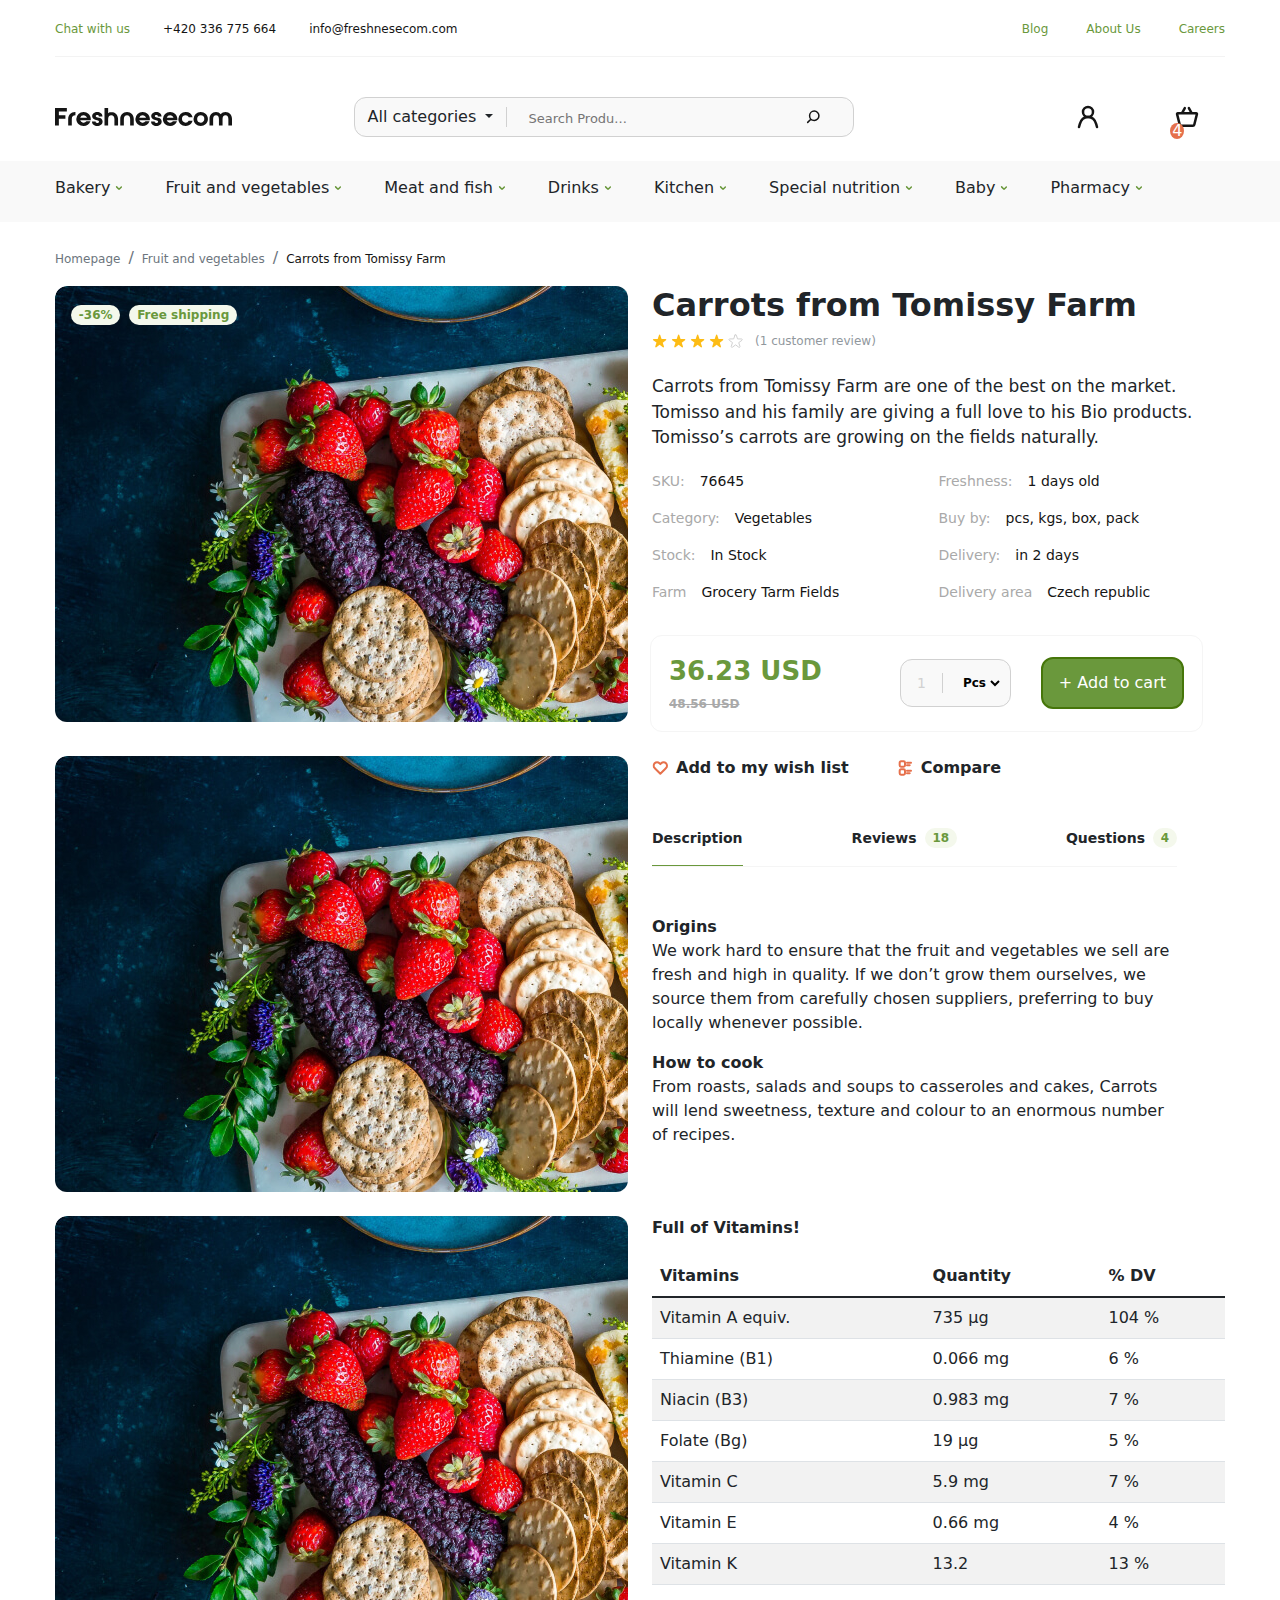
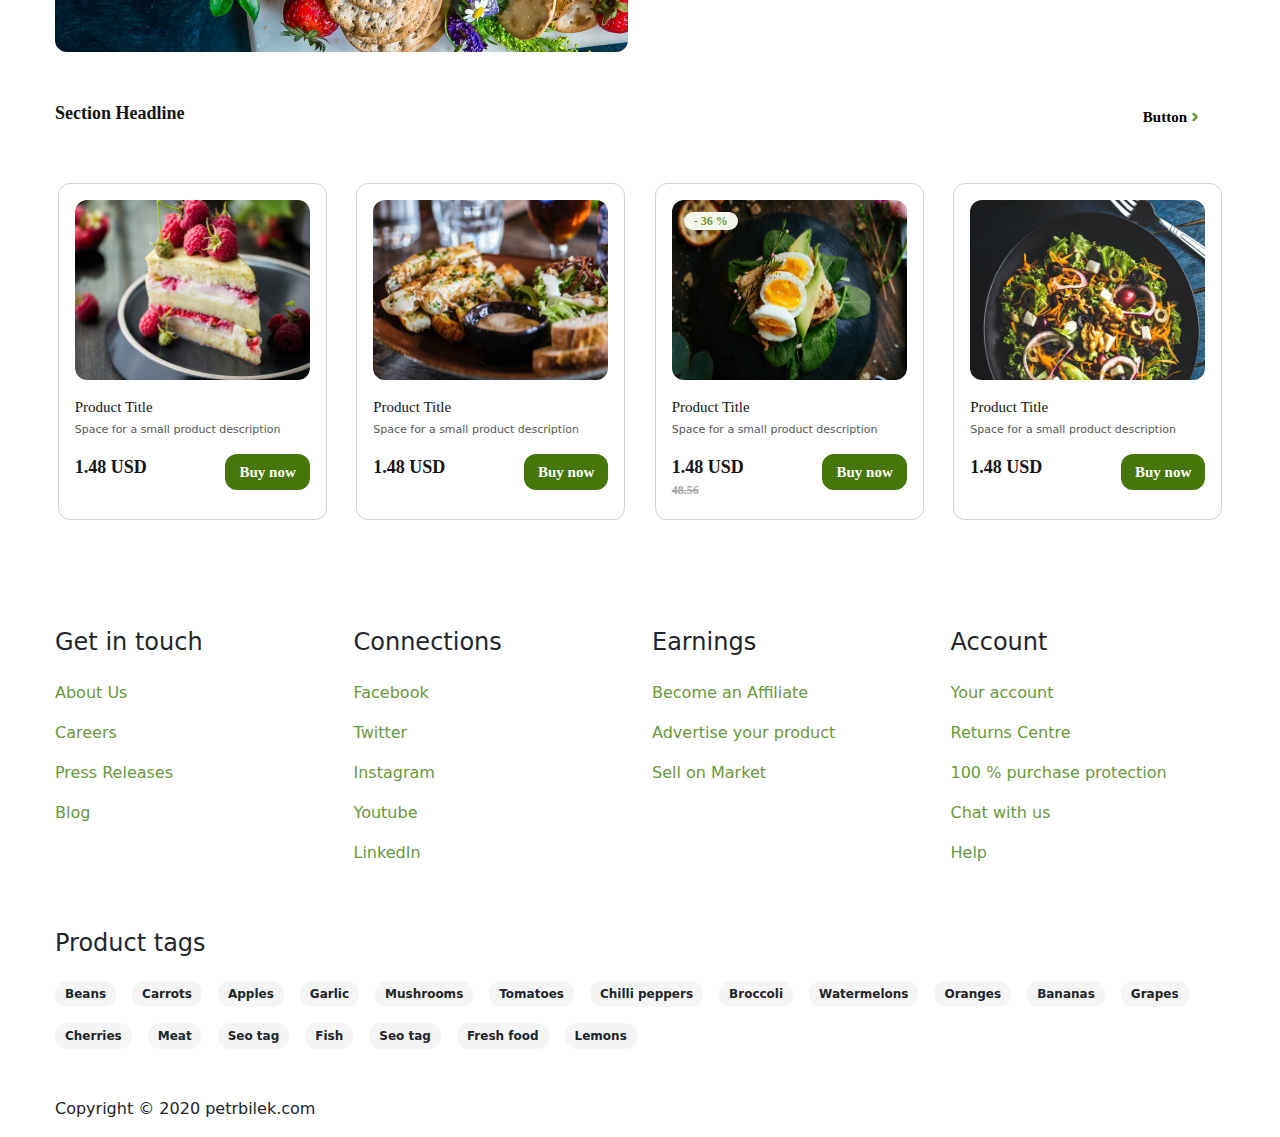
==== commit a0066aaf: "Add category page" ====
--- a/carrot.html
+++ b/carrot.html
@@ -72,7 +72,7 @@
                </a>
              </div>
              <div class="col col-sm-1 d-flex align-items-center justify-content-center">
-               <button class="cart-btn position-relative">
+               <button class="cart-btn position-relative" type="button" data-bs-toggle="offcanvas" data-bs-target="#offcanvasRight" aria-controls="offcanvasRight">
                  <span class="cart-badge position-absolute d-flex align-items-center justify-content-center">4</span>
                </button>
              </div>
@@ -120,7 +120,7 @@
            <div class="e-container">
                 <ul class="breadcrumb list-unstyled mt-4">
                   <li class="breadcrumb-item"><a class="text-secondary text-decoration-none breadcrumb-link" href="#">Homepage</a></li>
-                  <li class="breadcrumb-item"><a class="text-secondary text-decoration-none breadcrumb-link" href="#">Fruit and vegetables</a></li>
+                  <li class="breadcrumb-item"><a class="text-secondary text-decoration-none breadcrumb-link" href="./categories.html">Fruit and vegetables</a></li>
                   <li class="breadcrumb-item active" aria-current="page"><a class="text-dark text-decoration-none breadcrumb-link" href="#">Carrots from Tomissy Farm</a></li>
                 </ul>
                 <div class="row gy-3 mb-4">
@@ -538,6 +538,181 @@
   </footer>
   <!-- END OF FOOTER -->
 
+  <!-- Modal start -->
+
+  <div class="modal__block px-3 pt-3 pb-5 offcanvas offcanvas-end" tabindex="-1" id="offcanvasRight" aria-labelledby="offcanvasRightLabel">
+    <div class="row d-flex align-items-center mb-4 " id="offcanvasRightLabel">
+      <div class="col-8">
+        <h2 class="modal__title">
+          Shopping cart
+        </h2>
+      </div>
+      <div class="col-4 d-flex justify-content-end">
+        <button class="modal__btn" type="button" data-bs-dismiss="offcanvas" aria-label="Close"></button>
+      </div>
+    </div>
+    <div class="offcanvas-body">
+      <div class="row mb-3  border-bottom">
+        <div class="col-12 mb-3 d-flex">
+          <img class="me-3 modal__image" src="images/grapes-home.jpg" alt="modal-images">
+          <div class="modal__info">
+            <h3 class="modal__info-title mb-1">
+              Product title
+            </h3>
+            <ul class="modal__list">
+              <li class="modal__item">
+                <a href="#" class="moda__link">Farm:
+                  <span class="modal__info-span modal__info-farm">
+                    Tharamis Farm
+                  </span>
+                </a>
+              </li>
+              <li class="modal__item">
+                <a href="#" class="moda__link">Freshness:
+                  <span class="modal__info-span modal__info-day">
+                    1 day old
+                  </span>
+                </a>
+              </li>
+            </ul>
+          </div>
+        </div>
+        <div class="col-12 mb-3 d-flex justify-content-between">
+          <ul class="modal__list-icon">
+            <li class="modal__icon-item">
+              <a class="modal__icon-link heart  mb-2" href="#">
+                Wishlist
+              </a>
+            </li>
+            <li class="modal__icon-item">
+              <a class="modal__icon-link compare mb-2" href="#">
+                Compare
+              </a>
+            </li>
+            <li class="modal__icon-item">
+              <a class="modal__icon-link remove" href="#">
+                Remove
+              </a>
+            </li>
+          </ul>
+          <div class="modal__start">
+            <img class="mb-3" src="images/star-collection.svg" alt="star-modal">
+            <p class="modal__start-money">
+              36.99 USD
+            </p>
+            <span class="modal__start-discount">
+              48.56 USD
+            </span>
+          </div>
+          <div class="modal__button px-1 d-flex align-items-center">
+            <span class="modal__btn-span">1 pcs</span>
+            <span class="modal__btn-line d-inline-block"></span>
+            <div class="dropdown">
+              <button class="modal__dropdown" type="button" data-bs-toggle="dropdown" aria-expanded="false">
+                Pcs
+              </button>
+              <ul class="dropdown-menu">
+                <li><button class="dropdown-item" type="button">Action</button></li>
+                <li><button class="dropdown-item" type="button">Another action</button></li>
+                <li><button class="dropdown-item" type="button">Something else here</button></li>
+              </ul>
+            </div>
+          </div>
+        </div>
+      </div>
+      <div class="row mb-3  border-bottom">
+        <div class="col-12 mb-3 d-flex">
+          <img class="me-3 modal__image" src="images/grapes-home.jpg" alt="modal-images">
+          <div class="modal__info">
+            <h3 class="modal__info-title mb-1">
+              Product title
+            </h3>
+            <ul class="modal__list">
+              <li class="modal__item">
+                <a href="#" class="moda__link">Farm:
+                  <span class="modal__info-span modal__info-farm">
+                    Tharamis Farm
+                  </span>
+                </a>
+              </li>
+              <li class="modal__item">
+                <a href="#" class="moda__link">Freshness:
+                  <span class="modal__info-span modal__info-day">
+                    1 day old
+                  </span>
+                </a>
+              </li>
+            </ul>
+          </div>
+        </div>
+        <div class="col-12 mb-3 d-flex justify-content-between">
+          <ul class="modal__list-icon">
+            <li class="modal__icon-item">
+              <a class="modal__icon-link heart  mb-2" href="#">
+                Wishlist
+              </a>
+            </li>
+            <li class="modal__icon-item">
+              <a class="modal__icon-link compare mb-2" href="#">
+                Compare
+              </a>
+            </li>
+            <li class="modal__icon-item">
+              <a class="modal__icon-link remove" href="#">
+                Remove
+              </a>
+            </li>
+          </ul>
+          <div class="modal__start">
+            <img class="mb-3" src="images/star-collection.svg" alt="star-modal">
+            <p class="modal__start-money">
+              36.99 USD
+            </p>
+            <span class="modal__start-discount">
+              48.56 USD
+            </span>
+          </div>
+          <div class="modal__button px-1 d-flex align-items-center">
+            <span class="modal__btn-span">1 pcs</span>
+            <span class="modal__btn-line d-inline-block"></span>
+            <div class="dropdown">
+              <button class="modal__dropdown" type="button" data-bs-toggle="dropdown" aria-expanded="false">
+                Pcs
+              </button>
+              <ul class="dropdown-menu">
+                <li><button class="dropdown-item" type="button">Action</button></li>
+                <li><button class="dropdown-item" type="button">Another action</button></li>
+                <li><button class="dropdown-item" type="button">Something else here</button></li>
+              </ul>
+            </div>
+          </div>
+        </div>
+      </div>
+      <div class="modal__bottom border-bottom mt-3">
+        <h3 class="modal__bottom-title">
+          Subtotal
+        </h3>
+        <span class="modal__bottom-span d-inline-block mb-3">
+          73.98 USD
+        </span>
+      </div>
+      <div class="row d-flex align-items-center mt-4">
+        <div class="col-6">
+          <h4 class="modal__bottom-subtitle mb-0">
+            Continue shopping
+          </h4>
+        </div>
+        <div class="col-6">
+          <a class="modal__bottom-btn" href="#">
+            Go to Checkout
+          </a>
+        </div>
+      </div>
+    </div>
+  </div>
+
+  <!-- Modal end -->
+
     <script src="./bs-js/bootstrap.bundle.min.js"></script>
     <script src="js/main.js"></script>
 </body>
--- a/css/main.css
+++ b/css/main.css
@@ -726,6 +726,7 @@
 
 .category__info {
   background-image: url("../images/category-bg-line.jpg");
+  background-color: #F4F8EC;
   height: 280px;
   padding: 48px 0 38px 33px;
 }
@@ -1697,6 +1698,408 @@
     font-size: 26px;
   }
 }
+/* Category section start */
+.category-heading {
+  font-family: "Poppins";
+}
+
+.light-gray {
+  color: #a9a9a9;
+}
+
+.svg-img {
+  margin-right: 4px;
+  color: #a9a9a9;
+}
+
+.active-item .nav-link {
+  color: #151515;
+}
+
+.active-item .svg-img {
+  color: #6a983c;
+}
+
+.active-item .badge-style {
+  color: #6a983c !important;
+  background-color: #f4f8ec !important;
+}
+
+.nav-link:hover {
+  color: #000000;
+}
+
+.border-gray {
+  border-color: #d1d1d1;
+}
+
+.first-radio {
+  padding: 9px 16px;
+  background-color: #f9f9f9;
+}
+
+.first-check {
+  padding: 9px 16px;
+  background-color: #f9f9f9;
+}
+
+.form-check .form-check-input {
+  margin-right: 0.5em;
+  margin-left: 0em;
+}
+
+.form-check-input:focus {
+  -webkit-box-shadow: 0 0 0 0.25rem rgba(121, 120, 120, 0.25);
+          box-shadow: 0 0 0 0.25rem rgba(121, 120, 120, 0.25);
+}
+
+.form-check-input:focus.form-check-input[type=checkbox] {
+  -webkit-box-shadow: 0 0 0 0.25rem rgba(35, 194, 17, 0.25);
+          box-shadow: 0 0 0 0.25rem rgba(35, 194, 17, 0.25);
+}
+
+.form-check-inline {
+  padding-left: 0;
+}
+
+.item-dropdown::before {
+  content: "";
+  display: inline-block;
+  width: 1px;
+  height: 20px;
+  margin-left: 20px;
+  background-color: #d1d1d1;
+}
+
+.gray {
+  color: #a9a9a9;
+}
+
+.light-green {
+  background-color: #f4f8ec;
+}
+
+.width-151 {
+  width: 151px;
+}
+
+.width-235 {
+  width: 235px;
+}
+
+.width-246 {
+  width: 246px;
+}
+
+.badge-span::after {
+  content: "";
+  display: inline-block;
+  width: 8px;
+  height: 8px;
+  margin-left: 4px;
+  background-image: url("../images/badge-close-btn.svg");
+  background-repeat: no-repeat;
+}
+
+.form-check-input:checked {
+  background-color: black;
+  border-color: black;
+}
+
+.form-check-input:checked[type=checkbox] {
+  background-color: #6A983C;
+  border-color: #46760A;
+}
+
+.brands-checkings .form-check {
+  padding-left: 0rem;
+}
+
+.ratings-checkings .form-check {
+  padding-left: 0rem;
+}
+
+[slider] {
+  position: relative;
+  height: 14px;
+  border-radius: 10px;
+  text-align: left;
+  margin-left: -12px;
+}
+
+[slider] > div {
+  position: absolute;
+  left: 13px;
+  right: 15px;
+  height: 14px;
+}
+
+[slider] > div > [inverse-left] {
+  position: absolute;
+  left: 0;
+  height: 6px;
+  border-radius: 10px;
+  background-color: #ebebeb;
+}
+
+[slider] > div > [inverse-right] {
+  position: absolute;
+  right: 0;
+  height: 6px;
+  border-radius: 10px;
+  background-color: #ebebeb;
+}
+
+[slider] > div > [range] {
+  position: absolute;
+  left: 0;
+  height: 6px;
+  border-radius: 14px;
+  background-color: #6a983c;
+}
+
+[slider] > div > [thumb] {
+  position: absolute;
+  top: -7px;
+  z-index: 2;
+  height: 20px;
+  width: 20px;
+  text-align: left;
+  margin-left: -11px;
+  cursor: pointer;
+  background-color: #fff;
+  border: 1px solid #d1d1d1;
+  border-radius: 50%;
+  outline: none;
+}
+
+[slider] > input[type=range] {
+  position: absolute;
+  pointer-events: none;
+  -webkit-appearance: none;
+  z-index: 3;
+  height: 14px;
+  top: -2px;
+  width: 100%;
+  -ms-filter: "alpha(opacity=0)";
+  filter: alpha(opacity=0);
+  -moz-opacity: 0;
+  -khtml-opacity: 0;
+  opacity: 0;
+}
+
+div[slider] > input[type=range]::-ms-track {
+  -webkit-appearance: none;
+  background: 0 0;
+  color: transparent;
+}
+
+div[slider] > input[type=range]::-moz-range-track {
+  -moz-appearance: none;
+  background: 0 0;
+  color: transparent;
+}
+
+div[slider] > input[type=range]:focus::-webkit-slider-runnable-track {
+  background: 0 0;
+  border: transparent;
+}
+
+div[slider] > input[type=range]:focus {
+  outline: none;
+}
+
+div[slider] > input[type=range]::-ms-thumb {
+  pointer-events: all;
+  width: 28px;
+  height: 28px;
+  border-radius: 0;
+  border: 0;
+  background: red;
+}
+
+div[slider] > input[type=range]::-moz-range-thumb {
+  pointer-events: all;
+  width: 28px;
+  height: 28px;
+  border-radius: 0;
+  border: 0;
+  background: red;
+}
+
+div[slider] > input[type=range]::-webkit-slider-thumb {
+  pointer-events: all;
+  width: 28px;
+  height: 28px;
+  border-radius: 0;
+  border: 0;
+  background: red;
+  -webkit-appearance: none;
+}
+
+div[slider] > input[type=range]::-ms-fill-lower {
+  background: 0 0;
+  border: 0;
+}
+
+div[slider] > input[type=range]::-ms-fill-upper {
+  background: 0 0;
+  border: 0;
+}
+
+div[slider] > input[type=range]::-ms-tooltip {
+  display: none;
+}
+
+.w-109 {
+  width: 109px;
+}
+
+.h-49 {
+  height: 49px;
+}
+
+.me-0rem {
+  margin-right: 0rem;
+}
+
+.btn:hover {
+  color: #fff !important;
+  background-color: #6a983c !important;
+  border-color: #46760a !important;
+}
+
+.border-dark-green {
+  border: 1px solid #46760a;
+}
+
+.btn-light-green {
+  background-color: #6a983c;
+}
+
+.bg-green {
+  background-color: #6a983c;
+}
+
+.note-btn {
+  padding: 7px 12px;
+  background-color: #f5f5f5;
+  border: 0px;
+  border-radius: 5px;
+}
+
+/* Product start */
+.product__card {
+  max-width: 269px;
+  width: 100%;
+  border: 1px solid #D1D1D1;
+  border-radius: 12px;
+}
+
+.product__card-image {
+  max-width: 269px;
+  width: 100%;
+  height: 150px;
+  border-radius: 12px;
+}
+
+.product-discount {
+  display: -webkit-box;
+  display: -ms-flexbox;
+  display: flex;
+  -webkit-box-pack: center;
+      -ms-flex-pack: center;
+          justify-content: center;
+  position: absolute;
+  top: 12px;
+  left: 12px;
+  width: 54px;
+  background-color: #f4f8ec;
+  border-radius: 12px;
+  font-family: "Poppins";
+  font-size: 12px;
+  line-height: 18px;
+  font-weight: 600;
+  color: var(--body-link);
+}
+
+.product__title {
+  font-family: "Poppins";
+  font-size: 15px;
+  line-height: 22px;
+  font-weight: 500;
+  color: var(--body-title);
+}
+
+.product__text {
+  font-size: 12px;
+  line-height: 16px;
+  font-weight: 400;
+  color: #575757;
+}
+
+.product__buy-price {
+  font-family: "Poppins";
+  font-size: 18px;
+  line-height: 27px;
+  font-weight: 600;
+  color: var(--body-title);
+}
+
+.product-del-one {
+  visibility: hidden;
+}
+
+.product__del {
+  font-size: 12px;
+  line-height: 18px;
+  color: #a9a9a9;
+}
+
+.product__buy-btn {
+  display: -webkit-box;
+  display: -ms-flexbox;
+  display: flex;
+  -webkit-box-align: center;
+      -ms-flex-align: center;
+          align-items: center;
+  height: 36px;
+  font-family: "Poppins";
+  font-size: 15px;
+  line-height: 22px;
+  font-weight: 700;
+  color: #fff;
+  padding: 0 12px;
+  background-color: #46760a;
+  text-decoration: none;
+  border-radius: 12px;
+  border: 2px solid #46760a;
+}
+.product__buy-btn:hover {
+  color: #ffffff;
+}
+
+@media only screen and (min-width: 1200px) {
+  .product__text {
+    font-size: 11px;
+  }
+  .product__card-image {
+    height: 180px;
+  }
+}
+/* Product end */
+.grid-view {
+  display: none;
+}
+
+.view-active {
+  display: block;
+}
+
+.dn {
+  display: none;
+}
+
 /*footer*/
 .site-footer {
   padding-top: 100px;
--- a/css/main.css
+++ b/css/main.css
@@ -726,6 +726,7 @@
 
 .category__info {
   background-image: url("../images/category-bg-line.jpg");
+  background-color: #F4F8EC;
   height: 280px;
   padding: 48px 0 38px 33px;
 }
@@ -1697,6 +1698,408 @@
     font-size: 26px;
   }
 }
+/* Category section start */
+.category-heading {
+  font-family: "Poppins";
+}
+
+.light-gray {
+  color: #a9a9a9;
+}
+
+.svg-img {
+  margin-right: 4px;
+  color: #a9a9a9;
+}
+
+.active-item .nav-link {
+  color: #151515;
+}
+
+.active-item .svg-img {
+  color: #6a983c;
+}
+
+.active-item .badge-style {
+  color: #6a983c !important;
+  background-color: #f4f8ec !important;
+}
+
+.nav-link:hover {
+  color: #000000;
+}
+
+.border-gray {
+  border-color: #d1d1d1;
+}
+
+.first-radio {
+  padding: 9px 16px;
+  background-color: #f9f9f9;
+}
+
+.first-check {
+  padding: 9px 16px;
+  background-color: #f9f9f9;
+}
+
+.form-check .form-check-input {
+  margin-right: 0.5em;
+  margin-left: 0em;
+}
+
+.form-check-input:focus {
+  -webkit-box-shadow: 0 0 0 0.25rem rgba(121, 120, 120, 0.25);
+          box-shadow: 0 0 0 0.25rem rgba(121, 120, 120, 0.25);
+}
+
+.form-check-input:focus.form-check-input[type=checkbox] {
+  -webkit-box-shadow: 0 0 0 0.25rem rgba(35, 194, 17, 0.25);
+          box-shadow: 0 0 0 0.25rem rgba(35, 194, 17, 0.25);
+}
+
+.form-check-inline {
+  padding-left: 0;
+}
+
+.item-dropdown::before {
+  content: "";
+  display: inline-block;
+  width: 1px;
+  height: 20px;
+  margin-left: 20px;
+  background-color: #d1d1d1;
+}
+
+.gray {
+  color: #a9a9a9;
+}
+
+.light-green {
+  background-color: #f4f8ec;
+}
+
+.width-151 {
+  width: 151px;
+}
+
+.width-235 {
+  width: 235px;
+}
+
+.width-246 {
+  width: 246px;
+}
+
+.badge-span::after {
+  content: "";
+  display: inline-block;
+  width: 8px;
+  height: 8px;
+  margin-left: 4px;
+  background-image: url("../images/badge-close-btn.svg");
+  background-repeat: no-repeat;
+}
+
+.form-check-input:checked {
+  background-color: black;
+  border-color: black;
+}
+
+.form-check-input:checked[type=checkbox] {
+  background-color: #6A983C;
+  border-color: #46760A;
+}
+
+.brands-checkings .form-check {
+  padding-left: 0rem;
+}
+
+.ratings-checkings .form-check {
+  padding-left: 0rem;
+}
+
+[slider] {
+  position: relative;
+  height: 14px;
+  border-radius: 10px;
+  text-align: left;
+  margin-left: -12px;
+}
+
+[slider] > div {
+  position: absolute;
+  left: 13px;
+  right: 15px;
+  height: 14px;
+}
+
+[slider] > div > [inverse-left] {
+  position: absolute;
+  left: 0;
+  height: 6px;
+  border-radius: 10px;
+  background-color: #ebebeb;
+}
+
+[slider] > div > [inverse-right] {
+  position: absolute;
+  right: 0;
+  height: 6px;
+  border-radius: 10px;
+  background-color: #ebebeb;
+}
+
+[slider] > div > [range] {
+  position: absolute;
+  left: 0;
+  height: 6px;
+  border-radius: 14px;
+  background-color: #6a983c;
+}
+
+[slider] > div > [thumb] {
+  position: absolute;
+  top: -7px;
+  z-index: 2;
+  height: 20px;
+  width: 20px;
+  text-align: left;
+  margin-left: -11px;
+  cursor: pointer;
+  background-color: #fff;
+  border: 1px solid #d1d1d1;
+  border-radius: 50%;
+  outline: none;
+}
+
+[slider] > input[type=range] {
+  position: absolute;
+  pointer-events: none;
+  -webkit-appearance: none;
+  z-index: 3;
+  height: 14px;
+  top: -2px;
+  width: 100%;
+  -ms-filter: "alpha(opacity=0)";
+  filter: alpha(opacity=0);
+  -moz-opacity: 0;
+  -khtml-opacity: 0;
+  opacity: 0;
+}
+
+div[slider] > input[type=range]::-ms-track {
+  -webkit-appearance: none;
+  background: 0 0;
+  color: transparent;
+}
+
+div[slider] > input[type=range]::-moz-range-track {
+  -moz-appearance: none;
+  background: 0 0;
+  color: transparent;
+}
+
+div[slider] > input[type=range]:focus::-webkit-slider-runnable-track {
+  background: 0 0;
+  border: transparent;
+}
+
+div[slider] > input[type=range]:focus {
+  outline: none;
+}
+
+div[slider] > input[type=range]::-ms-thumb {
+  pointer-events: all;
+  width: 28px;
+  height: 28px;
+  border-radius: 0;
+  border: 0;
+  background: red;
+}
+
+div[slider] > input[type=range]::-moz-range-thumb {
+  pointer-events: all;
+  width: 28px;
+  height: 28px;
+  border-radius: 0;
+  border: 0;
+  background: red;
+}
+
+div[slider] > input[type=range]::-webkit-slider-thumb {
+  pointer-events: all;
+  width: 28px;
+  height: 28px;
+  border-radius: 0;
+  border: 0;
+  background: red;
+  -webkit-appearance: none;
+}
+
+div[slider] > input[type=range]::-ms-fill-lower {
+  background: 0 0;
+  border: 0;
+}
+
+div[slider] > input[type=range]::-ms-fill-upper {
+  background: 0 0;
+  border: 0;
+}
+
+div[slider] > input[type=range]::-ms-tooltip {
+  display: none;
+}
+
+.w-109 {
+  width: 109px;
+}
+
+.h-49 {
+  height: 49px;
+}
+
+.me-0rem {
+  margin-right: 0rem;
+}
+
+.btn:hover {
+  color: #fff !important;
+  background-color: #6a983c !important;
+  border-color: #46760a !important;
+}
+
+.border-dark-green {
+  border: 1px solid #46760a;
+}
+
+.btn-light-green {
+  background-color: #6a983c;
+}
+
+.bg-green {
+  background-color: #6a983c;
+}
+
+.note-btn {
+  padding: 7px 12px;
+  background-color: #f5f5f5;
+  border: 0px;
+  border-radius: 5px;
+}
+
+/* Product start */
+.product__card {
+  max-width: 269px;
+  width: 100%;
+  border: 1px solid #D1D1D1;
+  border-radius: 12px;
+}
+
+.product__card-image {
+  max-width: 269px;
+  width: 100%;
+  height: 150px;
+  border-radius: 12px;
+}
+
+.product-discount {
+  display: -webkit-box;
+  display: -ms-flexbox;
+  display: flex;
+  -webkit-box-pack: center;
+      -ms-flex-pack: center;
+          justify-content: center;
+  position: absolute;
+  top: 12px;
+  left: 12px;
+  width: 54px;
+  background-color: #f4f8ec;
+  border-radius: 12px;
+  font-family: "Poppins";
+  font-size: 12px;
+  line-height: 18px;
+  font-weight: 600;
+  color: var(--body-link);
+}
+
+.product__title {
+  font-family: "Poppins";
+  font-size: 15px;
+  line-height: 22px;
+  font-weight: 500;
+  color: var(--body-title);
+}
+
+.product__text {
+  font-size: 12px;
+  line-height: 16px;
+  font-weight: 400;
+  color: #575757;
+}
+
+.product__buy-price {
+  font-family: "Poppins";
+  font-size: 18px;
+  line-height: 27px;
+  font-weight: 600;
+  color: var(--body-title);
+}
+
+.product-del-one {
+  visibility: hidden;
+}
+
+.product__del {
+  font-size: 12px;
+  line-height: 18px;
+  color: #a9a9a9;
+}
+
+.product__buy-btn {
+  display: -webkit-box;
+  display: -ms-flexbox;
+  display: flex;
+  -webkit-box-align: center;
+      -ms-flex-align: center;
+          align-items: center;
+  height: 36px;
+  font-family: "Poppins";
+  font-size: 15px;
+  line-height: 22px;
+  font-weight: 700;
+  color: #fff;
+  padding: 0 12px;
+  background-color: #46760a;
+  text-decoration: none;
+  border-radius: 12px;
+  border: 2px solid #46760a;
+}
+.product__buy-btn:hover {
+  color: #ffffff;
+}
+
+@media only screen and (min-width: 1200px) {
+  .product__text {
+    font-size: 11px;
+  }
+  .product__card-image {
+    height: 180px;
+  }
+}
+/* Product end */
+.grid-view {
+  display: none;
+}
+
+.view-active {
+  display: block;
+}
+
+.dn {
+  display: none;
+}
+
 /*footer*/
 .site-footer {
   padding-top: 100px;
